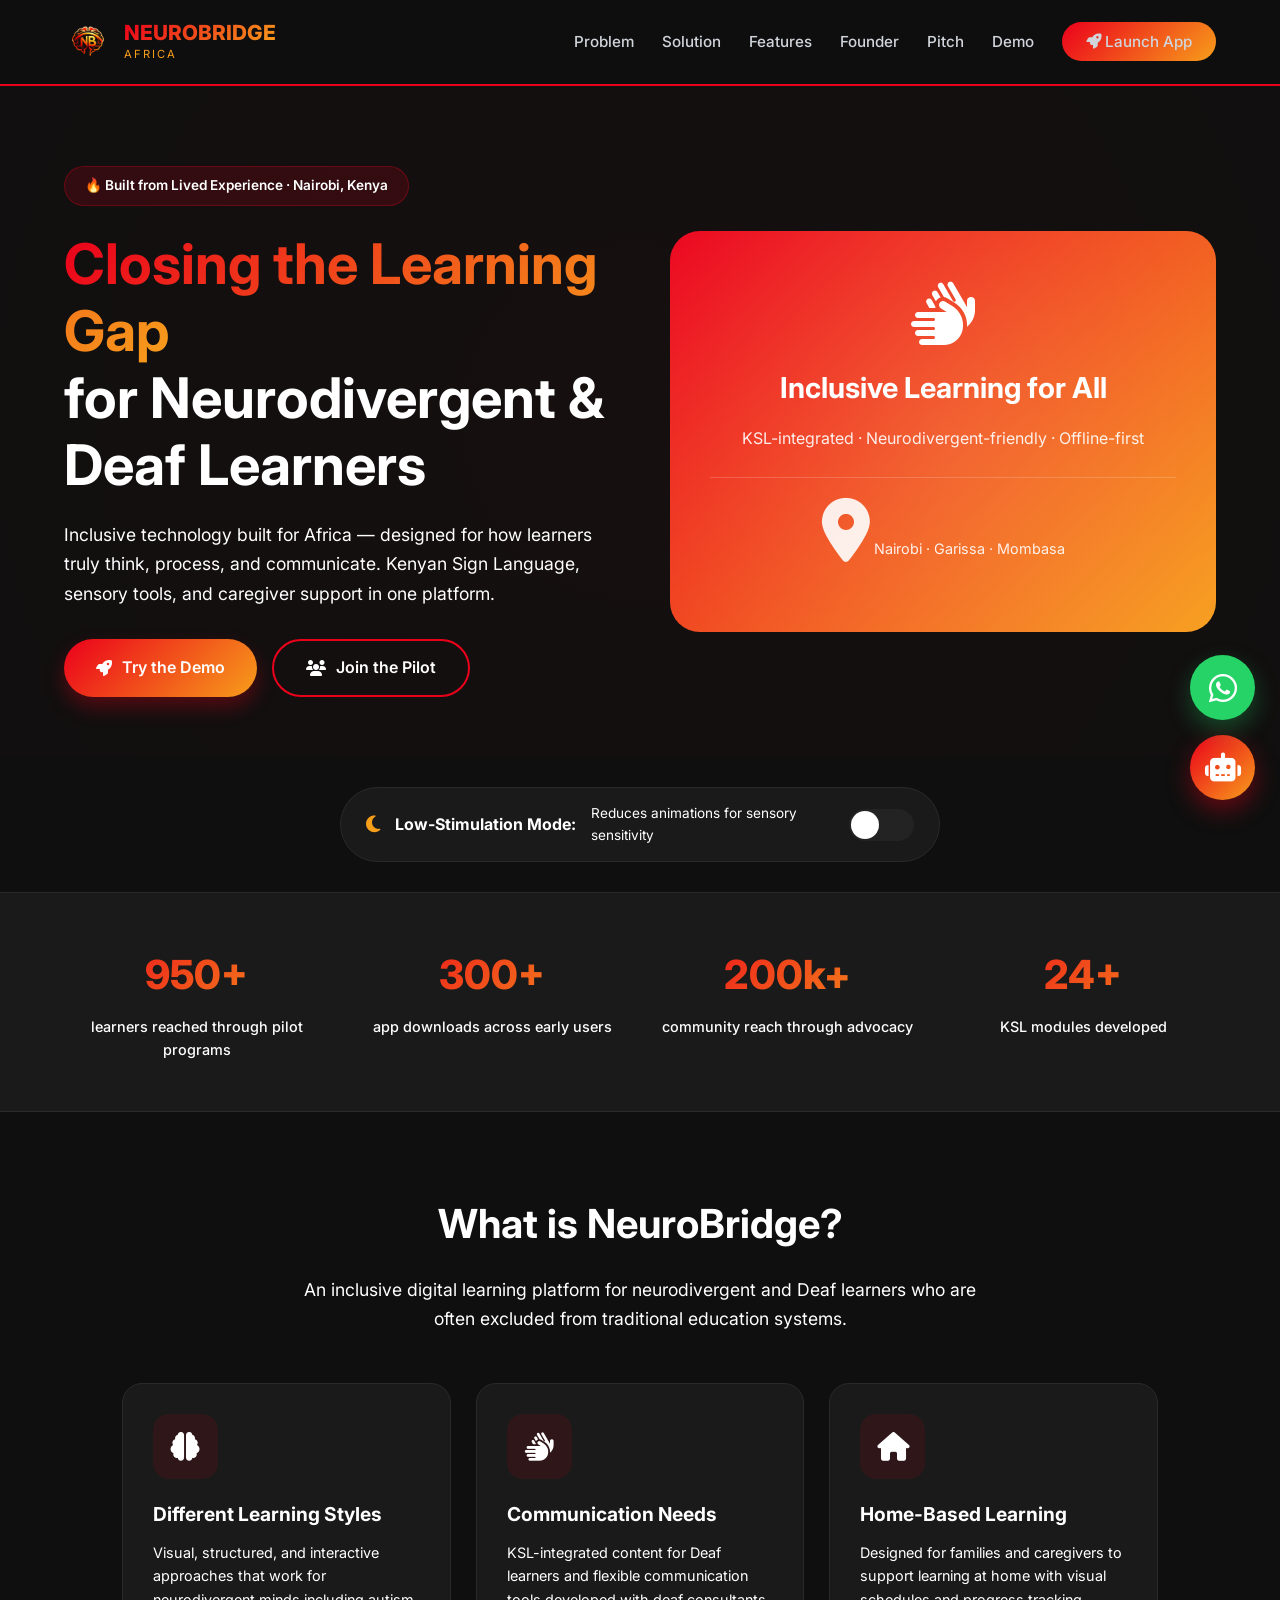
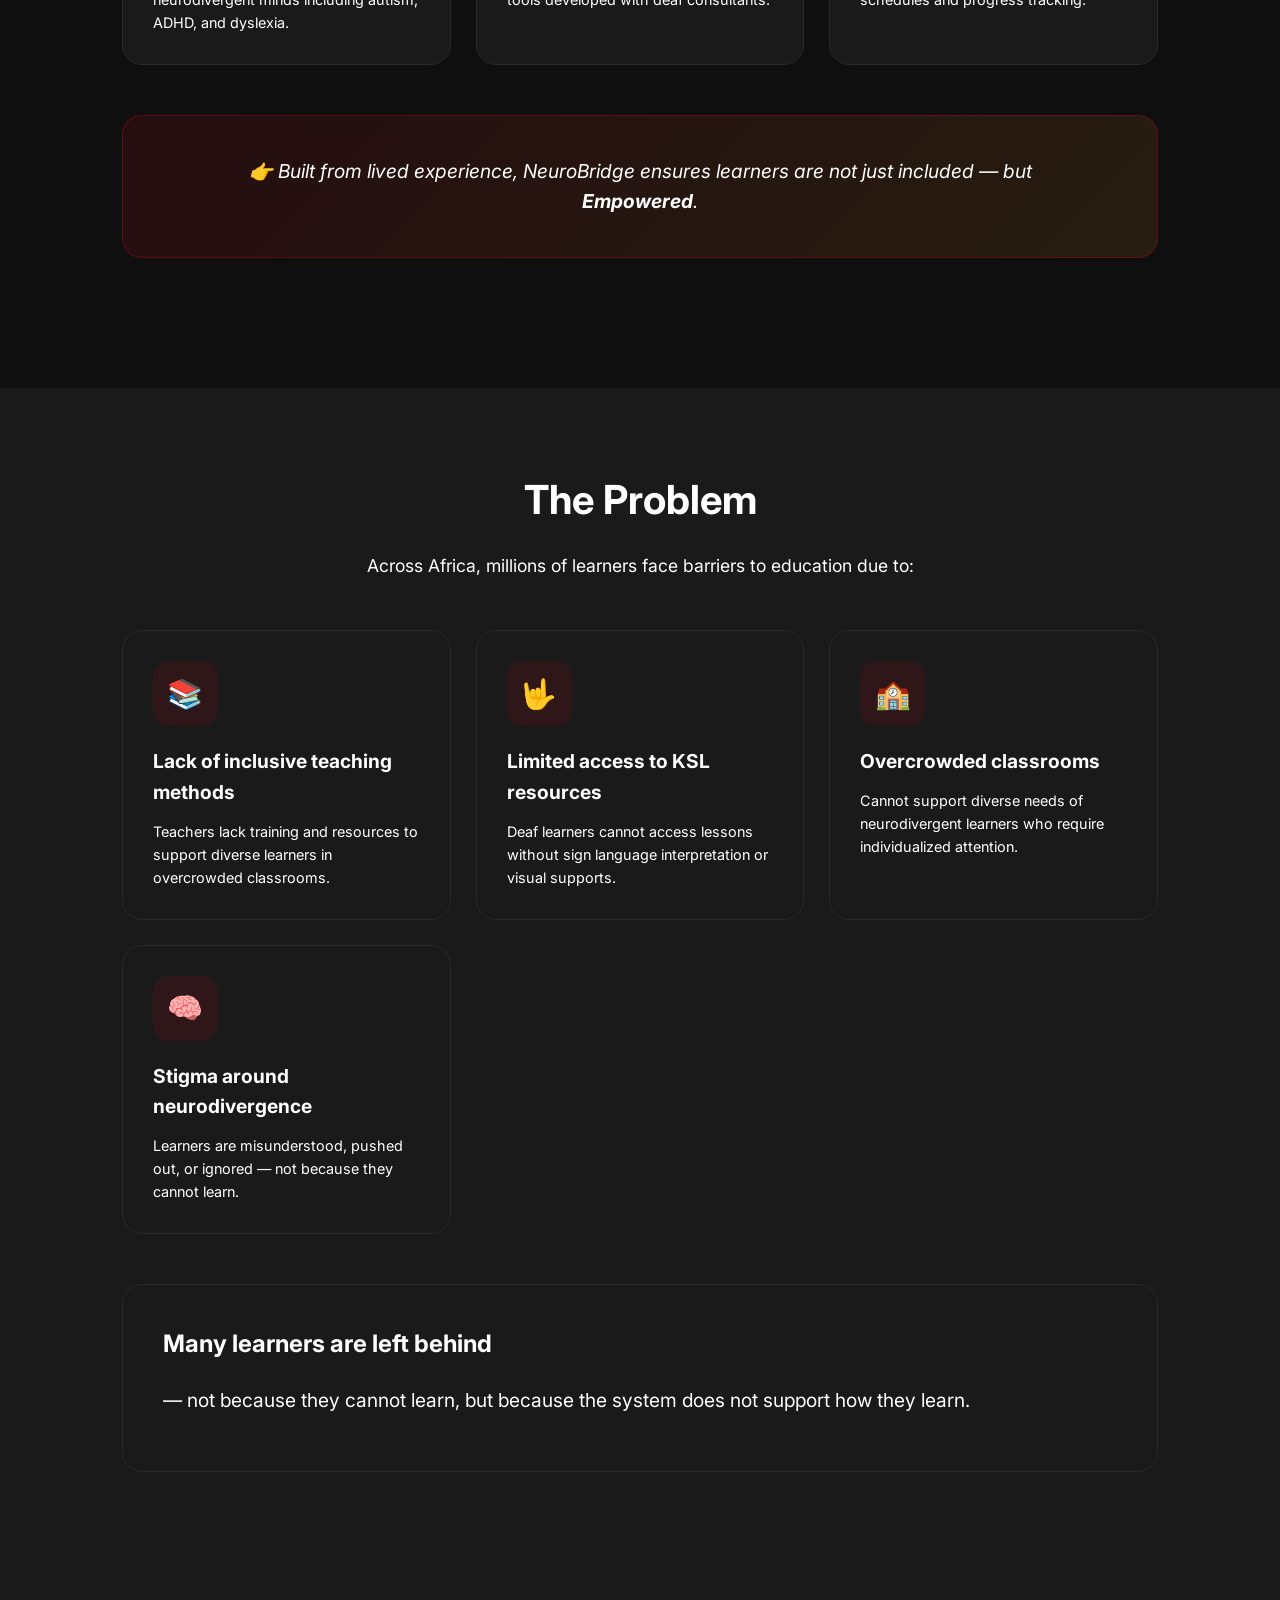
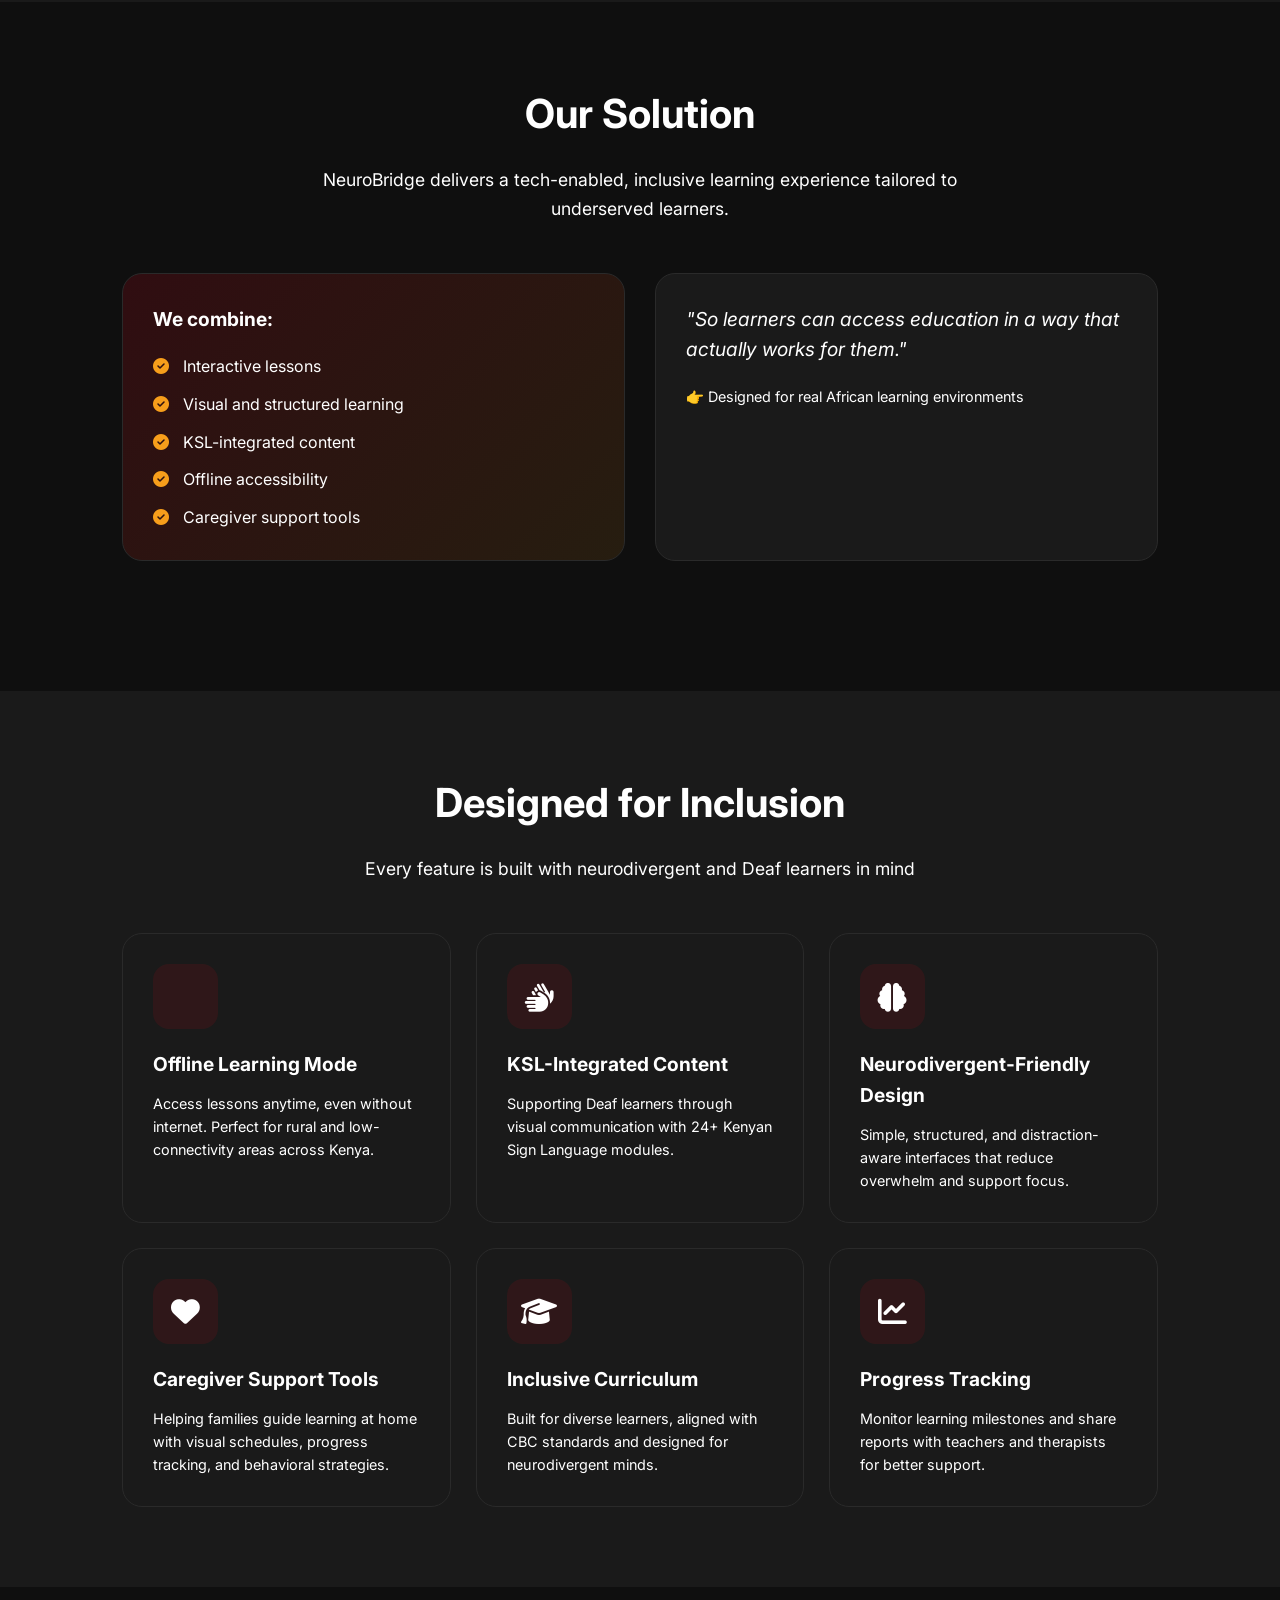
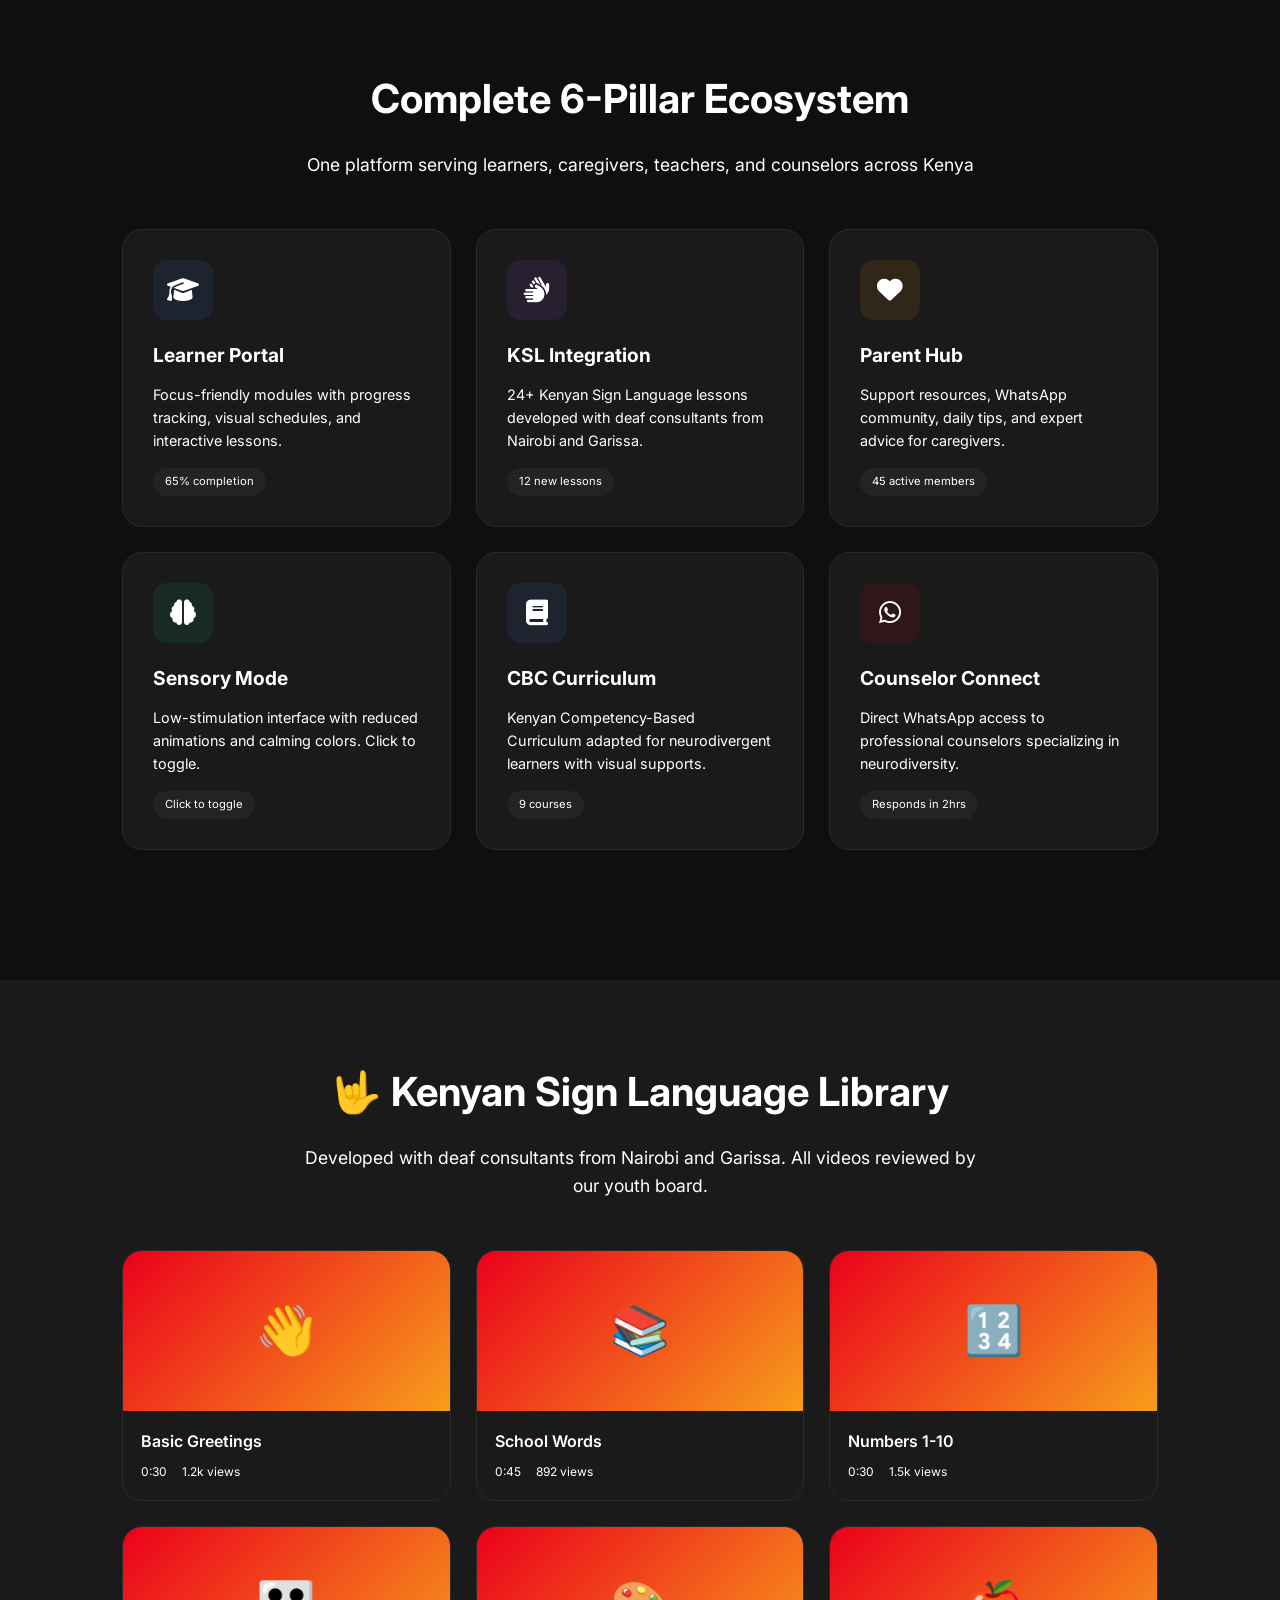
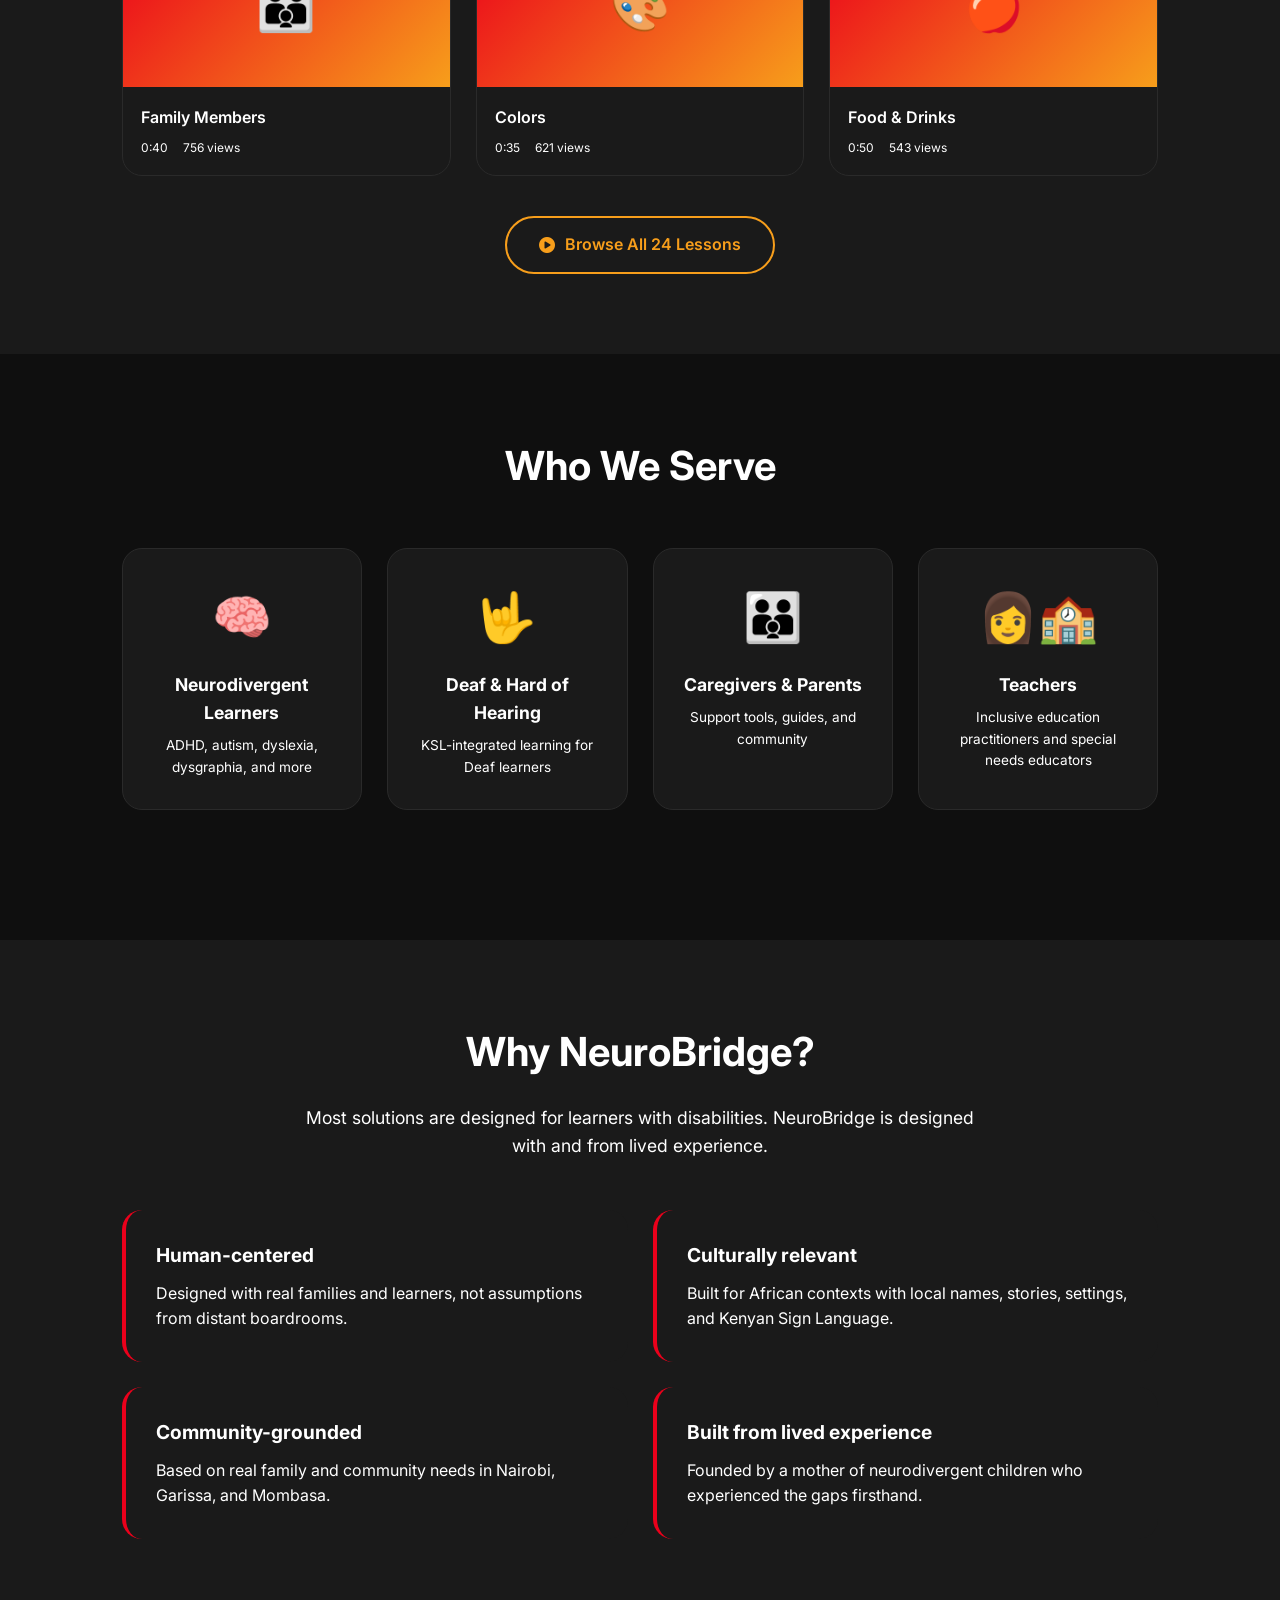
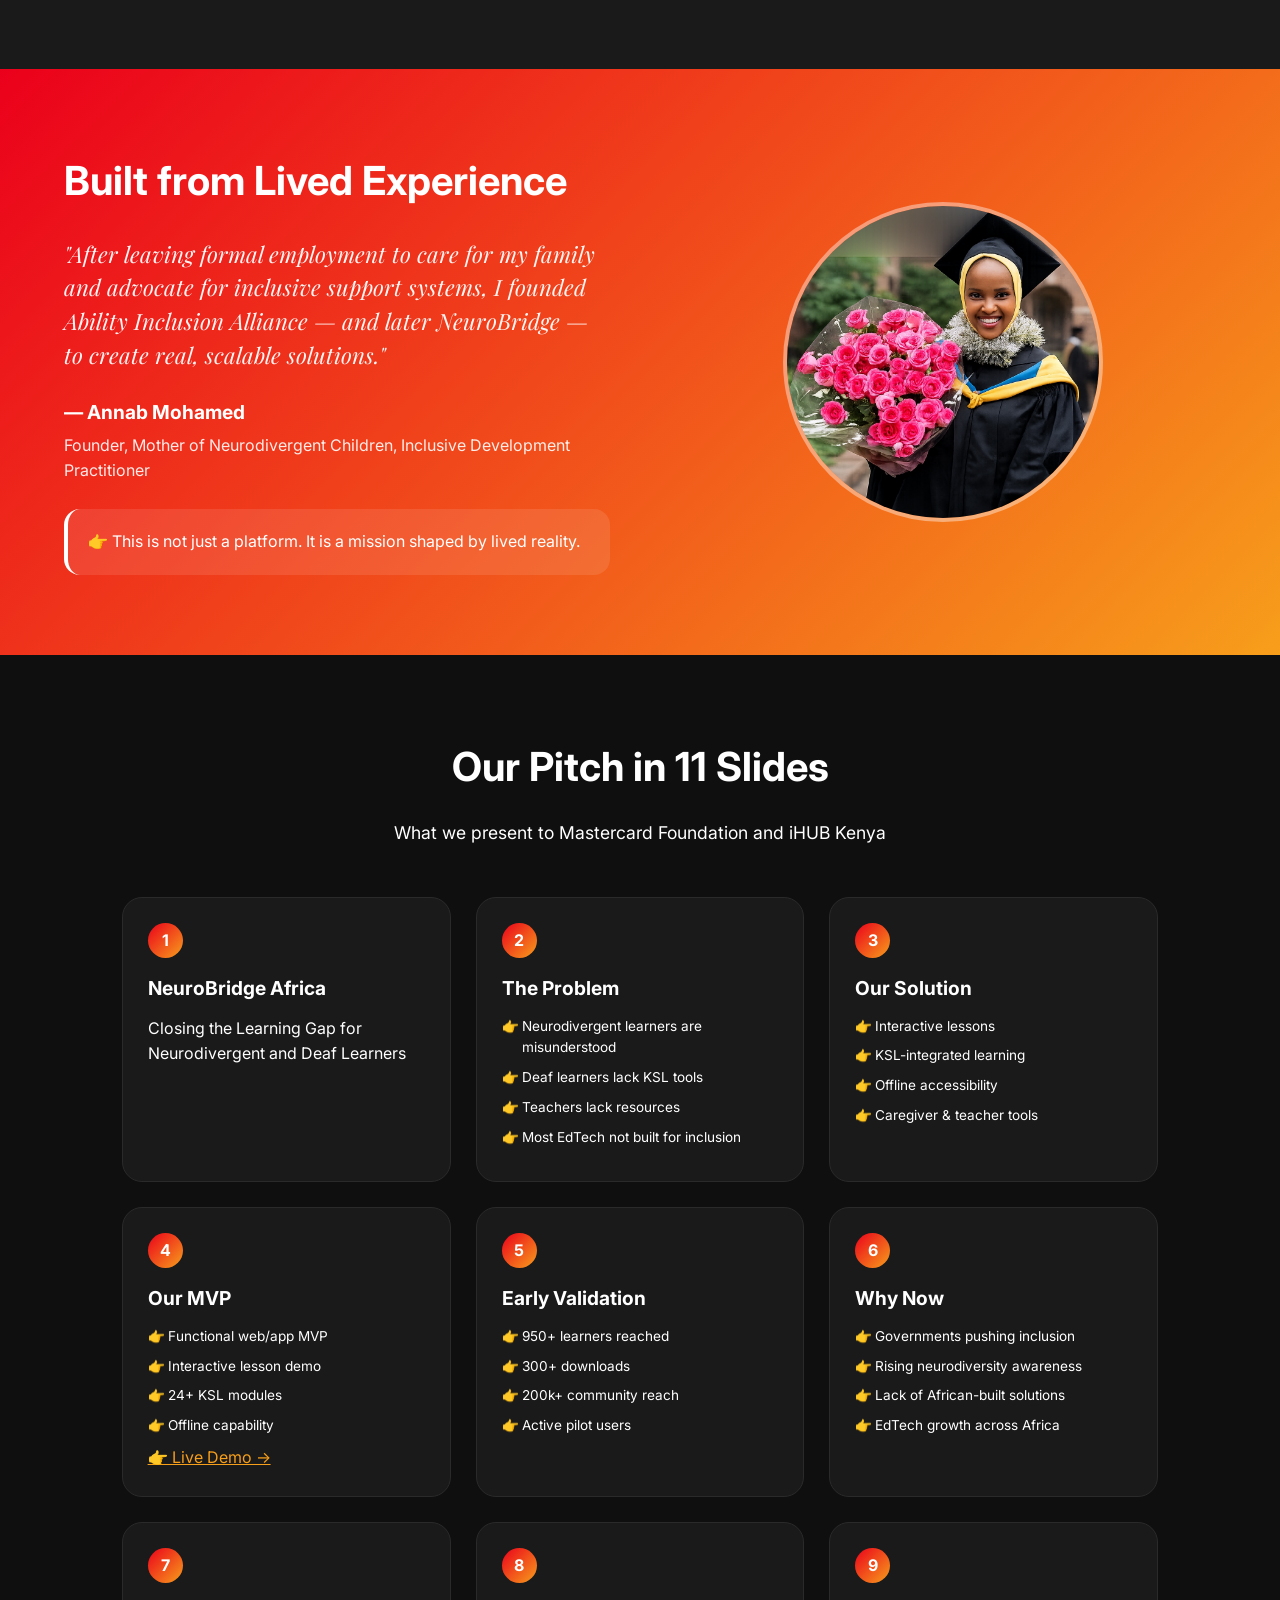
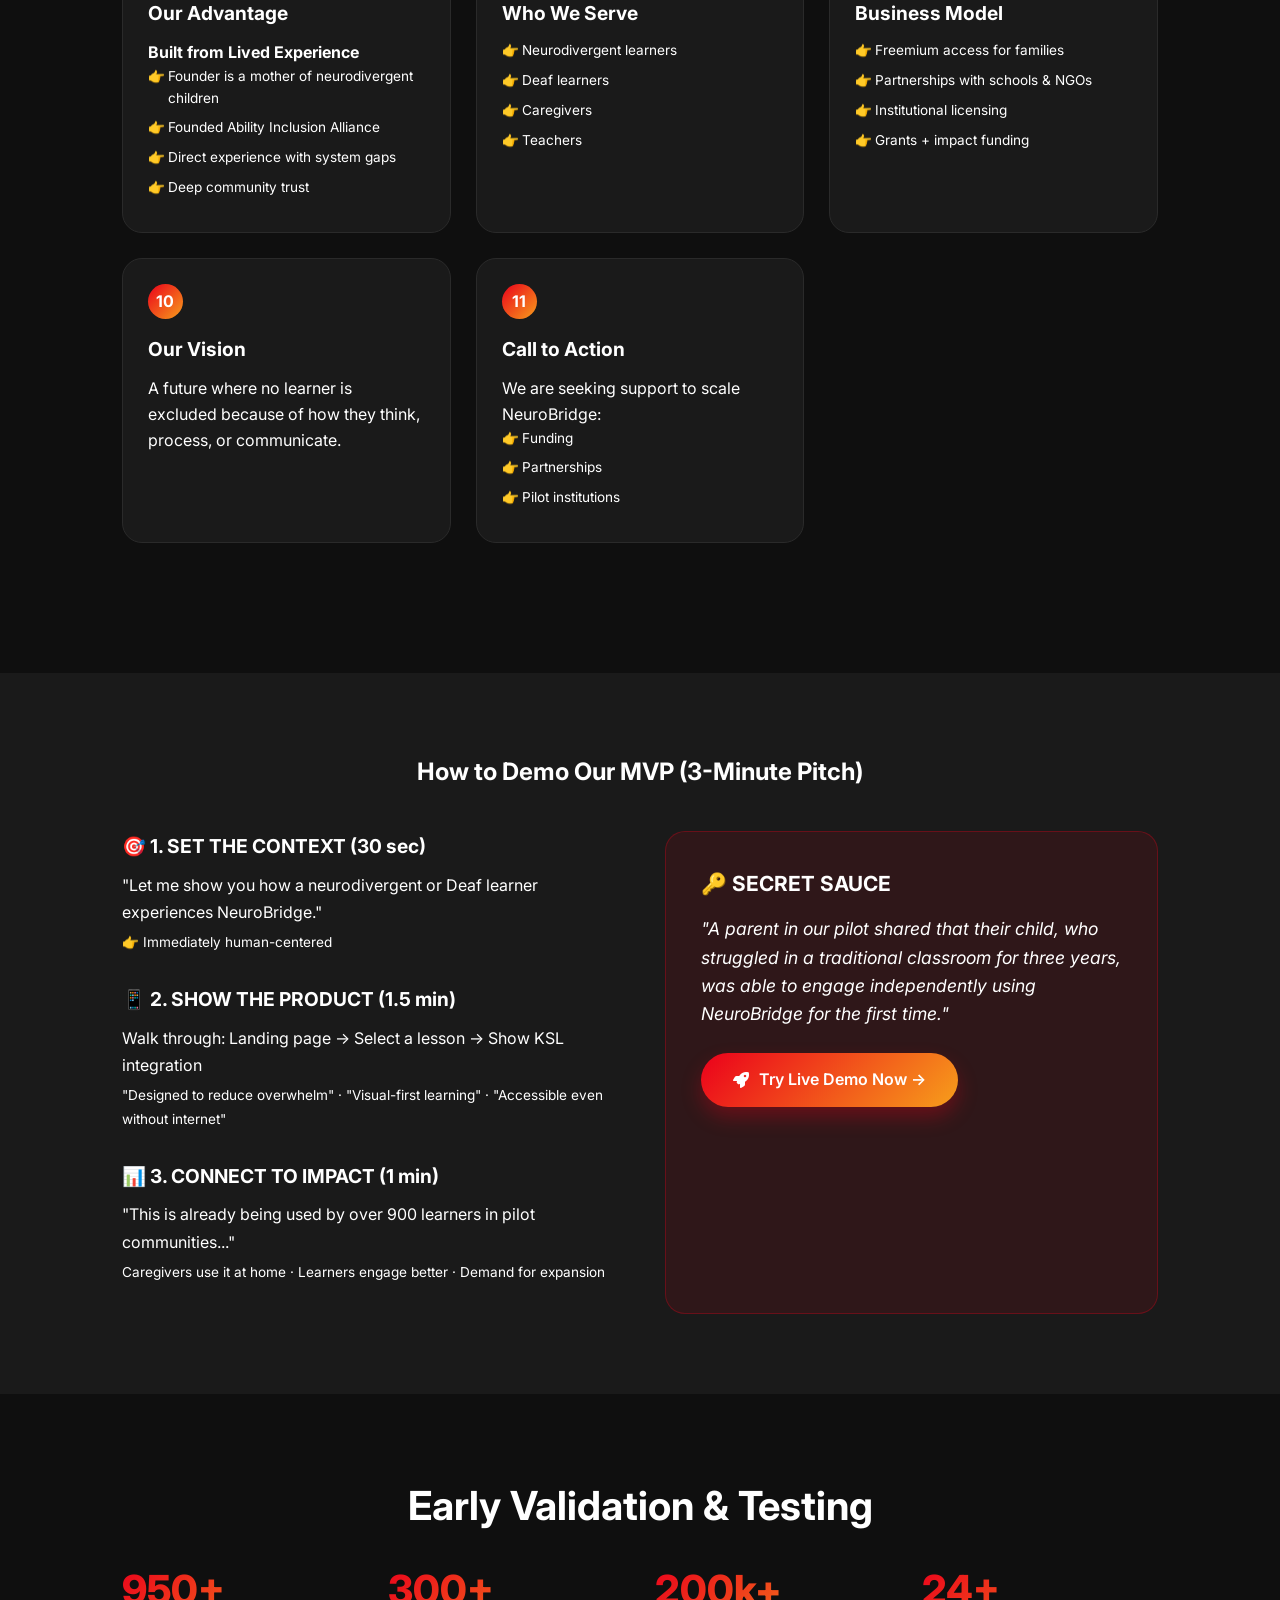
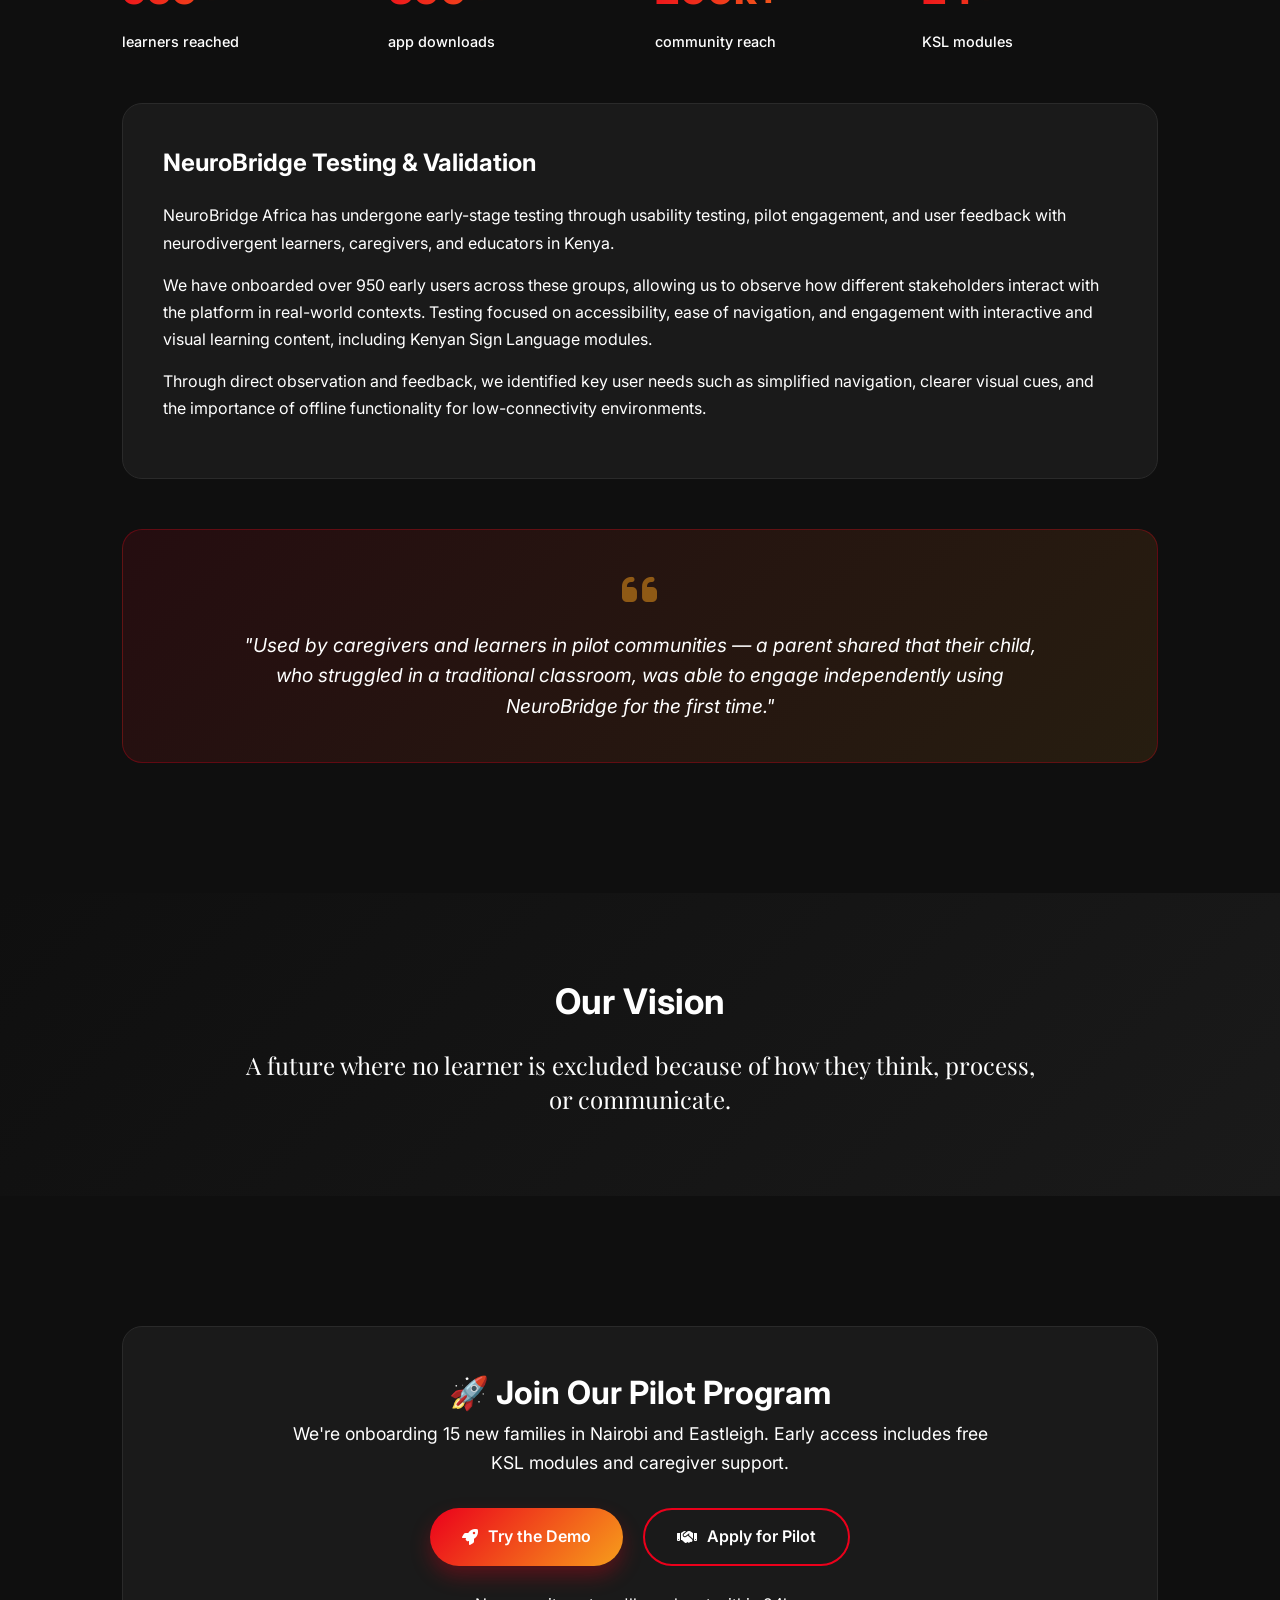
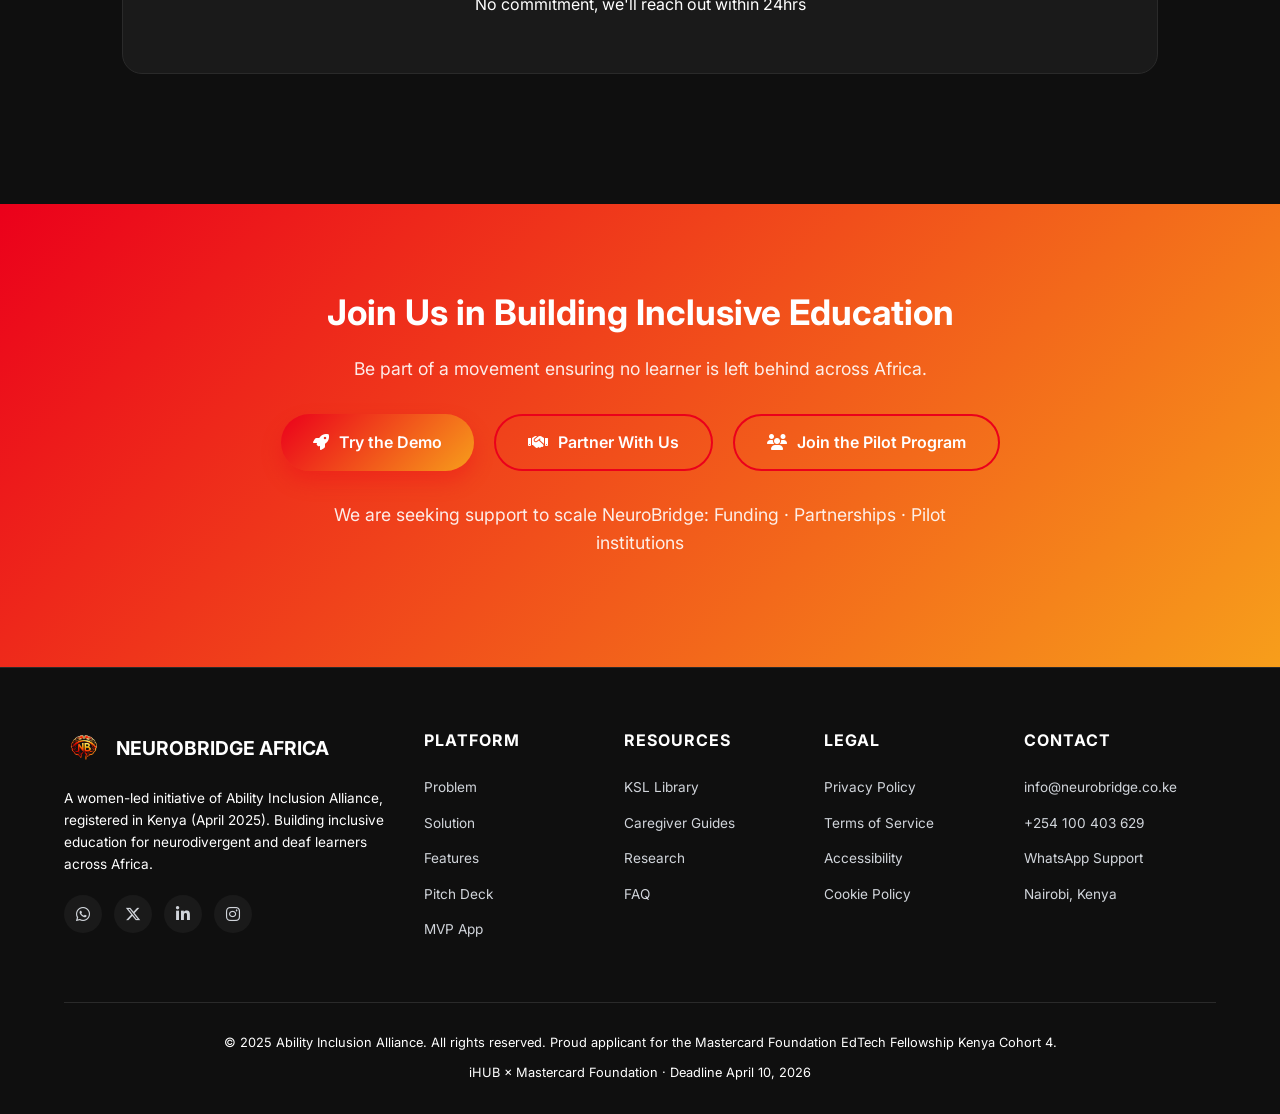
==== index.html @ 123c17b2 "Add real founder image to main site" ====
﻿<!DOCTYPE html>
<html lang="en">
<head>
    <meta charset="UTF-8">
    <meta name="viewport" content="width=device-width, initial-scale=1.0">
    <title>NeuroBridge Africa | Inclusive EdTech for Neurodivergent & Deaf Learners</title>
    <!-- Favicon -->
<link rel="icon" type="image/x-icon" href="/favicon.ico">
<link rel="icon" type="image/png" sizes="16x16" href="/favicon-16x16.png">
<link rel="icon" type="image/png" sizes="32x32" href="/favicon-32x32.png">
<link rel="apple-touch-icon" sizes="180x180" href="/apple-touch-icon.png">
<link rel="manifest" href="/site.webmanifest">
    <!-- Primary Meta Tags -->
    <meta name="description" content="NeuroBridge Africa: Inclusive EdTech platform for neurodivergent and deaf learners across Kenya. KSL integration, sensory tools, CBC curriculum, and caregiver support. Mastercard Foundation EdTech Fellow.">
    <meta name="keywords" content="neurodivergent, autism, ADHD, dyslexia, deaf education, Kenyan Sign Language, KSL, inclusive education, Kenya, Mastercard Foundation, Ability Inclusion Alliance">
    <meta name="author" content="Ability Inclusion Alliance">
    <meta name="robots" content="index, follow">
    
    <!-- Open Graph / Facebook -->
    <meta property="og:type" content="website">
    <meta property="og:url" content="https://neurobridge.co.ke">
    <meta property="og:title" content="NeuroBridge Africa | Inclusive EdTech for Neurodivergent & Deaf Learners">
    <meta property="og:description" content="Closing the learning gap for neurodivergent and deaf learners across Africa. Kenyan Sign Language, sensory tools, and caregiver support.">
    <meta property="og:image" content="https://neurobridge.co.ke/og-image.jpg">
    
    <!-- Twitter -->
    <meta property="twitter:card" content="summary_large_image">
    <meta property="twitter:url" content="https://neurobridge.co.ke">
    <meta property="twitter:title" content="NeuroBridge Africa | Inclusive EdTech">
    <meta property="twitter:description" content="Closing the learning gap for neurodivergent and deaf learners across Africa.">
    <meta property="twitter:image" content="https://neurobridge.co.ke/og-image.jpg">
    
    <!-- Fonts & Icons -->
    <link rel="preconnect" href="https://fonts.googleapis.com">
    <link rel="preconnect" href="https://fonts.gstatic.com" crossorigin>
    <link href="https://fonts.googleapis.com/css2?family=Inter:opsz,wght@14..32,400;14..32,500;14..32,600;14..32,700;14..32,800&family=Playfair+Display:wght@700;800;900&display=swap" rel="stylesheet">
    <link rel="stylesheet" href="https://cdnjs.cloudflare.com/ajax/libs/font-awesome/6.5.1/css/all.min.css">
    
    <style>
        /* ===== ROOT VARIABLES - MATCH APP BRANDING ===== */
        :root {
            --mc-red: #EB001B;
            --mc-orange: #F79E1B;
            --mc-dark: #0F0F0F;
            --bg-dark: #0F0F0F;
            --bg-card: #1A1A1A;
            --bg-hover: #232323;
            --text-primary: #FFFFFF;
            --text-secondary: #D1D5DB;
            --text-muted: #9CA3AF;
            --border-light: #2A2A2A;
            --accent-purple: #A855F7;
            --accent-blue: #3B82F6;
            --accent-green: #10B981;
            --accent-yellow: #F59E0B;
            --shadow-sm: 0 4px 6px rgba(0,0,0,0.3);
            --shadow-md: 0 10px 15px rgba(0,0,0,0.4);
            --shadow-lg: 0 20px 25px rgba(0,0,0,0.5);
            --glow: 0 0 15px rgba(235,0,27,0.3);
            --transition: all 0.3s cubic-bezier(0.4,0,0.2,1);
        }

        * {
            margin: 0;
            padding: 0;
            box-sizing: border-box;
        }

        html { scroll-behavior: smooth; }

        body { 
            background: var(--bg-dark) !important; 
            color: var(--text-primary) !important; 
            font-family: 'Inter', sans-serif;
            line-height: 1.6;
            overflow-x: hidden;
        }

        h1, h2, h3, h4, h5, h6, p, span, li, div { color: var(--text-primary) !important; }

        /* ===== NAVIGATION - MATCH APP STYLE ===== */
        .navbar {
            background: rgba(15,15,15,0.97) !important;
            backdrop-filter: blur(10px);
            border-bottom: 2px solid var(--mc-red);
            padding: 18px 5%;
            position: sticky;
            top: 0;
            z-index: 1000;
        }

        .nav-container {
            max-width: 1400px;
            margin: 0 auto;
            display: flex;
            align-items: center;
            justify-content: space-between;
        }

        .logo {
            display: flex;
            align-items: center;
            gap: 12px;
            text-decoration: none;
        }

        .logo-icon {
            width: 48px;
            height: 48px;
            background: linear-gradient(135deg, var(--mc-red), var(--mc-orange));
            border-radius: 12px;
            display: flex;
            align-items: center;
            justify-content: center;
            font-size: 1.6rem;
            font-weight: 800;
            color: white;
            box-shadow: var(--glow);
        }

        .logo-text {
            display: flex;
            flex-direction: column;
        }

        .logo-main {
            font-size: 1.3rem;
            font-weight: 800;
            background: linear-gradient(135deg, var(--mc-red), var(--mc-orange));
            -webkit-background-clip: text;
            -webkit-text-fill-color: transparent;
            line-height: 1.2;
        }

        .logo-sub {
            font-size: 0.7rem;
            color: var(--mc-orange) !important;
            letter-spacing: 2px;
            text-transform: uppercase;
        }

        .nav-links {
            display: flex;
            gap: 28px;
            list-style: none;
            align-items: center;
        }

        .nav-links a {
            text-decoration: none;
            color: var(--text-secondary) !important;
            font-weight: 500;
            font-size: 0.95rem;
            transition: var(--transition);
        }

        .nav-links a:hover {
            color: var(--mc-orange) !important;
        }

        .nav-cta {
            background: linear-gradient(135deg, var(--mc-red), var(--mc-orange));
            color: white !important;
            padding: 10px 24px;
            border-radius: 50px;
            font-weight: 600;
        }

        .nav-cta:hover {
            transform: translateY(-2px);
            box-shadow: 0 5px 15px rgba(235,0,27,0.4);
            color: white !important;
        }

        .hamburger {
            display: none;
            flex-direction: column;
            gap: 5px;
            background: none;
            border: none;
            cursor: pointer;
        }

        .hamburger span {
            width: 25px;
            height: 2px;
            background: var(--text-primary);
            transition: var(--transition);
        }

        /* ===== BUTTONS ===== */
        .btn {
            display: inline-flex;
            align-items: center;
            justify-content: center;
            gap: 10px;
            padding: 14px 32px;
            border-radius: 50px;
            font-weight: 600;
            text-decoration: none;
            transition: var(--transition);
            border: none;
            cursor: pointer;
            font-size: 1rem;
        }

        .btn-primary {
            background: linear-gradient(135deg, var(--mc-red), var(--mc-orange));
            color: white;
            box-shadow: 0 10px 20px rgba(235,0,27,0.3);
        }

        .btn-primary:hover {
            transform: translateY(-3px);
            box-shadow: 0 15px 30px rgba(235,0,27,0.4);
        }

        .btn-secondary {
            background: transparent;
            border: 2px solid var(--mc-red);
            color: var(--text-primary);
        }

        .btn-secondary:hover {
            background: var(--mc-red);
            color: white;
        }

        .btn-outline {
            background: transparent;
            border: 2px solid var(--mc-orange);
            color: var(--mc-orange);
        }

        .btn-outline:hover {
            background: var(--mc-orange);
            color: var(--bg-dark);
        }

        /* ===== HERO SECTION ===== */
        .hero {
            padding: 80px 5% 60px;
            position: relative;
            overflow: hidden;
        }

        .hero::before {
            content: '';
            position: absolute;
            top: -50%;
            right: -50%;
            width: 200%;
            height: 200%;
            background: radial-gradient(circle, rgba(235,0,27,0.03) 0%, transparent 70%);
            animation: rotate 40s linear infinite;
        }

        @keyframes rotate {
            from { transform: rotate(0deg); }
            to { transform: rotate(360deg); }
        }

        .hero-grid {
            display: grid;
            grid-template-columns: 1fr 1fr;
            gap: 60px;
            align-items: center;
            position: relative;
            z-index: 2;
            max-width: 1400px;
            margin: 0 auto;
        }

        .hero-content {
            max-width: 600px;
        }

        .hero-badge {
            display: inline-block;
            background: rgba(235,0,27,0.15);
            color: var(--mc-orange);
            padding: 8px 20px;
            border-radius: 50px;
            font-weight: 600;
            font-size: 0.85rem;
            margin-bottom: 25px;
            border: 1px solid rgba(235,0,27,0.3);
        }

        .hero-title {
            font-size: clamp(2.2rem, 5vw, 3.5rem);
            margin-bottom: 20px;
            line-height: 1.2;
        }

        .hero-gradient-text {
            background: linear-gradient(135deg, var(--mc-red), var(--mc-orange));
            -webkit-background-clip: text;
            -webkit-text-fill-color: transparent;
        }

        .hero-subtitle {
            font-size: 1.1rem;
            color: var(--text-secondary);
            margin-bottom: 30px;
            line-height: 1.7;
        }

        .hero-buttons {
            display: flex;
            gap: 15px;
            flex-wrap: wrap;
        }

        .hero-image {
            background: linear-gradient(135deg, var(--mc-red), var(--mc-orange));
            border-radius: 30px;
            padding: 50px 40px;
            text-align: center;
            position: relative;
            overflow: hidden;
        }

        .hero-image::before {
            content: '';
            position: absolute;
            top: -50%;
            left: -50%;
            width: 200%;
            height: 200%;
            background: radial-gradient(circle, rgba(255,255,255,0.1) 0%, transparent 70%);
            animation: rotate 30s linear infinite;
        }

        .hero-image i {
            font-size: 4rem;
            margin-bottom: 20px;
            position: relative;
            z-index: 2;
        }

        .hero-image h3 {
            font-size: 1.8rem;
            margin-bottom: 15px;
            position: relative;
            z-index: 2;
        }

        .hero-image p {
            opacity: 0.9;
            position: relative;
            z-index: 2;
        }

        .hero-location {
            margin-top: 25px;
            padding-top: 20px;
            border-top: 1px solid rgba(255,255,255,0.2);
            font-size: 0.9rem;
        }

        /* ===== TRUST STRIP ===== */
        .trust-strip {
            background: var(--bg-card);
            padding: 50px 5%;
            border-top: 1px solid var(--border-light);
            border-bottom: 1px solid var(--border-light);
        }

        .trust-grid {
            display: grid;
            grid-template-columns: repeat(4, 1fr);
            gap: 30px;
            max-width: 1400px;
            margin: 0 auto;
        }

        .trust-item {
            text-align: center;
        }

        .trust-number {
            font-size: 2.5rem;
            font-weight: 800;
            background: linear-gradient(135deg, var(--mc-red), var(--mc-orange));
            -webkit-background-clip: text;
            -webkit-text-fill-color: transparent;
            margin-bottom: 8px;
        }

        .trust-label {
            color: var(--text-secondary);
            font-size: 0.9rem;
            font-weight: 500;
        }

        /* ===== SECTION STYLES ===== */
        .section {
            padding: 80px 5%;
        }

        .section-title {
            font-size: clamp(1.8rem, 4vw, 2.5rem);
            margin-bottom: 20px;
            text-align: center;
        }

        .section-subtitle {
            color: var(--text-secondary);
            text-align: center;
            max-width: 700px;
            margin: 0 auto 50px;
            font-size: 1.1rem;
        }

        /* ===== FEATURE CARDS ===== */
        .features-grid {
            display: grid;
            grid-template-columns: repeat(3, 1fr);
            gap: 25px;
            margin-top: 30px;
        }

        .feature-card {
            background: var(--bg-card);
            border: 1px solid var(--border-light);
            border-radius: 20px;
            padding: 30px;
            transition: var(--transition);
        }

        .feature-card:hover {
            transform: translateY(-5px);
            border-color: var(--mc-red);
            box-shadow: var(--shadow-md);
        }

        .feature-icon {
            width: 65px;
            height: 65px;
            background: rgba(235,0,27,0.1);
            border-radius: 16px;
            display: flex;
            align-items: center;
            justify-content: center;
            font-size: 1.8rem;
            color: var(--mc-red);
            margin-bottom: 20px;
        }

        .feature-card h3 {
            font-size: 1.2rem;
            margin-bottom: 12px;
        }

        .feature-card p {
            color: var(--text-secondary);
            line-height: 1.6;
            font-size: 0.9rem;
        }

        /* ===== PILLAR CARDS ===== */
        .pillar-grid {
            display: grid;
            grid-template-columns: repeat(3, 1fr);
            gap: 25px;
            margin: 50px 0;
        }

        .pillar-card {
            background: var(--bg-card);
            border: 1px solid var(--border-light);
            border-radius: 20px;
            padding: 30px;
            transition: var(--transition);
            cursor: pointer;
        }

        .pillar-card:hover {
            transform: translateY(-5px);
            border-color: var(--mc-red);
            box-shadow: var(--shadow-md);
        }

        .pillar-icon {
            width: 60px;
            height: 60px;
            border-radius: 14px;
            display: flex;
            align-items: center;
            justify-content: center;
            font-size: 1.6rem;
            margin-bottom: 20px;
        }

        .pillar-card.blue .pillar-icon { background: rgba(59,130,246,0.1); color: var(--accent-blue); }
        .pillar-card.purple .pillar-icon { background: rgba(168,85,247,0.1); color: var(--accent-purple); }
        .pillar-card.yellow .pillar-icon { background: rgba(245,158,11,0.1); color: var(--accent-yellow); }
        .pillar-card.green .pillar-icon { background: rgba(16,185,129,0.1); color: var(--accent-green); }
        .pillar-card.red .pillar-icon { background: rgba(235,0,27,0.1); color: var(--mc-red); }

        .pillar-card h3 {
            font-size: 1.2rem;
            margin-bottom: 12px;
        }

        .pillar-card p {
            color: var(--text-secondary);
            font-size: 0.9rem;
            line-height: 1.6;
            margin-bottom: 15px;
        }

        .pillar-tag {
            display: inline-block;
            padding: 5px 12px;
            background: var(--bg-hover);
            border-radius: 50px;
            font-size: 0.7rem;
            color: var(--text-muted);
        }

        /* ===== KSL SECTION ===== */
        .ksl-grid {
            display: grid;
            grid-template-columns: repeat(3, 1fr);
            gap: 25px;
            margin: 40px 0;
        }

        .video-card {
            background: var(--bg-card);
            border: 1px solid var(--border-light);
            border-radius: 20px;
            overflow: hidden;
            transition: var(--transition);
            cursor: pointer;
        }

        .video-card:hover {
            transform: translateY(-5px);
            border-color: var(--mc-red);
        }

        .video-thumb {
            height: 160px;
            background: linear-gradient(135deg, var(--mc-red), var(--mc-orange));
            display: flex;
            align-items: center;
            justify-content: center;
            font-size: 3rem;
            color: white;
        }

        .video-info {
            padding: 18px;
        }

        .video-title {
            font-weight: 600;
            margin-bottom: 8px;
        }

        .video-meta {
            display: flex;
            gap: 15px;
            color: var(--text-muted);
            font-size: 0.75rem;
        }

        /* ===== WHO GRID ===== */
        .who-grid {
            display: grid;
            grid-template-columns: repeat(4, 1fr);
            gap: 25px;
            margin: 50px 0;
        }

        .who-card {
            background: var(--bg-card);
            border: 1px solid var(--border-light);
            border-radius: 20px;
            padding: 30px;
            text-align: center;
            transition: var(--transition);
        }

        .who-card:hover {
            transform: translateY(-5px);
            border-color: var(--mc-red);
        }

        .who-icon {
            font-size: 3rem;
            margin-bottom: 15px;
        }

        .who-card h3 {
            font-size: 1.1rem;
            margin-bottom: 8px;
        }

        .who-card p {
            color: var(--text-secondary);
            font-size: 0.85rem;
        }

        /* ===== WHY GRID ===== */
        .why-grid {
            display: grid;
            grid-template-columns: repeat(2, 1fr);
            gap: 25px;
            margin: 50px 0;
        }

        .why-card {
            background: var(--bg-card);
            padding: 30px;
            border-radius: 20px;
            border-left: 4px solid var(--mc-red);
            transition: var(--transition);
        }

        .why-card:hover {
            transform: translateX(5px);
        }

        .why-card h3 {
            font-size: 1.2rem;
            margin-bottom: 10px;
        }

        .why-card p {
            color: var(--text-secondary);
            line-height: 1.6;
        }

        /* ===== FOUNDER SECTION ===== */
        .founder {
            background: linear-gradient(135deg, var(--mc-red), var(--mc-orange));
            padding: 80px 5%;
        }

        .founder-grid {
            display: grid;
            grid-template-columns: 1fr 1fr;
            gap: 60px;
            align-items: center;
            max-width: 1400px;
            margin: 0 auto;
        }

        .founder-content h2 {
            font-size: 2.5rem;
            margin-bottom: 20px;
        }

        .founder-quote {
            font-size: 1.4rem;
            font-style: italic;
            margin: 25px 0;
            opacity: 0.95;
            line-height: 1.5;
            font-family: 'Playfair Display', serif;
        }

        .founder-name {
            font-weight: 700;
            font-size: 1.2rem;
            margin-bottom: 5px;
        }

        .founder-title {
            opacity: 0.9;
        }

        .founder-mission {
            margin-top: 25px;
            padding: 20px;
            background: rgba(255,255,255,0.1);
            border-radius: 16px;
            border-left: 4px solid white;
        }

        .founder-image {
            width: 320px;
            height: 320px;
            background: rgba(255,255,255,0.15);
            border-radius: 50%;
            margin: 0 auto;
            display: flex;
            align-items: center;
            justify-content: center;
            font-size: 6rem;
            border: 4px solid rgba(255,255,255,0.3);
            overflow: hidden;
        }

        .founder-image img {
            width: 100%;
            height: 100%;
            object-fit: cover;
        }

        /* ===== SLIDES SECTION ===== */
        .slides-grid {
            display: grid;
            grid-template-columns: repeat(3, 1fr);
            gap: 25px;
            margin: 50px 0;
        }

        .slide-card {
            background: var(--bg-card);
            border: 1px solid var(--border-light);
            border-radius: 20px;
            padding: 25px;
            transition: var(--transition);
        }

        .slide-card:hover {
            transform: translateY(-5px);
            border-color: var(--mc-red);
        }

        .slide-number {
            display: inline-block;
            background: linear-gradient(135deg, var(--mc-red), var(--mc-orange));
            width: 35px;
            height: 35px;
            border-radius: 50%;
            text-align: center;
            line-height: 35px;
            font-weight: 700;
            margin-bottom: 15px;
        }

        .slide-card h3 {
            font-size: 1.2rem;
            margin-bottom: 12px;
        }

        .slide-card ul {
            list-style: none;
        }

        .slide-card li {
            margin-bottom: 8px;
            padding-left: 20px;
            position: relative;
            color: var(--text-secondary);
            font-size: 0.85rem;
        }

        .slide-card li:before {
            content: "👉";
            position: absolute;
            left: 0;
            color: var(--mc-red);
        }

        /* ===== DEMO SECTION ===== */
        .demo-section {
            background: var(--bg-card);
            padding: 80px 5%;
        }

        .demo-grid {
            display: grid;
            grid-template-columns: 1fr 1fr;
            gap: 50px;
            max-width: 1400px;
            margin: 0 auto;
        }

        .demo-step {
            margin-bottom: 30px;
        }

        .demo-step h4 {
            color: var(--mc-orange);
            margin-bottom: 10px;
            font-size: 1.2rem;
        }

        .demo-step p {
            color: var(--text-secondary);
            line-height: 1.7;
        }

        .demo-note {
            color: var(--mc-orange);
            font-size: 0.85rem;
            margin-top: 5px;
        }

        .demo-secret {
            background: rgba(235,0,27,0.1);
            padding: 35px;
            border-radius: 20px;
            border: 1px solid rgba(235,0,27,0.3);
        }

        .demo-secret h4 {
            color: var(--mc-orange);
            font-size: 1.3rem;
            margin-bottom: 15px;
        }

        .demo-secret p {
            font-size: 1.1rem;
            font-style: italic;
            color: var(--text-primary);
            line-height: 1.6;
        }

        /* ===== TESTING SECTION ===== */
        .testing-box {
            background: var(--bg-card);
            border: 1px solid var(--border-light);
            border-radius: 20px;
            padding: 40px;
            margin: 50px 0;
        }

        .testing-box h3 {
            font-size: 1.5rem;
            margin-bottom: 20px;
            color: var(--mc-orange);
        }

        .testing-box p {
            color: var(--text-secondary);
            margin-bottom: 15px;
            line-height: 1.7;
        }

        .testimonial-box {
            background: linear-gradient(135deg, rgba(235,0,27,0.1), rgba(247,158,27,0.1));
            border: 1px solid rgba(235,0,27,0.3);
            border-radius: 20px;
            padding: 40px;
            text-align: center;
            margin: 50px 0;
        }

        .testimonial-box i {
            font-size: 2.5rem;
            opacity: 0.5;
            margin-bottom: 20px;
            color: var(--mc-orange);
        }

        .testimonial-box p {
            font-size: 1.2rem;
            max-width: 800px;
            margin: 0 auto;
            line-height: 1.6;
            font-style: italic;
        }

        /* ===== VISION SECTION ===== */
        .vision-section {
            background: linear-gradient(135deg, var(--bg-dark), var(--bg-card));
            padding: 80px 5%;
            text-align: center;
        }

        .vision-title {
            font-size: 2.2rem;
            margin-bottom: 20px;
        }

        .vision-text {
            font-size: 1.5rem;
            max-width: 800px;
            margin: 0 auto;
            line-height: 1.4;
            font-family: 'Playfair Display', serif;
        }

        /* ===== CTA SECTION ===== */
        .cta {
            background: linear-gradient(135deg, var(--mc-red), var(--mc-orange));
            padding: 80px 5%;
            text-align: center;
        }

        .cta h2 {
            font-size: 2.2rem;
            margin-bottom: 15px;
        }

        .cta p {
            font-size: 1.1rem;
            opacity: 0.9;
            max-width: 700px;
            margin: 0 auto 30px;
        }

        .cta-buttons {
            display: flex;
            gap: 20px;
            justify-content: center;
            flex-wrap: wrap;
            margin-bottom: 30px;
        }

        .cta-note {
            font-size: 0.9rem;
            opacity: 0.8;
        }

        /* ===== FOOTER ===== */
        .footer {
            background: var(--bg-dark);
            border-top: 1px solid var(--border-light);
            padding: 60px 5% 30px;
        }

        .footer-grid {
            display: grid;
            grid-template-columns: 2fr 1fr 1fr 1fr 1.2fr;
            gap: 40px;
            max-width: 1400px;
            margin: 0 auto 50px;
        }

        .footer-col h4 {
            color: var(--mc-orange);
            margin-bottom: 20px;
            font-size: 1rem;
            letter-spacing: 1px;
            text-transform: uppercase;
        }

        .footer-col ul {
            list-style: none;
        }

        .footer-col ul li {
            margin-bottom: 10px;
        }

        .footer-col ul li a {
            color: var(--text-secondary);
            text-decoration: none;
            font-size: 0.85rem;
            transition: var(--transition);
        }

        .footer-col ul li a:hover {
            color: var(--mc-orange);
            padding-left: 5px;
        }

        .footer-logo {
            display: flex;
            align-items: center;
            gap: 12px;
            margin-bottom: 20px;
        }

        .footer-logo-icon {
            width: 45px;
            height: 45px;
            background: linear-gradient(135deg, var(--mc-red), var(--mc-orange));
            border-radius: 10px;
            display: flex;
            align-items: center;
            justify-content: center;
            font-size: 1.3rem;
        }

        .footer-logo-text {
            font-weight: 700;
            font-size: 1.2rem;
        }

        .footer-logo-text span {
            color: var(--mc-orange);
        }

        .footer-description {
            color: var(--text-secondary);
            line-height: 1.6;
            margin: 20px 0;
            font-size: 0.85rem;
        }

        .social-links {
            display: flex;
            gap: 12px;
            margin-top: 20px;
        }

        .social-link {
            width: 38px;
            height: 38px;
            background: var(--bg-card);
            border-radius: 50%;
            display: flex;
            align-items: center;
            justify-content: center;
            color: var(--text-secondary);
            text-decoration: none;
            transition: var(--transition);
        }

        .social-link:hover {
            background: var(--mc-red);
            color: white;
            transform: translateY(-3px);
        }

        .footer-bottom {
            text-align: center;
            padding-top: 30px;
            border-top: 1px solid var(--border-light);
            color: var(--text-muted);
            font-size: 0.8rem;
            max-width: 1400px;
            margin: 0 auto;
        }

        .footer-bottom a {
            color: var(--mc-orange);
            text-decoration: none;
        }

        /* ===== FLOATING ELEMENTS ===== */
        .chat-bubble {
            position: fixed;
            bottom: 100px;
            right: 25px;
            z-index: 9999;
            width: 65px;
            height: 65px;
            background: linear-gradient(135deg, var(--mc-red), var(--mc-orange));
            border-radius: 50%;
            display: flex;
            align-items: center;
            justify-content: center;
            color: white;
            font-size: 1.8rem;
            cursor: pointer;
            box-shadow: 0 10px 25px rgba(235,0,27,0.4);
            transition: var(--transition);
            border: none;
        }

        .chat-bubble:hover {
            transform: scale(1.1) translateY(-5px);
        }

        .whatsapp-float {
            position: fixed;
            bottom: 180px;
            right: 25px;
            z-index: 9999;
            width: 65px;
            height: 65px;
            background: #25D366;
            border-radius: 50%;
            display: flex;
            align-items: center;
            justify-content: center;
            color: white;
            font-size: 2rem;
            text-decoration: none;
            box-shadow: 0 10px 25px rgba(37,211,102,0.3);
            transition: var(--transition);
        }

        .whatsapp-float:hover {
            transform: scale(1.1) translateY(-5px);
        }

        .scroll-up {
            position: fixed;
            bottom: 100px;
            left: 25px;
            z-index: 9999;
            width: 55px;
            height: 55px;
            background: linear-gradient(135deg, var(--mc-red), var(--mc-orange));
            border-radius: 50%;
            display: flex;
            align-items: center;
            justify-content: center;
            color: white;
            font-size: 1.3rem;
            cursor: pointer;
            transition: var(--transition);
            border: none;
            opacity: 0;
            visibility: hidden;
        }

        .scroll-up.visible {
            opacity: 1;
            visibility: visible;
        }

        .scroll-up:hover {
            transform: scale(1.1) translateY(-5px);
        }

        /* ===== CHAT PANEL ===== */
        .chat-panel {
            position: fixed;
            bottom: 190px;
            right: 25px;
            width: 360px;
            background: var(--bg-card);
            border-radius: 20px;
            box-shadow: 0 20px 40px rgba(0,0,0,0.4);
            z-index: 10000;
            overflow: hidden;
            border: 1px solid var(--border-light);
            display: none;
        }

        .chat-header {
            background: linear-gradient(135deg, var(--mc-red), var(--mc-orange));
            padding: 18px 20px;
            display: flex;
            justify-content: space-between;
            align-items: center;
        }

        .chat-header h4 {
            margin: 0;
            font-size: 1rem;
        }

        .chat-header button {
            background: none;
            border: none;
            color: white;
            cursor: pointer;
            font-size: 1.2rem;
        }

        .chat-messages {
            padding: 20px;
            height: 280px;
            overflow-y: auto;
        }

        .chat-message {
            margin-bottom: 15px;
        }

        .chat-message.bot {
            text-align: left;
        }

        .chat-message.user {
            text-align: right;
        }

        .message-bubble {
            display: inline-block;
            max-width: 85%;
            padding: 12px 16px;
            border-radius: 18px;
            font-size: 0.85rem;
            line-height: 1.5;
        }

        .bot .message-bubble {
            background: var(--bg-hover);
            border: 1px solid var(--border-light);
            border-bottom-left-radius: 4px;
        }

        .user .message-bubble {
            background: linear-gradient(135deg, var(--mc-red), var(--mc-orange));
            border-bottom-right-radius: 4px;
        }

        .message-time {
            font-size: 0.65rem;
            color: var(--text-muted);
            margin-top: 5px;
        }

        .chat-input-area {
            padding: 15px;
            border-top: 1px solid var(--border-light);
            display: flex;
            gap: 10px;
        }

        .chat-input-area input {
            flex: 1;
            padding: 12px 15px;
            background: var(--bg-hover);
            border: 1px solid var(--border-light);
            border-radius: 25px;
            color: var(--text-primary);
            font-size: 0.85rem;
            outline: none;
        }

        .chat-input-area input:focus {
            border-color: var(--mc-red);
        }

        .chat-send {
            width: 45px;
            height: 45px;
            background: var(--mc-red);
            border: none;
            border-radius: 50%;
            color: white;
            cursor: pointer;
            transition: var(--transition);
        }

        .chat-send:hover {
            background: var(--mc-orange);
            transform: scale(1.05);
        }

        /* ===== SENSORY TOGGLE ===== */
        .sensory-toggle {
            display: flex;
            align-items: center;
            gap: 15px;
            padding: 15px 25px;
            background: var(--bg-card);
            border-radius: 50px;
            margin: 30px auto;
            border: 1px solid var(--border-light);
            max-width: 600px;
        }

        .toggle-switch {
            width: 65px;
            height: 32px;
            background: var(--bg-hover);
            border-radius: 32px;
            position: relative;
            cursor: pointer;
            transition: var(--transition);
        }

        .toggle-switch.active {
            background: linear-gradient(135deg, var(--mc-red), var(--mc-orange));
        }

        .toggle-slider {
            width: 28px;
            height: 28px;
            background: white;
            border-radius: 50%;
            position: absolute;
            top: 2px;
            left: 2px;
            transition: var(--transition);
        }

        .toggle-switch.active .toggle-slider {
            left: 35px;
        }

        .toggle-label {
            font-weight: 500;
        }

        .toggle-description {
            color: var(--text-secondary);
            font-size: 0.85rem;
            flex: 1;
        }

        /* ===== MODAL ===== */
        .modal {
            display: none;
            position: fixed;
            top: 0;
            left: 0;
            width: 100%;
            height: 100%;
            background: rgba(0,0,0,0.8);
            z-index: 20000;
            align-items: center;
            justify-content: center;
            backdrop-filter: blur(5px);
        }

        .modal.active {
            display: flex;
        }

        .modal-content {
            background: var(--bg-card);
            border-radius: 24px;
            max-width: 500px;
            width: 90%;
            padding: 40px;
            position: relative;
            text-align: center;
            border: 1px solid var(--border-light);
        }

        .modal-close {
            position: absolute;
            top: 15px;
            right: 20px;
            background: none;
            border: none;
            font-size: 1.5rem;
            cursor: pointer;
            color: var(--text-secondary);
        }

        .modal-icon {
            width: 80px;
            height: 80px;
            background: rgba(235,0,27,0.1);
            border-radius: 50%;
            display: flex;
            align-items: center;
            justify-content: center;
            font-size: 2.5rem;
            color: var(--mc-red);
            margin: 0 auto 20px;
        }

        .modal h3 {
            margin-bottom: 15px;
        }

        .modal p {
            color: var(--text-secondary);
            margin-bottom: 25px;
            line-height: 1.6;
        }

        .modal-buttons {
            display: flex;
            gap: 15px;
            justify-content: center;
        }

        /* ===== LOW STIMULATION MODE ===== */
        body.low-stimulation {
            --transition: 0s;
        }

        body.low-stimulation * {
            animation: none !important;
            transition: none !important;
        }

        body.low-stimulation .hero::before,
        body.low-stimulation .hero-image::before {
            animation: none;
        }

        /* ===== RESPONSIVE ===== */
        @media (max-width: 1200px) {
            .footer-grid { grid-template-columns: repeat(3, 1fr); }
            .pillar-grid { grid-template-columns: repeat(2, 1fr); }
        }

        @media (max-width: 1024px) {
            .hero-grid { grid-template-columns: 1fr; gap: 40px; text-align: center; }
            .hero-content { max-width: 100%; }
            .hero-buttons { justify-content: center; }
            .trust-grid { grid-template-columns: repeat(2, 1fr); }
            .features-grid { grid-template-columns: repeat(2, 1fr); }
            .ksl-grid { grid-template-columns: repeat(2, 1fr); }
            .who-grid { grid-template-columns: repeat(2, 1fr); }
            .slides-grid { grid-template-columns: repeat(2, 1fr); }
            .founder-grid { grid-template-columns: 1fr; text-align: center; }
            .demo-grid { grid-template-columns: 1fr; }
        }

        @media (max-width: 968px) {
            .nav-links { display: none; }
            .hamburger { display: flex; }
            .footer-grid { grid-template-columns: repeat(2, 1fr); }
        }

        @media (max-width: 768px) {
            .trust-grid { grid-template-columns: 1fr; }
            .features-grid { grid-template-columns: 1fr; }
            .pillar-grid { grid-template-columns: 1fr; }
            .ksl-grid { grid-template-columns: 1fr; }
            .who-grid { grid-template-columns: 1fr; }
            .why-grid { grid-template-columns: 1fr; }
            .slides-grid { grid-template-columns: 1fr; }
            .footer-grid { grid-template-columns: 1fr; }
            .cta-buttons { flex-direction: column; gap: 15px; }
            .cta-buttons .btn { width: 100%; }
            .chat-panel { width: 300px; right: 15px; bottom: 165px; }
            .whatsapp-float { bottom: 155px; }
        }
    </style>
</head>
<body>
    <!-- ===== NAVIGATION ===== -->
    <nav class="navbar">
    <div class="nav-container">
        <a href="/" class="logo">
            <img src="/logo.png" alt="NeuroBridge Africa Logo" style="height: 48px; width: 48px; border-radius: 12px; object-fit: cover;">
            <div class="logo-text">
                <span class="logo-main">NEUROBRIDGE</span>
                <span class="logo-sub">AFRICA</span>
            </div>
        </a>
            
            <ul class="nav-links">
                <li><a href="#problem">Problem</a></li>
                <li><a href="#solution">Solution</a></li>
                <li><a href="#features">Features</a></li>
                <li><a href="#founder">Founder</a></li>
                <li><a href="#slides">Pitch</a></li>
                <li><a href="#demo">Demo</a></li>
                <li><a href="/app" class="nav-cta"><i class="fas fa-rocket"></i> Launch App</a></li>
            </ul>
            
            <button class="hamburger" onclick="toggleMobileMenu()">
                <span></span>
                <span></span>
                <span></span>
            </button>
        </div>
    </nav>

    <!-- ===== HERO SECTION ===== -->
    <section class="hero">
        <div class="hero-grid">
            <div class="hero-content">
                <div class="hero-badge">🔥 Built from Lived Experience · Nairobi, Kenya</div>
                <h1 class="hero-title">
                    <span class="hero-gradient-text">Closing the Learning Gap</span><br>
                    for Neurodivergent & Deaf Learners
                </h1>
                <p class="hero-subtitle">Inclusive technology built for Africa — designed for how learners truly think, process, and communicate. Kenyan Sign Language, sensory tools, and caregiver support in one platform.</p>
                <div class="hero-buttons">
                    <a href="/app" class="btn btn-primary"><i class="fas fa-rocket"></i> Try the Demo</a>
                    <a href="#join" class="btn btn-secondary"><i class="fas fa-users"></i> Join the Pilot</a>
                </div>
            </div>
            <div class="hero-image">
                <i class="fas fa-hands"></i>
                <h3>Inclusive Learning for All</h3>
                <p>KSL-integrated · Neurodivergent-friendly · Offline-first</p>
                <p class="hero-location"><i class="fas fa-map-marker-alt"></i> Nairobi · Garissa · Mombasa</p>
            </div>
        </div>
    </section>

    <!-- ===== SENSORY TOGGLE ===== -->
    <div class="container" style="max-width: 1400px; margin: 0 auto; padding: 0 5%;">
        <div class="sensory-toggle">
            <i class="fas fa-moon" style="color: var(--mc-orange); font-size: 1.2rem;"></i>
            <span class="toggle-label"><strong>Low-Stimulation Mode:</strong></span>
            <span class="toggle-description">Reduces animations for sensory sensitivity</span>
            <div class="toggle-switch" id="sensoryToggle" onclick="toggleSensoryMode()">
                <div class="toggle-slider"></div>
            </div>
        </div>
    </div>

    <!-- ===== TRUST STRIP ===== -->
    <section class="trust-strip">
        <div class="trust-grid">
            <div class="trust-item">
                <div class="trust-number">950+</div>
                <div class="trust-label">learners reached through pilot programs</div>
            </div>
            <div class="trust-item">
                <div class="trust-number">300+</div>
                <div class="trust-label">app downloads across early users</div>
            </div>
            <div class="trust-item">
                <div class="trust-number">200k+</div>
                <div class="trust-label">community reach through advocacy</div>
            </div>
            <div class="trust-item">
                <div class="trust-number">24+</div>
                <div class="trust-label">KSL modules developed</div>
            </div>
        </div>
    </section>

    <!-- ===== WHAT IS NEUROBRIDGE ===== -->
    <section class="section">
        <div class="container" style="max-width: 1400px; margin: 0 auto; padding: 0 5%;">
            <h2 class="section-title">What is NeuroBridge?</h2>
            <p class="section-subtitle">An inclusive digital learning platform for neurodivergent and Deaf learners who are often excluded from traditional education systems.</p>
            
            <div class="features-grid" style="margin-top: 30px;">
                <div class="feature-card">
                    <div class="feature-icon"><i class="fas fa-brain"></i></div>
                    <h3>Different Learning Styles</h3>
                    <p>Visual, structured, and interactive approaches that work for neurodivergent minds including autism, ADHD, and dyslexia.</p>
                </div>
                <div class="feature-card">
                    <div class="feature-icon"><i class="fas fa-hands"></i></div>
                    <h3>Communication Needs</h3>
                    <p>KSL-integrated content for Deaf learners and flexible communication tools developed with deaf consultants.</p>
                </div>
                <div class="feature-card">
                    <div class="feature-icon"><i class="fas fa-home"></i></div>
                    <h3>Home-Based Learning</h3>
                    <p>Designed for families and caregivers to support learning at home with visual schedules and progress tracking.</p>
                </div>
            </div>
            
            <div class="testimonial-box" style="margin-top: 50px;">
                <p>👉 Built from lived experience, NeuroBridge ensures learners are not just included — but <strong>Empowered</strong>.</p>
            </div>
        </div>
    </section>

    <!-- ===== THE PROBLEM ===== -->
    <section id="problem" class="section" style="background: var(--bg-card);">
        <div class="container" style="max-width: 1400px; margin: 0 auto; padding: 0 5%;">
            <h2 class="section-title">The Problem</h2>
            <p class="section-subtitle">Across Africa, millions of learners face barriers to education due to:</p>
            
            <div class="features-grid">
                <div class="feature-card">
                    <div class="feature-icon">📚</div>
                    <h3>Lack of inclusive teaching methods</h3>
                    <p>Teachers lack training and resources to support diverse learners in overcrowded classrooms.</p>
                </div>
                <div class="feature-card">
                    <div class="feature-icon">🤟</div>
                    <h3>Limited access to KSL resources</h3>
                    <p>Deaf learners cannot access lessons without sign language interpretation or visual supports.</p>
                </div>
                <div class="feature-card">
                    <div class="feature-icon">🏫</div>
                    <h3>Overcrowded classrooms</h3>
                    <p>Cannot support diverse needs of neurodivergent learners who require individualized attention.</p>
                </div>
                <div class="feature-card">
                    <div class="feature-icon">🧠</div>
                    <h3>Stigma around neurodivergence</h3>
                    <p>Learners are misunderstood, pushed out, or ignored — not because they cannot learn.</p>
                </div>
            </div>
            
            <div class="testing-box" style="margin-top: 50px;">
                <h3>Many learners are left behind</h3>
                <p style="font-size: 1.2rem;">— not because they cannot learn, but because the system does not support how they learn.</p>
            </div>
        </div>
    </section>

    <!-- ===== OUR SOLUTION ===== -->
    <section id="solution" class="section">
        <div class="container" style="max-width: 1400px; margin: 0 auto; padding: 0 5%;">
            <h2 class="section-title">Our Solution</h2>
            <p class="section-subtitle">NeuroBridge delivers a tech-enabled, inclusive learning experience tailored to underserved learners.</p>
            
            <div style="display: grid; grid-template-columns: repeat(2, 1fr); gap: 30px; margin: 50px 0;">
                <div class="feature-card" style="background: linear-gradient(135deg, rgba(235,0,27,0.15), rgba(247,158,27,0.1));">
                    <h3>We combine:</h3>
                    <ul style="list-style: none; margin-top: 20px;">
                        <li style="margin-bottom: 12px;"><i class="fas fa-check-circle" style="color: var(--mc-orange); margin-right: 10px;"></i> Interactive lessons</li>
                        <li style="margin-bottom: 12px;"><i class="fas fa-check-circle" style="color: var(--mc-orange); margin-right: 10px;"></i> Visual and structured learning</li>
                        <li style="margin-bottom: 12px;"><i class="fas fa-check-circle" style="color: var(--mc-orange); margin-right: 10px;"></i> KSL-integrated content</li>
                        <li style="margin-bottom: 12px;"><i class="fas fa-check-circle" style="color: var(--mc-orange); margin-right: 10px;"></i> Offline accessibility</li>
                        <li><i class="fas fa-check-circle" style="color: var(--mc-orange); margin-right: 10px;"></i> Caregiver support tools</li>
                    </ul>
                </div>
                <div class="feature-card">
                    <p style="font-size: 1.2rem; font-style: italic; margin-bottom: 20px;">"So learners can access education in a way that actually works for them."</p>
                    <p style="color: var(--mc-orange);">👉 Designed for real African learning environments</p>
                </div>
            </div>
        </div>
    </section>

    <!-- ===== KEY FEATURES ===== -->
    <section id="features" class="section" style="background: var(--bg-card);">
        <div class="container" style="max-width: 1400px; margin: 0 auto; padding: 0 5%;">
            <h2 class="section-title">Designed for Inclusion</h2>
            <p class="section-subtitle">Every feature is built with neurodivergent and Deaf learners in mind</p>
            
            <div class="features-grid">
                <div class="feature-card">
                    <div class="feature-icon"><i class="fas fa-wifi-slash"></i></div>
                    <h3>Offline Learning Mode</h3>
                    <p>Access lessons anytime, even without internet. Perfect for rural and low-connectivity areas across Kenya.</p>
                </div>
                <div class="feature-card">
                    <div class="feature-icon"><i class="fas fa-hands"></i></div>
                    <h3>KSL-Integrated Content</h3>
                    <p>Supporting Deaf learners through visual communication with 24+ Kenyan Sign Language modules.</p>
                </div>
                <div class="feature-card">
                    <div class="feature-icon"><i class="fas fa-brain"></i></div>
                    <h3>Neurodivergent-Friendly Design</h3>
                    <p>Simple, structured, and distraction-aware interfaces that reduce overwhelm and support focus.</p>
                </div>
                <div class="feature-card">
                    <div class="feature-icon"><i class="fas fa-heart"></i></div>
                    <h3>Caregiver Support Tools</h3>
                    <p>Helping families guide learning at home with visual schedules, progress tracking, and behavioral strategies.</p>
                </div>
                <div class="feature-card">
                    <div class="feature-icon"><i class="fas fa-graduation-cap"></i></div>
                    <h3>Inclusive Curriculum</h3>
                    <p>Built for diverse learners, aligned with CBC standards and designed for neurodivergent minds.</p>
                </div>
                <div class="feature-card">
                    <div class="feature-icon"><i class="fas fa-chart-line"></i></div>
                    <h3>Progress Tracking</h3>
                    <p>Monitor learning milestones and share reports with teachers and therapists for better support.</p>
                </div>
            </div>
        </div>
    </section>

    <!-- ===== 6-PILLAR ECOSYSTEM ===== -->
    <section class="section">
        <div class="container" style="max-width: 1400px; margin: 0 auto; padding: 0 5%;">
            <h2 class="section-title">Complete <span style="color: var(--mc-red);">6-Pillar</span> Ecosystem</h2>
            <p class="section-subtitle">One platform serving learners, caregivers, teachers, and counselors across Kenya</p>
            
            <div class="pillar-grid">
                <div class="pillar-card blue" onclick="openModal('learner')">
                    <div class="pillar-icon"><i class="fas fa-graduation-cap"></i></div>
                    <h3>Learner Portal</h3>
                    <p>Focus-friendly modules with progress tracking, visual schedules, and interactive lessons.</p>
                    <span class="pillar-tag">65% completion</span>
                </div>
                <div class="pillar-card purple" onclick="openModal('ksl')">
                    <div class="pillar-icon"><i class="fas fa-hands"></i></div>
                    <h3>KSL Integration</h3>
                    <p>24+ Kenyan Sign Language lessons developed with deaf consultants from Nairobi and Garissa.</p>
                    <span class="pillar-tag">12 new lessons</span>
                </div>
                <div class="pillar-card yellow" onclick="openModal('parent')">
                    <div class="pillar-icon"><i class="fas fa-heart"></i></div>
                    <h3>Parent Hub</h3>
                    <p>Support resources, WhatsApp community, daily tips, and expert advice for caregivers.</p>
                    <span class="pillar-tag">45 active members</span>
                </div>
                <div class="pillar-card green" onclick="toggleSensoryMode()">
                    <div class="pillar-icon"><i class="fas fa-brain"></i></div>
                    <h3>Sensory Mode</h3>
                    <p>Low-stimulation interface with reduced animations and calming colors. Click to toggle.</p>
                    <span class="pillar-tag">Click to toggle</span>
                </div>
                <div class="pillar-card blue" onclick="openModal('cbc')">
                    <div class="pillar-icon"><i class="fas fa-book"></i></div>
                    <h3>CBC Curriculum</h3>
                    <p>Kenyan Competency-Based Curriculum adapted for neurodivergent learners with visual supports.</p>
                    <span class="pillar-tag">9 courses</span>
                </div>
                <div class="pillar-card red" onclick="window.open('https://wa.me/254100403629?text=Hello%20NeuroBridge%20Africa%20I%20need%20support', '_blank')">
                    <div class="pillar-icon"><i class="fab fa-whatsapp"></i></div>
                    <h3>Counselor Connect</h3>
                    <p>Direct WhatsApp access to professional counselors specializing in neurodiversity.</p>
                    <span class="pillar-tag">Responds in 2hrs</span>
                </div>
            </div>
        </div>
    </section>

    <!-- ===== KSL VIDEO LIBRARY ===== -->
    <section class="section" style="background: var(--bg-card);">
        <div class="container" style="max-width: 1400px; margin: 0 auto; padding: 0 5%;">
            <h2 class="section-title">🤟 Kenyan Sign Language <span style="color: var(--mc-orange);">Library</span></h2>
            <p class="section-subtitle">Developed with deaf consultants from Nairobi and Garissa. All videos reviewed by our youth board.</p>
            
            <div class="ksl-grid">
                <div class="video-card" onclick="showNotification('▶️ Playing: Basic Greetings in KSL')">
                    <div class="video-thumb">👋</div>
                    <div class="video-info">
                        <div class="video-title">Basic Greetings</div>
                        <div class="video-meta"><span>0:30</span><span>1.2k views</span></div>
                    </div>
                </div>
                <div class="video-card" onclick="showNotification('▶️ Playing: School Words in KSL')">
                    <div class="video-thumb">📚</div>
                    <div class="video-info">
                        <div class="video-title">School Words</div>
                        <div class="video-meta"><span>0:45</span><span>892 views</span></div>
                    </div>
                </div>
                <div class="video-card" onclick="showNotification('▶️ Playing: Numbers 1-10 in KSL')">
                    <div class="video-thumb">🔢</div>
                    <div class="video-info">
                        <div class="video-title">Numbers 1-10</div>
                        <div class="video-meta"><span>0:30</span><span>1.5k views</span></div>
                    </div>
                </div>
                <div class="video-card" onclick="showNotification('▶️ Playing: Family Members in KSL')">
                    <div class="video-thumb">👪</div>
                    <div class="video-info">
                        <div class="video-title">Family Members</div>
                        <div class="video-meta"><span>0:40</span><span>756 views</span></div>
                    </div>
                </div>
                <div class="video-card" onclick="showNotification('▶️ Playing: Colors in KSL')">
                    <div class="video-thumb">🎨</div>
                    <div class="video-info">
                        <div class="video-title">Colors</div>
                        <div class="video-meta"><span>0:35</span><span>621 views</span></div>
                    </div>
                </div>
                <div class="video-card" onclick="showNotification('▶️ Playing: Food & Drinks in KSL')">
                    <div class="video-thumb">🍎</div>
                    <div class="video-info">
                        <div class="video-title">Food & Drinks</div>
                        <div class="video-meta"><span>0:50</span><span>543 views</span></div>
                    </div>
                </div>
            </div>
            
            <div style="text-align: center; margin-top: 40px;">
                <a href="/app" class="btn btn-outline"><i class="fas fa-play-circle"></i> Browse All 24 Lessons</a>
            </div>
        </div>
    </section>

    <!-- ===== WHO WE SERVE ===== -->
    <section class="section">
        <div class="container" style="max-width: 1400px; margin: 0 auto; padding: 0 5%;">
            <h2 class="section-title">Who We Serve</h2>
            
            <div class="who-grid">
                <div class="who-card">
                    <div class="who-icon">🧠</div>
                    <h3>Neurodivergent Learners</h3>
                    <p>ADHD, autism, dyslexia, dysgraphia, and more</p>
                </div>
                <div class="who-card">
                    <div class="who-icon">🤟</div>
                    <h3>Deaf & Hard of Hearing</h3>
                    <p>KSL-integrated learning for Deaf learners</p>
                </div>
                <div class="who-card">
                    <div class="who-icon">👪</div>
                    <h3>Caregivers & Parents</h3>
                    <p>Support tools, guides, and community</p>
                </div>
                <div class="who-card">
                    <div class="who-icon">👩🏫</div>
                    <h3>Teachers</h3>
                    <p>Inclusive education practitioners and special needs educators</p>
                </div>
            </div>
        </div>
    </section>

    <!-- ===== WHY NEUROBRIDGE ===== -->
    <section class="section" style="background: var(--bg-card);">
        <div class="container" style="max-width: 1400px; margin: 0 auto; padding: 0 5%;">
            <h2 class="section-title">Why NeuroBridge?</h2>
            <p class="section-subtitle">Most solutions are designed for learners with disabilities. NeuroBridge is designed with and from lived experience.</p>
            
            <div class="why-grid">
                <div class="why-card">
                    <h3>Human-centered</h3>
                    <p>Designed with real families and learners, not assumptions from distant boardrooms.</p>
                </div>
                <div class="why-card">
                    <h3>Culturally relevant</h3>
                    <p>Built for African contexts with local names, stories, settings, and Kenyan Sign Language.</p>
                </div>
                <div class="why-card">
                    <h3>Community-grounded</h3>
                    <p>Based on real family and community needs in Nairobi, Garissa, and Mombasa.</p>
                </div>
                <div class="why-card">
                    <h3>Built from lived experience</h3>
                    <p>Founded by a mother of neurodivergent children who experienced the gaps firsthand.</p>
                </div>
            </div>
        </div>
    </section>

    <!-- ===== FOUNDER SECTION ===== -->
    <section id="founder" class="founder">
        <div class="founder-grid">
            <div class="founder-content">
                <h2>Built from Lived Experience</h2>
                <div class="founder-quote">
                    "After leaving formal employment to care for my family and advocate for inclusive support systems, I founded Ability Inclusion Alliance — and later NeuroBridge — to create real, scalable solutions."
                </div>
                <div class="founder-name">— Annab Mohamed</div>
                <div class="founder-title">Founder, Mother of Neurodivergent Children, Inclusive Development Practitioner</div>
                <div class="founder-mission">
                    👉 This is not just a platform. It is a mission shaped by lived reality.
                </div>
            </div>
            <div>
                <div class="founder-image">
    <img src="/founder.jpg" alt="Annab Mohamed - Founder of NeuroBridge Africa">
</div>
    </section>

    <!-- ===== PITCH SLIDES ===== -->
    <section id="slides" class="section">
        <div class="container" style="max-width: 1400px; margin: 0 auto; padding: 0 5%;">
            <h2 class="section-title">Our Pitch in 11 Slides</h2>
            <p class="section-subtitle">What we present to Mastercard Foundation and iHUB Kenya</p>
            
            <div class="slides-grid">
                <div class="slide-card"><div class="slide-number">1</div><h3>NeuroBridge Africa</h3><p>Closing the Learning Gap for Neurodivergent and Deaf Learners</p></div>
                <div class="slide-card"><div class="slide-number">2</div><h3>The Problem</h3><ul><li>Neurodivergent learners are misunderstood</li><li>Deaf learners lack KSL tools</li><li>Teachers lack resources</li><li>Most EdTech not built for inclusion</li></ul></div>
                <div class="slide-card"><div class="slide-number">3</div><h3>Our Solution</h3><ul><li>Interactive lessons</li><li>KSL-integrated learning</li><li>Offline accessibility</li><li>Caregiver & teacher tools</li></ul></div>
                <div class="slide-card"><div class="slide-number">4</div><h3>Our MVP</h3><ul><li>Functional web/app MVP</li><li>Interactive lesson demo</li><li>24+ KSL modules</li><li>Offline capability</li></ul><p><a href="/app" style="color: var(--mc-orange);">👉 Live Demo →</a></p></div>
                <div class="slide-card"><div class="slide-number">5</div><h3>Early Validation</h3><ul><li>950+ learners reached</li><li>300+ downloads</li><li>200k+ community reach</li><li>Active pilot users</li></ul></div>
                <div class="slide-card"><div class="slide-number">6</div><h3>Why Now</h3><ul><li>Governments pushing inclusion</li><li>Rising neurodiversity awareness</li><li>Lack of African-built solutions</li><li>EdTech growth across Africa</li></ul></div>
                <div class="slide-card"><div class="slide-number">7</div><h3>Our Advantage</h3><p><strong>Built from Lived Experience</strong></p><ul><li>Founder is a mother of neurodivergent children</li><li>Founded Ability Inclusion Alliance</li><li>Direct experience with system gaps</li><li>Deep community trust</li></ul></div>
                <div class="slide-card"><div class="slide-number">8</div><h3>Who We Serve</h3><ul><li>Neurodivergent learners</li><li>Deaf learners</li><li>Caregivers</li><li>Teachers</li></ul></div>
                <div class="slide-card"><div class="slide-number">9</div><h3>Business Model</h3><ul><li>Freemium access for families</li><li>Partnerships with schools & NGOs</li><li>Institutional licensing</li><li>Grants + impact funding</li></ul></div>
                <div class="slide-card"><div class="slide-number">10</div><h3>Our Vision</h3><p>A future where no learner is excluded because of how they think, process, or communicate.</p></div>
                <div class="slide-card"><div class="slide-number">11</div><h3>Call to Action</h3><p>We are seeking support to scale NeuroBridge:</p><ul><li>Funding</li><li>Partnerships</li><li>Pilot institutions</li></ul></div>
            </div>
        </div>
    </section>

    <!-- ===== DEMO SECTION ===== -->
    <section id="demo" class="demo-section">
        <div class="container" style="max-width: 1400px; margin: 0 auto; padding: 0 5%;">
            <h2 style="text-align: center; margin-bottom: 40px;">How to Demo Our MVP (3-Minute Pitch)</h2>
            
            <div class="demo-grid">
                <div>
                    <div class="demo-step">
                        <h4>🎯 1. SET THE CONTEXT (30 sec)</h4>
                        <p>"Let me show you how a neurodivergent or Deaf learner experiences NeuroBridge."</p>
                        <p class="demo-note">👉 Immediately human-centered</p>
                    </div>
                    <div class="demo-step">
                        <h4>📱 2. SHOW THE PRODUCT (1.5 min)</h4>
                        <p>Walk through: Landing page → Select a lesson → Show KSL integration</p>
                        <p class="demo-note">"Designed to reduce overwhelm" · "Visual-first learning" · "Accessible even without internet"</p>
                    </div>
                    <div class="demo-step">
                        <h4>📊 3. CONNECT TO IMPACT (1 min)</h4>
                        <p>"This is already being used by over 900 learners in pilot communities..."</p>
                        <p class="demo-note">Caregivers use it at home · Learners engage better · Demand for expansion</p>
                    </div>
                </div>
                <div class="demo-secret">
                    <h4>🔑 SECRET SAUCE</h4>
                    <p>"A parent in our pilot shared that their child, who struggled in a traditional classroom for three years, was able to engage independently using NeuroBridge for the first time."</p>
                    <a href="/app" class="btn btn-primary" style="margin-top: 25px;"><i class="fas fa-rocket"></i> Try Live Demo Now →</a>
                </div>
            </div>
        </div>
    </section>

    <!-- ===== TESTING & VALIDATION ===== -->
    <section class="section">
        <div class="container" style="max-width: 1400px; margin: 0 auto; padding: 0 5%;">
            <h2 class="section-title">Early Validation & Testing</h2>
            
            <div class="trust-grid" style="margin-bottom: 50px;">
                <div><div class="trust-number">950+</div><div class="trust-label">learners reached</div></div>
                <div><div class="trust-number">300+</div><div class="trust-label">app downloads</div></div>
                <div><div class="trust-number">200k+</div><div class="trust-label">community reach</div></div>
                <div><div class="trust-number">24+</div><div class="trust-label">KSL modules</div></div>
            </div>
            
            <div class="testing-box">
                <h3>NeuroBridge Testing & Validation</h3>
                <p>NeuroBridge Africa has undergone early-stage testing through usability testing, pilot engagement, and user feedback with neurodivergent learners, caregivers, and educators in Kenya.</p>
                <p>We have onboarded over 950 early users across these groups, allowing us to observe how different stakeholders interact with the platform in real-world contexts. Testing focused on accessibility, ease of navigation, and engagement with interactive and visual learning content, including Kenyan Sign Language modules.</p>
                <p>Through direct observation and feedback, we identified key user needs such as simplified navigation, clearer visual cues, and the importance of offline functionality for low-connectivity environments.</p>
            </div>
            
            <div class="testimonial-box">
                <i class="fas fa-quote-left"></i>
                <p>"Used by caregivers and learners in pilot communities — a parent shared that their child, who struggled in a traditional classroom, was able to engage independently using NeuroBridge for the first time."</p>
            </div>
        </div>
    </section>

    <!-- ===== VISION SECTION ===== -->
    <section class="vision-section">
        <div class="container" style="max-width: 1400px; margin: 0 auto; padding: 0 5%;">
            <h2 class="vision-title">Our Vision</h2>
            <p class="vision-text">A future where no learner is excluded because of how they think, process, or communicate.</p>
        </div>
    </section>

    <!-- ===== JOIN PILOT SECTION ===== -->
    <section id="join" class="section">
        <div class="container" style="max-width: 1400px; margin: 0 auto; padding: 0 5%;">
            <div class="testing-box" style="text-align: center;">
                <h2 style="font-size: 2rem;">🚀 Join Our Pilot Program</h2>
                <p style="font-size: 1.1rem; max-width: 700px; margin: 0 auto 30px;">We're onboarding 15 new families in Nairobi and Eastleigh. Early access includes free KSL modules and caregiver support.</p>
                <div style="display: flex; gap: 20px; justify-content: center; flex-wrap: wrap;">
                    <a href="/app" class="btn btn-primary"><i class="fas fa-rocket"></i> Try the Demo</a>
                    <a href="#" class="btn btn-secondary" onclick="showNotification('Pilot application form would open here. For now, please email info@neurobridge.co.ke')"><i class="fas fa-handshake"></i> Apply for Pilot</a>
                </div>
                <p style="margin-top: 25px;">No commitment, we'll reach out within 24hrs</p>
            </div>
        </div>
    </section>

    <!-- ===== CTA SECTION ===== -->
    <section class="cta">
        <div class="container" style="max-width: 1400px; margin: 0 auto; padding: 0 5%;">
            <h2>Join Us in Building Inclusive Education</h2>
            <p>Be part of a movement ensuring no learner is left behind across Africa.</p>
            
            <div class="cta-buttons">
                <a href="/app" class="btn btn-primary"><i class="fas fa-rocket"></i> Try the Demo</a>
                <a href="#" class="btn btn-secondary" onclick="showNotification('Partner with us: info@neurobridge.co.ke')"><i class="fas fa-handshake"></i> Partner With Us</a>
                <a href="#" class="btn btn-secondary" onclick="showNotification('Join the pilot program: info@neurobridge.co.ke')"><i class="fas fa-users"></i> Join the Pilot Program</a>
            </div>
            
            <p class="cta-note">We are seeking support to scale NeuroBridge: Funding · Partnerships · Pilot institutions</p>
        </div>
    </section>

    <!-- ===== FOOTER ===== -->
    <footer class="footer">
        <div class="footer-grid">
            <div>
                <div class="footer-logo">
                    <img src="/logo.png" alt="NeuroBridge Africa" style="height: 40px; width: 40px; border-radius: 8px;">
                    <div class="footer-logo-text">NEUROBRIDGE <span>AFRICA</span></div>
                </div>
                <p class="footer-description">A women-led initiative of Ability Inclusion Alliance, registered in Kenya (April 2025). Building inclusive education for neurodivergent and deaf learners across Africa.</p>
                <div class="social-links">
                    <a href="#" class="social-link"><i class="fab fa-whatsapp"></i></a>
                    <a href="#" class="social-link"><i class="fab fa-x-twitter"></i></a>
                    <a href="#" class="social-link"><i class="fab fa-linkedin-in"></i></a>
                    <a href="#" class="social-link"><i class="fab fa-instagram"></i></a>
                </div>
            </div>
            <div class="footer-col">
                <h4>Platform</h4>
                <ul><li><a href="#problem">Problem</a></li><li><a href="#solution">Solution</a></li><li><a href="#features">Features</a></li><li><a href="#slides">Pitch Deck</a></li><li><a href="/app">MVP App</a></li></ul>
            </div>
            <div class="footer-col">
                <h4>Resources</h4>
                <ul><li><a href="#ksl">KSL Library</a></li><li><a href="#caregiver">Caregiver Guides</a></li><li><a href="#research">Research</a></li><li><a href="#faq">FAQ</a></li></ul>
            </div>
            <div class="footer-col">
                <h4>Legal</h4>
                <ul><li><a href="#" onclick="showNotification('Privacy Policy')">Privacy Policy</a></li><li><a href="#" onclick="showNotification('Terms of Service')">Terms of Service</a></li><li><a href="#" onclick="showNotification('Accessibility Statement')">Accessibility</a></li><li><a href="#" onclick="showNotification('Cookie Policy')">Cookie Policy</a></li></ul>
            </div>
            <div class="footer-col">
                <h4>Contact</h4>
                <ul><li><a href="mailto:info@neurobridge.co.ke">info@neurobridge.co.ke</a></li><li><a href="tel:+254100403629">+254 100 403 629</a></li><li><a href="https://wa.me/254100403629">WhatsApp Support</a></li><li><a href="#location">Nairobi, Kenya</a></li></ul>
            </div>
        </div>
        <div class="footer-bottom">
            <p>© 2025 Ability Inclusion Alliance. All rights reserved. Proud applicant for the Mastercard Foundation EdTech Fellowship Kenya Cohort 4.</p>
            <p style="margin-top: 10px;">iHUB × Mastercard Foundation · Deadline April 10, 2026</p>
        </div>
    </footer>

    <!-- ===== FLOATING ELEMENTS ===== -->
    <button class="chat-bubble" onclick="toggleChat()"><i class="fas fa-robot"></i></button>
    <a href="https://wa.me/254100403629?text=Hello%20NeuroBridge%20Africa%20I%20need%20support" target="_blank" class="whatsapp-float"><i class="fab fa-whatsapp"></i></a>
    <button class="scroll-up" id="scrollUp" onclick="window.scrollTo({top:0,behavior:'smooth'})"><i class="fas fa-arrow-up"></i></button>

    <!-- ===== CHAT PANEL ===== -->
    <div class="chat-panel" id="chatPanel">
        <div class="chat-header">
            <h4><i class="fas fa-robot"></i> Bridge — NeuroBridge AI</h4>
            <button onclick="toggleChat()"><i class="fas fa-times"></i></button>
        </div>
        <div class="chat-messages" id="chatMessages">
            <div class="chat-message bot">
                <div class="message-bubble">👋 Habari! I'm Bridge, NeuroBridge's AI assistant. Ask me about KSL, ADHD, autism support, or our programs. Naongea Kiswahili na English! 🇰🇪</div>
                <div class="message-time">Just now</div>
            </div>
        </div>
        <div class="chat-input-area">
            <input type="text" id="chatInput" placeholder="Type your message..." onkeypress="if(event.key==='Enter') sendChatMessage()">
            <button class="chat-send" onclick="sendChatMessage()"><i class="fas fa-paper-plane"></i></button>
        </div>
    </div>

    <!-- ===== MODAL ===== -->
    <div class="modal" id="infoModal" onclick="closeModal(event)">
        <div class="modal-content" onclick="event.stopPropagation()">
            <button class="modal-close" onclick="closeModal()"><i class="fas fa-times"></i></button>
            <div class="modal-icon" id="modalIcon"><i class="fas fa-graduation-cap"></i></div>
            <h3 id="modalTitle">Learner Portal</h3>
            <p id="modalDescription">Focus-friendly modules with progress tracking, visual schedules, and interactive lessons designed for neurodivergent minds.</p>
            <div class="modal-buttons">
                <button class="btn btn-primary" onclick="window.location.href='/app'">Explore</button>
                <button class="btn btn-secondary" onclick="closeModal()">Close</button>
            </div>
        </div>
    </div>

    <script>
        // Mobile menu
        function toggleMobileMenu() {
            const menu = document.querySelector('.nav-links');
            if (menu.style.display === 'flex') {
                menu.style.display = '';
            } else {
                menu.style.display = 'flex';
                menu.style.flexDirection = 'column';
                menu.style.position = 'absolute';
                menu.style.top = '80px';
                menu.style.left = '0';
                menu.style.width = '100%';
                menu.style.background = '#1A1A1A';
                menu.style.padding = '20px';
                menu.style.borderBottom = '1px solid #2A2A2A';
                menu.style.zIndex = '999';
            }
        }

        // Sensory mode
        function toggleSensoryMode() {
            document.body.classList.toggle('low-stimulation');
            const toggle = document.getElementById('sensoryToggle');
            if (toggle) toggle.classList.toggle('active');
            localStorage.setItem('neurobridge-sensory', document.body.classList.contains('low-stimulation'));
        }
        if (localStorage.getItem('neurobridge-sensory') === 'true') {
            document.body.classList.add('low-stimulation');
            const toggle = document.getElementById('sensoryToggle');
            if (toggle) toggle.classList.add('active');
        }

        // Chat
        function toggleChat() {
            const panel = document.getElementById('chatPanel');
            panel.style.display = panel.style.display === 'none' || panel.style.display === '' ? 'block' : 'none';
        }

        function sendChatMessage() {
            const input = document.getElementById('chatInput');
            const msg = input.value.trim();
            if (!msg) return;
            
            const messages = document.getElementById('chatMessages');
            messages.innerHTML += `<div class="chat-message user"><div class="message-bubble">${escapeHtml(msg)}</div><div class="message-time">Just now</div></div>`;
            input.value = '';
            messages.scrollTop = messages.scrollHeight;
            
            setTimeout(() => {
                let response = "Thanks for your message! Our team will respond within 24 hours. You can also reach us on WhatsApp at +254 100 403 629 for immediate support.";
                if (msg.toLowerCase().includes('ksl')) response = "Our KSL library has 24+ lessons developed with deaf consultants from Nairobi and Garissa. You can access them in the app at /app!";
                else if (msg.toLowerCase().includes('pilot')) response = "We're onboarding 15 families in Nairobi and Eastleigh! You can apply by emailing info@neurobridge.co.ke or using the form above.";
                else if (msg.toLowerCase().includes('adhd')) response = "ADHD support is built into our platform with focus-friendly modules, visual schedules, and structured lessons. Try the demo at /app!";
                messages.innerHTML += `<div class="chat-message bot"><div class="message-bubble">${response}</div><div class="message-time">Just now</div></div>`;
                messages.scrollTop = messages.scrollHeight;
            }, 800);
        }

        function escapeHtml(str) {
            return str.replace(/[&<>]/g, function(m) {
                if (m === '&') return '&amp;';
                if (m === '<') return '&lt;';
                if (m === '>') return '&gt;';
                return m;
            });
        }

        function showNotification(msg) {
            const toast = document.createElement('div');
            toast.style.cssText = 'position:fixed;top:20px;right:20px;background:#1A1A1A;border-left:4px solid #EB001B;color:white;padding:15px 20px;border-radius:8px;z-index:20001;box-shadow:0 5px 15px rgba(0,0,0,0.3);';
            toast.textContent = msg;
            document.body.appendChild(toast);
            setTimeout(() => toast.remove(), 3000);
        }

        // Modal
        const modalContent = {
            learner: { icon: '<i class="fas fa-graduation-cap"></i>', title: 'Learner Portal', desc: 'Focus-friendly modules with progress tracking, visual schedules, and interactive lessons designed for neurodivergent minds.' },
            ksl: { icon: '<i class="fas fa-hands"></i>', title: 'KSL Integration', desc: '24+ Kenyan Sign Language lessons developed with deaf consultants from Nairobi and Garissa.' },
            parent: { icon: '<i class="fas fa-heart"></i>', title: 'Parent Hub', desc: 'Support resources, WhatsApp community, daily tips, and expert advice for caregivers of neurodivergent children.' },
            cbc: { icon: '<i class="fas fa-book"></i>', title: 'CBC Curriculum', desc: 'Kenyan Competency-Based Curriculum adapted for neurodivergent learners with visual supports.' }
        };
        function openModal(type) {
            const c = modalContent[type] || modalContent.learner;
            document.getElementById('modalIcon').innerHTML = c.icon;
            document.getElementById('modalTitle').innerHTML = c.title;
            document.getElementById('modalDescription').innerHTML = c.desc;
            document.getElementById('infoModal').classList.add('active');
        }
        function closeModal(e) {
            if (!e || e.target.classList.contains('modal') || e.target.classList.contains('modal-close') || e.target.closest('.btn-secondary')) {
                document.getElementById('infoModal').classList.remove('active');
            }
        }

        // Scroll to top button
        window.addEventListener('scroll', () => {
            const btn = document.getElementById('scrollUp');
            if (window.scrollY > 500) btn.classList.add('visible');
            else btn.classList.remove('visible');
        });

        // Smooth scroll
        document.querySelectorAll('a[href^="#"]').forEach(anchor => {
            anchor.addEventListener('click', function(e) {
                const href = this.getAttribute('href');
                if (href === '#') return;
                const target = document.querySelector(href);
                if (target) {
                    e.preventDefault();
                    target.scrollIntoView({ behavior: 'smooth' });
                }
            });
        });

        // Enter key for chat
        document.getElementById('chatInput')?.addEventListener('keypress', (e) => {
            if (e.key === 'Enter') sendChatMessage();
        });

        console.log('NeuroBridge Africa - Fully branded to match app!');
    </script>
</body>
</html>
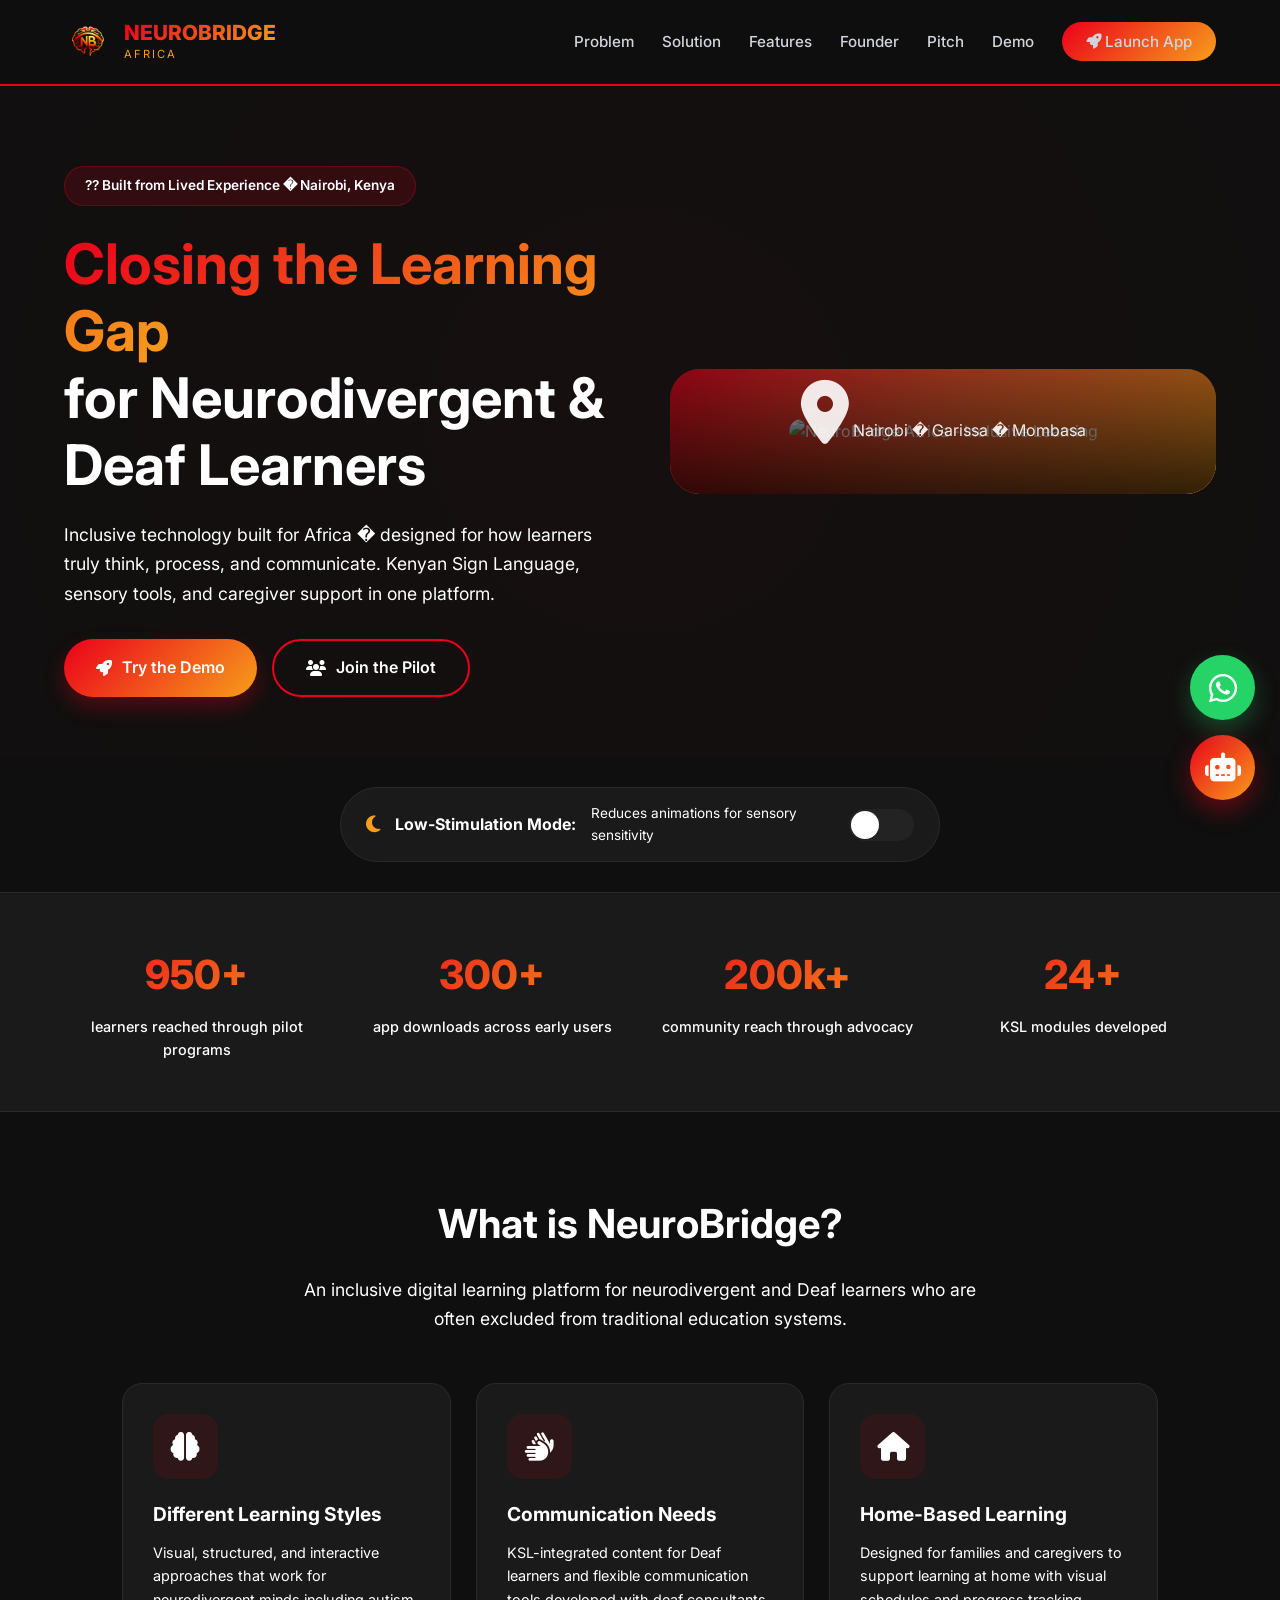
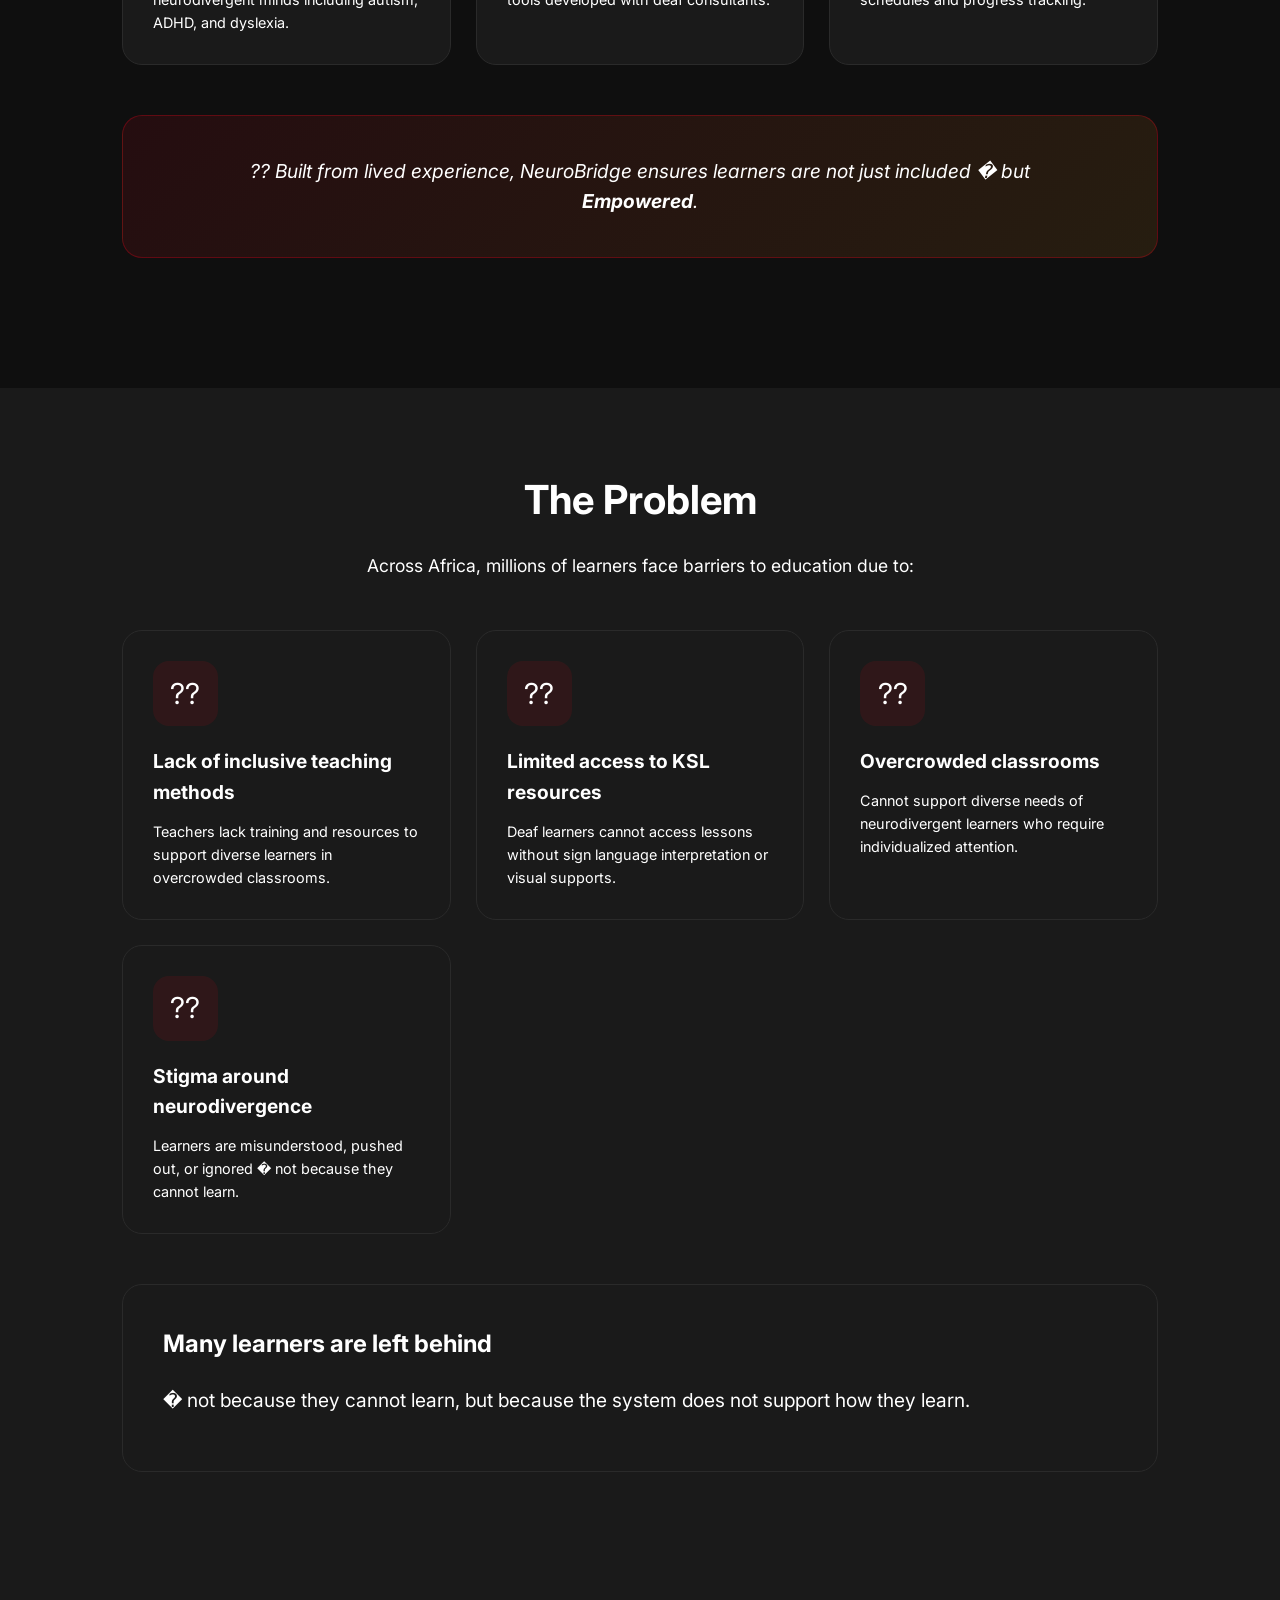
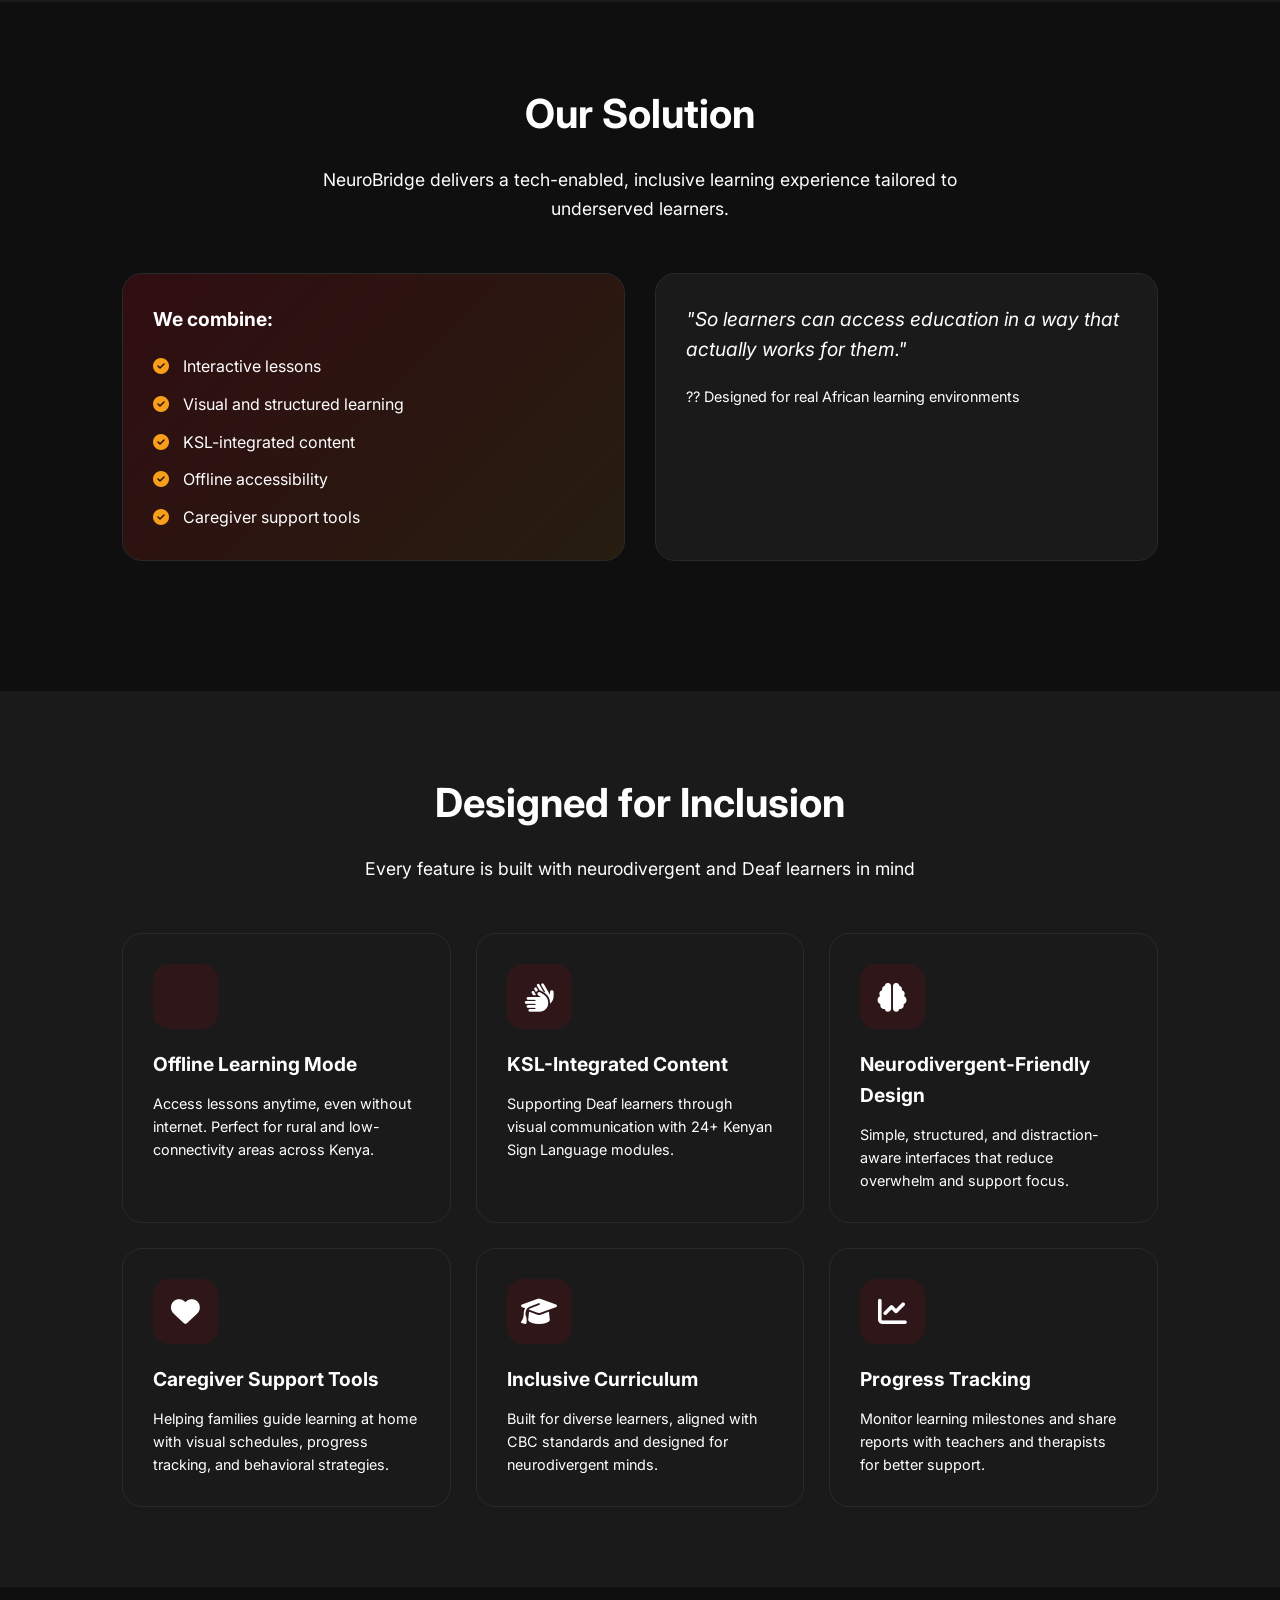
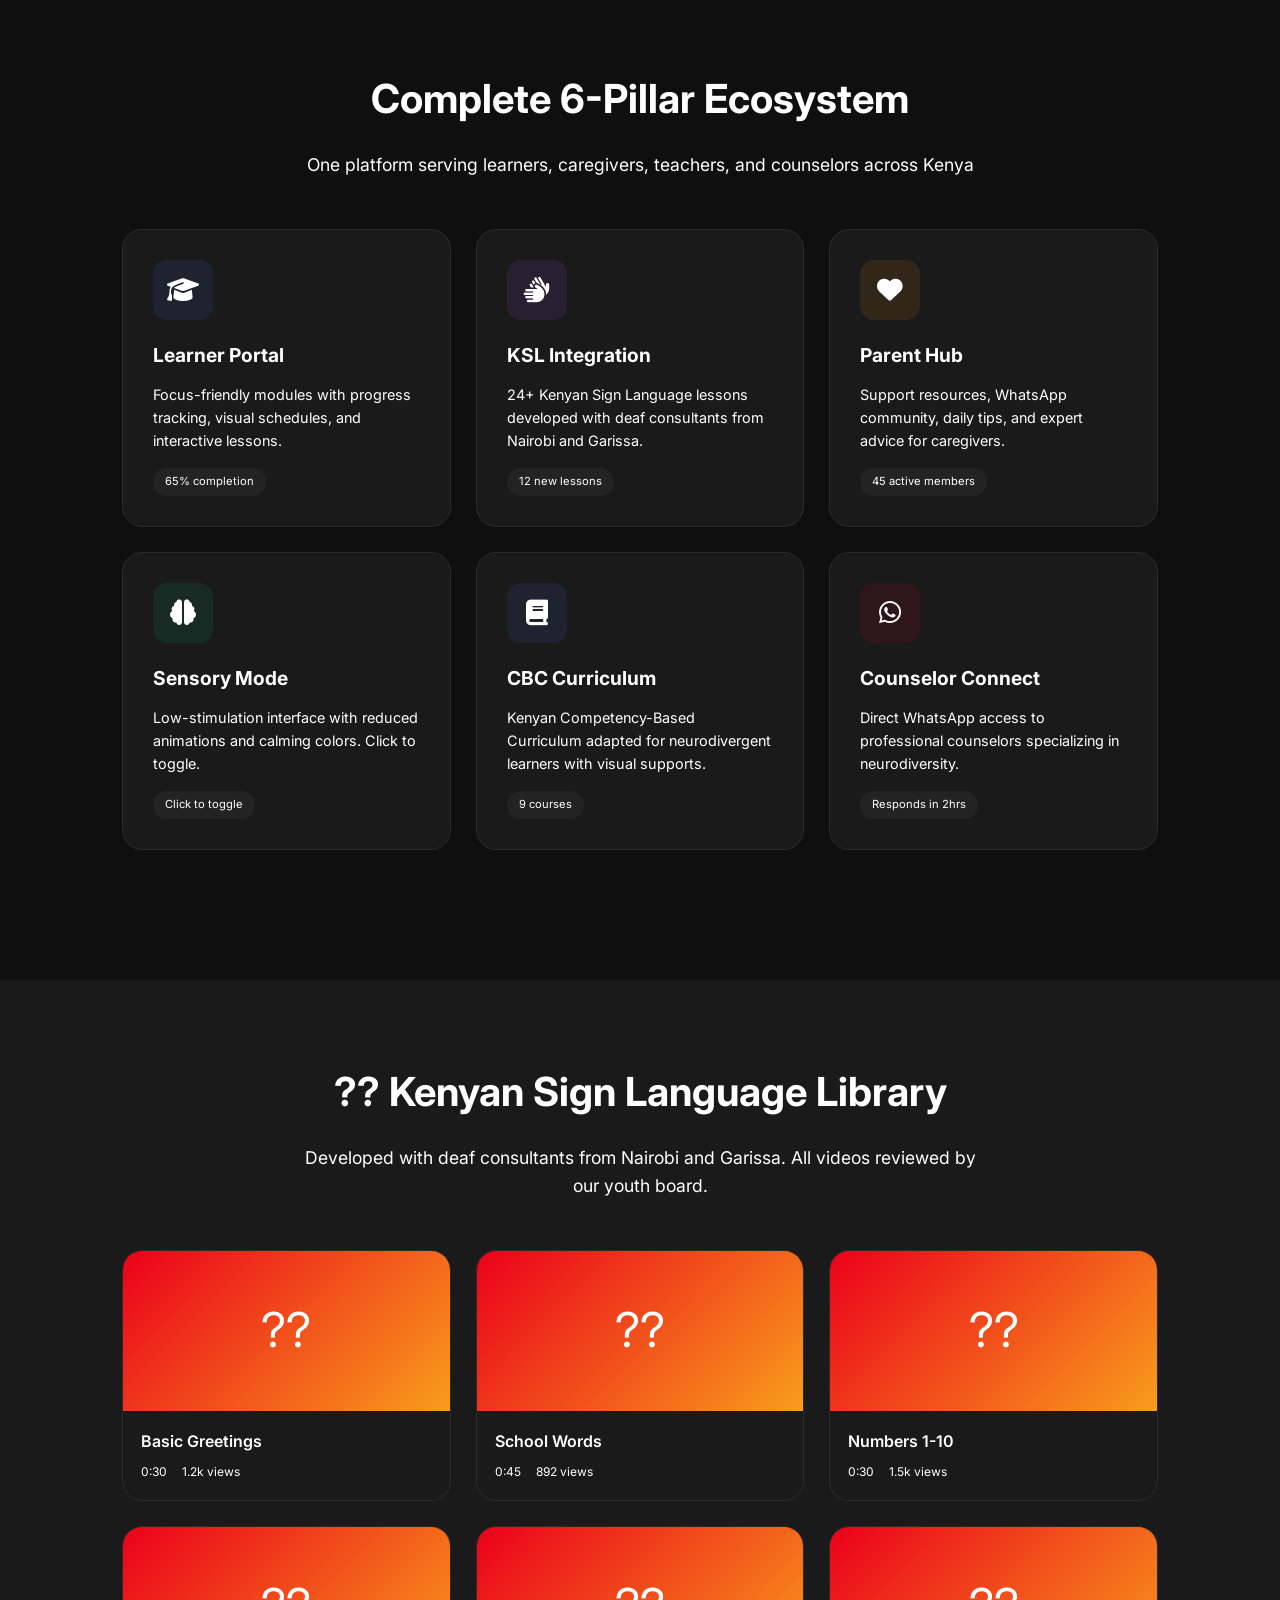
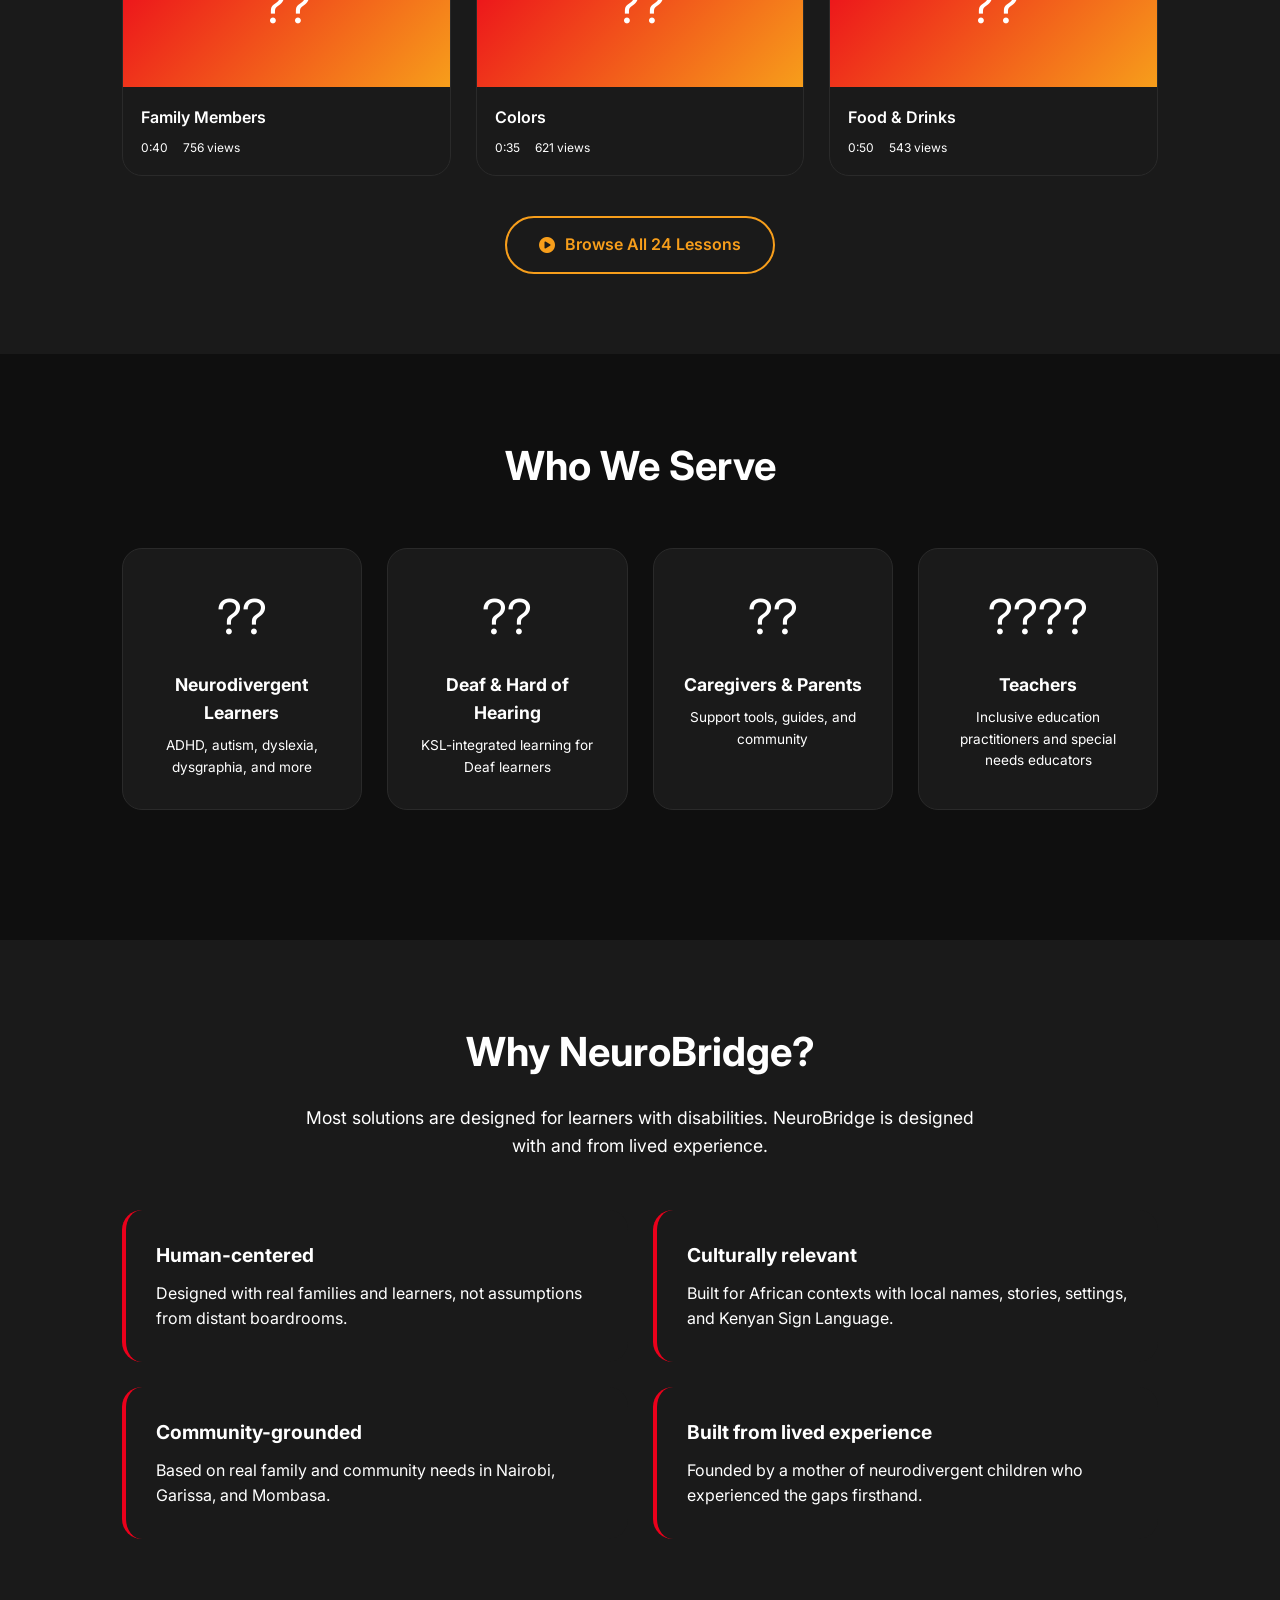
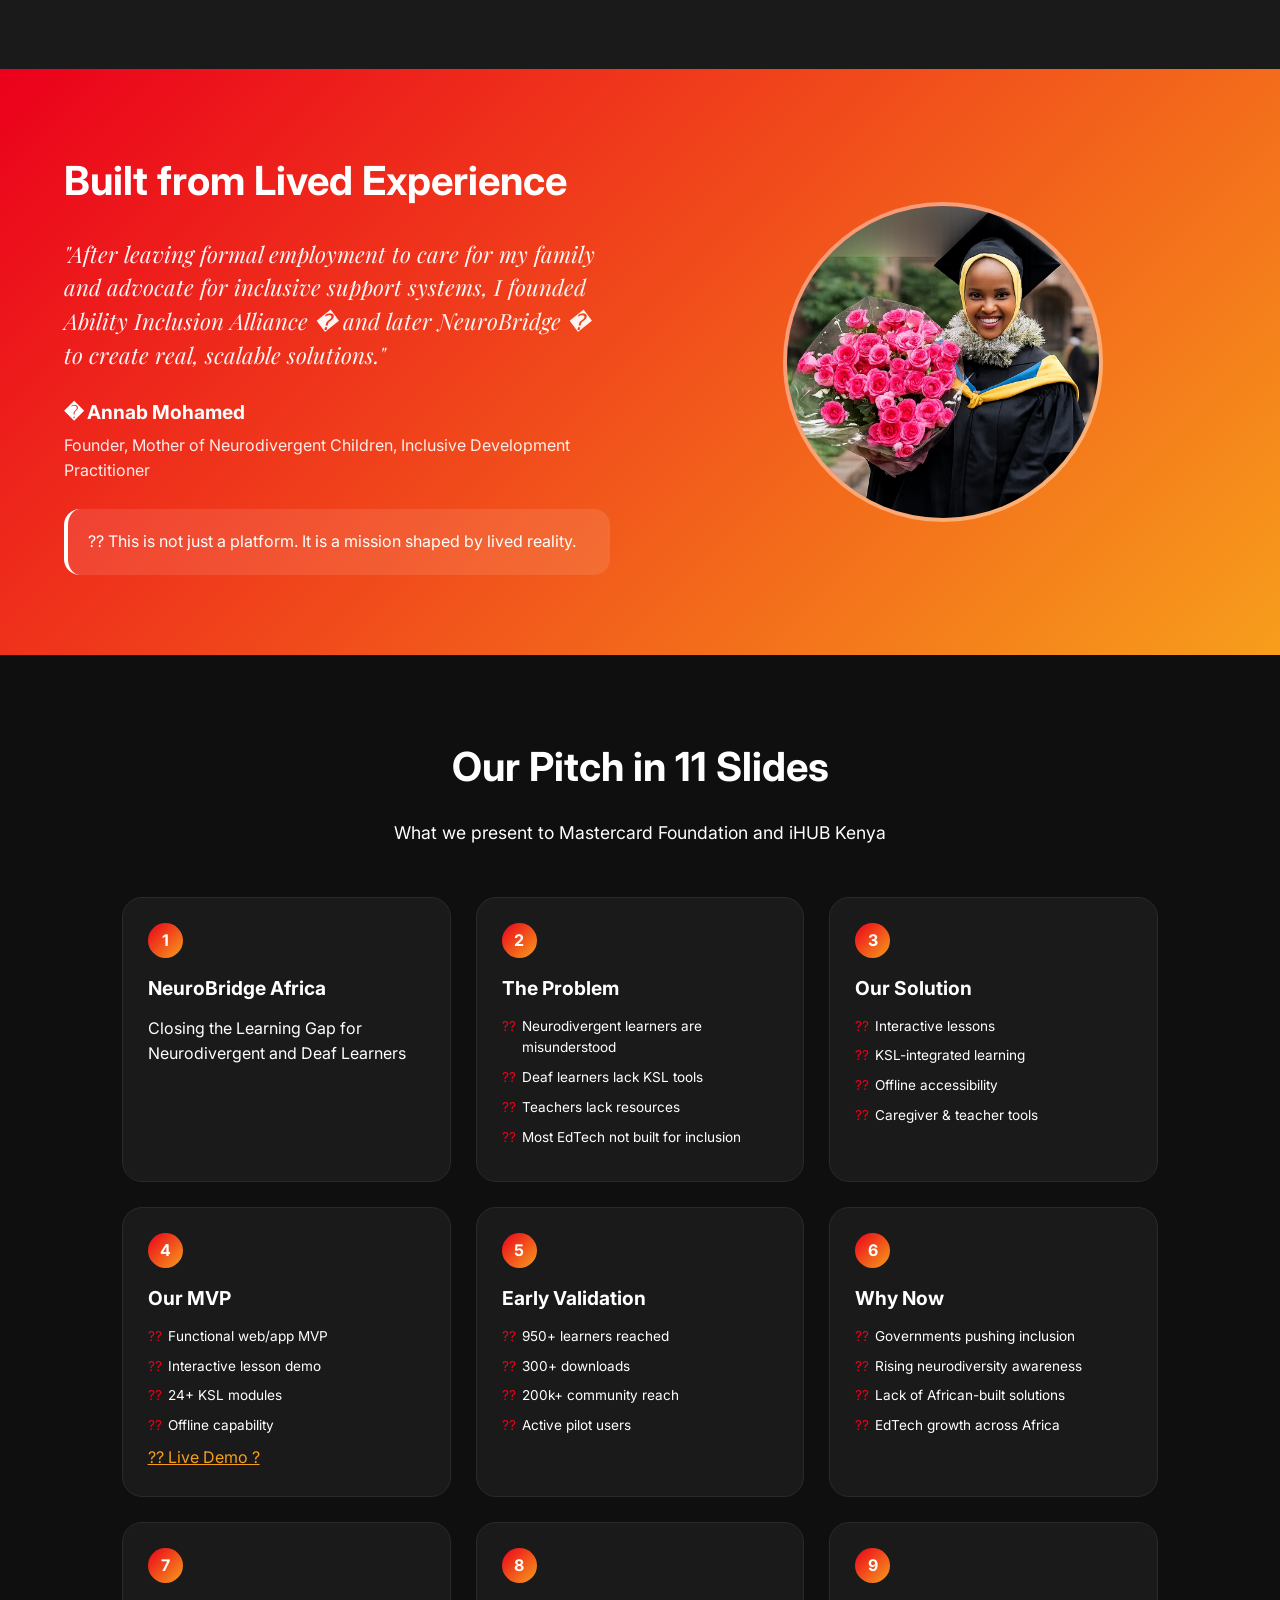
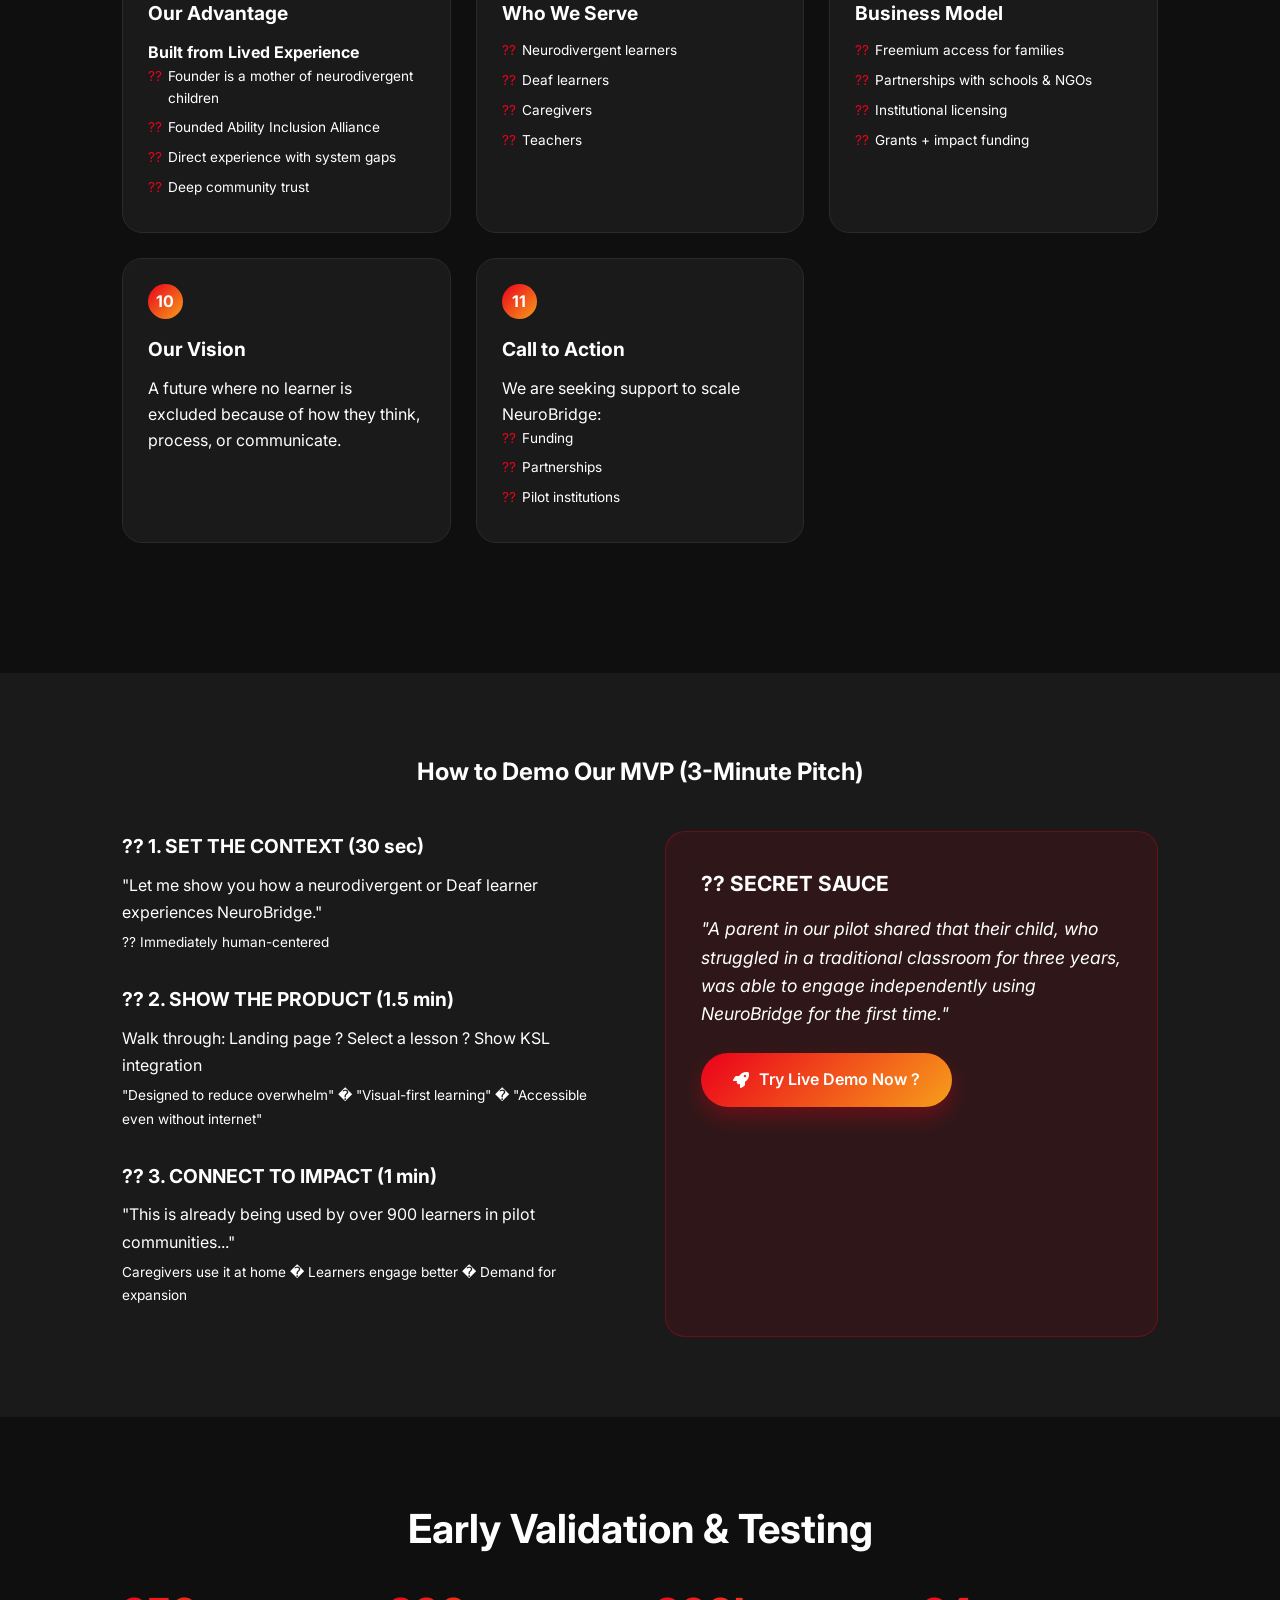
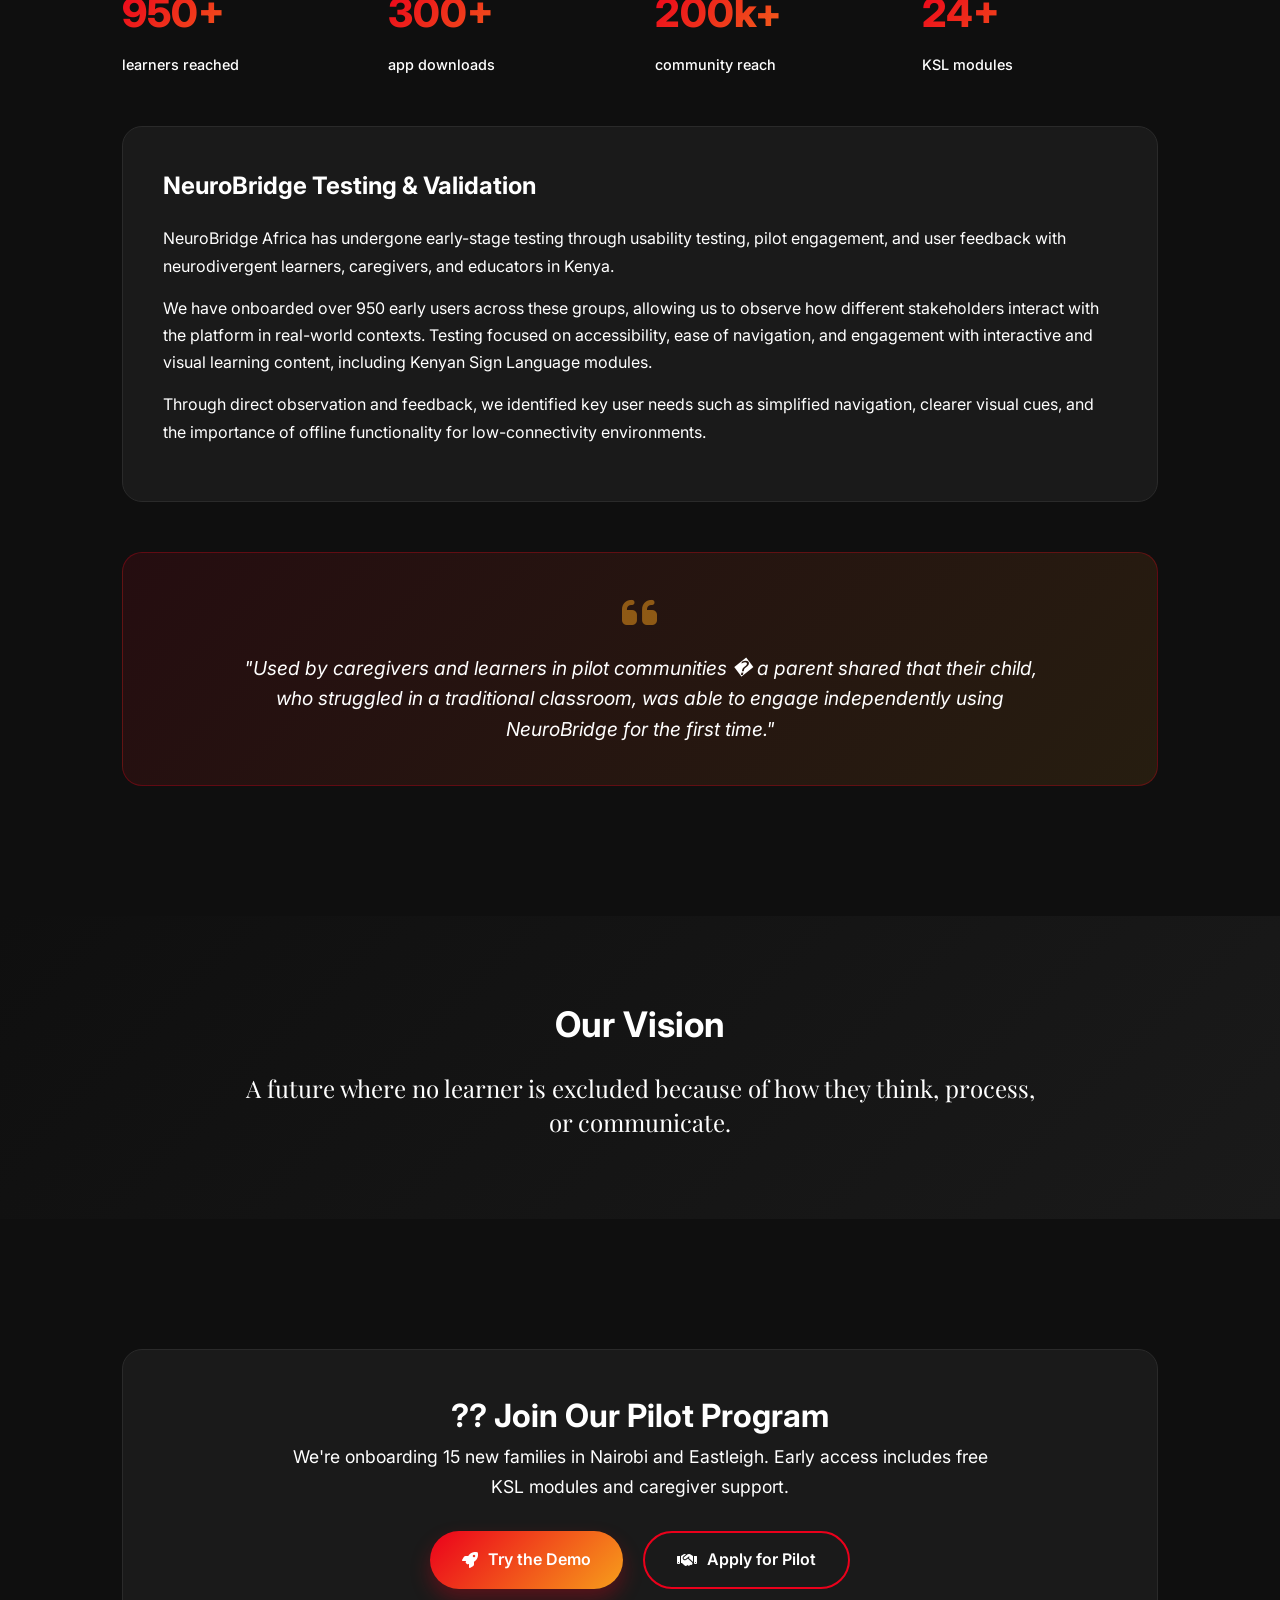
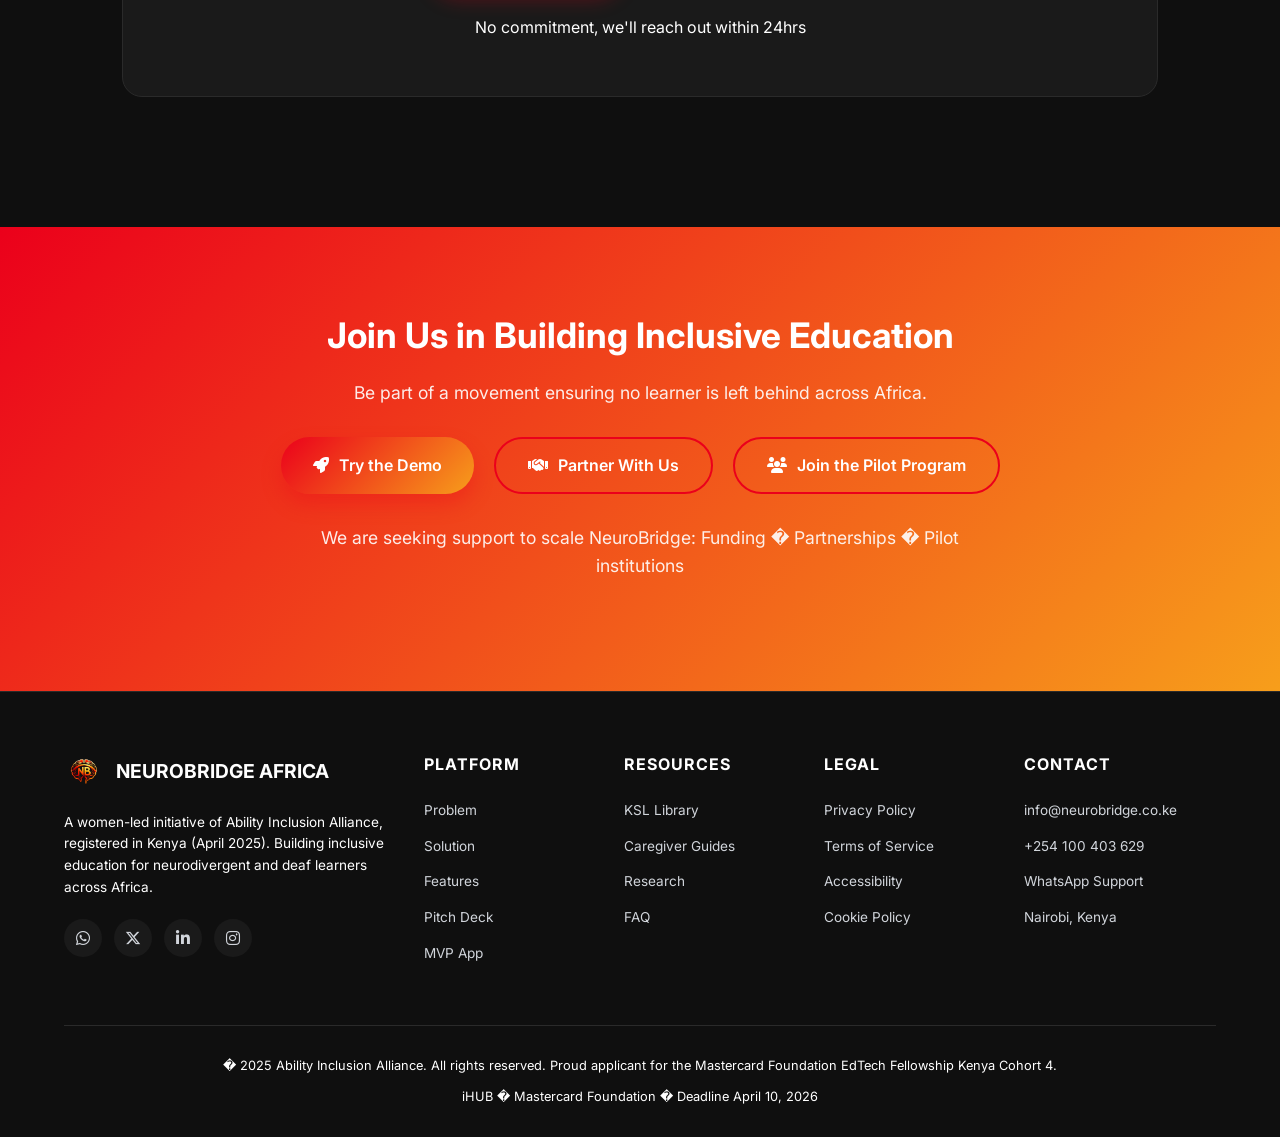
==== commit b29f1122: "Add hero image hover zoom animation" ====
--- a/index.html
+++ b/index.html
@@ -1,4 +1,4 @@
-﻿<!DOCTYPE html>
+<!DOCTYPE html>
 <html lang="en">
 <head>
     <meta charset="UTF-8">
@@ -753,7 +753,7 @@
         }
 
         .slide-card li:before {
-            content: "👉";
+            content: "??";
             position: absolute;
             left: 0;
             color: var(--mc-red);
@@ -1400,7 +1400,22 @@
             .chat-panel { width: 300px; right: 15px; bottom: 165px; }
             .whatsapp-float { bottom: 155px; }
         }
-    </style>
+    
+        /* ===== HERO IMAGE ANIMATION ===== */
+        .hero-image {
+            position: relative;
+            overflow: hidden;
+            border-radius: 30px;
+        }
+
+        .hero-image img {
+            transition: transform 0.5s ease;
+        }
+
+        .hero-image:hover img {
+            transform: scale(1.05);
+        }
+</style>
 </head>
 <body>
     <!-- ===== NAVIGATION ===== -->
@@ -1436,23 +1451,25 @@
     <section class="hero">
         <div class="hero-grid">
             <div class="hero-content">
-                <div class="hero-badge">🔥 Built from Lived Experience · Nairobi, Kenya</div>
+                <div class="hero-badge">?? Built from Lived Experience � Nairobi, Kenya</div>
                 <h1 class="hero-title">
                     <span class="hero-gradient-text">Closing the Learning Gap</span><br>
                     for Neurodivergent & Deaf Learners
                 </h1>
-                <p class="hero-subtitle">Inclusive technology built for Africa — designed for how learners truly think, process, and communicate. Kenyan Sign Language, sensory tools, and caregiver support in one platform.</p>
+                <p class="hero-subtitle">Inclusive technology built for Africa � designed for how learners truly think, process, and communicate. Kenyan Sign Language, sensory tools, and caregiver support in one platform.</p>
                 <div class="hero-buttons">
                     <a href="/app" class="btn btn-primary"><i class="fas fa-rocket"></i> Try the Demo</a>
                     <a href="#join" class="btn btn-secondary"><i class="fas fa-users"></i> Join the Pilot</a>
                 </div>
             </div>
             <div class="hero-image">
-                <i class="fas fa-hands"></i>
-                <h3>Inclusive Learning for All</h3>
-                <p>KSL-integrated · Neurodivergent-friendly · Offline-first</p>
-                <p class="hero-location"><i class="fas fa-map-marker-alt"></i> Nairobi · Garissa · Mombasa</p>
-            </div>
+    <img src="/hero-image.jpg" alt="NeuroBridge Africa - Inclusive Learning" style="width: 100%; height: 400px; object-fit: cover; border-radius: 30px;">
+    <div style="position: absolute; bottom: 0; left: 0; right: 0; background: linear-gradient(to top, rgba(0,0,0,0.8), transparent); padding: 40px 30px 30px; border-radius: 0 0 30px 30px;">
+        <h3 style="color: white;">Inclusive Learning for All</h3>
+        <p style="color: white; opacity: 0.9;">KSL-integrated � Neurodivergent-friendly � Offline-first</p>
+        <p style="color: white; margin-top: 10px;"><i class="fas fa-map-marker-alt"></i> Nairobi � Garissa � Mombasa</p>
+    </div>
+</div>
         </div>
     </section>
 
@@ -1515,7 +1532,7 @@
             </div>
             
             <div class="testimonial-box" style="margin-top: 50px;">
-                <p>👉 Built from lived experience, NeuroBridge ensures learners are not just included — but <strong>Empowered</strong>.</p>
+                <p>?? Built from lived experience, NeuroBridge ensures learners are not just included � but <strong>Empowered</strong>.</p>
             </div>
         </div>
     </section>
@@ -1528,30 +1545,30 @@
             
             <div class="features-grid">
                 <div class="feature-card">
-                    <div class="feature-icon">📚</div>
+                    <div class="feature-icon">??</div>
                     <h3>Lack of inclusive teaching methods</h3>
                     <p>Teachers lack training and resources to support diverse learners in overcrowded classrooms.</p>
                 </div>
                 <div class="feature-card">
-                    <div class="feature-icon">🤟</div>
+                    <div class="feature-icon">??</div>
                     <h3>Limited access to KSL resources</h3>
                     <p>Deaf learners cannot access lessons without sign language interpretation or visual supports.</p>
                 </div>
                 <div class="feature-card">
-                    <div class="feature-icon">🏫</div>
+                    <div class="feature-icon">??</div>
                     <h3>Overcrowded classrooms</h3>
                     <p>Cannot support diverse needs of neurodivergent learners who require individualized attention.</p>
                 </div>
                 <div class="feature-card">
-                    <div class="feature-icon">🧠</div>
+                    <div class="feature-icon">??</div>
                     <h3>Stigma around neurodivergence</h3>
-                    <p>Learners are misunderstood, pushed out, or ignored — not because they cannot learn.</p>
+                    <p>Learners are misunderstood, pushed out, or ignored � not because they cannot learn.</p>
                 </div>
             </div>
             
             <div class="testing-box" style="margin-top: 50px;">
                 <h3>Many learners are left behind</h3>
-                <p style="font-size: 1.2rem;">— not because they cannot learn, but because the system does not support how they learn.</p>
+                <p style="font-size: 1.2rem;">� not because they cannot learn, but because the system does not support how they learn.</p>
             </div>
         </div>
     </section>
@@ -1575,7 +1592,7 @@
                 </div>
                 <div class="feature-card">
                     <p style="font-size: 1.2rem; font-style: italic; margin-bottom: 20px;">"So learners can access education in a way that actually works for them."</p>
-                    <p style="color: var(--mc-orange);">👉 Designed for real African learning environments</p>
+                    <p style="color: var(--mc-orange);">?? Designed for real African learning environments</p>
                 </div>
             </div>
         </div>
@@ -1672,47 +1689,47 @@
     <!-- ===== KSL VIDEO LIBRARY ===== -->
     <section class="section" style="background: var(--bg-card);">
         <div class="container" style="max-width: 1400px; margin: 0 auto; padding: 0 5%;">
-            <h2 class="section-title">🤟 Kenyan Sign Language <span style="color: var(--mc-orange);">Library</span></h2>
+            <h2 class="section-title">?? Kenyan Sign Language <span style="color: var(--mc-orange);">Library</span></h2>
             <p class="section-subtitle">Developed with deaf consultants from Nairobi and Garissa. All videos reviewed by our youth board.</p>
             
             <div class="ksl-grid">
-                <div class="video-card" onclick="showNotification('▶️ Playing: Basic Greetings in KSL')">
-                    <div class="video-thumb">👋</div>
+                <div class="video-card" onclick="showNotification('?? Playing: Basic Greetings in KSL')">
+                    <div class="video-thumb">??</div>
                     <div class="video-info">
                         <div class="video-title">Basic Greetings</div>
                         <div class="video-meta"><span>0:30</span><span>1.2k views</span></div>
                     </div>
                 </div>
-                <div class="video-card" onclick="showNotification('▶️ Playing: School Words in KSL')">
-                    <div class="video-thumb">📚</div>
+                <div class="video-card" onclick="showNotification('?? Playing: School Words in KSL')">
+                    <div class="video-thumb">??</div>
                     <div class="video-info">
                         <div class="video-title">School Words</div>
                         <div class="video-meta"><span>0:45</span><span>892 views</span></div>
                     </div>
                 </div>
-                <div class="video-card" onclick="showNotification('▶️ Playing: Numbers 1-10 in KSL')">
-                    <div class="video-thumb">🔢</div>
+                <div class="video-card" onclick="showNotification('?? Playing: Numbers 1-10 in KSL')">
+                    <div class="video-thumb">??</div>
                     <div class="video-info">
                         <div class="video-title">Numbers 1-10</div>
                         <div class="video-meta"><span>0:30</span><span>1.5k views</span></div>
                     </div>
                 </div>
-                <div class="video-card" onclick="showNotification('▶️ Playing: Family Members in KSL')">
-                    <div class="video-thumb">👪</div>
+                <div class="video-card" onclick="showNotification('?? Playing: Family Members in KSL')">
+                    <div class="video-thumb">??</div>
                     <div class="video-info">
                         <div class="video-title">Family Members</div>
                         <div class="video-meta"><span>0:40</span><span>756 views</span></div>
                     </div>
                 </div>
-                <div class="video-card" onclick="showNotification('▶️ Playing: Colors in KSL')">
-                    <div class="video-thumb">🎨</div>
+                <div class="video-card" onclick="showNotification('?? Playing: Colors in KSL')">
+                    <div class="video-thumb">??</div>
                     <div class="video-info">
                         <div class="video-title">Colors</div>
                         <div class="video-meta"><span>0:35</span><span>621 views</span></div>
                     </div>
                 </div>
-                <div class="video-card" onclick="showNotification('▶️ Playing: Food & Drinks in KSL')">
-                    <div class="video-thumb">🍎</div>
+                <div class="video-card" onclick="showNotification('?? Playing: Food & Drinks in KSL')">
+                    <div class="video-thumb">??</div>
                     <div class="video-info">
                         <div class="video-title">Food & Drinks</div>
                         <div class="video-meta"><span>0:50</span><span>543 views</span></div>
@@ -1733,22 +1750,22 @@
             
             <div class="who-grid">
                 <div class="who-card">
-                    <div class="who-icon">🧠</div>
+                    <div class="who-icon">??</div>
                     <h3>Neurodivergent Learners</h3>
                     <p>ADHD, autism, dyslexia, dysgraphia, and more</p>
                 </div>
                 <div class="who-card">
-                    <div class="who-icon">🤟</div>
+                    <div class="who-icon">??</div>
                     <h3>Deaf & Hard of Hearing</h3>
                     <p>KSL-integrated learning for Deaf learners</p>
                 </div>
                 <div class="who-card">
-                    <div class="who-icon">👪</div>
+                    <div class="who-icon">??</div>
                     <h3>Caregivers & Parents</h3>
                     <p>Support tools, guides, and community</p>
                 </div>
                 <div class="who-card">
-                    <div class="who-icon">👩🏫</div>
+                    <div class="who-icon">????</div>
                     <h3>Teachers</h3>
                     <p>Inclusive education practitioners and special needs educators</p>
                 </div>
@@ -1789,12 +1806,12 @@
             <div class="founder-content">
                 <h2>Built from Lived Experience</h2>
                 <div class="founder-quote">
-                    "After leaving formal employment to care for my family and advocate for inclusive support systems, I founded Ability Inclusion Alliance — and later NeuroBridge — to create real, scalable solutions."
-                </div>
-                <div class="founder-name">— Annab Mohamed</div>
+                    "After leaving formal employment to care for my family and advocate for inclusive support systems, I founded Ability Inclusion Alliance � and later NeuroBridge � to create real, scalable solutions."
+                </div>
+                <div class="founder-name">� Annab Mohamed</div>
                 <div class="founder-title">Founder, Mother of Neurodivergent Children, Inclusive Development Practitioner</div>
                 <div class="founder-mission">
-                    👉 This is not just a platform. It is a mission shaped by lived reality.
+                    ?? This is not just a platform. It is a mission shaped by lived reality.
                 </div>
             </div>
             <div>
@@ -1813,7 +1830,7 @@
                 <div class="slide-card"><div class="slide-number">1</div><h3>NeuroBridge Africa</h3><p>Closing the Learning Gap for Neurodivergent and Deaf Learners</p></div>
                 <div class="slide-card"><div class="slide-number">2</div><h3>The Problem</h3><ul><li>Neurodivergent learners are misunderstood</li><li>Deaf learners lack KSL tools</li><li>Teachers lack resources</li><li>Most EdTech not built for inclusion</li></ul></div>
                 <div class="slide-card"><div class="slide-number">3</div><h3>Our Solution</h3><ul><li>Interactive lessons</li><li>KSL-integrated learning</li><li>Offline accessibility</li><li>Caregiver & teacher tools</li></ul></div>
-                <div class="slide-card"><div class="slide-number">4</div><h3>Our MVP</h3><ul><li>Functional web/app MVP</li><li>Interactive lesson demo</li><li>24+ KSL modules</li><li>Offline capability</li></ul><p><a href="/app" style="color: var(--mc-orange);">👉 Live Demo →</a></p></div>
+                <div class="slide-card"><div class="slide-number">4</div><h3>Our MVP</h3><ul><li>Functional web/app MVP</li><li>Interactive lesson demo</li><li>24+ KSL modules</li><li>Offline capability</li></ul><p><a href="/app" style="color: var(--mc-orange);">?? Live Demo ?</a></p></div>
                 <div class="slide-card"><div class="slide-number">5</div><h3>Early Validation</h3><ul><li>950+ learners reached</li><li>300+ downloads</li><li>200k+ community reach</li><li>Active pilot users</li></ul></div>
                 <div class="slide-card"><div class="slide-number">6</div><h3>Why Now</h3><ul><li>Governments pushing inclusion</li><li>Rising neurodiversity awareness</li><li>Lack of African-built solutions</li><li>EdTech growth across Africa</li></ul></div>
                 <div class="slide-card"><div class="slide-number">7</div><h3>Our Advantage</h3><p><strong>Built from Lived Experience</strong></p><ul><li>Founder is a mother of neurodivergent children</li><li>Founded Ability Inclusion Alliance</li><li>Direct experience with system gaps</li><li>Deep community trust</li></ul></div>
@@ -1833,25 +1850,25 @@
             <div class="demo-grid">
                 <div>
                     <div class="demo-step">
-                        <h4>🎯 1. SET THE CONTEXT (30 sec)</h4>
+                        <h4>?? 1. SET THE CONTEXT (30 sec)</h4>
                         <p>"Let me show you how a neurodivergent or Deaf learner experiences NeuroBridge."</p>
-                        <p class="demo-note">👉 Immediately human-centered</p>
+                        <p class="demo-note">?? Immediately human-centered</p>
                     </div>
                     <div class="demo-step">
-                        <h4>📱 2. SHOW THE PRODUCT (1.5 min)</h4>
-                        <p>Walk through: Landing page → Select a lesson → Show KSL integration</p>
-                        <p class="demo-note">"Designed to reduce overwhelm" · "Visual-first learning" · "Accessible even without internet"</p>
+                        <h4>?? 2. SHOW THE PRODUCT (1.5 min)</h4>
+                        <p>Walk through: Landing page ? Select a lesson ? Show KSL integration</p>
+                        <p class="demo-note">"Designed to reduce overwhelm" � "Visual-first learning" � "Accessible even without internet"</p>
                     </div>
                     <div class="demo-step">
-                        <h4>📊 3. CONNECT TO IMPACT (1 min)</h4>
+                        <h4>?? 3. CONNECT TO IMPACT (1 min)</h4>
                         <p>"This is already being used by over 900 learners in pilot communities..."</p>
-                        <p class="demo-note">Caregivers use it at home · Learners engage better · Demand for expansion</p>
+                        <p class="demo-note">Caregivers use it at home � Learners engage better � Demand for expansion</p>
                     </div>
                 </div>
                 <div class="demo-secret">
-                    <h4>🔑 SECRET SAUCE</h4>
+                    <h4>?? SECRET SAUCE</h4>
                     <p>"A parent in our pilot shared that their child, who struggled in a traditional classroom for three years, was able to engage independently using NeuroBridge for the first time."</p>
-                    <a href="/app" class="btn btn-primary" style="margin-top: 25px;"><i class="fas fa-rocket"></i> Try Live Demo Now →</a>
+                    <a href="/app" class="btn btn-primary" style="margin-top: 25px;"><i class="fas fa-rocket"></i> Try Live Demo Now ?</a>
                 </div>
             </div>
         </div>
@@ -1878,7 +1895,7 @@
             
             <div class="testimonial-box">
                 <i class="fas fa-quote-left"></i>
-                <p>"Used by caregivers and learners in pilot communities — a parent shared that their child, who struggled in a traditional classroom, was able to engage independently using NeuroBridge for the first time."</p>
+                <p>"Used by caregivers and learners in pilot communities � a parent shared that their child, who struggled in a traditional classroom, was able to engage independently using NeuroBridge for the first time."</p>
             </div>
         </div>
     </section>
@@ -1895,7 +1912,7 @@
     <section id="join" class="section">
         <div class="container" style="max-width: 1400px; margin: 0 auto; padding: 0 5%;">
             <div class="testing-box" style="text-align: center;">
-                <h2 style="font-size: 2rem;">🚀 Join Our Pilot Program</h2>
+                <h2 style="font-size: 2rem;">?? Join Our Pilot Program</h2>
                 <p style="font-size: 1.1rem; max-width: 700px; margin: 0 auto 30px;">We're onboarding 15 new families in Nairobi and Eastleigh. Early access includes free KSL modules and caregiver support.</p>
                 <div style="display: flex; gap: 20px; justify-content: center; flex-wrap: wrap;">
                     <a href="/app" class="btn btn-primary"><i class="fas fa-rocket"></i> Try the Demo</a>
@@ -1918,7 +1935,7 @@
                 <a href="#" class="btn btn-secondary" onclick="showNotification('Join the pilot program: info@neurobridge.co.ke')"><i class="fas fa-users"></i> Join the Pilot Program</a>
             </div>
             
-            <p class="cta-note">We are seeking support to scale NeuroBridge: Funding · Partnerships · Pilot institutions</p>
+            <p class="cta-note">We are seeking support to scale NeuroBridge: Funding � Partnerships � Pilot institutions</p>
         </div>
     </section>
 
@@ -1956,8 +1973,8 @@
             </div>
         </div>
         <div class="footer-bottom">
-            <p>© 2025 Ability Inclusion Alliance. All rights reserved. Proud applicant for the Mastercard Foundation EdTech Fellowship Kenya Cohort 4.</p>
-            <p style="margin-top: 10px;">iHUB × Mastercard Foundation · Deadline April 10, 2026</p>
+            <p>� 2025 Ability Inclusion Alliance. All rights reserved. Proud applicant for the Mastercard Foundation EdTech Fellowship Kenya Cohort 4.</p>
+            <p style="margin-top: 10px;">iHUB � Mastercard Foundation � Deadline April 10, 2026</p>
         </div>
     </footer>
 
@@ -1969,12 +1986,12 @@
     <!-- ===== CHAT PANEL ===== -->
     <div class="chat-panel" id="chatPanel">
         <div class="chat-header">
-            <h4><i class="fas fa-robot"></i> Bridge — NeuroBridge AI</h4>
+            <h4><i class="fas fa-robot"></i> Bridge � NeuroBridge AI</h4>
             <button onclick="toggleChat()"><i class="fas fa-times"></i></button>
         </div>
         <div class="chat-messages" id="chatMessages">
             <div class="chat-message bot">
-                <div class="message-bubble">👋 Habari! I'm Bridge, NeuroBridge's AI assistant. Ask me about KSL, ADHD, autism support, or our programs. Naongea Kiswahili na English! 🇰🇪</div>
+                <div class="message-bubble">?? Habari! I'm Bridge, NeuroBridge's AI assistant. Ask me about KSL, ADHD, autism support, or our programs. Naongea Kiswahili na English! ????</div>
                 <div class="message-time">Just now</div>
             </div>
         </div>
@@ -2122,4 +2139,4 @@
         console.log('NeuroBridge Africa - Fully branded to match app!');
     </script>
 </body>
-</html>+</html>
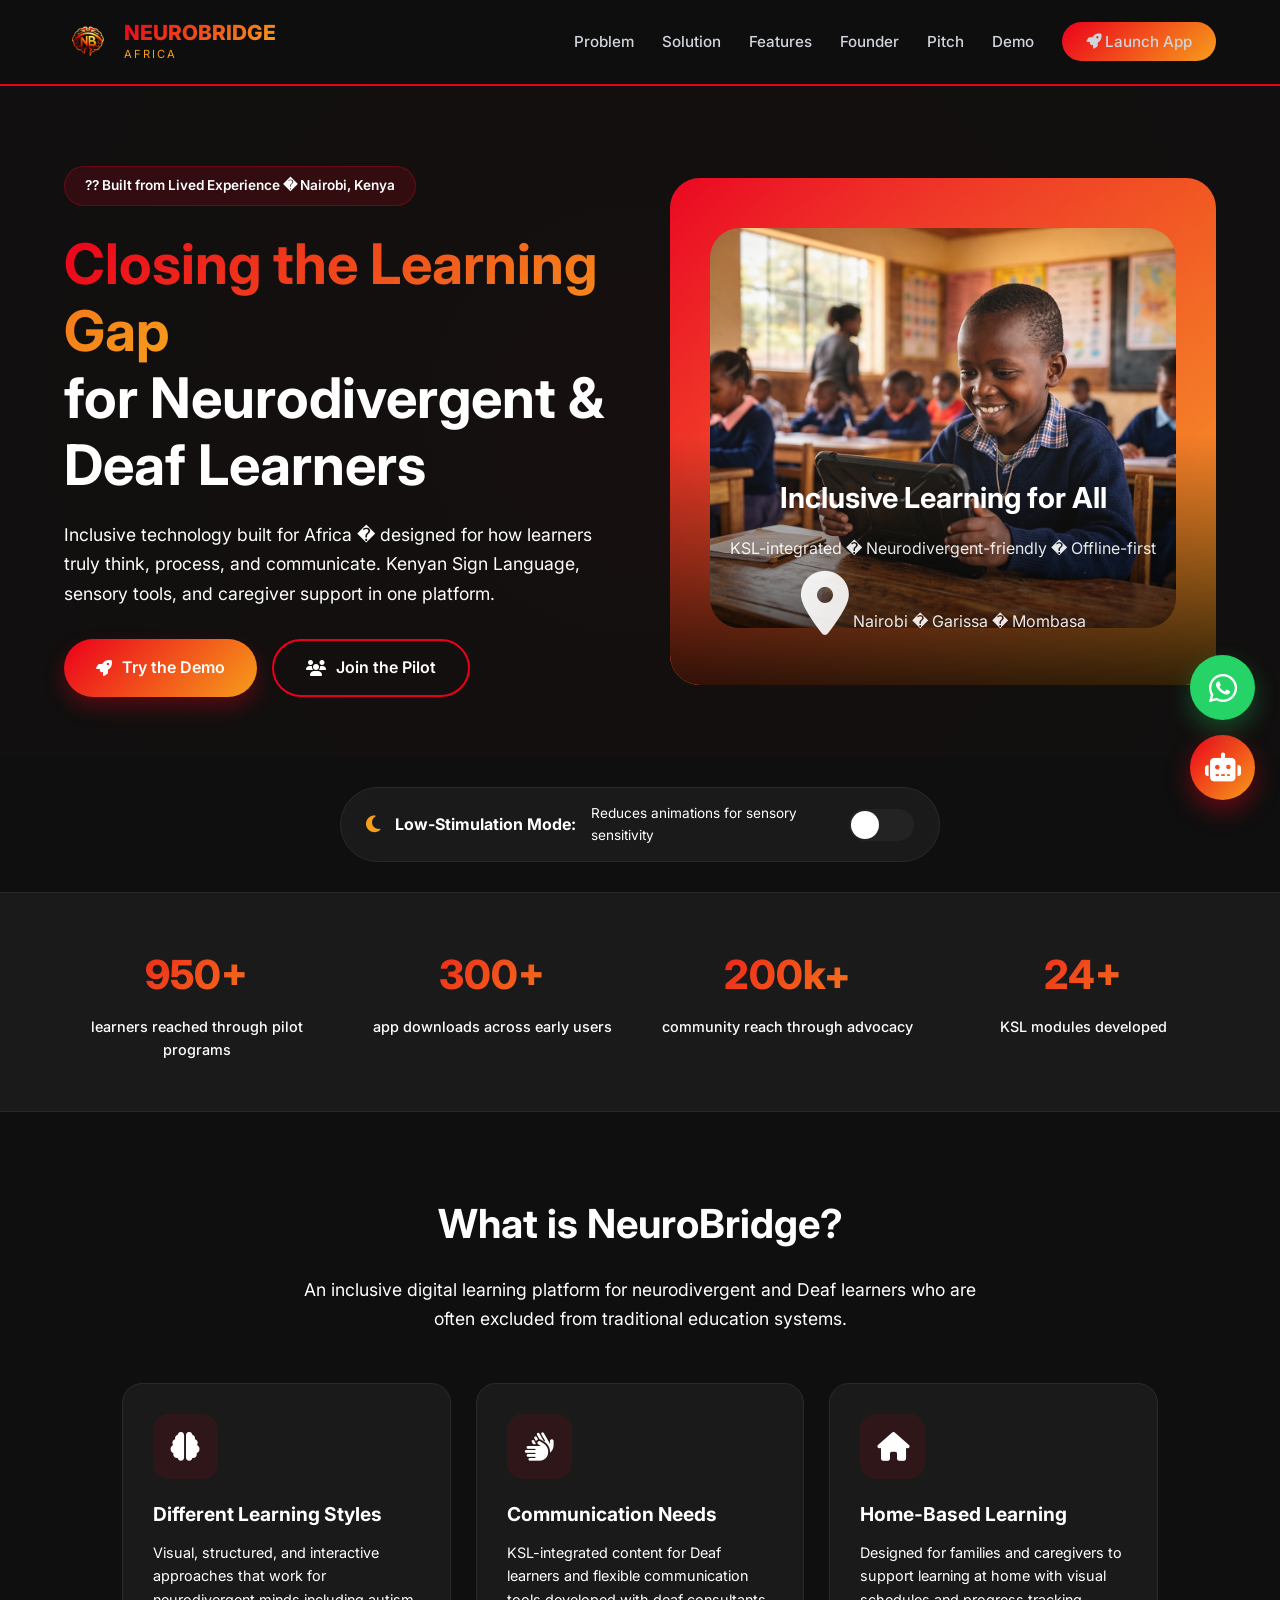
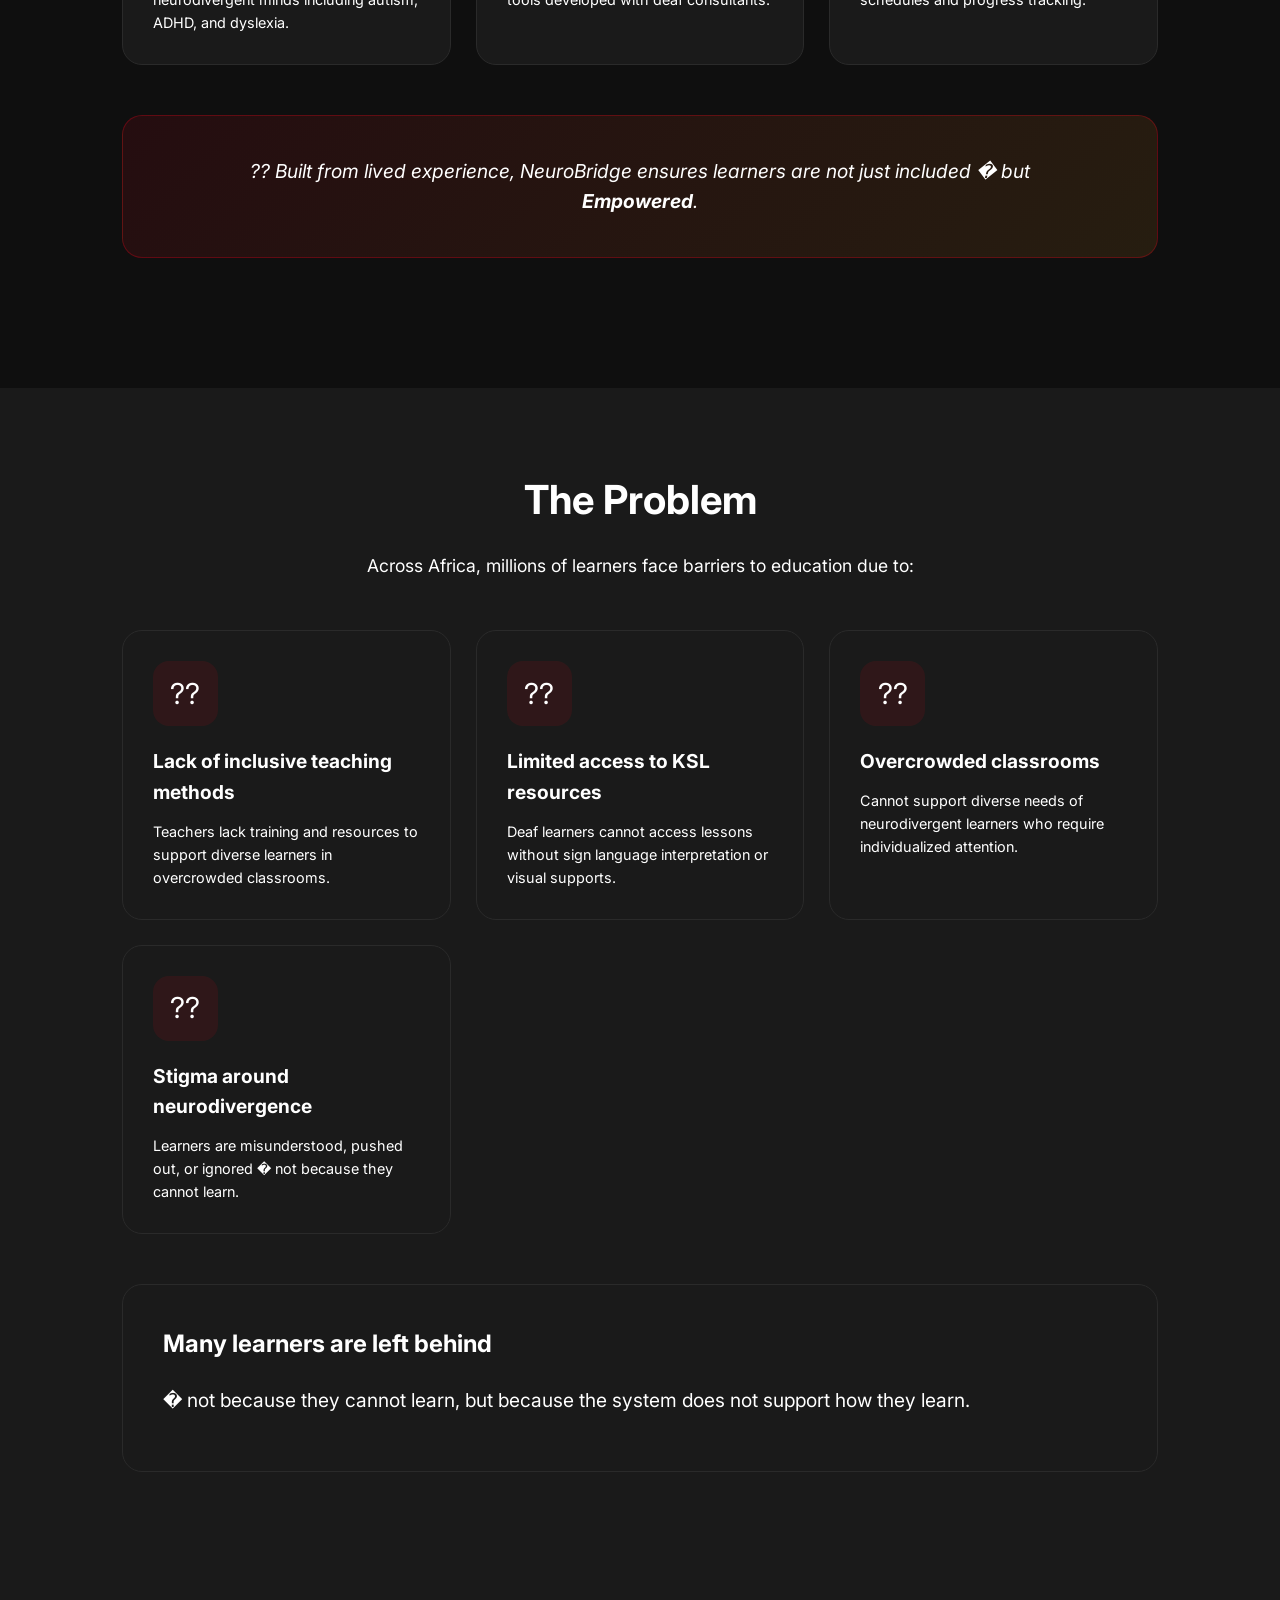
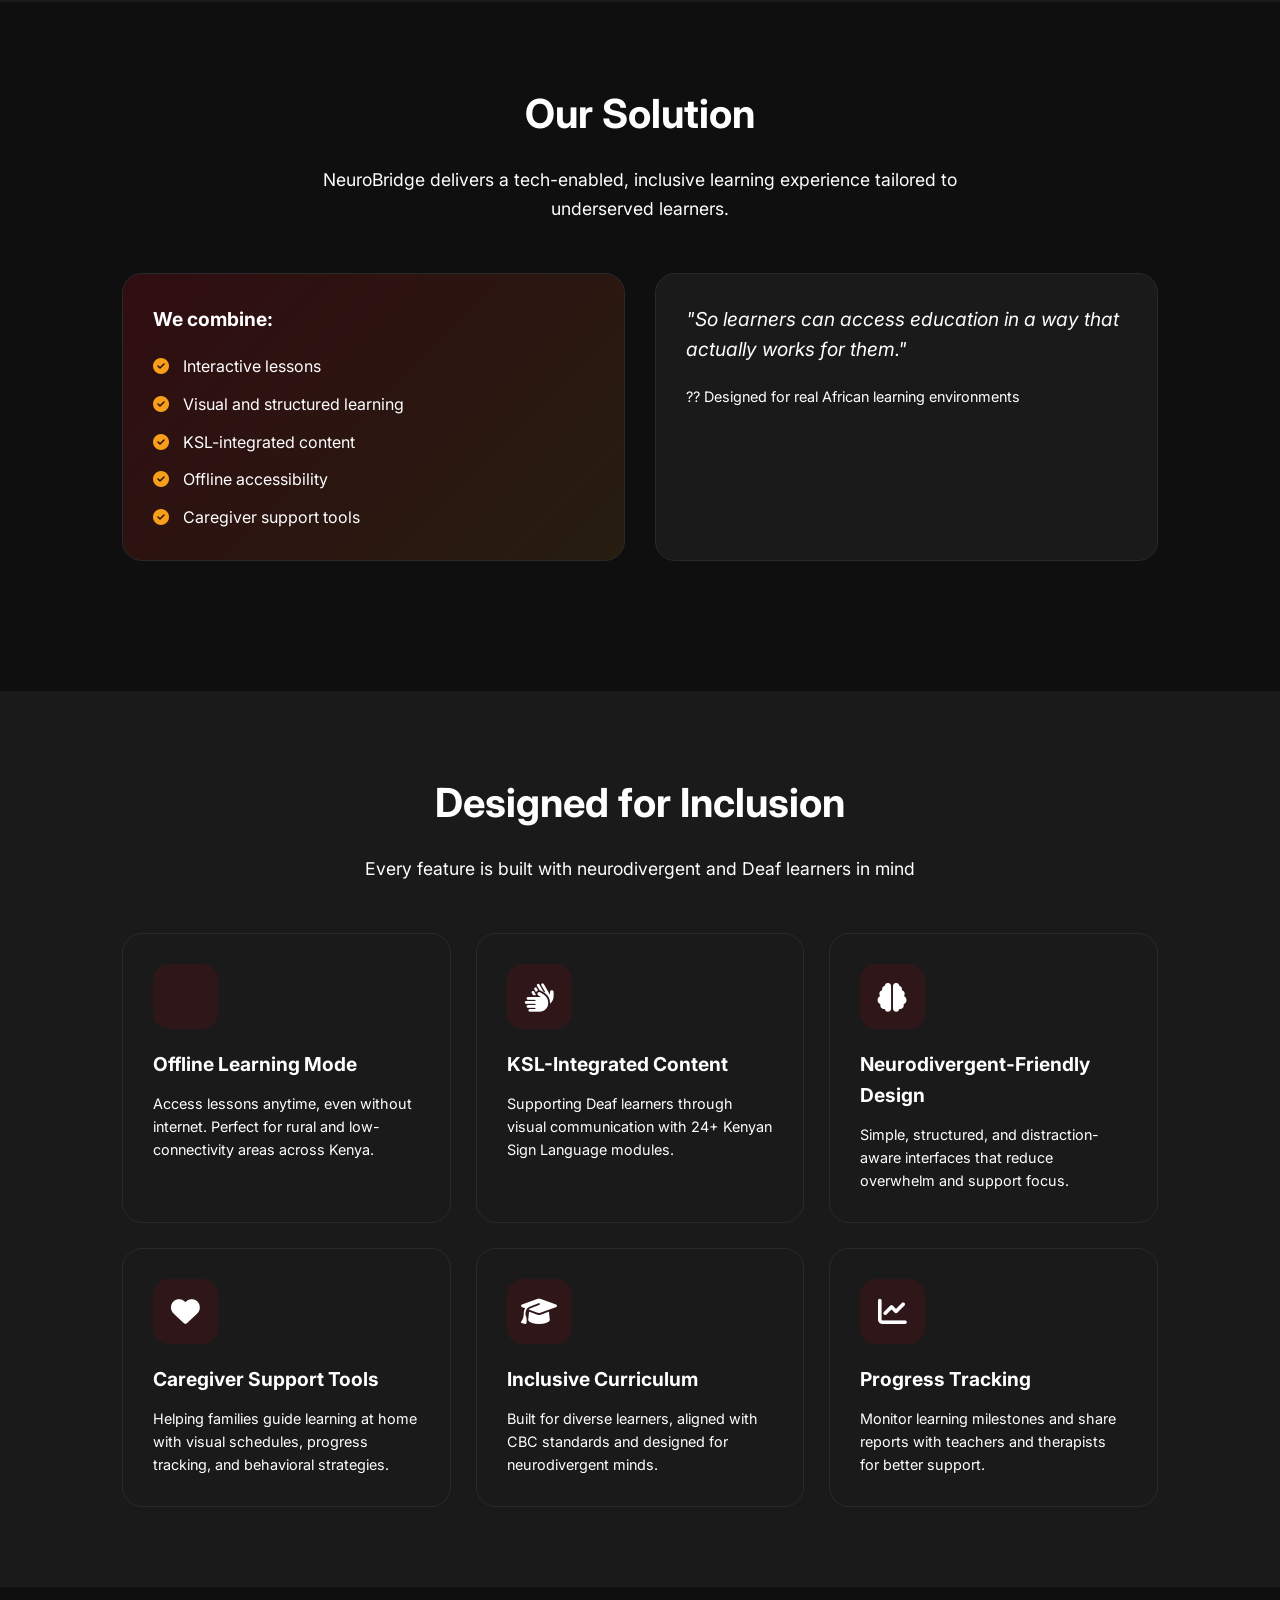
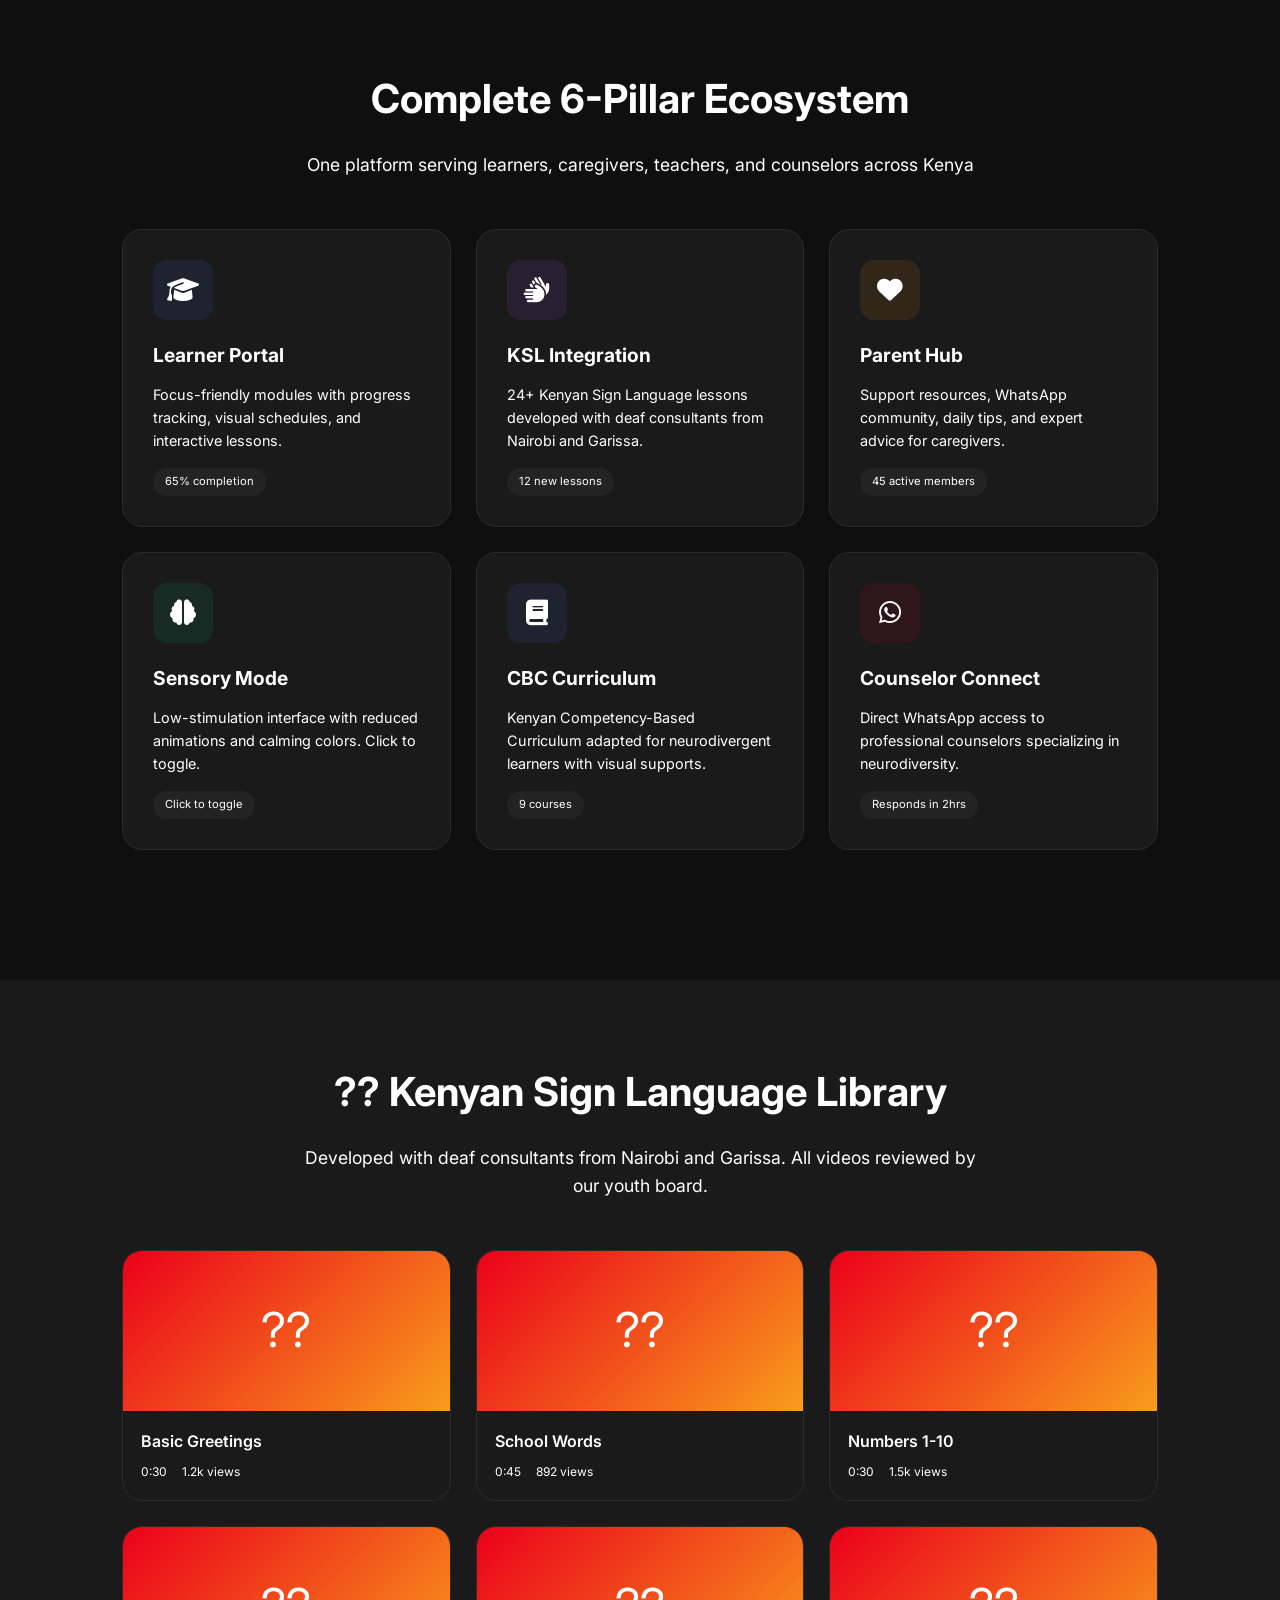
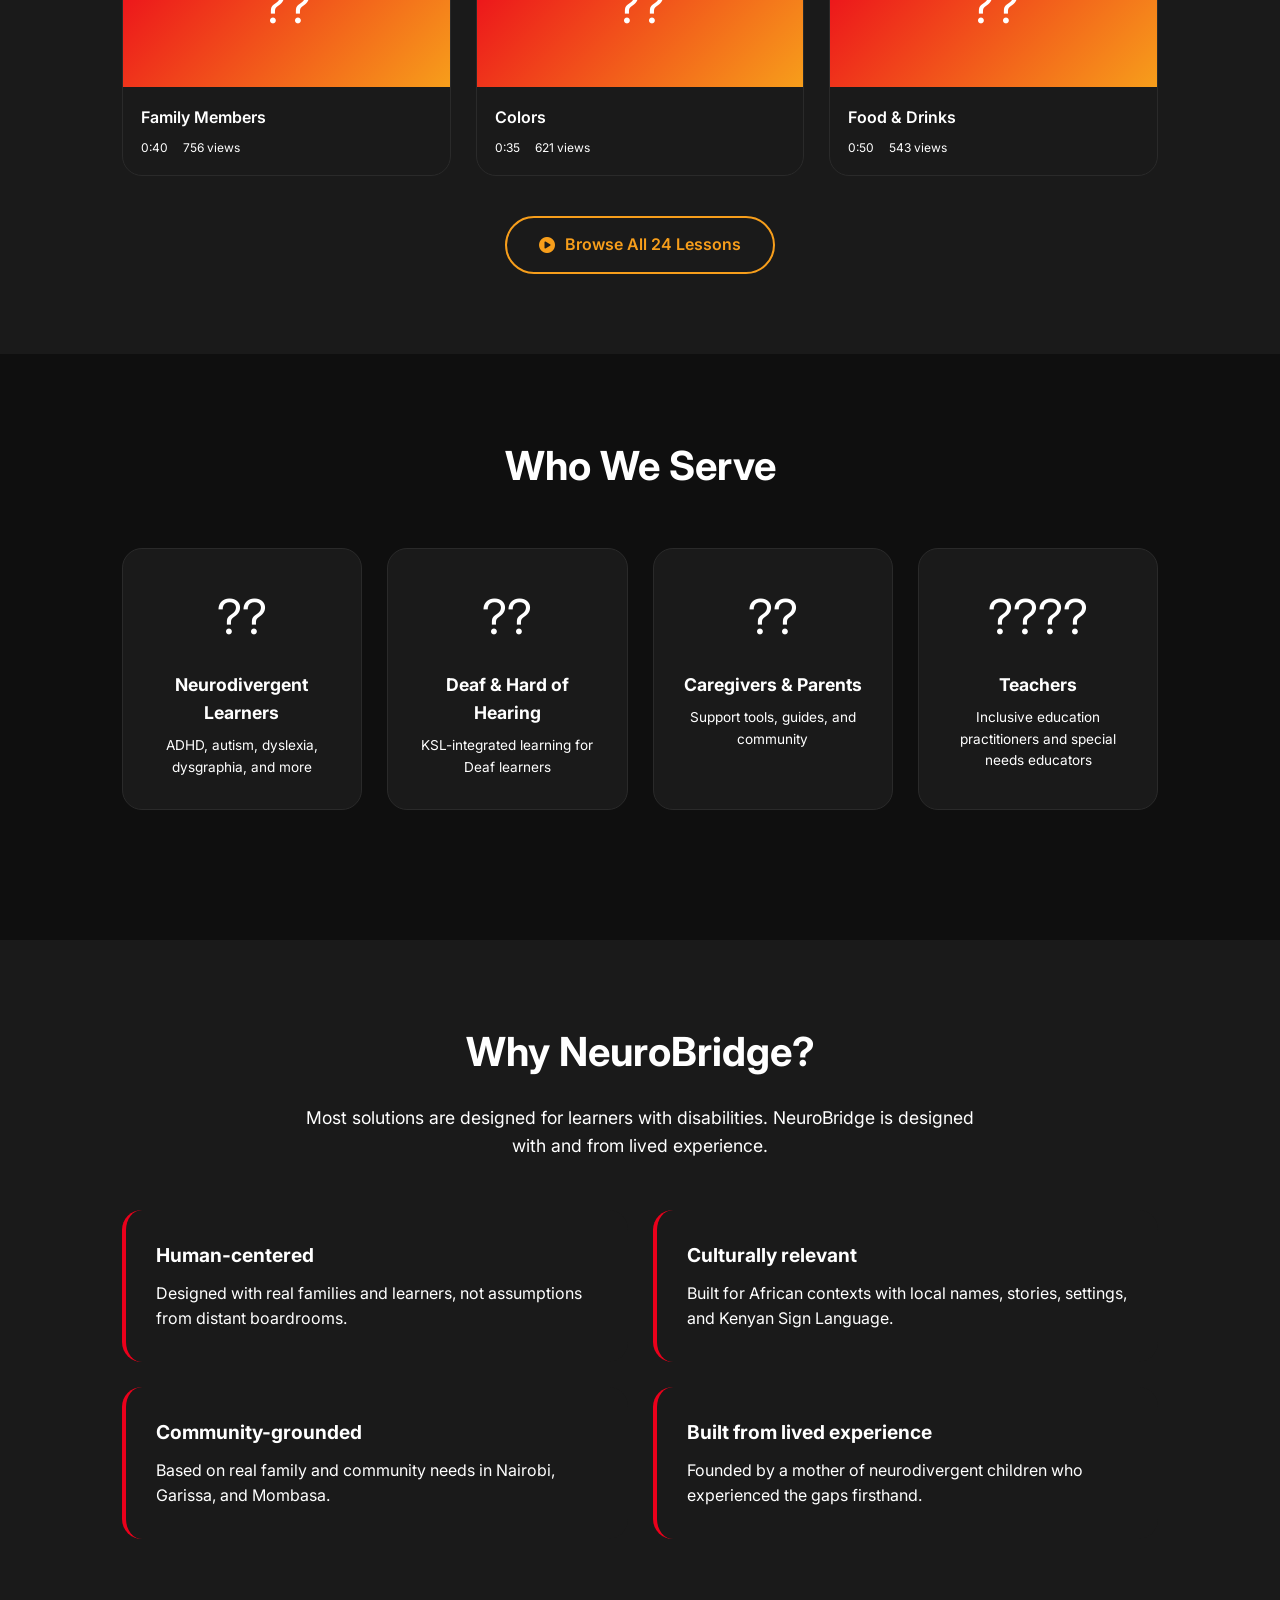
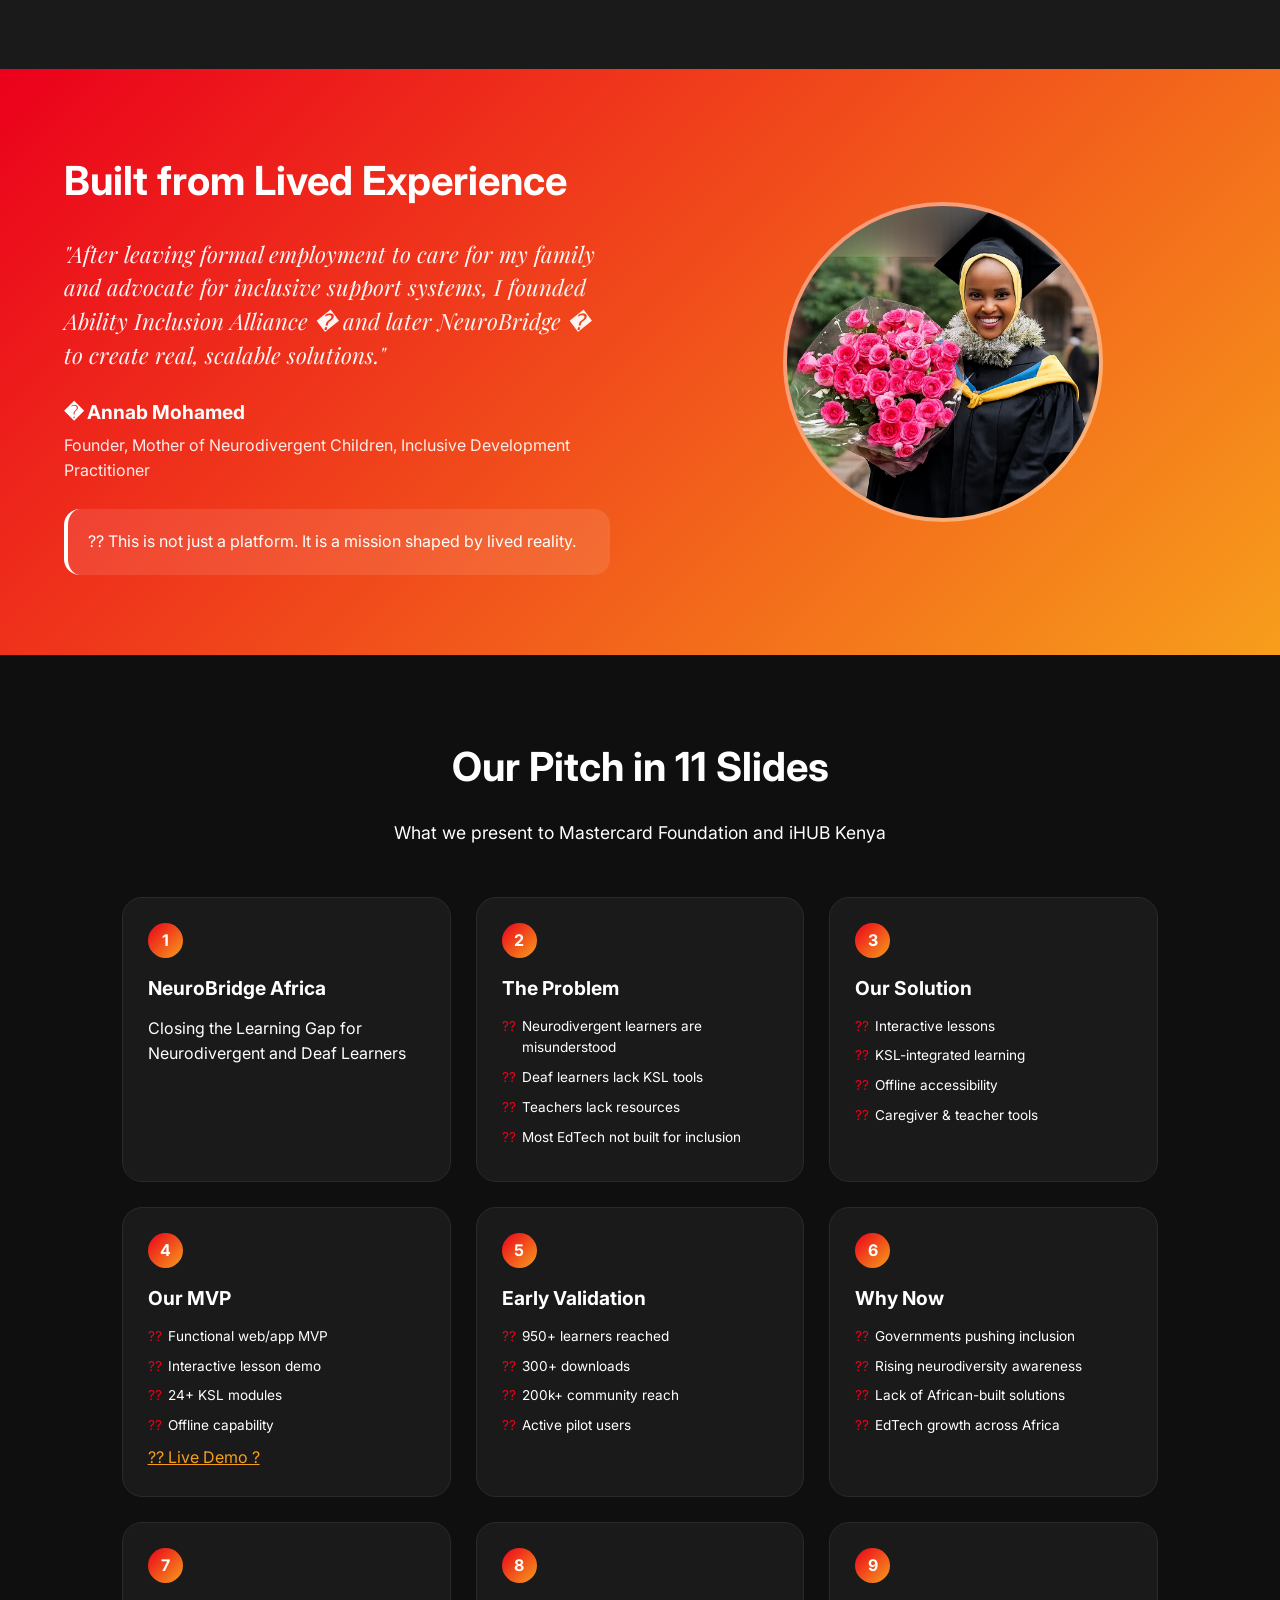
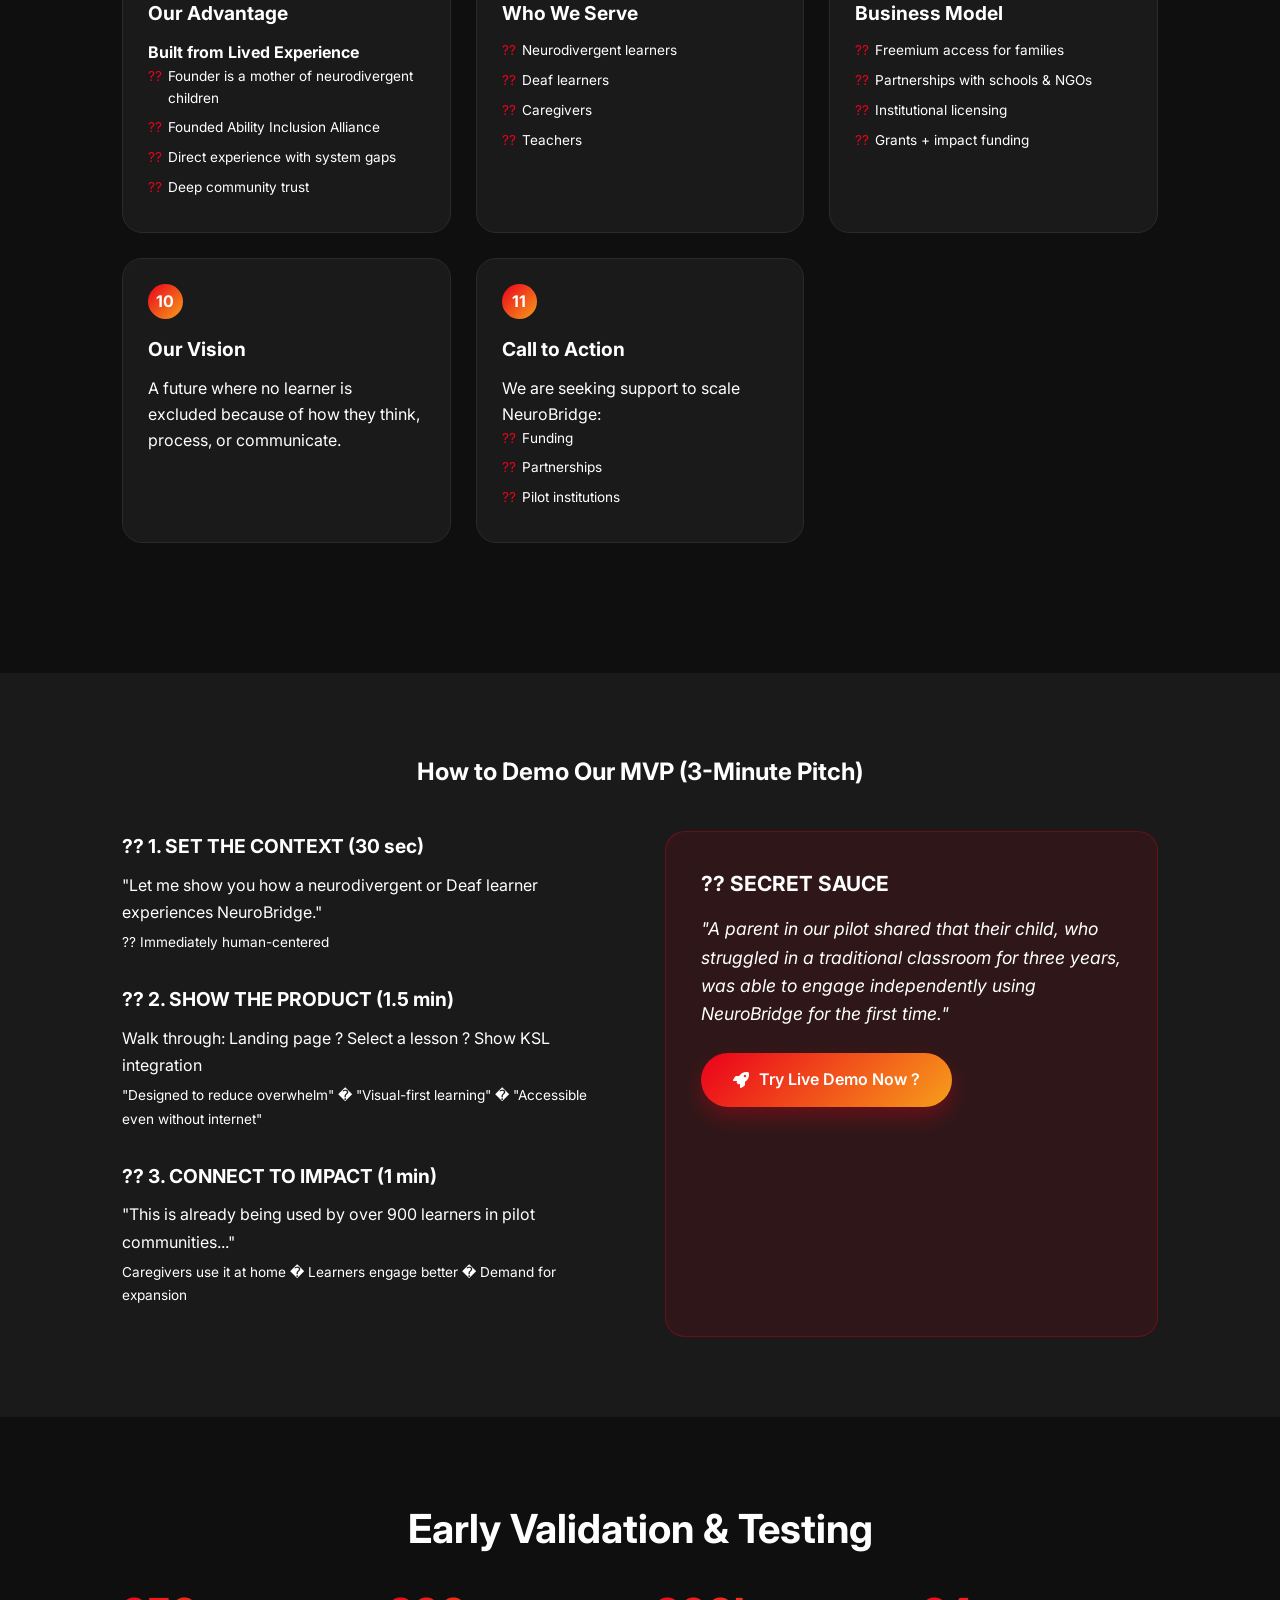
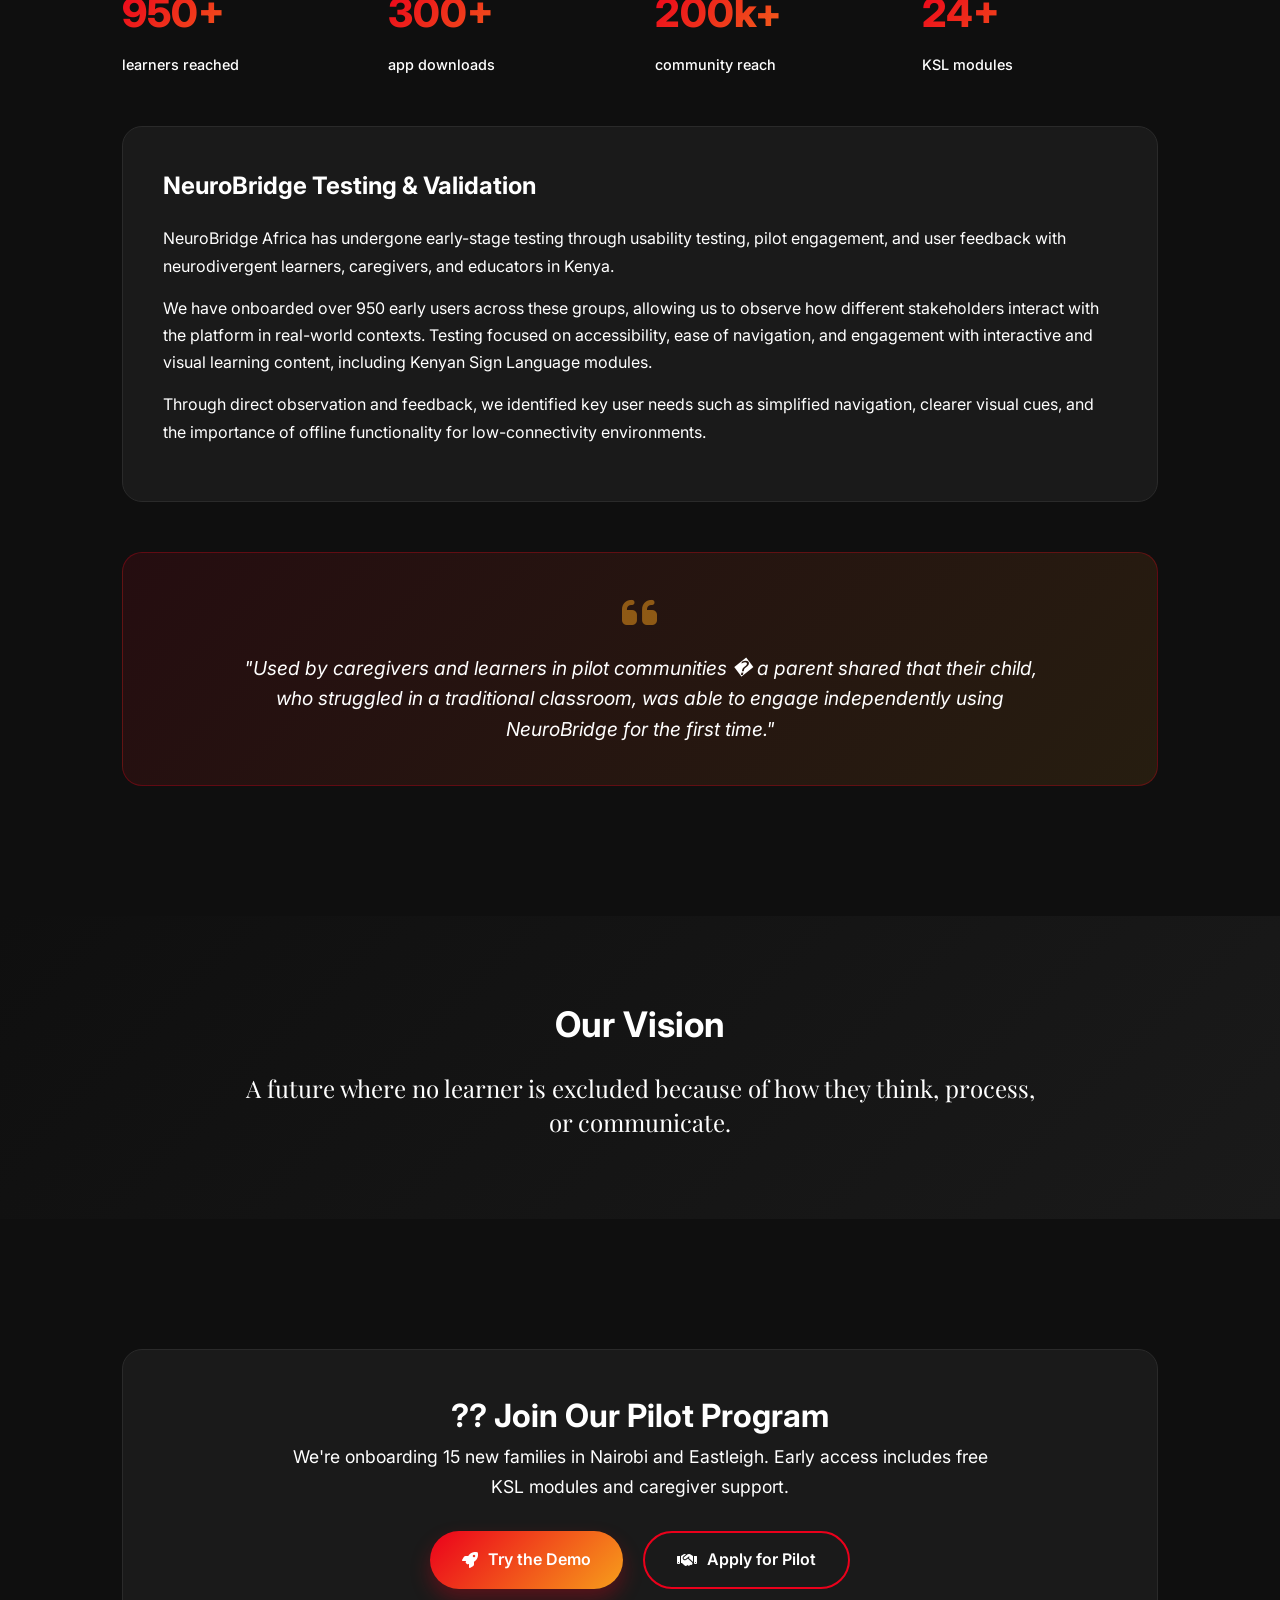
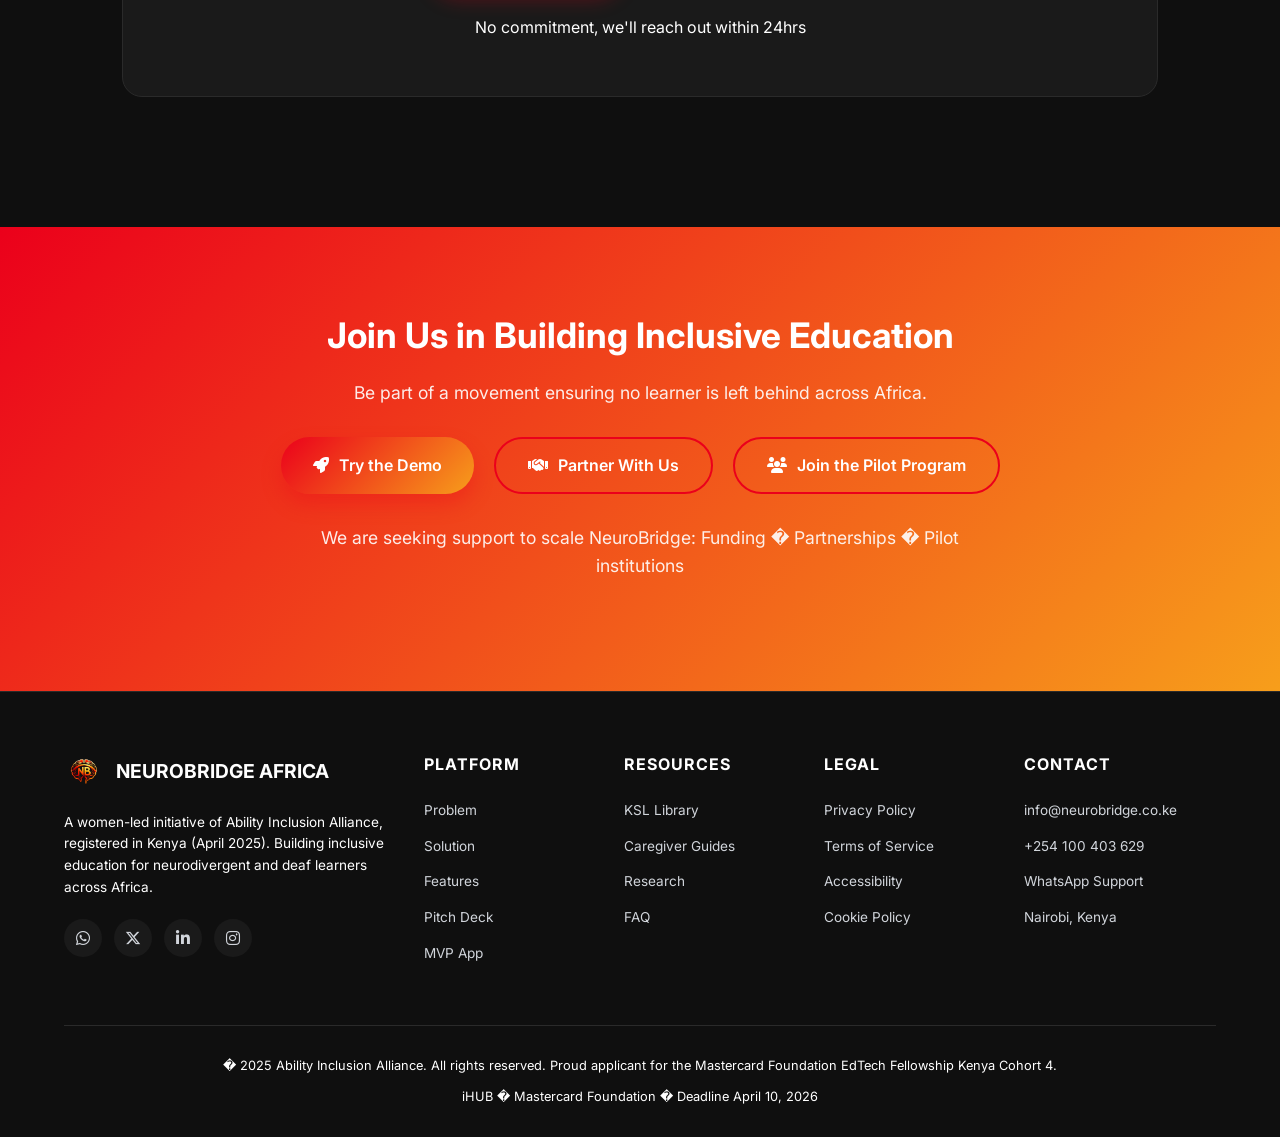
==== commit d2049682: "Add hero-image.png with hover animation" ====
--- a/index.html
+++ b/index.html
@@ -1463,7 +1463,7 @@
                 </div>
             </div>
             <div class="hero-image">
-    <img src="/hero-image.jpg" alt="NeuroBridge Africa - Inclusive Learning" style="width: 100%; height: 400px; object-fit: cover; border-radius: 30px;">
+    <img src="/hero-image.png" alt="NeuroBridge Africa - Inclusive Learning" style="width: 100%; height: 400px; object-fit: cover; border-radius: 30px;">
     <div style="position: absolute; bottom: 0; left: 0; right: 0; background: linear-gradient(to top, rgba(0,0,0,0.8), transparent); padding: 40px 30px 30px; border-radius: 0 0 30px 30px;">
         <h3 style="color: white;">Inclusive Learning for All</h3>
         <p style="color: white; opacity: 0.9;">KSL-integrated � Neurodivergent-friendly � Offline-first</p>
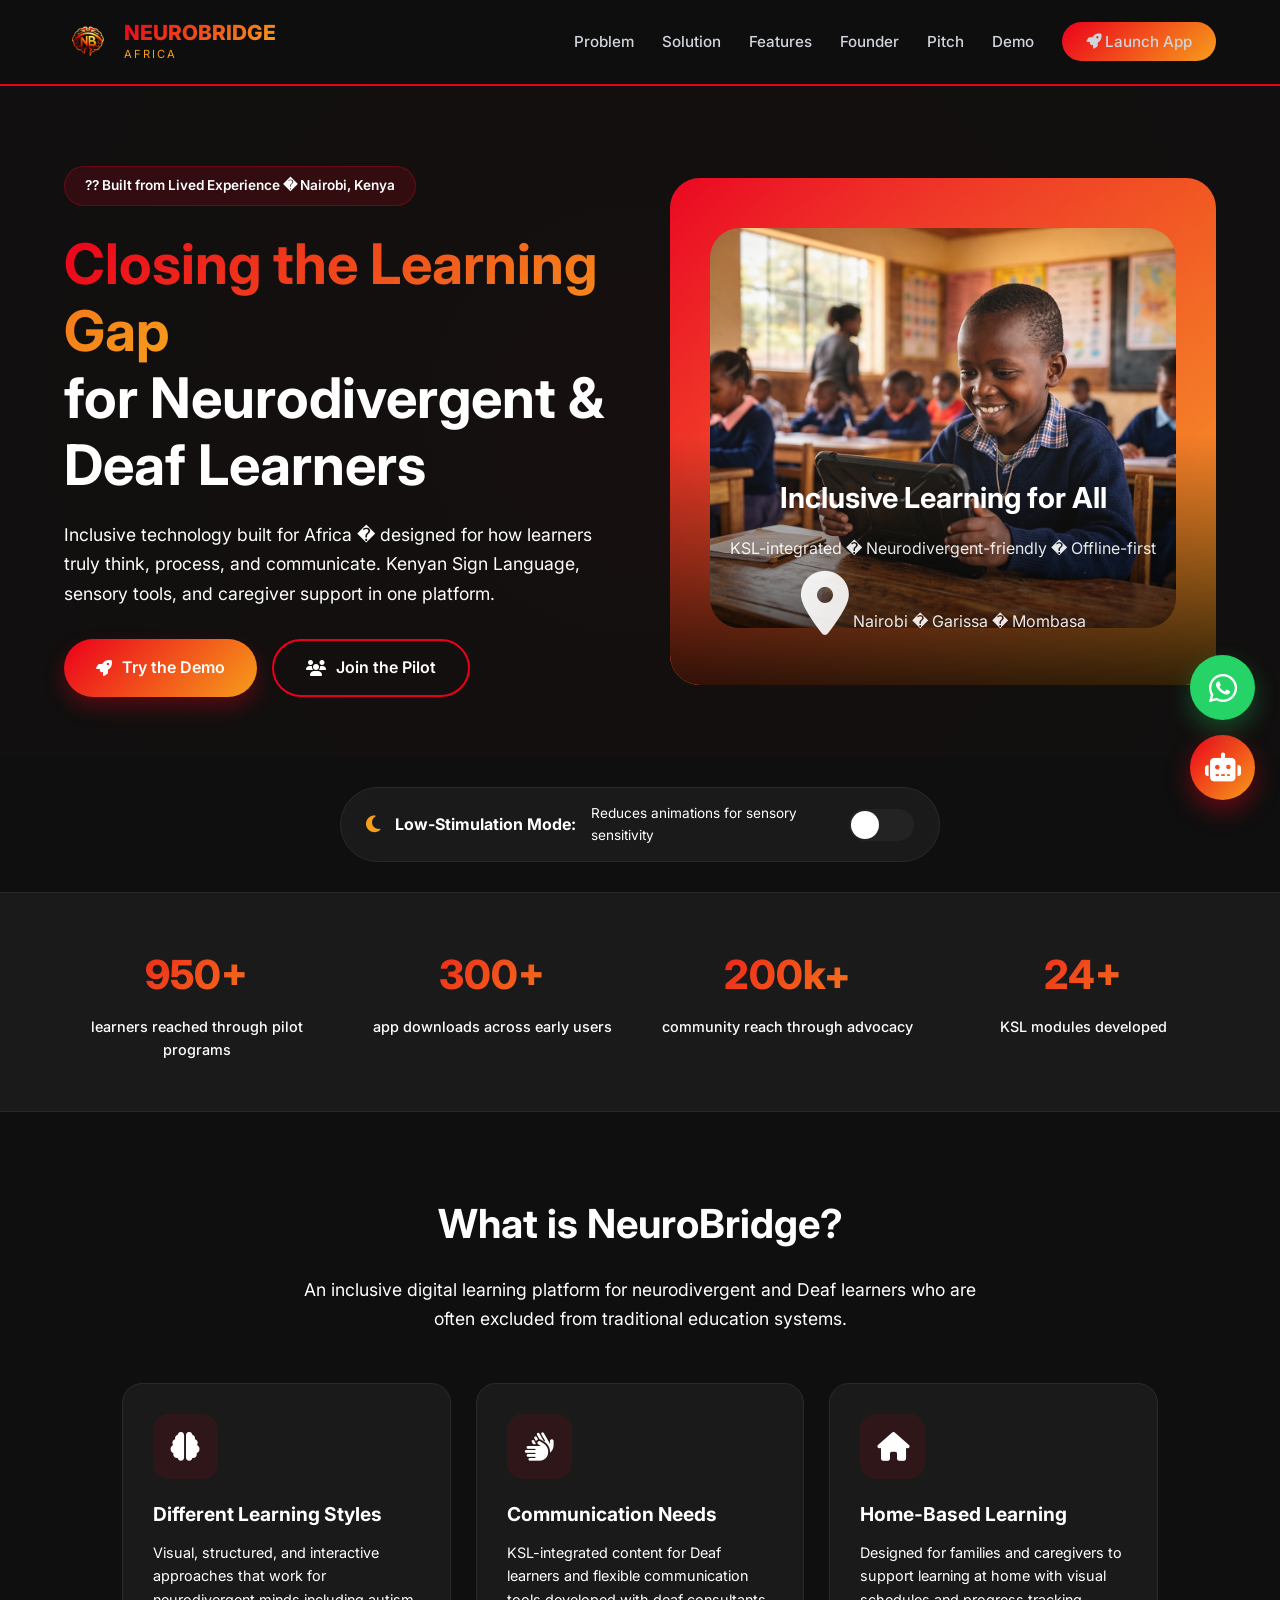
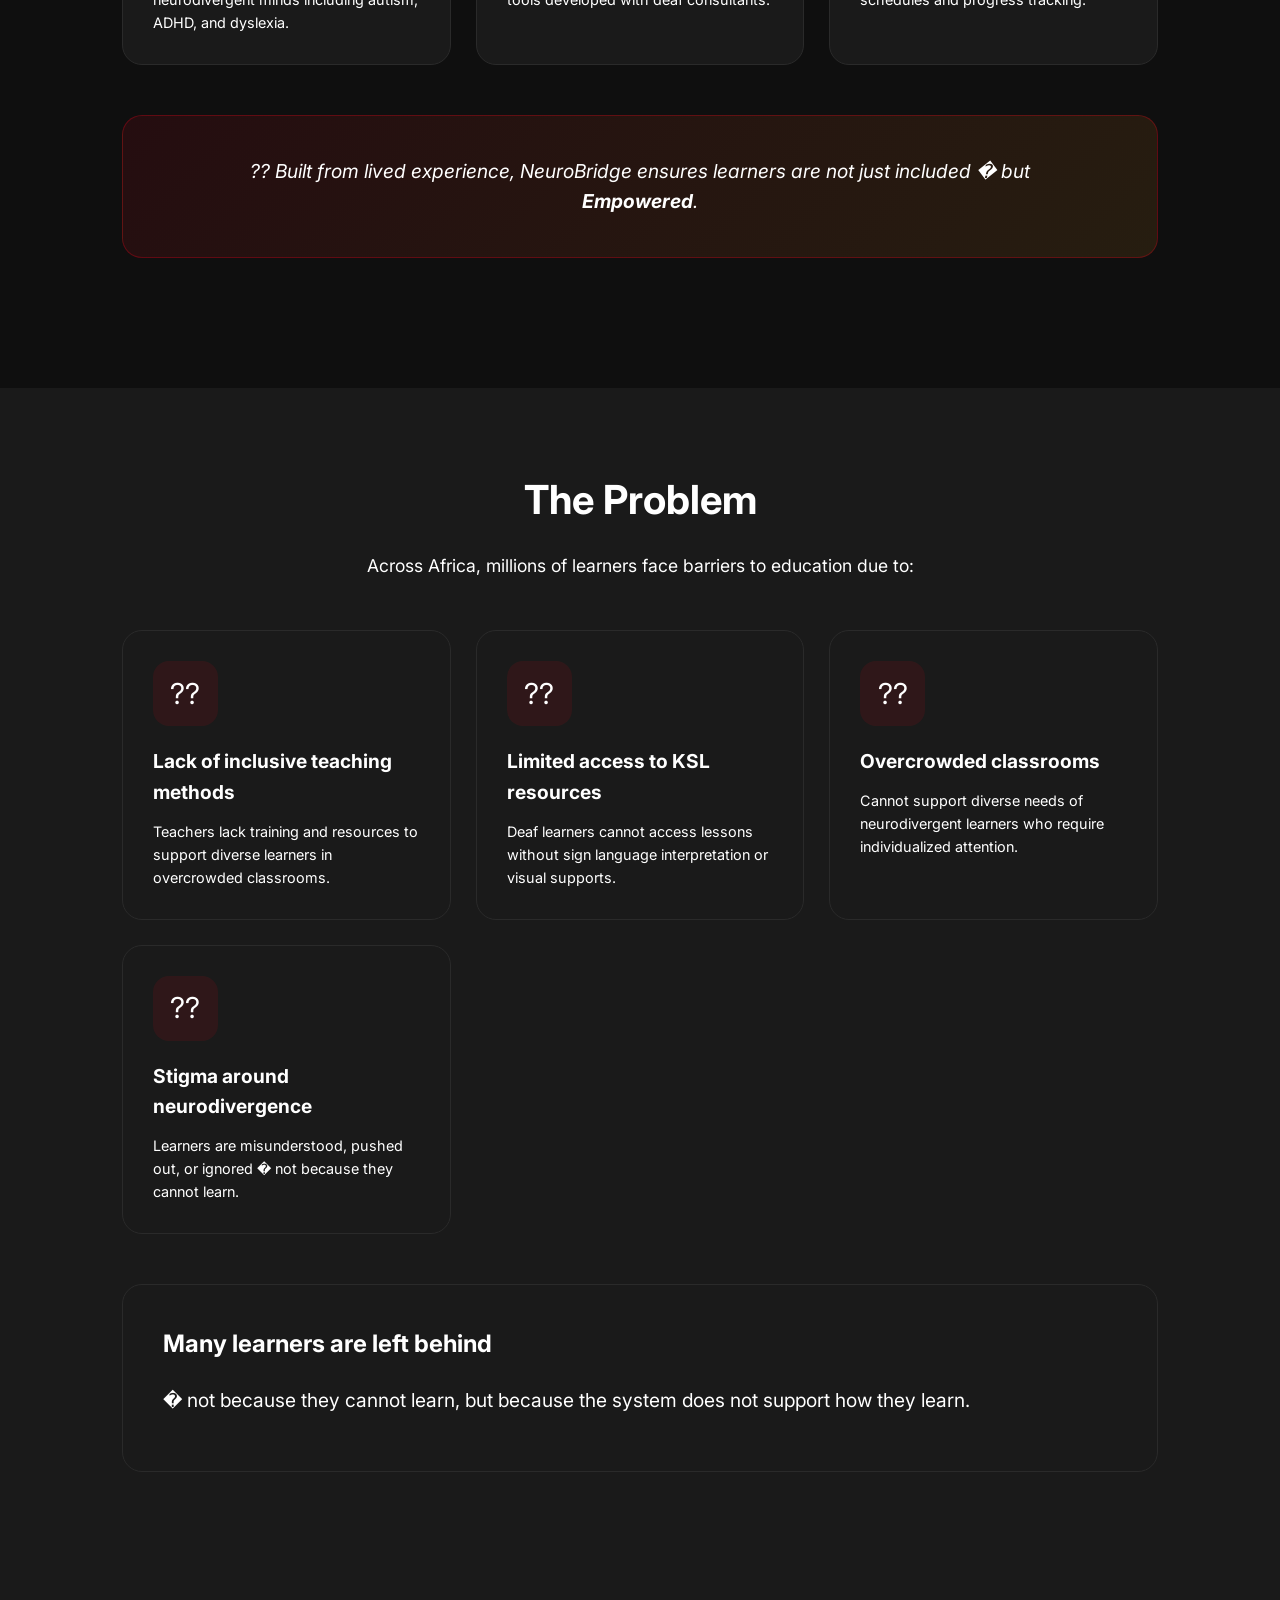
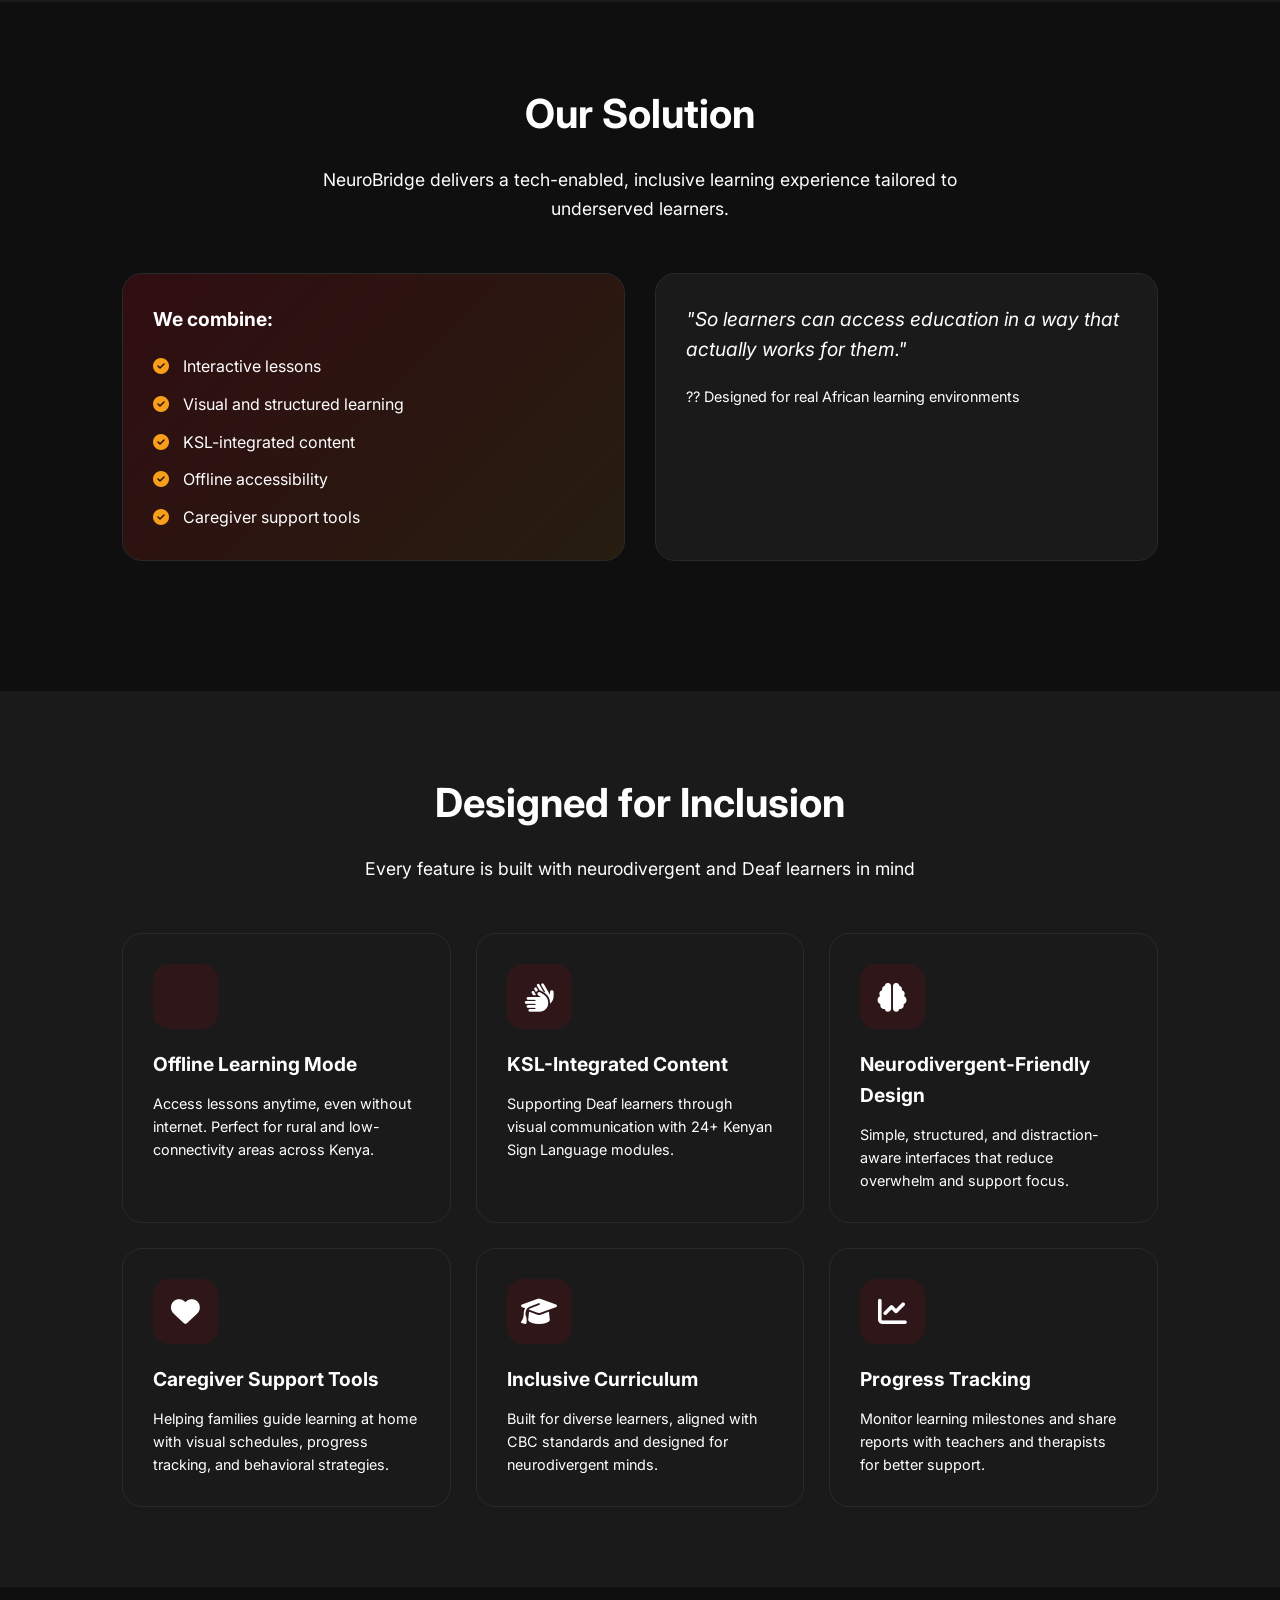
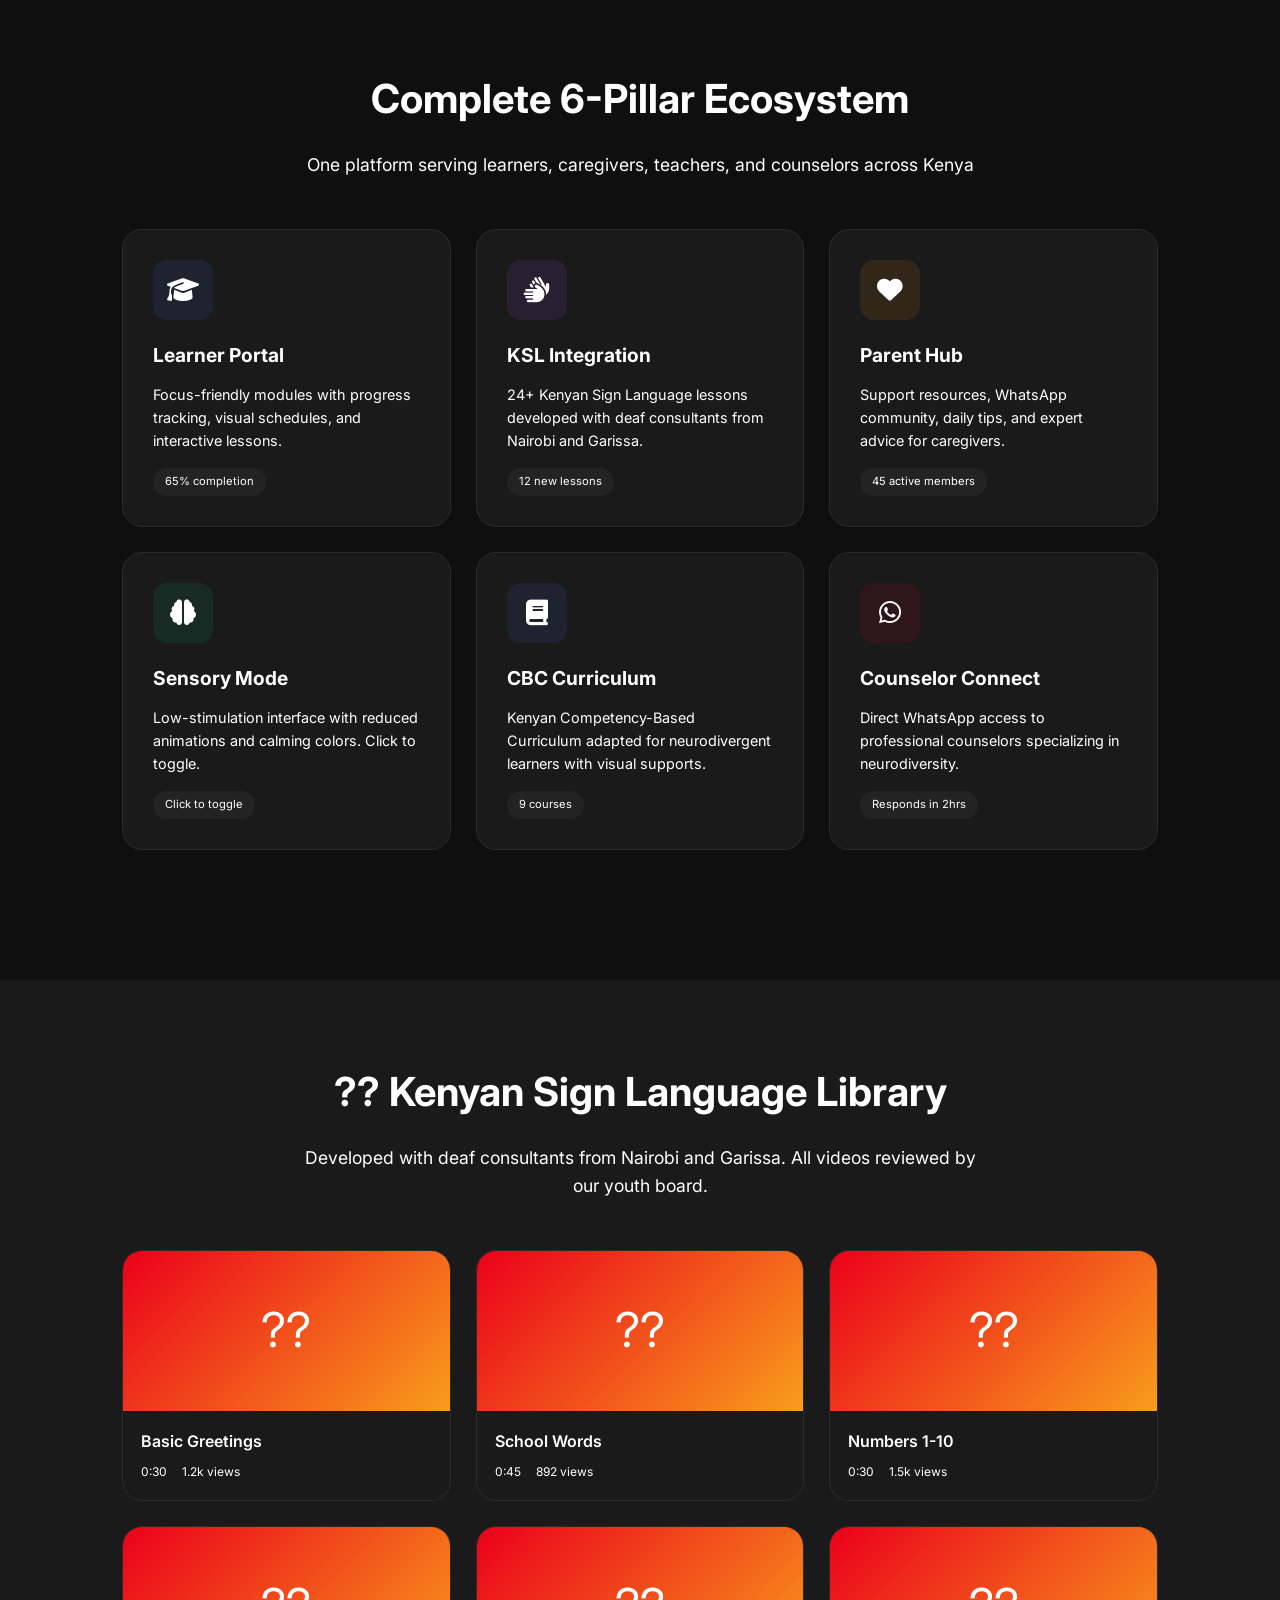
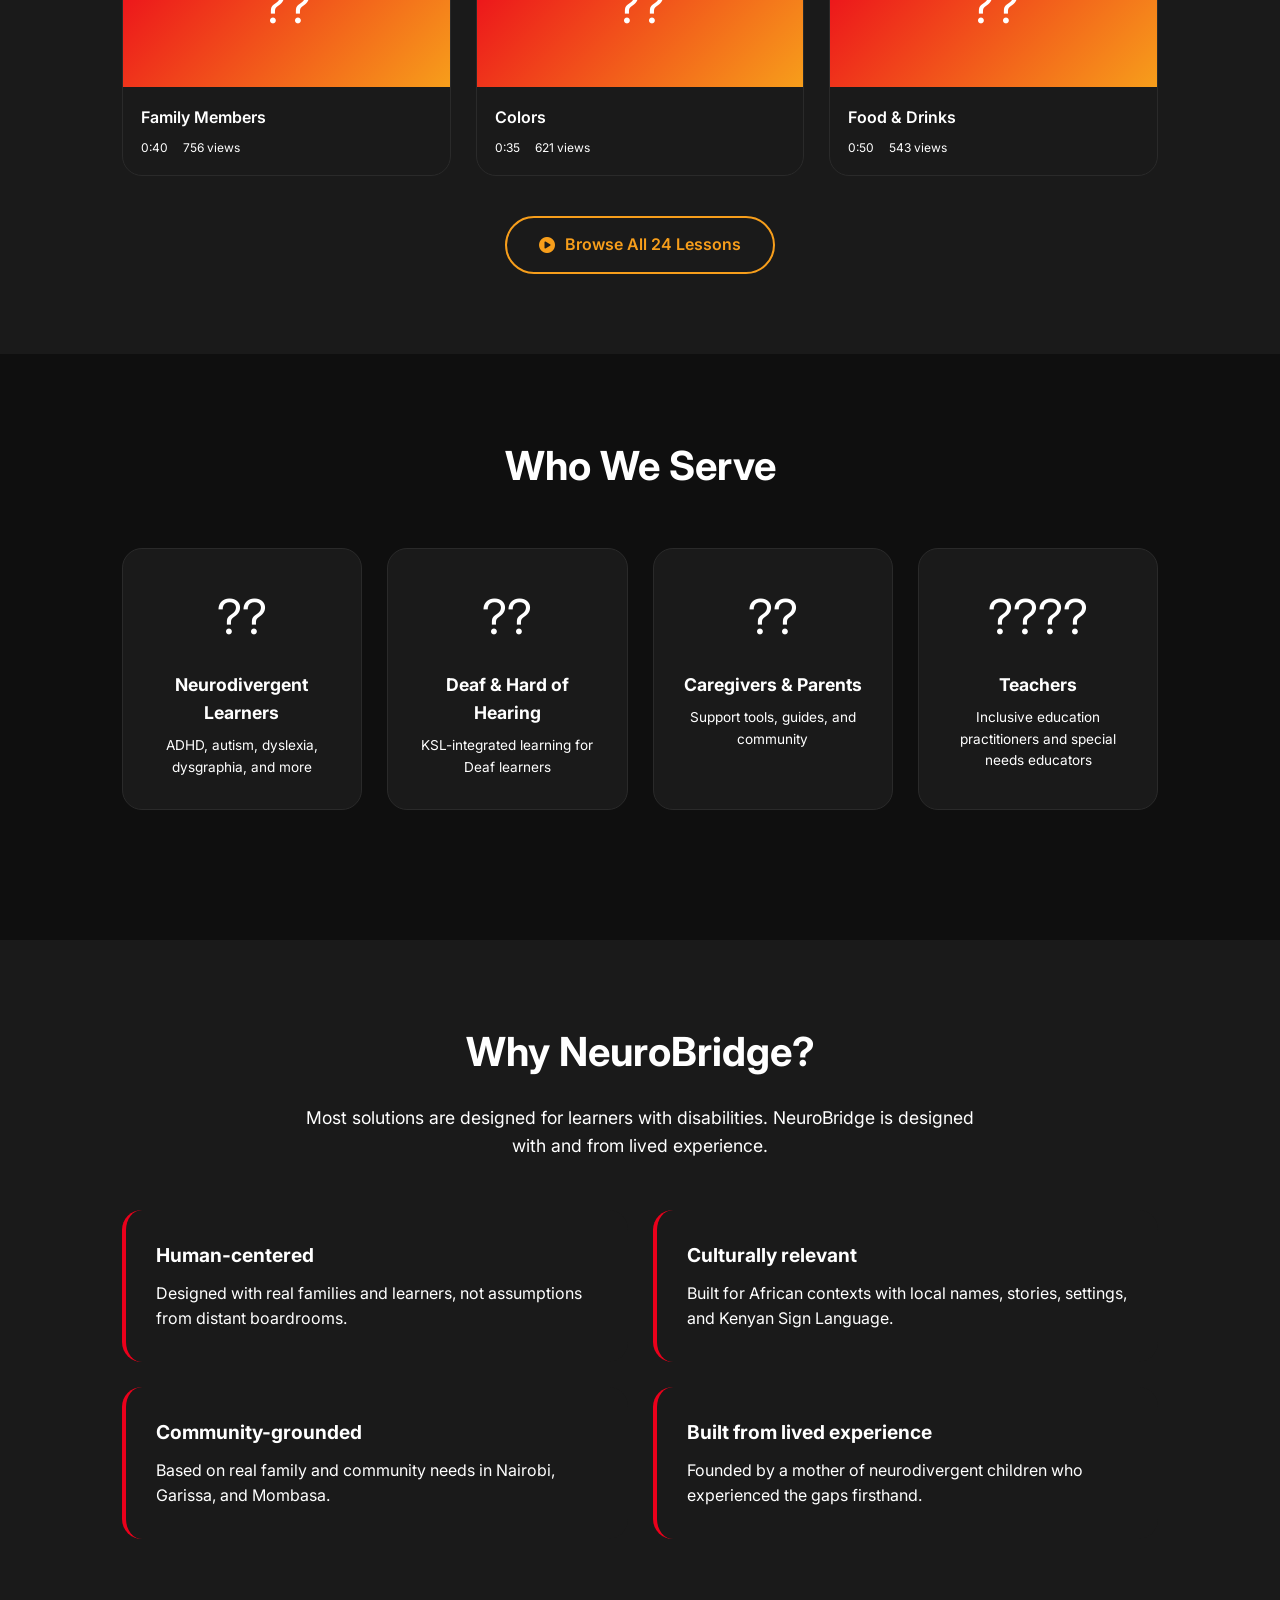
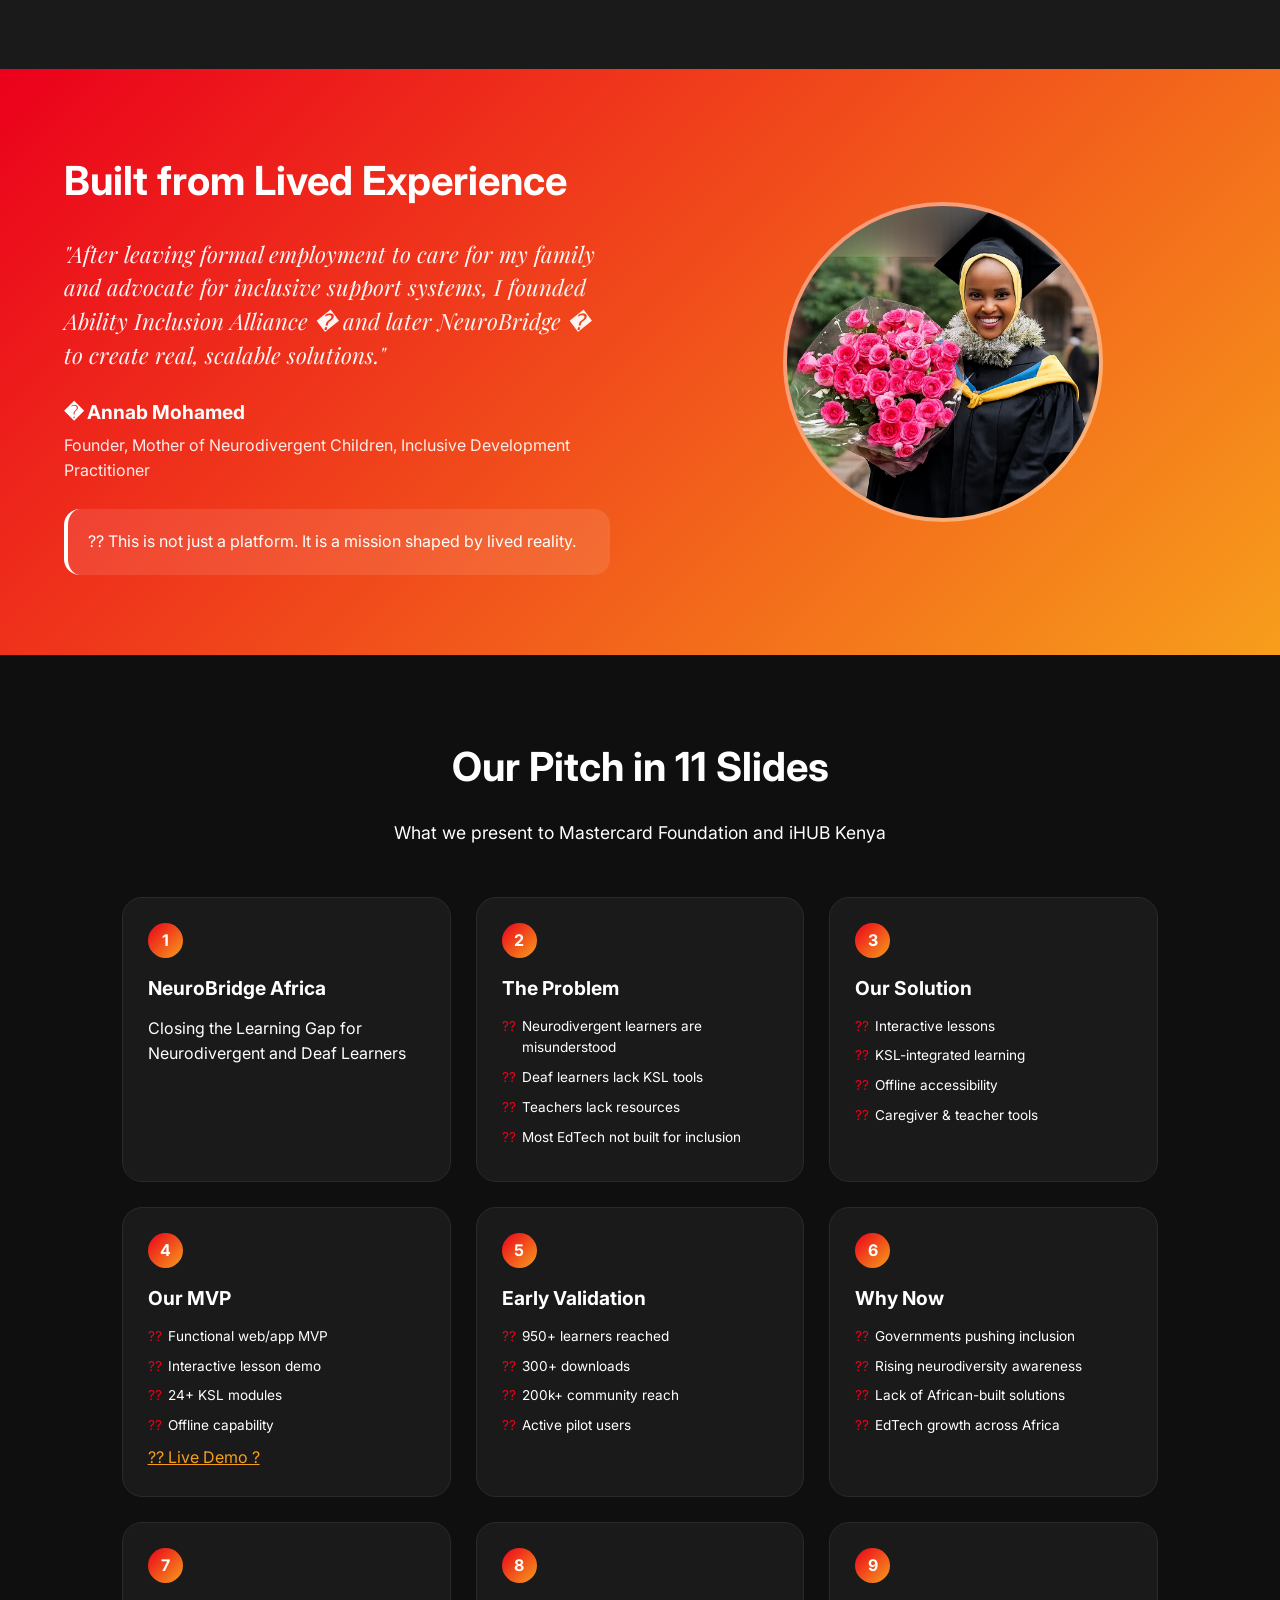
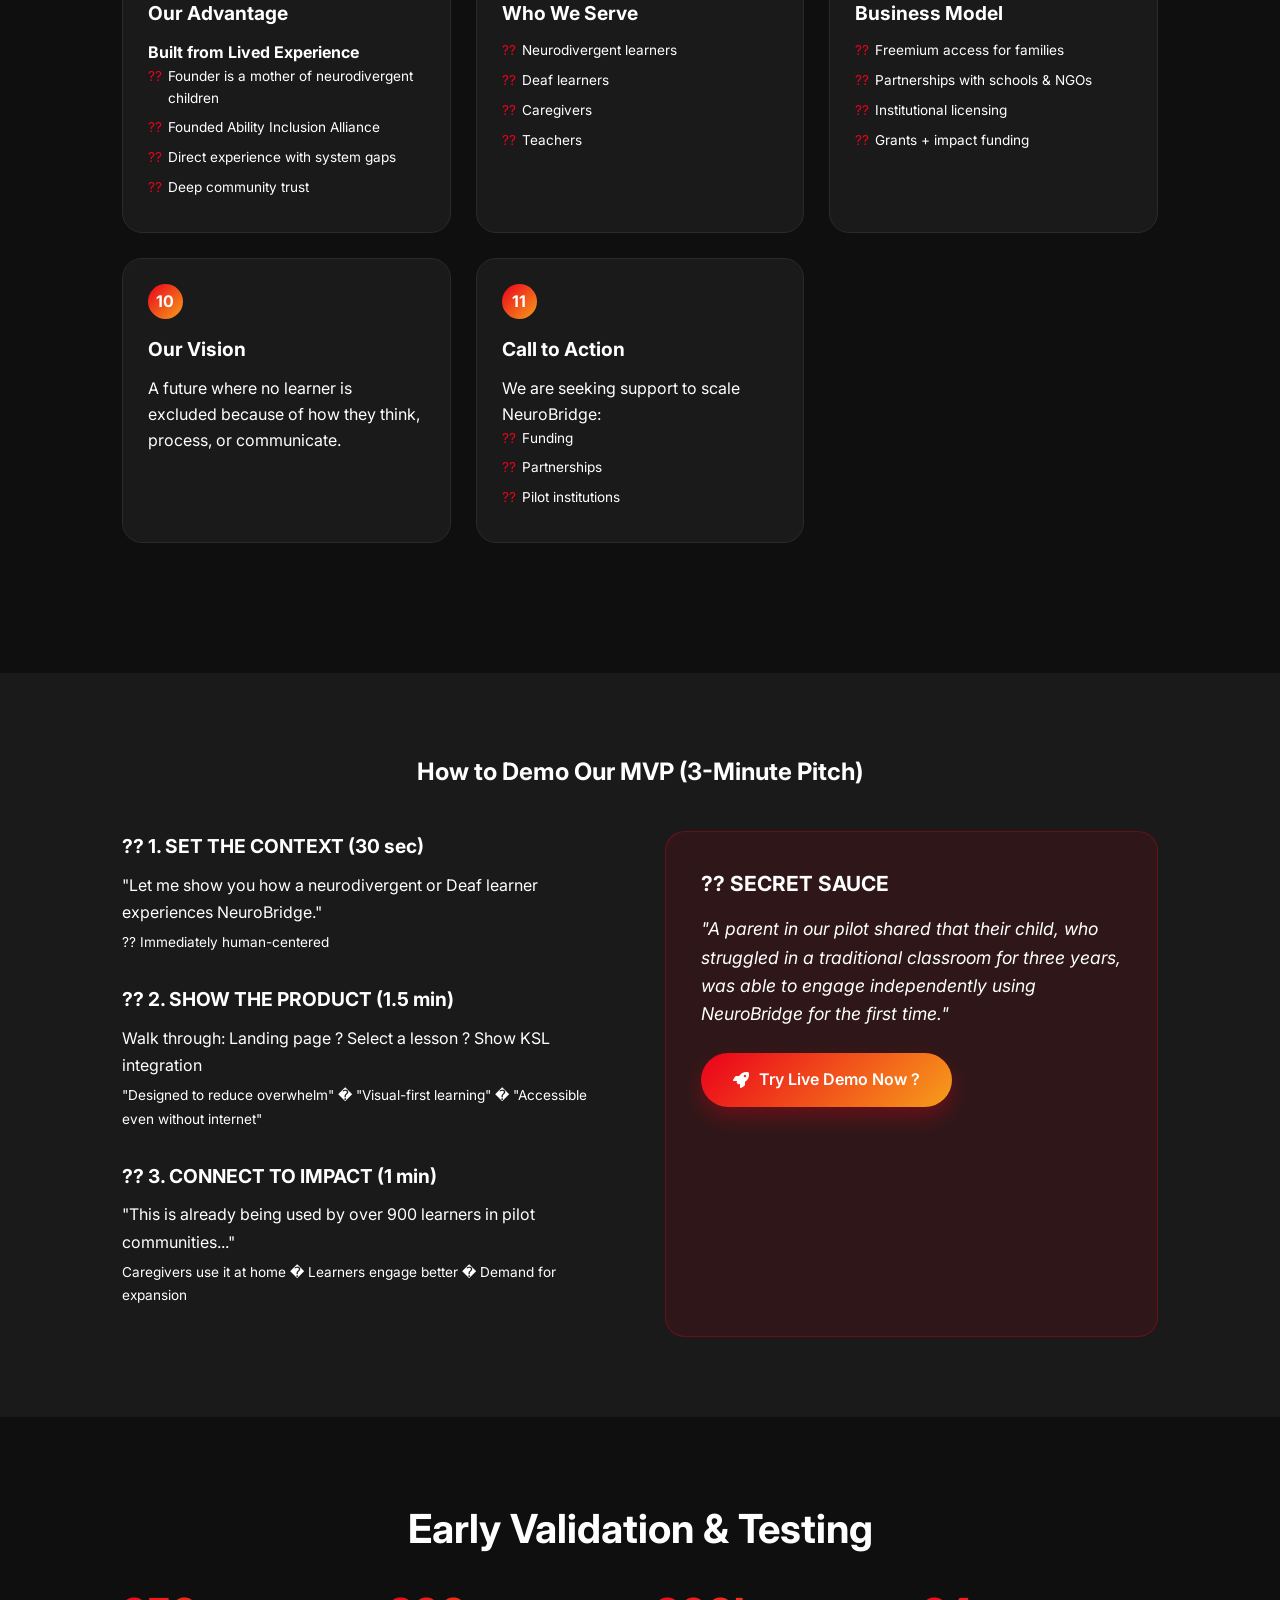
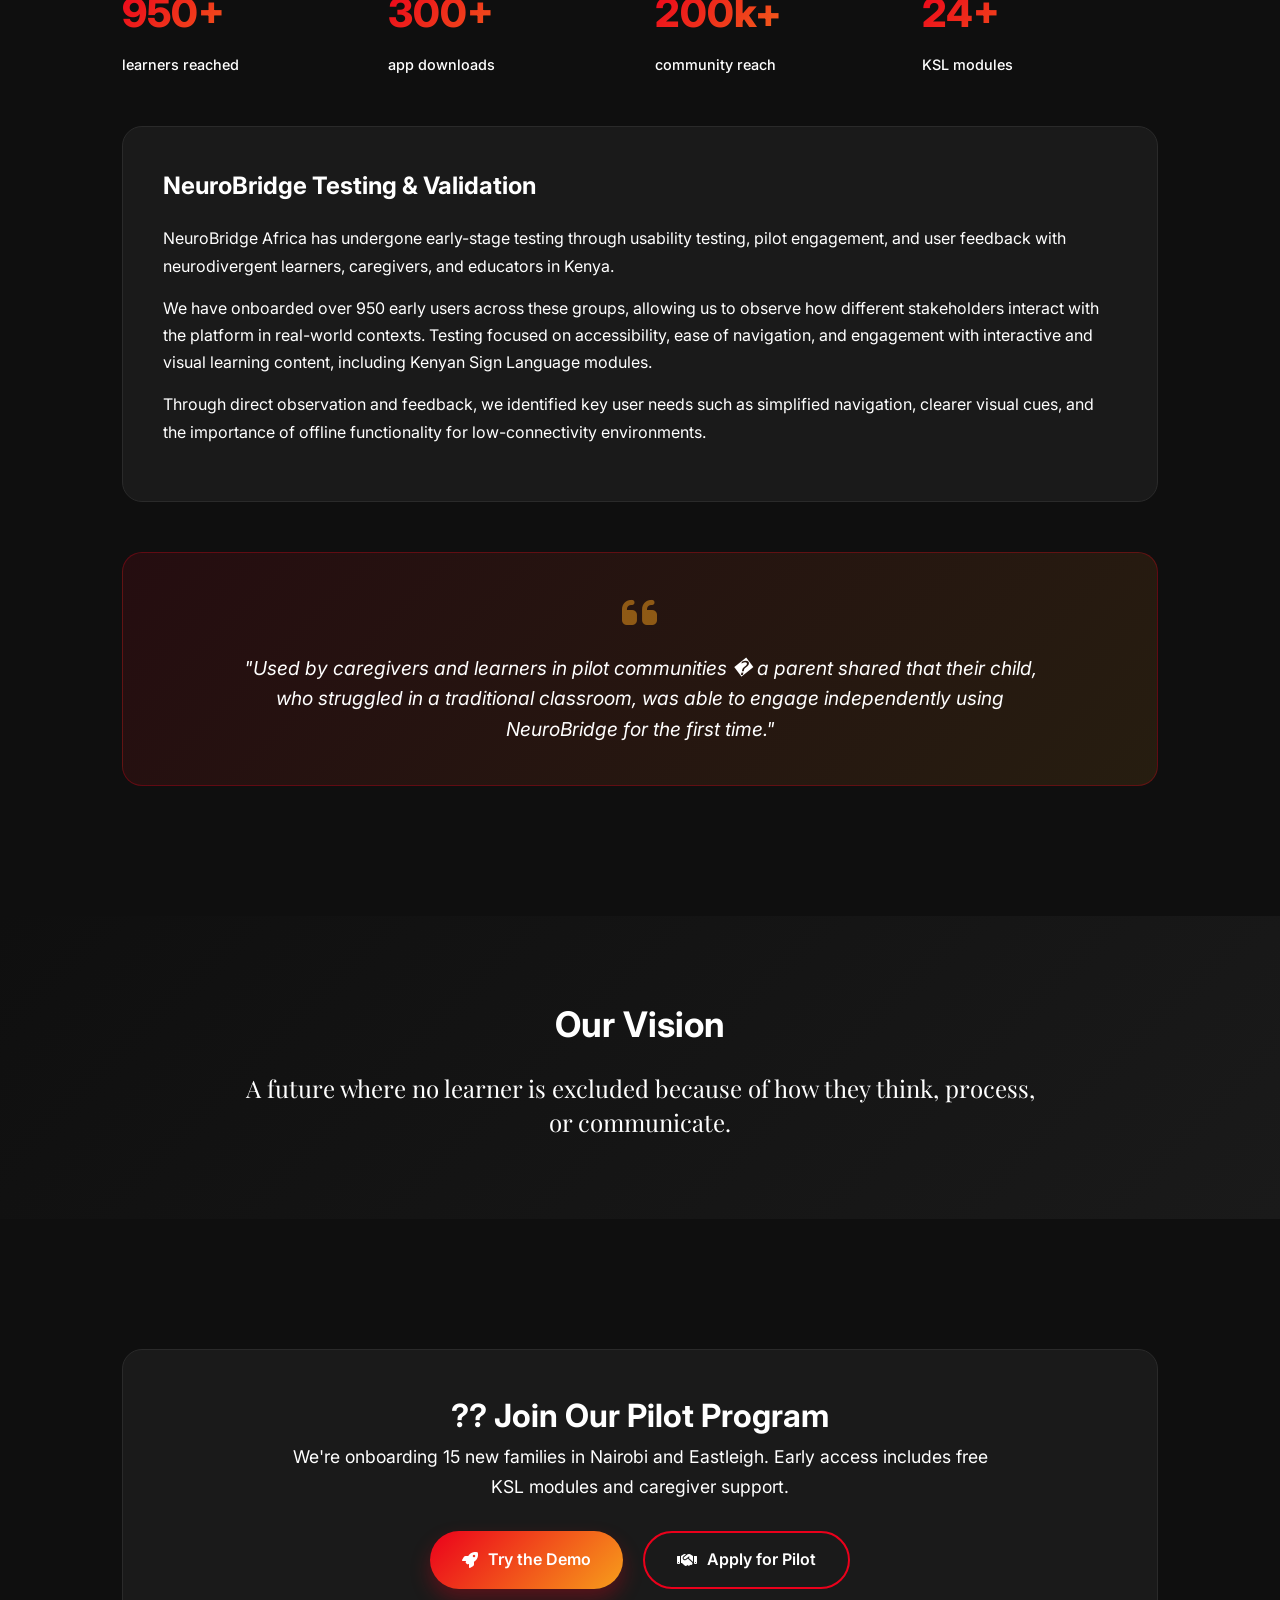
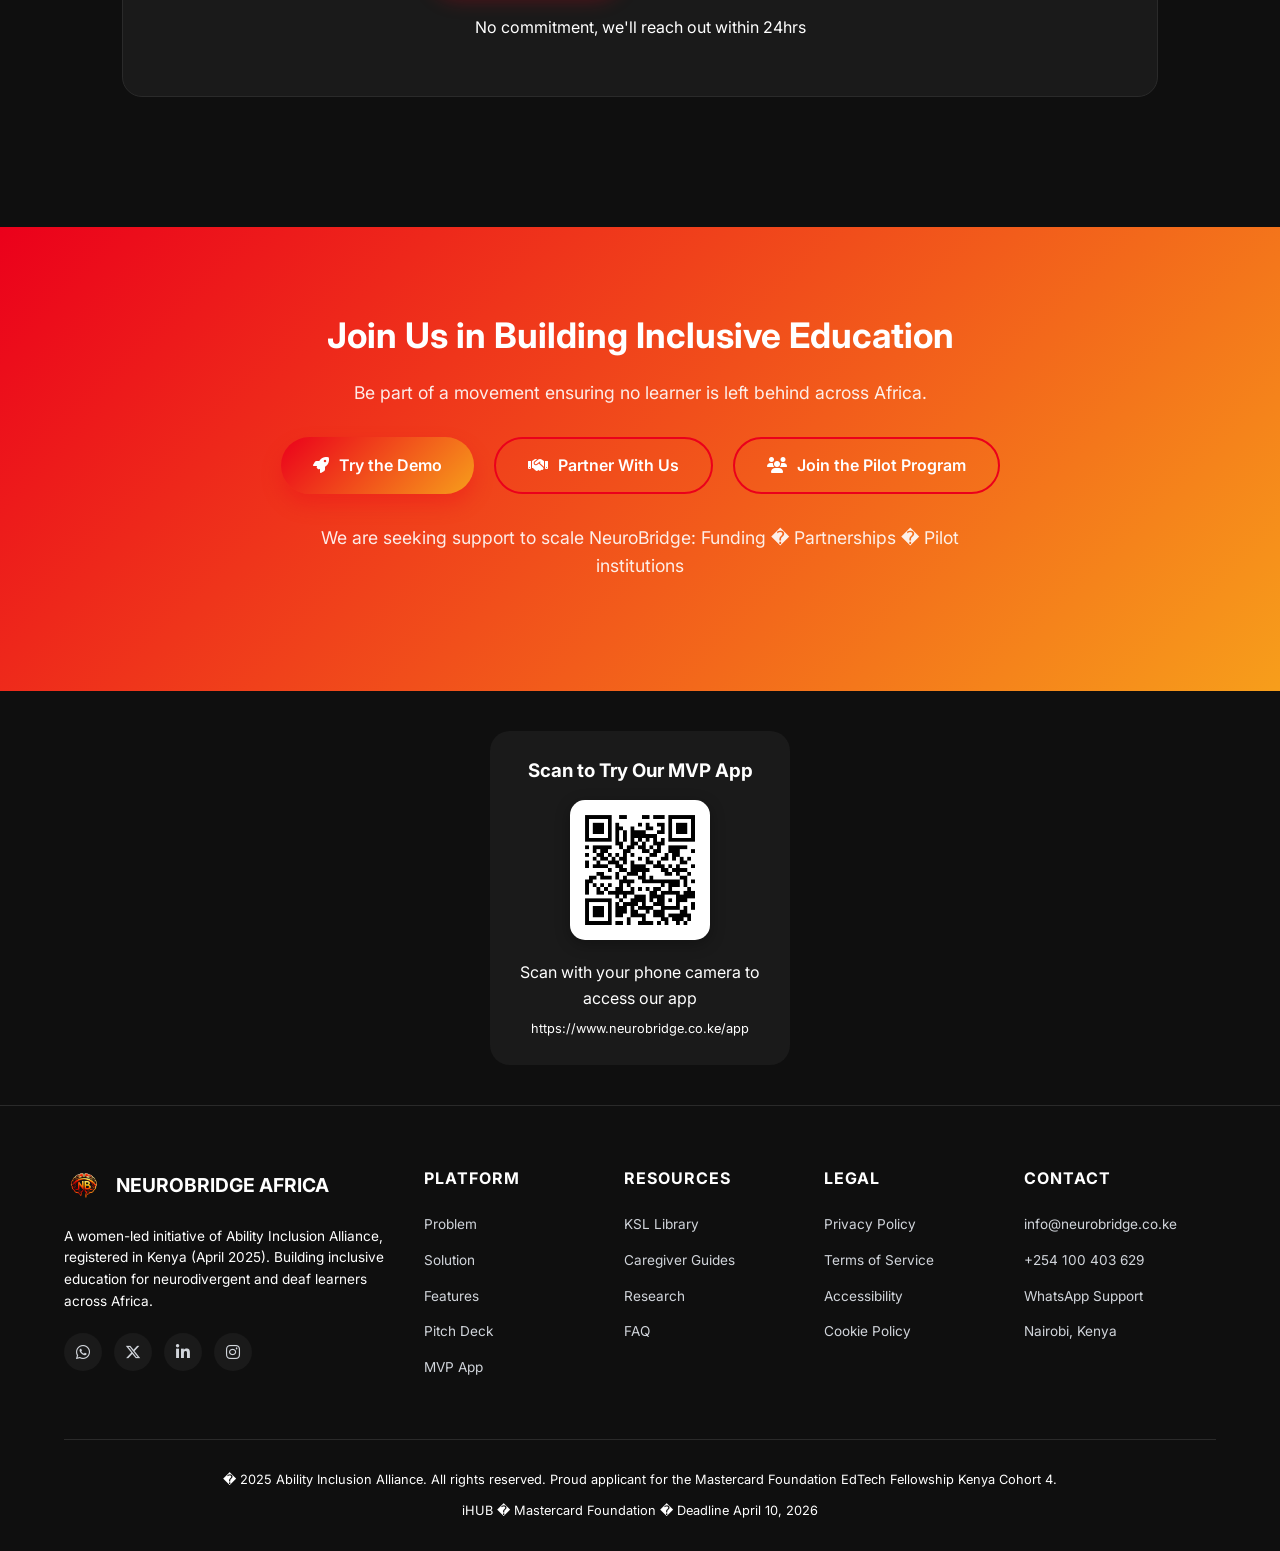
==== commit ef51825f: "Add QR code and Google Map sections to main site and app" ====
--- a/index.html
+++ b/index.html
@@ -1940,7 +1940,13 @@
     </section>
 
     <!-- ===== FOOTER ===== -->
-    <footer class="footer">
+            <!-- QR Code Section -->
+        <div class="qr-section" style="text-align: center; margin: 40px auto; max-width: 300px; padding: 25px; background: var(--bg-card); border-radius: 20px;">
+            <h3 style="margin-bottom: 15px;"> Scan to Try Our MVP App</h3>
+            <img src="/qrcode.png" alt="Scan to download NeuroBridge App" style="width: 140px; height: 140px; border-radius: 15px; box-shadow: 0 4px 15px rgba(0,0,0,0.3);">
+            <p style="margin-top: 12px; color: var(--text-secondary);">Scan with your phone camera to access our app</p>
+            <p style="margin-top: 8px; font-size: 0.8rem; color: var(--text-muted);">https://www.neurobridge.co.ke/app</p>
+        </div><footer class="footer">
         <div class="footer-grid">
             <div>
                 <div class="footer-logo">
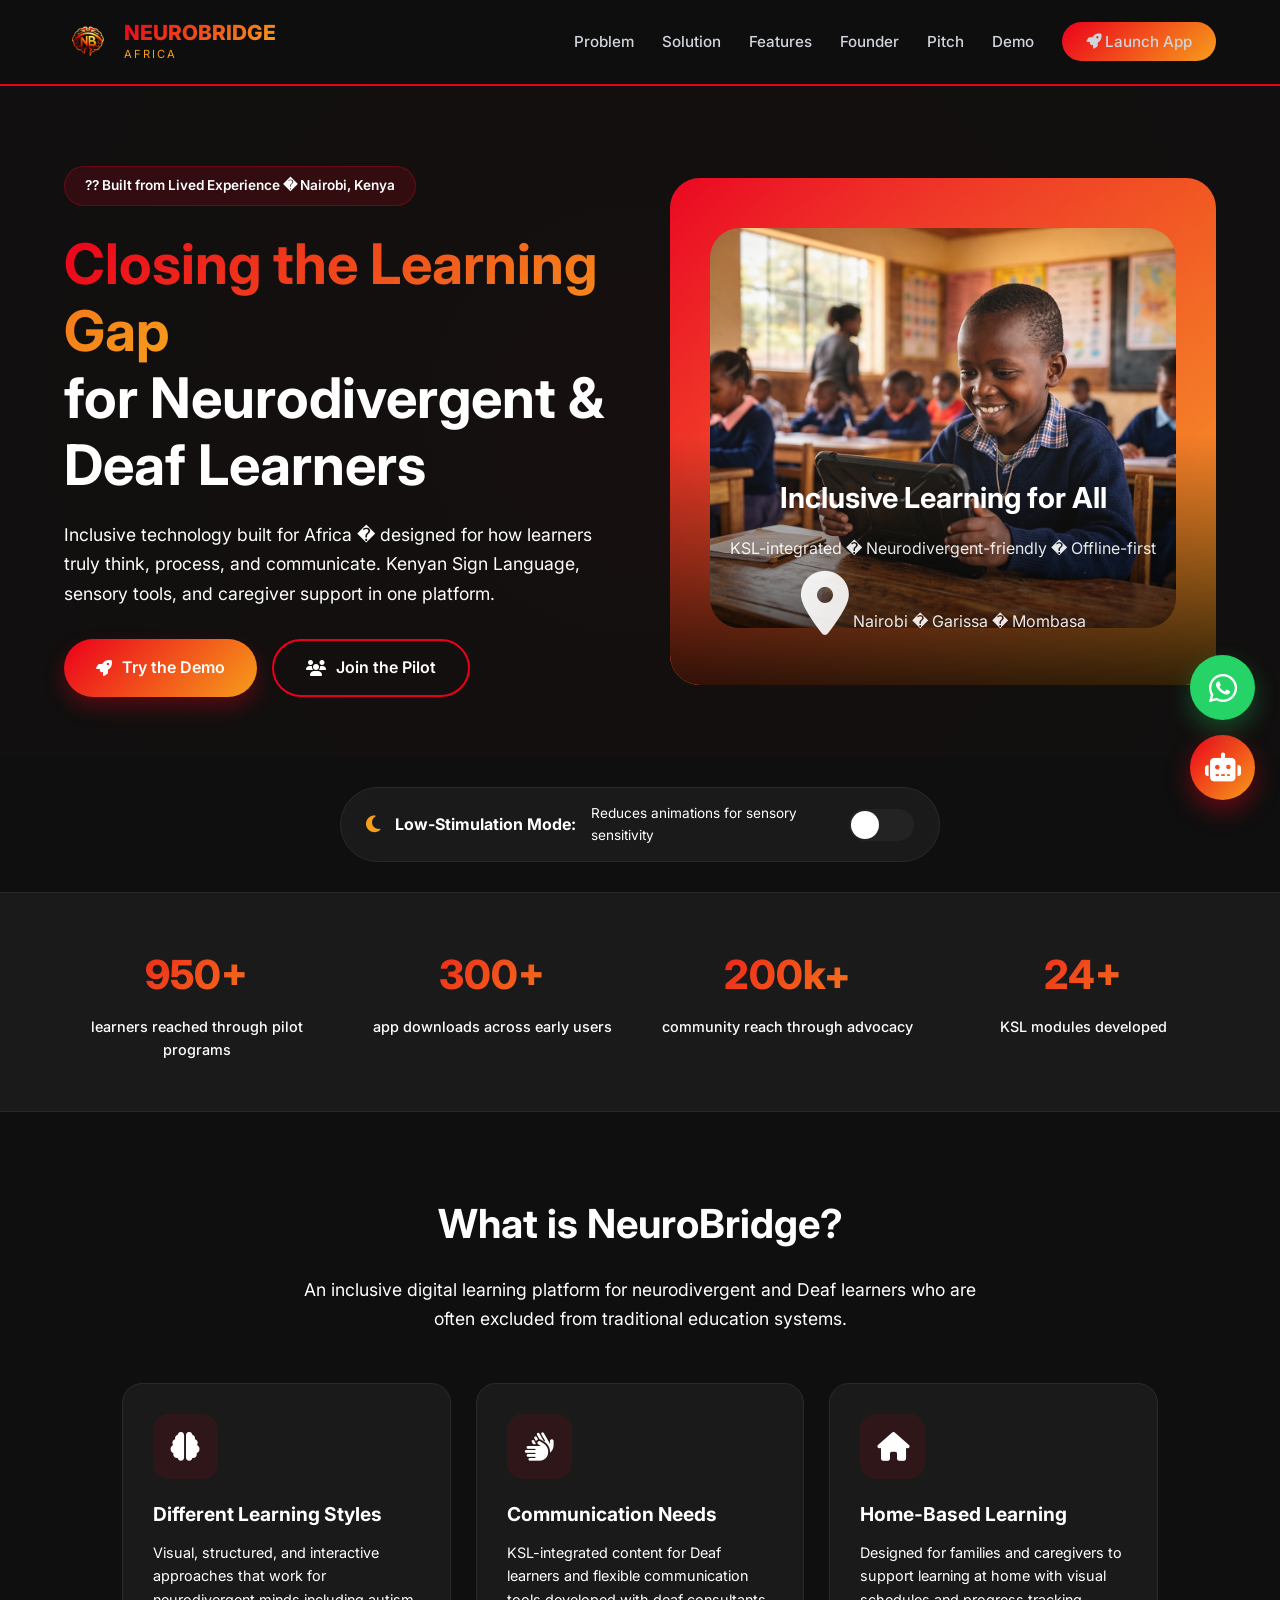
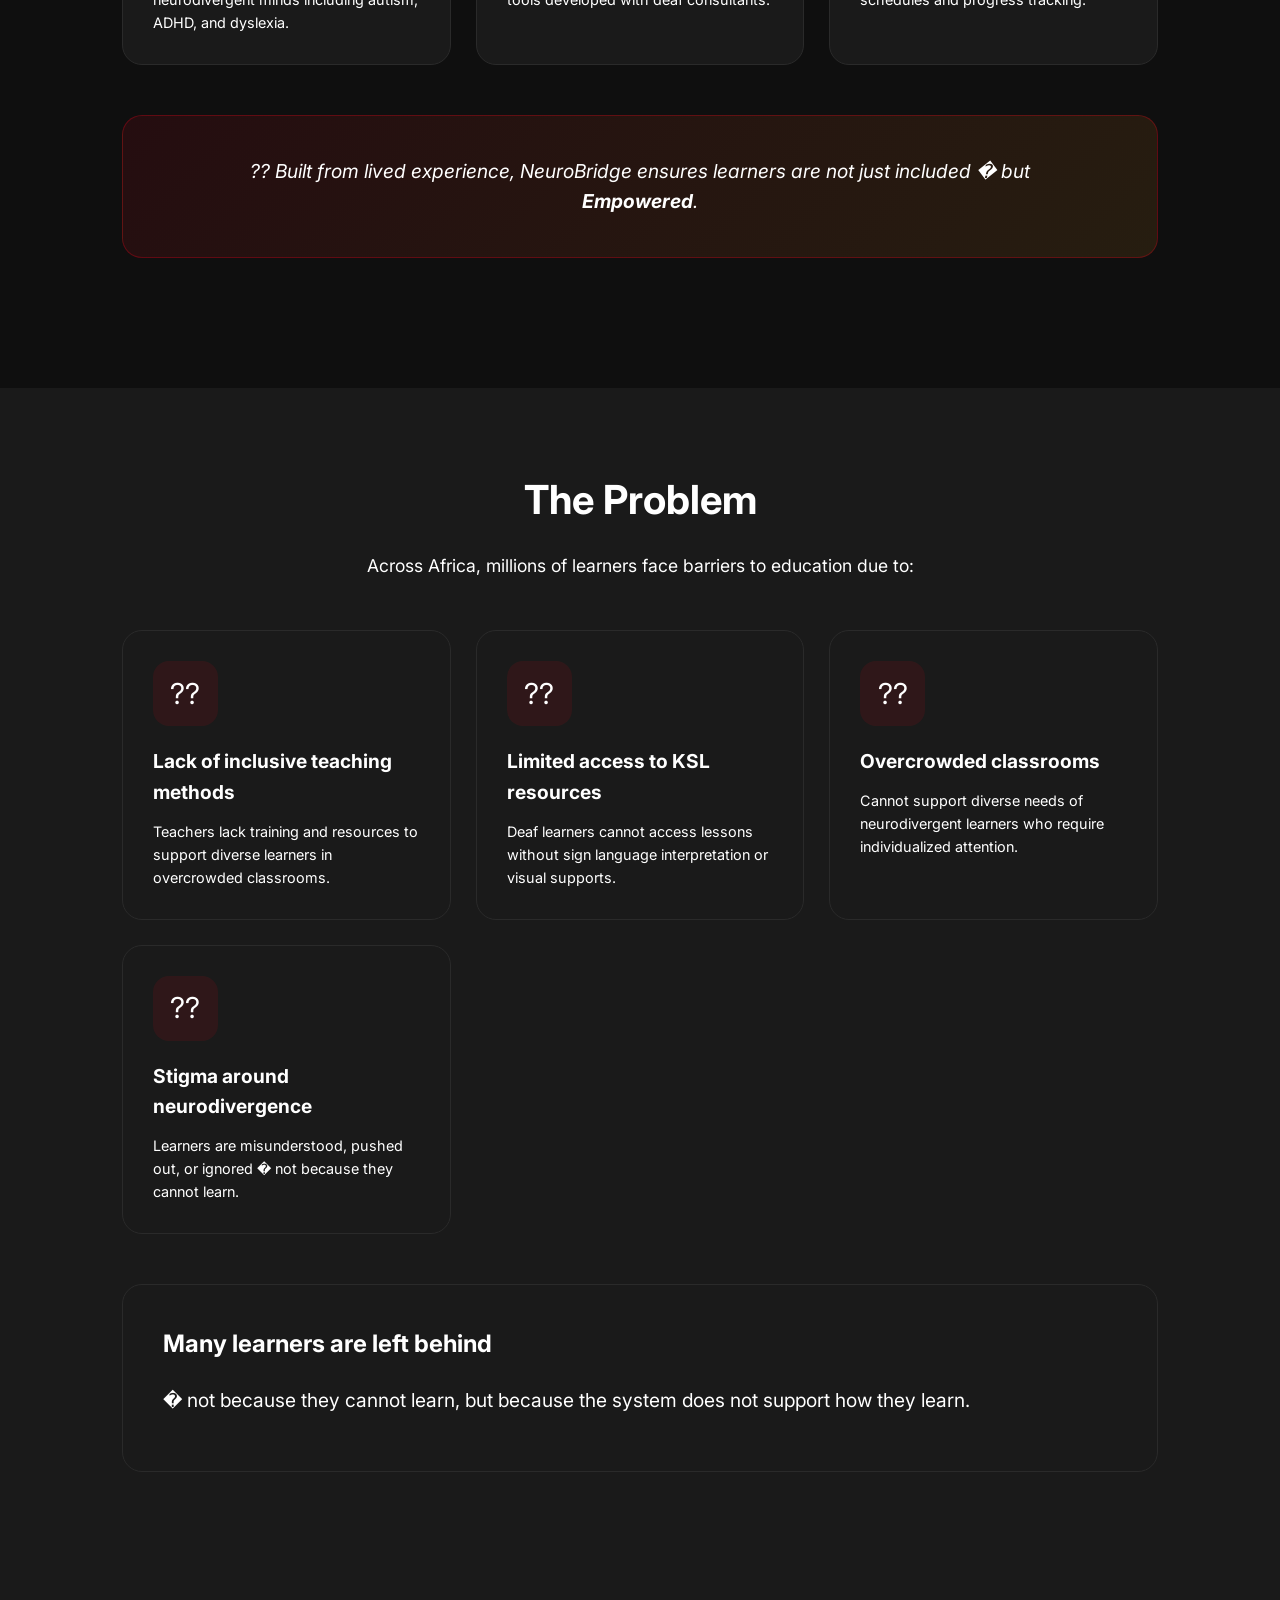
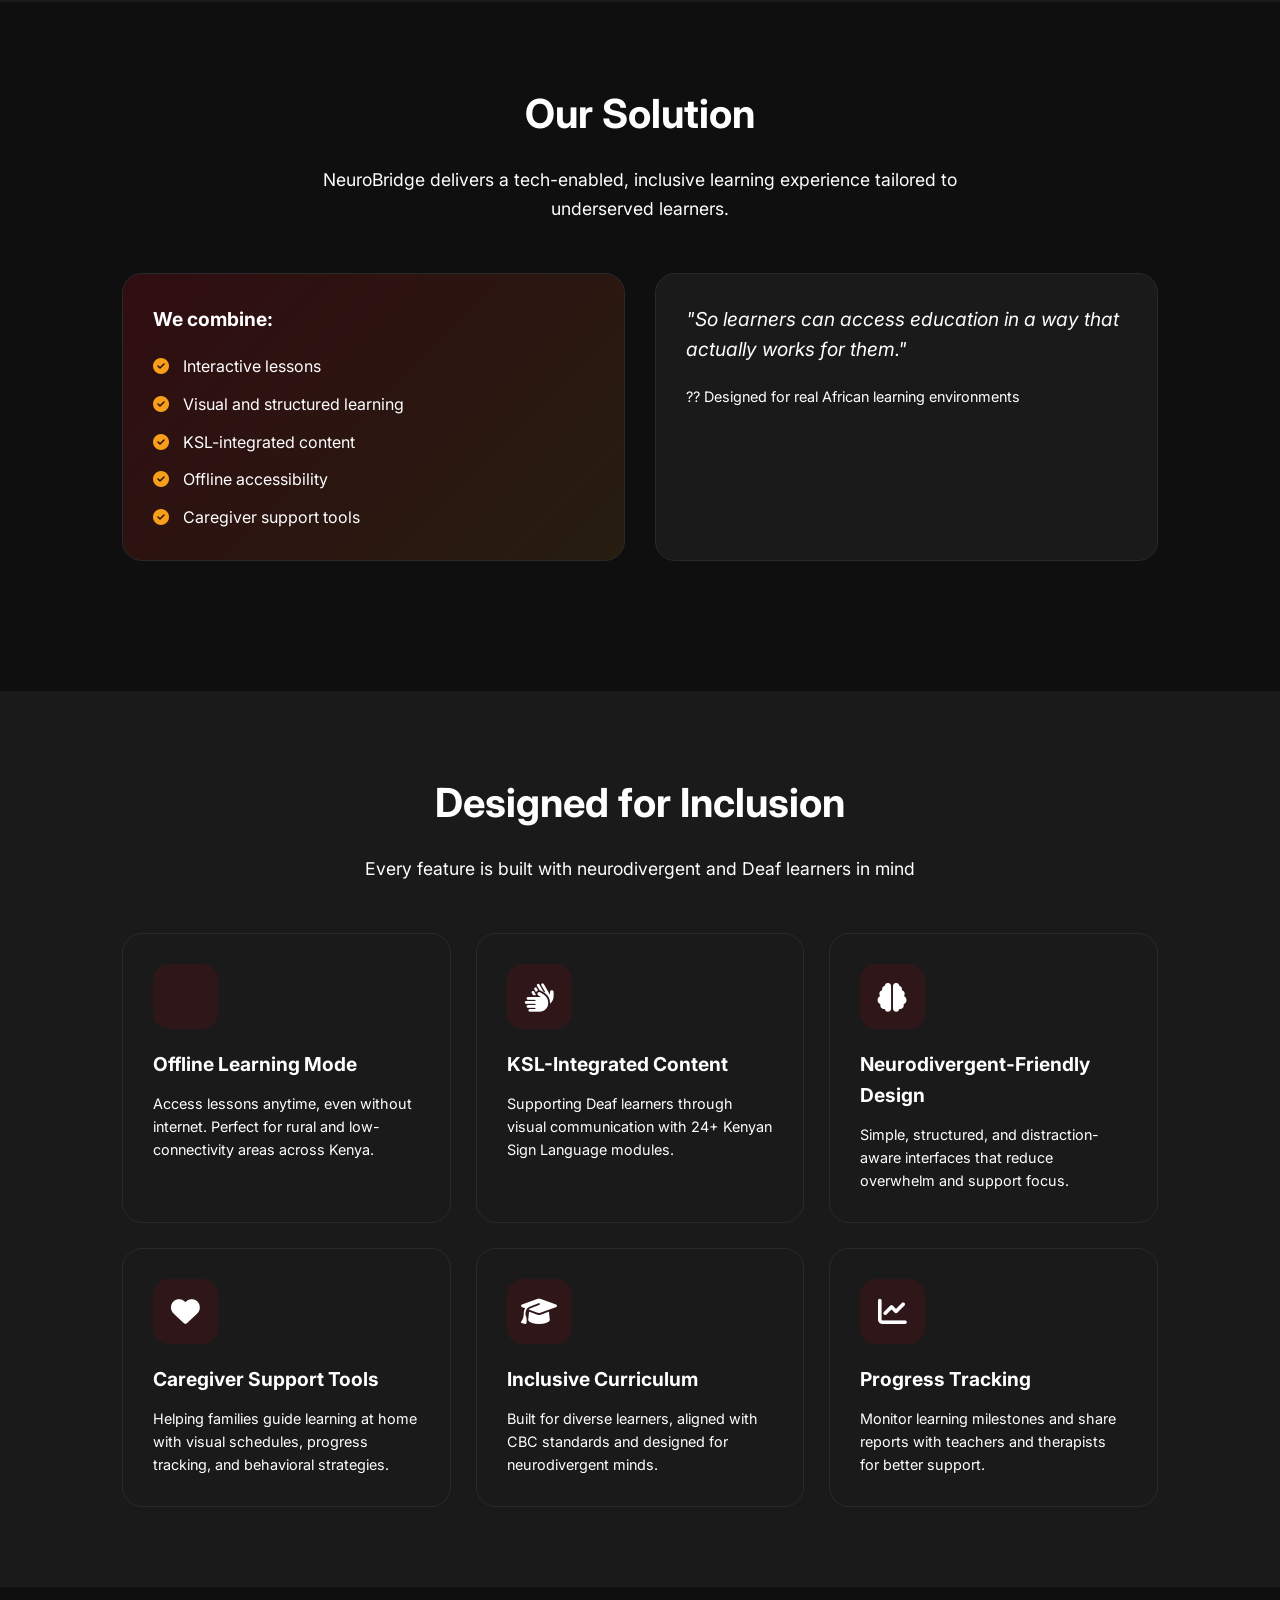
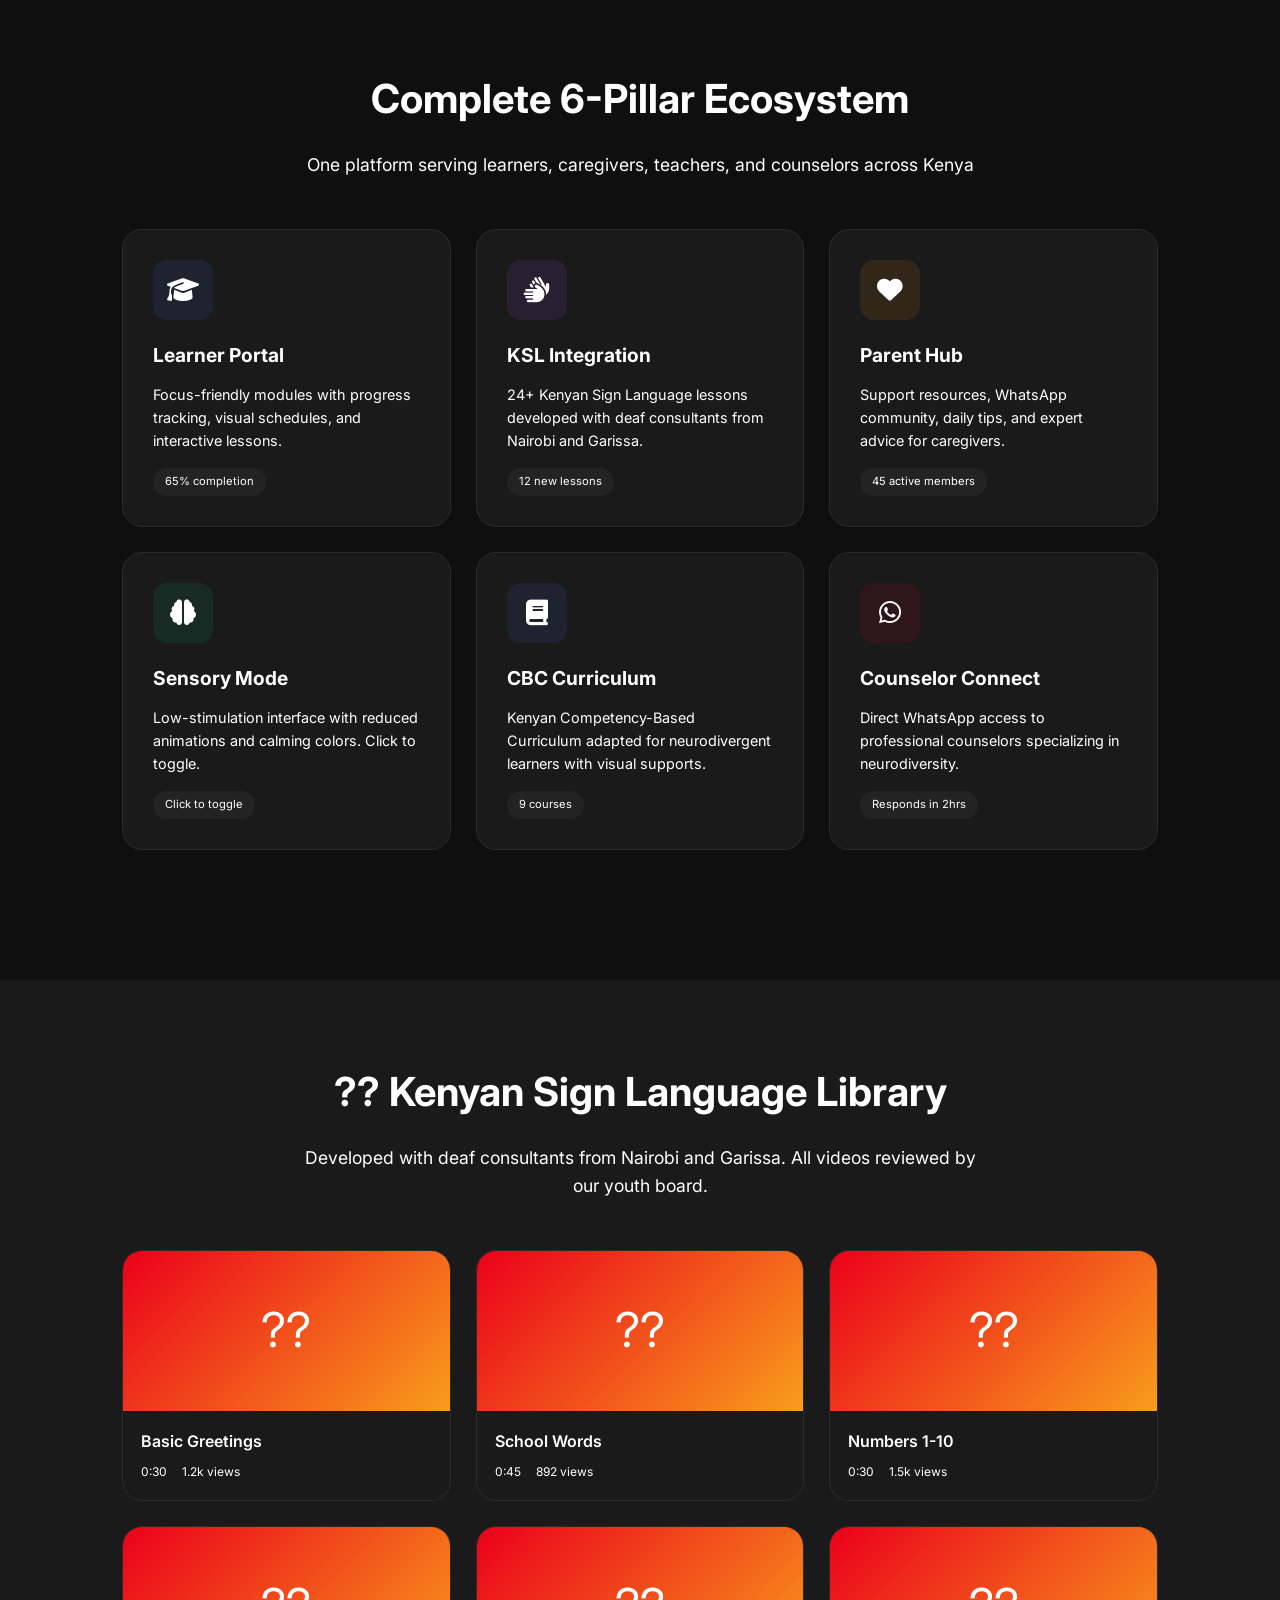
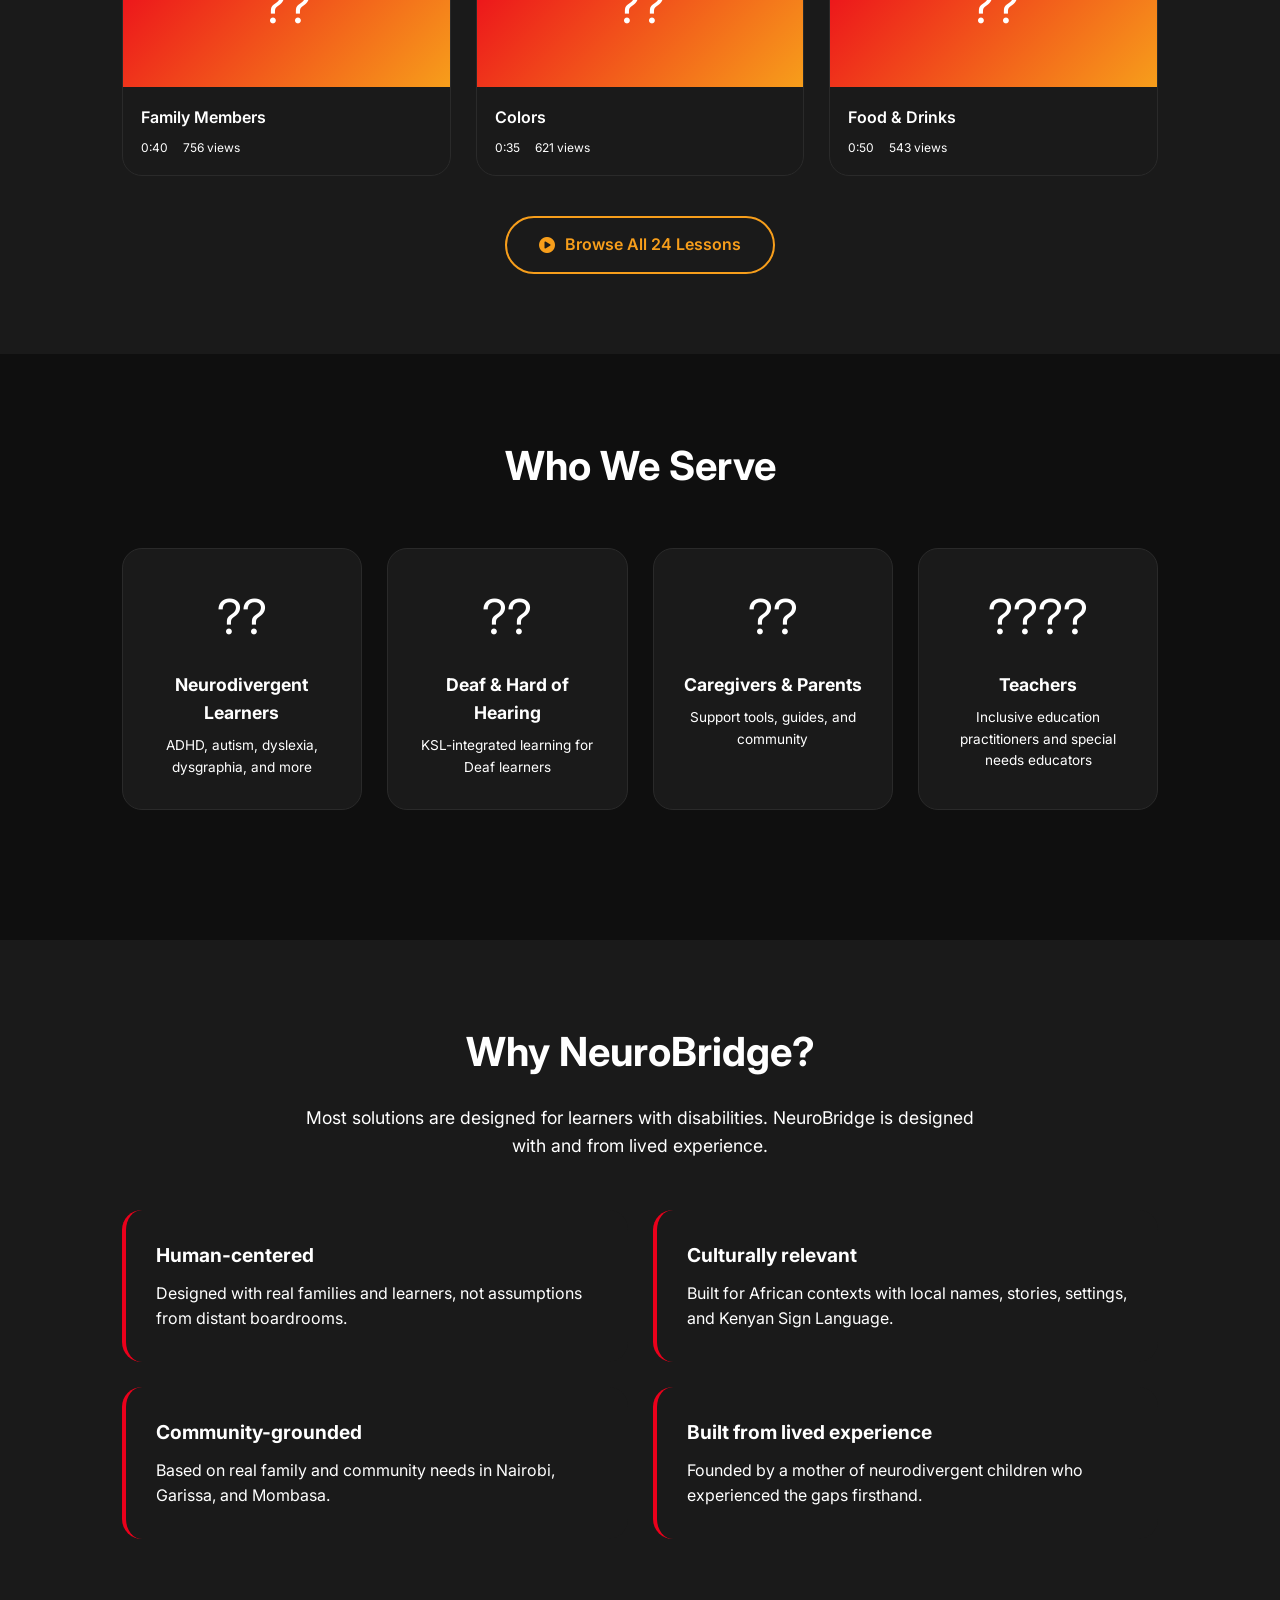
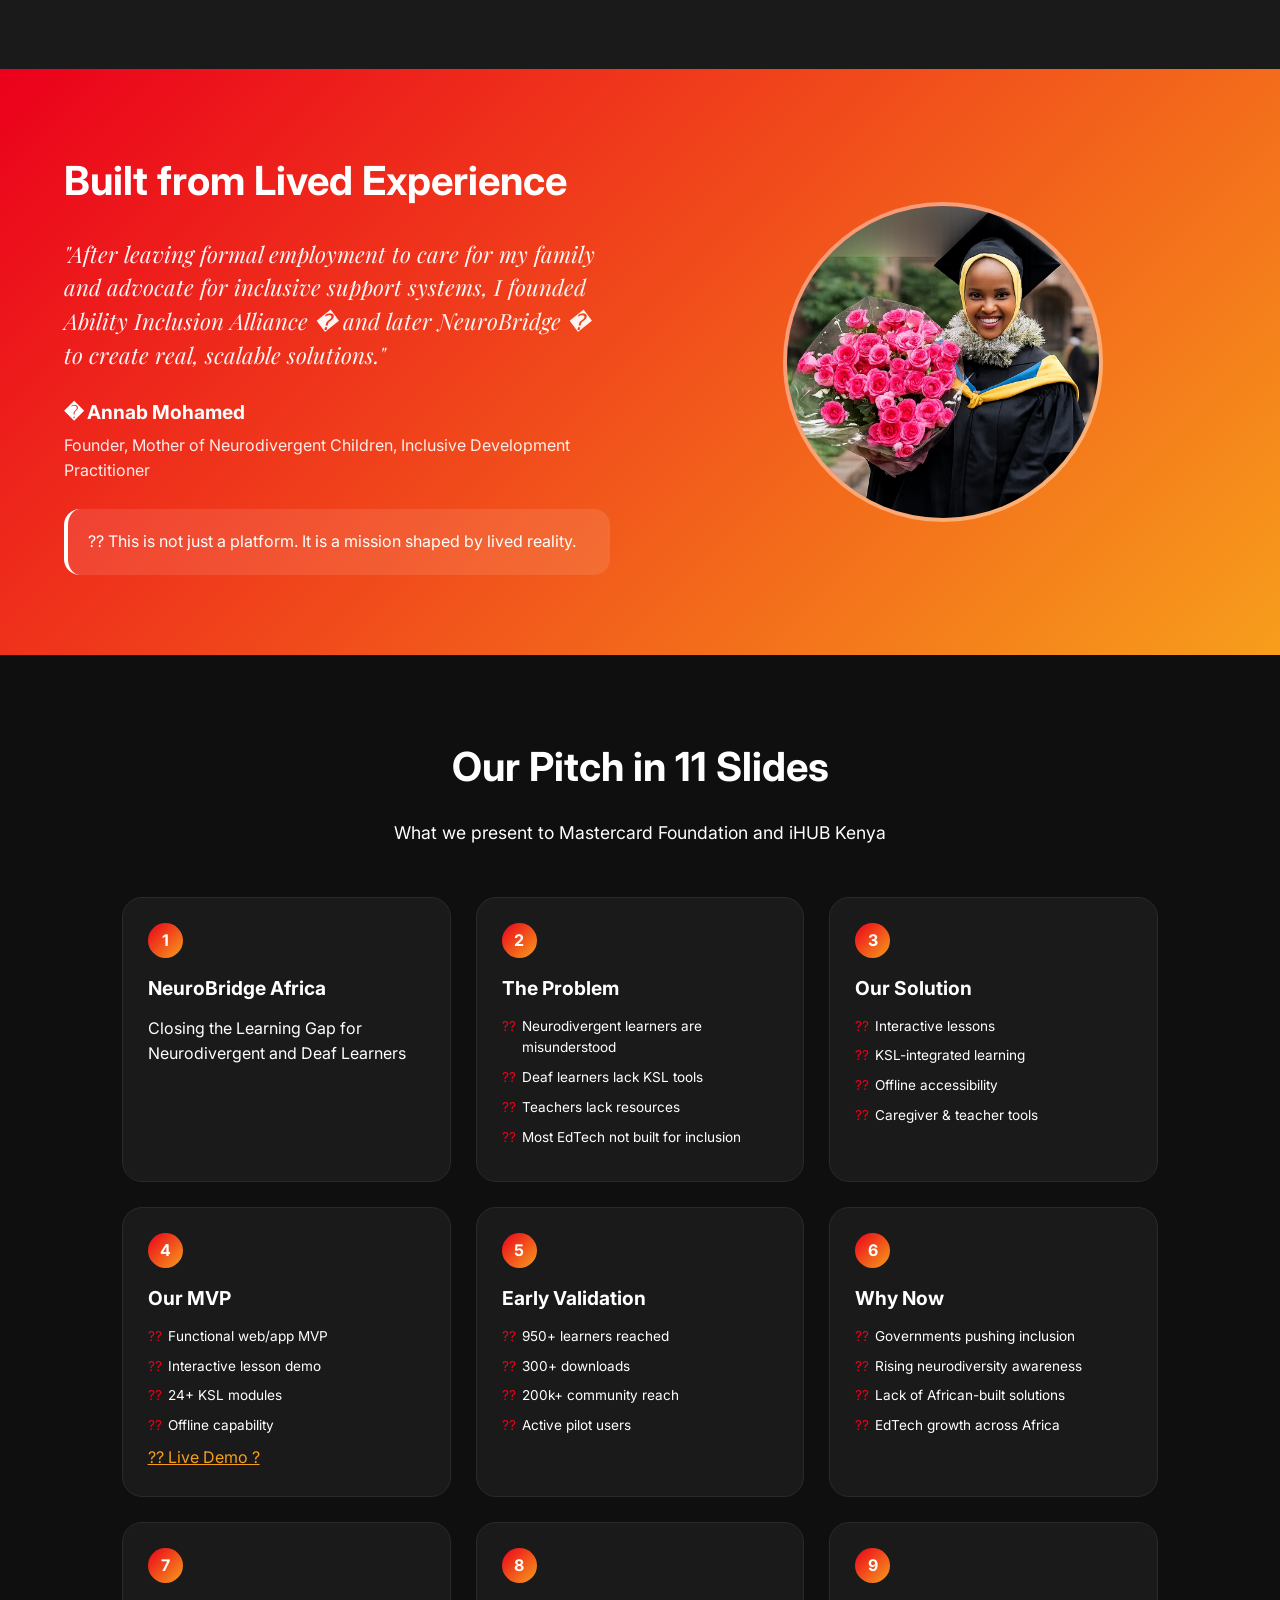
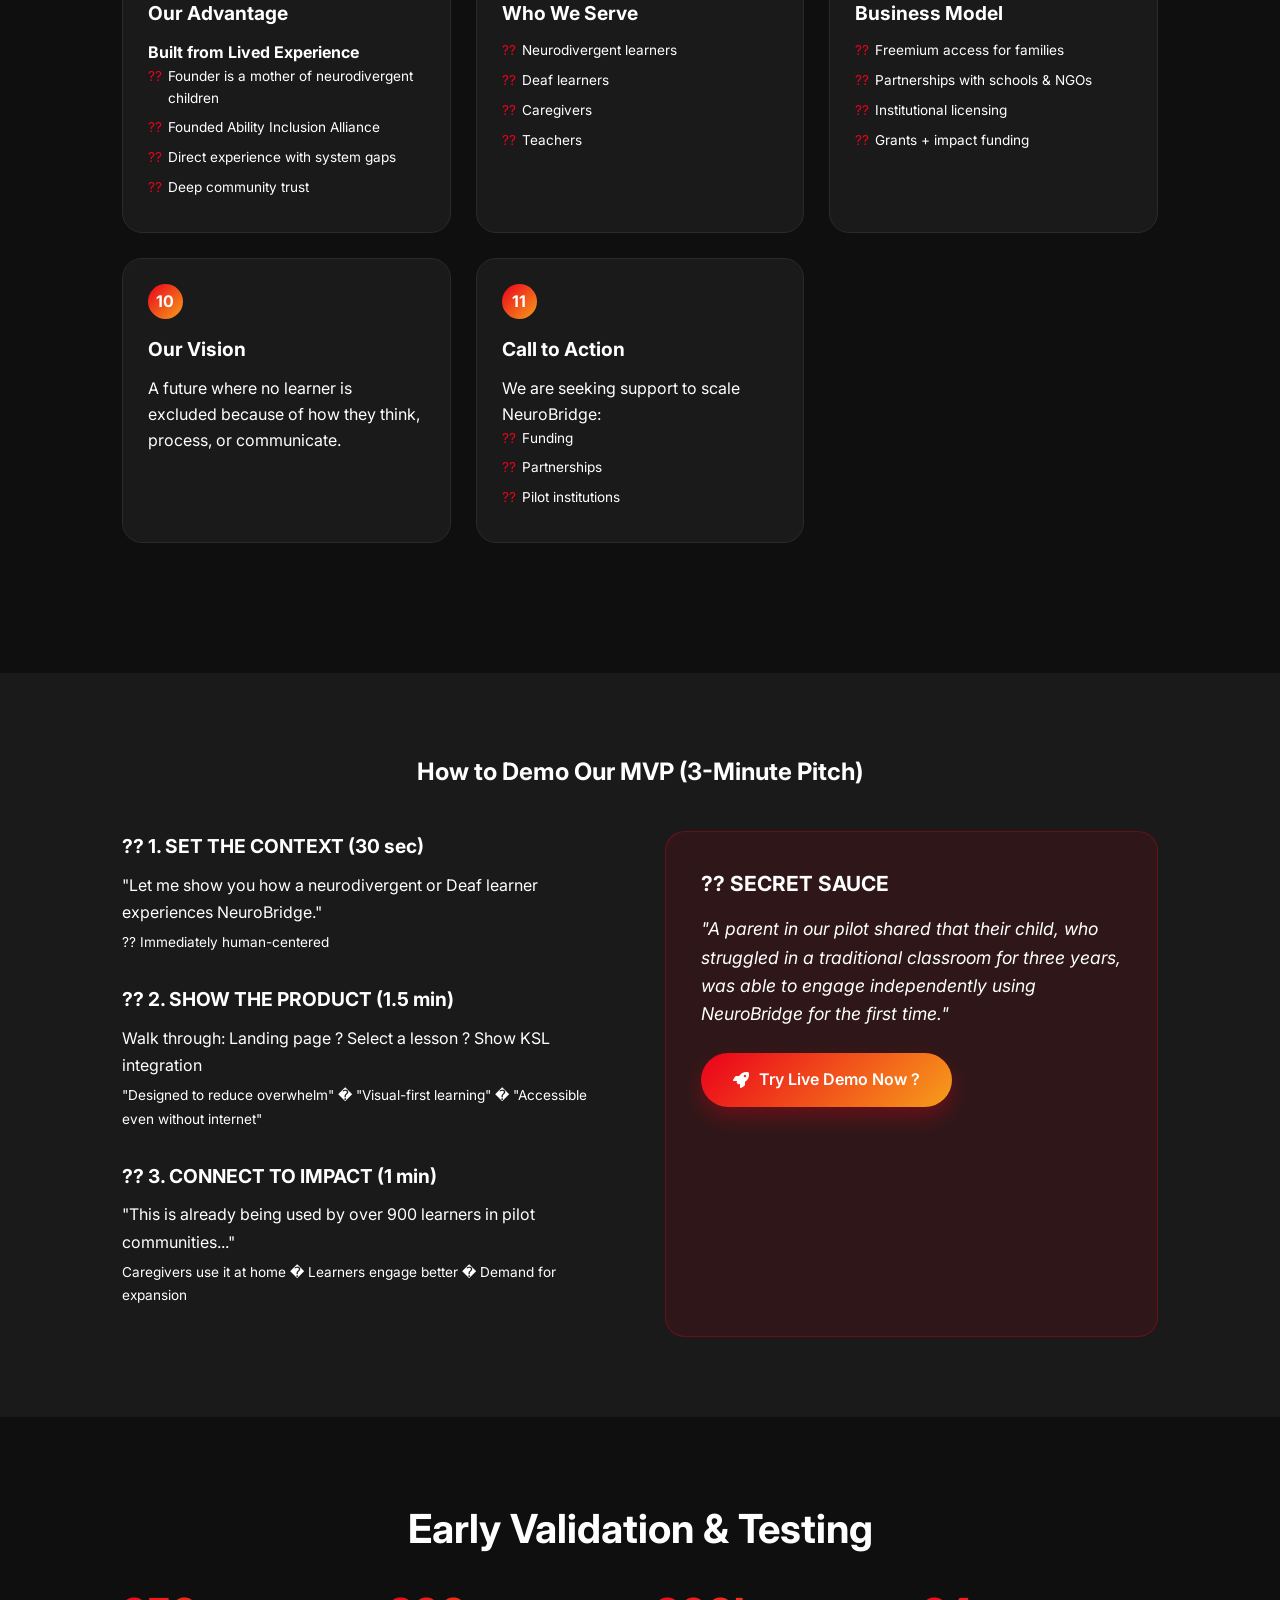
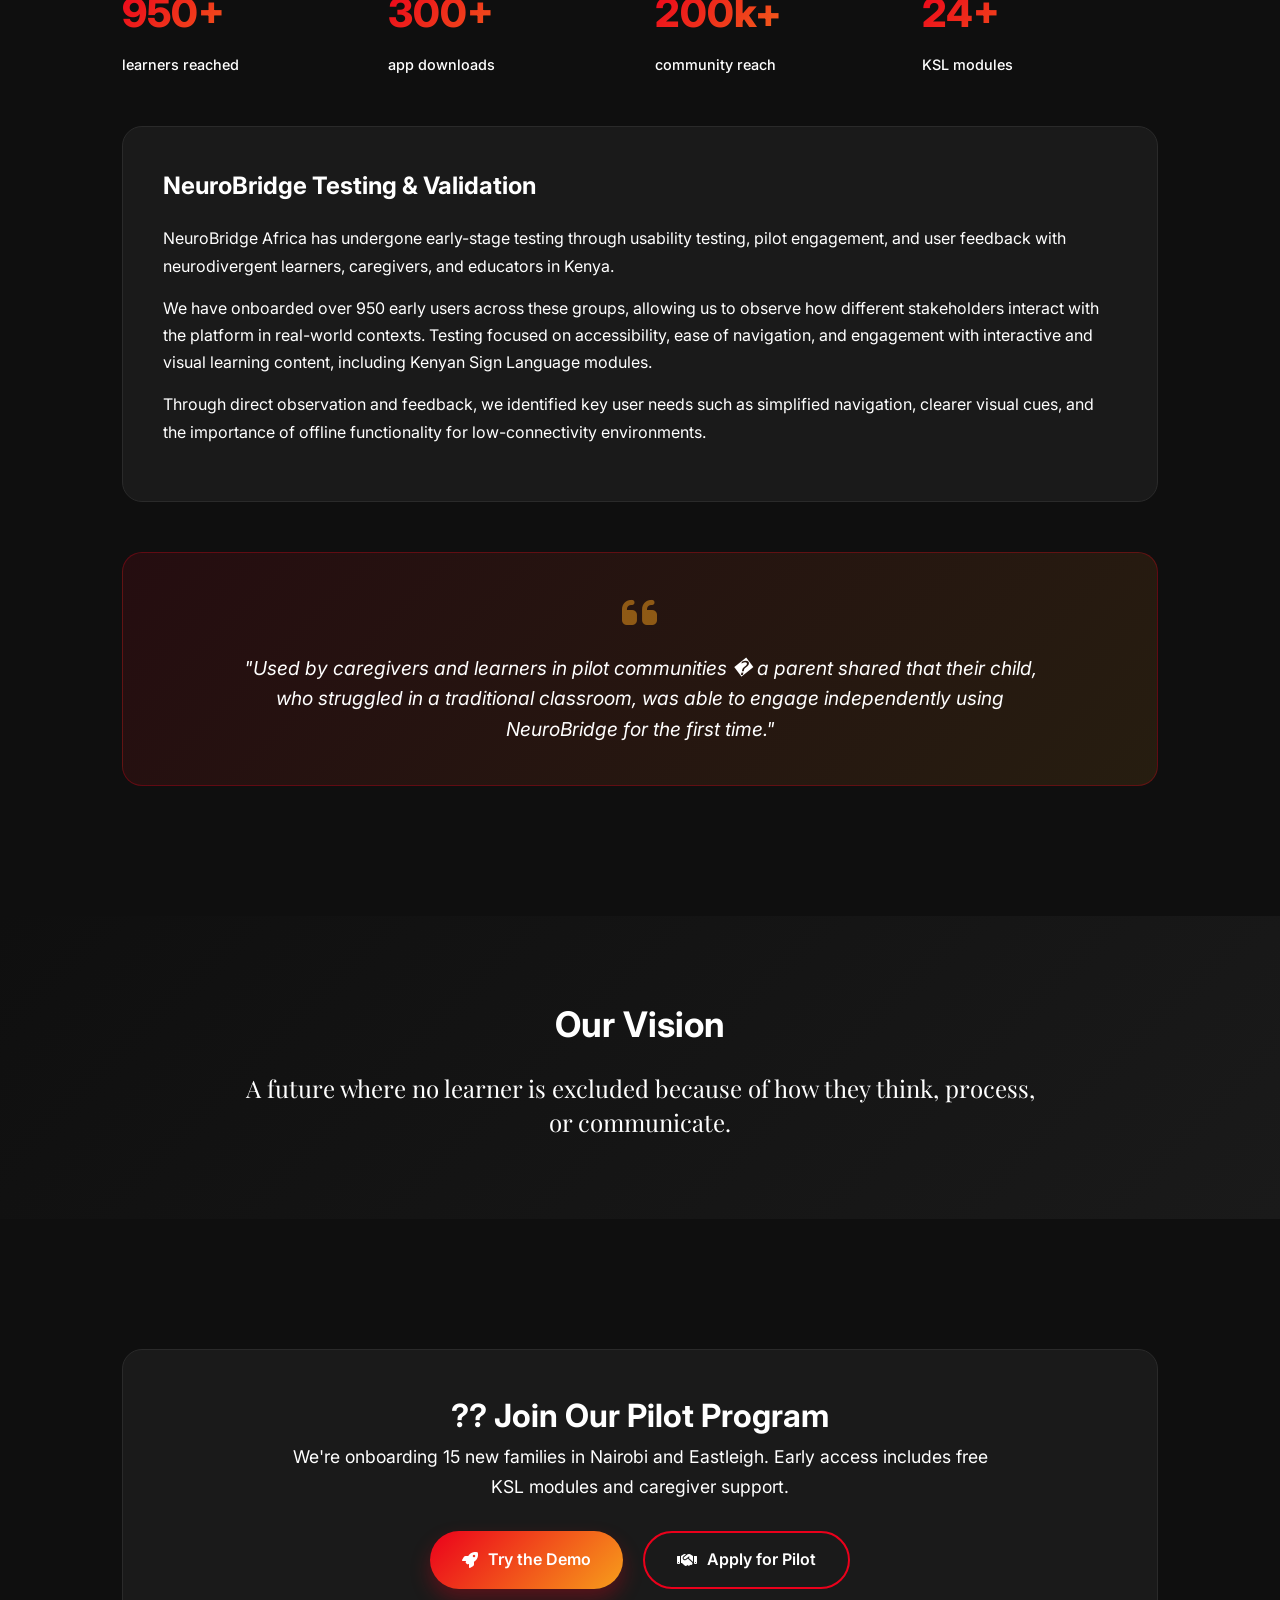
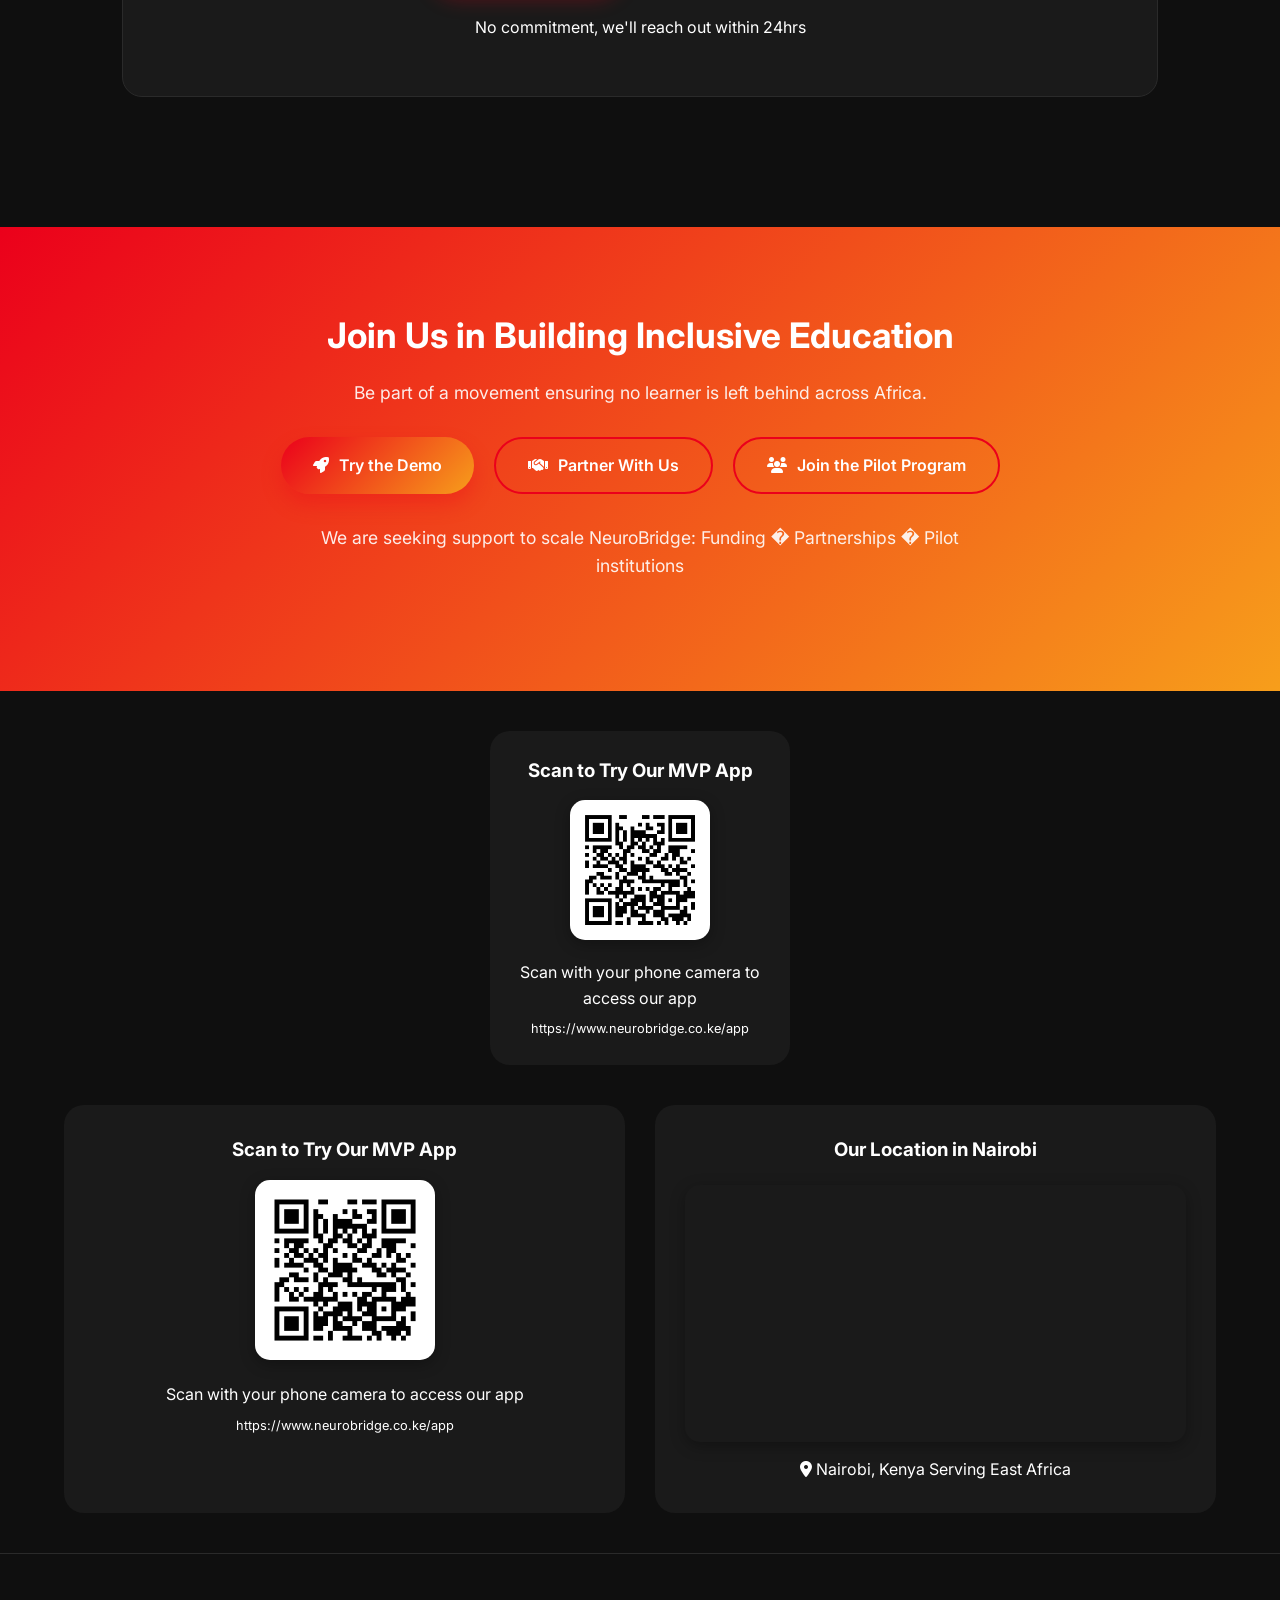
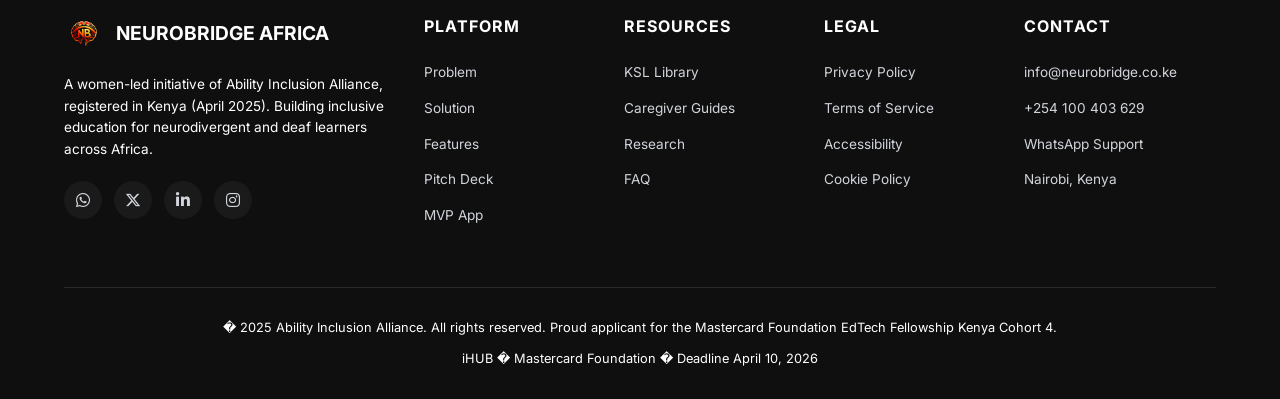
==== commit fa697842: "Add QR code and Google Map to both main site and app" ====
--- a/index.html
+++ b/index.html
@@ -1946,7 +1946,26 @@
             <img src="/qrcode.png" alt="Scan to download NeuroBridge App" style="width: 140px; height: 140px; border-radius: 15px; box-shadow: 0 4px 15px rgba(0,0,0,0.3);">
             <p style="margin-top: 12px; color: var(--text-secondary);">Scan with your phone camera to access our app</p>
             <p style="margin-top: 8px; font-size: 0.8rem; color: var(--text-muted);">https://www.neurobridge.co.ke/app</p>
-        </div><footer class="footer">
+        </div>    <!-- QR Code & Google Map Section -->
+    <div class="container" style="max-width: 1400px; margin: 40px auto; padding: 0 5%;">
+        <div style="display: grid; grid-template-columns: 1fr 1fr; gap: 30px;">
+            <!-- QR Code -->
+            <div style="background: var(--bg-card); border-radius: 20px; padding: 30px; text-align: center;">
+                <h3 style="margin-bottom: 15px;"> Scan to Try Our MVP App</h3>
+                <img src="/qrcode.png" alt="Scan to download NeuroBridge App" style="width: 180px; height: 180px; border-radius: 15px; box-shadow: 0 4px 15px rgba(0,0,0,0.3);">
+                <p style="margin-top: 15px; color: var(--text-secondary);">Scan with your phone camera to access our app</p>
+                <p style="margin-top: 8px; font-size: 0.8rem; color: var(--text-muted);">https://www.neurobridge.co.ke/app</p>
+            </div>
+            <!-- Google Map -->
+            <div style="background: var(--bg-card); border-radius: 20px; padding: 30px;">
+                <h3 style="text-align: center; margin-bottom: 20px;"> Our Location in Nairobi</h3>
+                <div style="border-radius: 15px; overflow: hidden; box-shadow: 0 4px 15px rgba(0,0,0,0.3);">
+                    <iframe src="https://www.google.com/maps/embed?pb=!1m18!1m12!1m3!1d3988.819865018074!2d36.821673!3d-1.286389!2m3!1f0!2f0!3f0!3m2!1i1024!2i768!4f13.1!3m3!1m2!1s0x182f10d6b5a2f0c5%3A0x3b7d5b8e5c2d4a8f!2sNairobi%2C%20Kenya!5e0!3m2!1sen!2s!4v1700000000000!5m2!1sen!2s" width="100%" height="250" style="border:0;" allowfullscreen="" loading="lazy"></iframe>
+                </div>
+                <p style="text-align: center; margin-top: 15px; color: var(--text-secondary);"><i class="fas fa-map-marker-alt"></i> Nairobi, Kenya  Serving East Africa</p>
+            </div>
+        </div>
+    </div><footer class="footer">
         <div class="footer-grid">
             <div>
                 <div class="footer-logo">
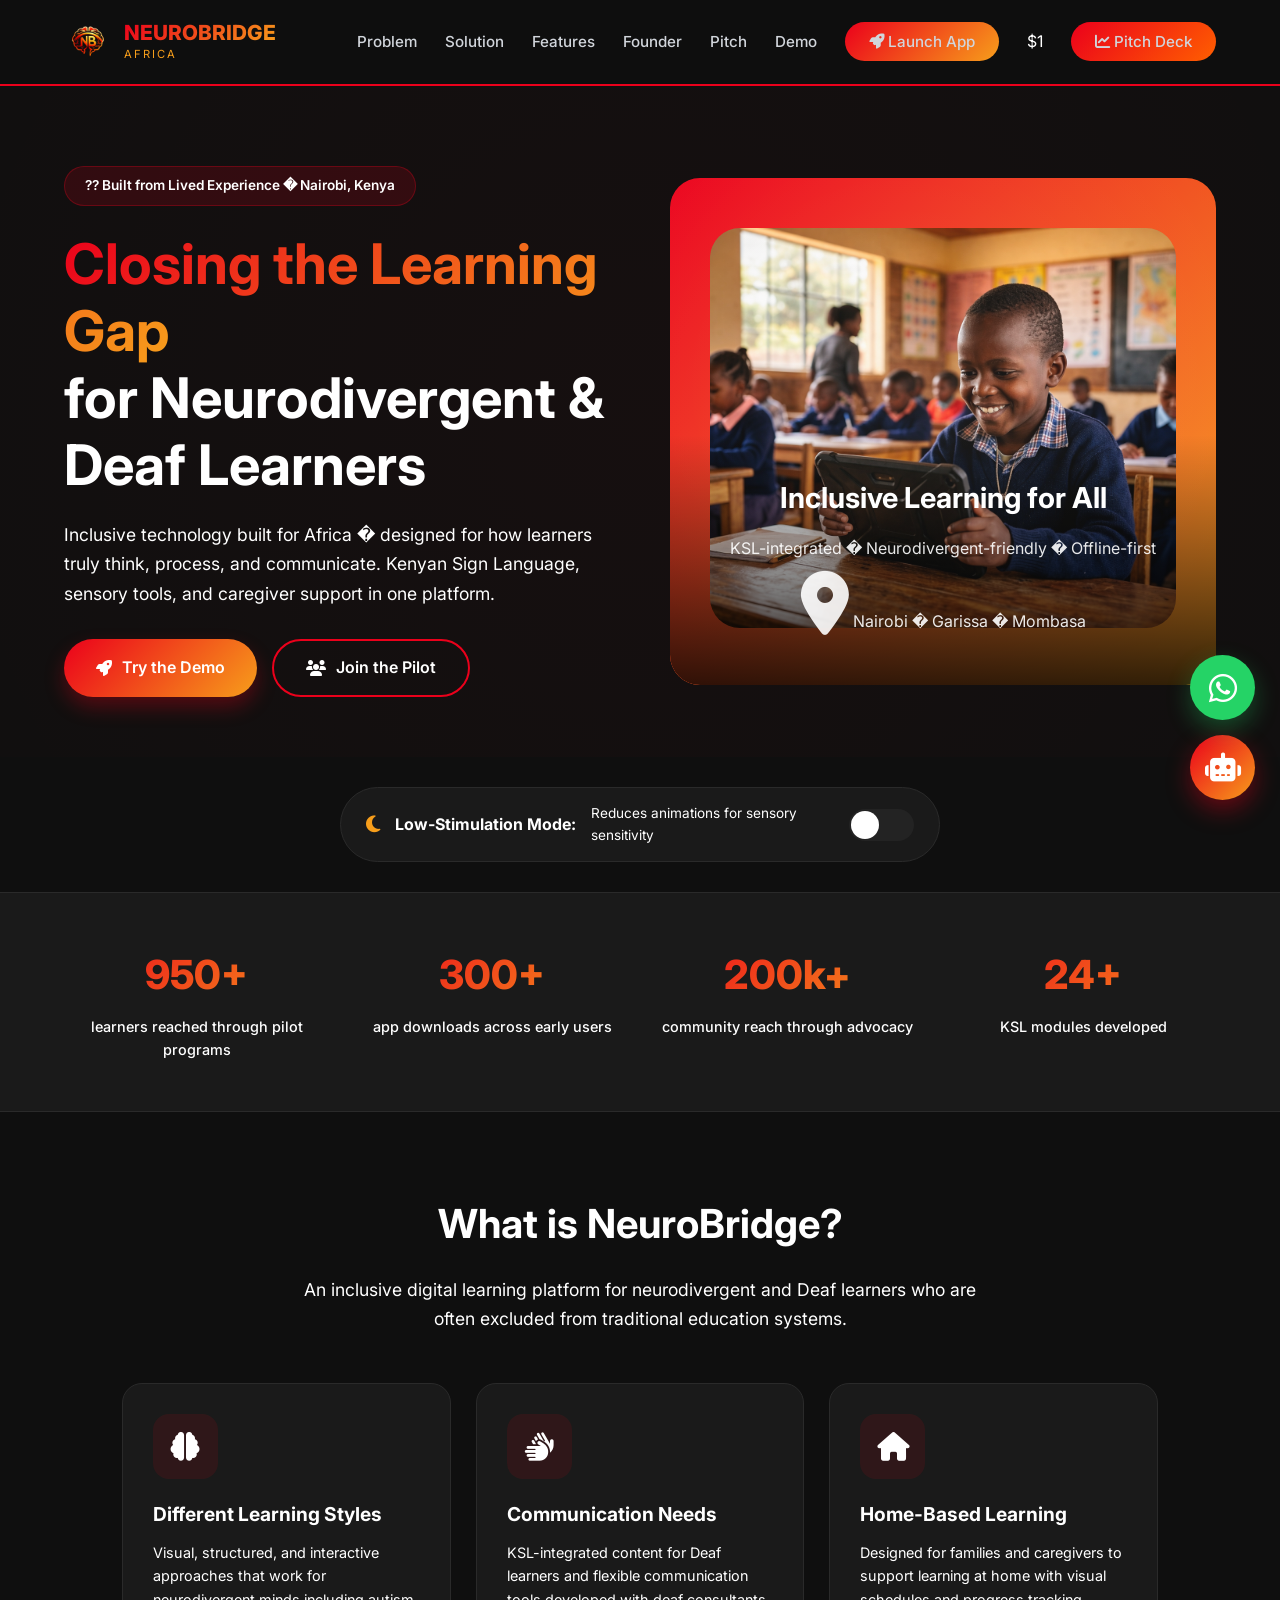
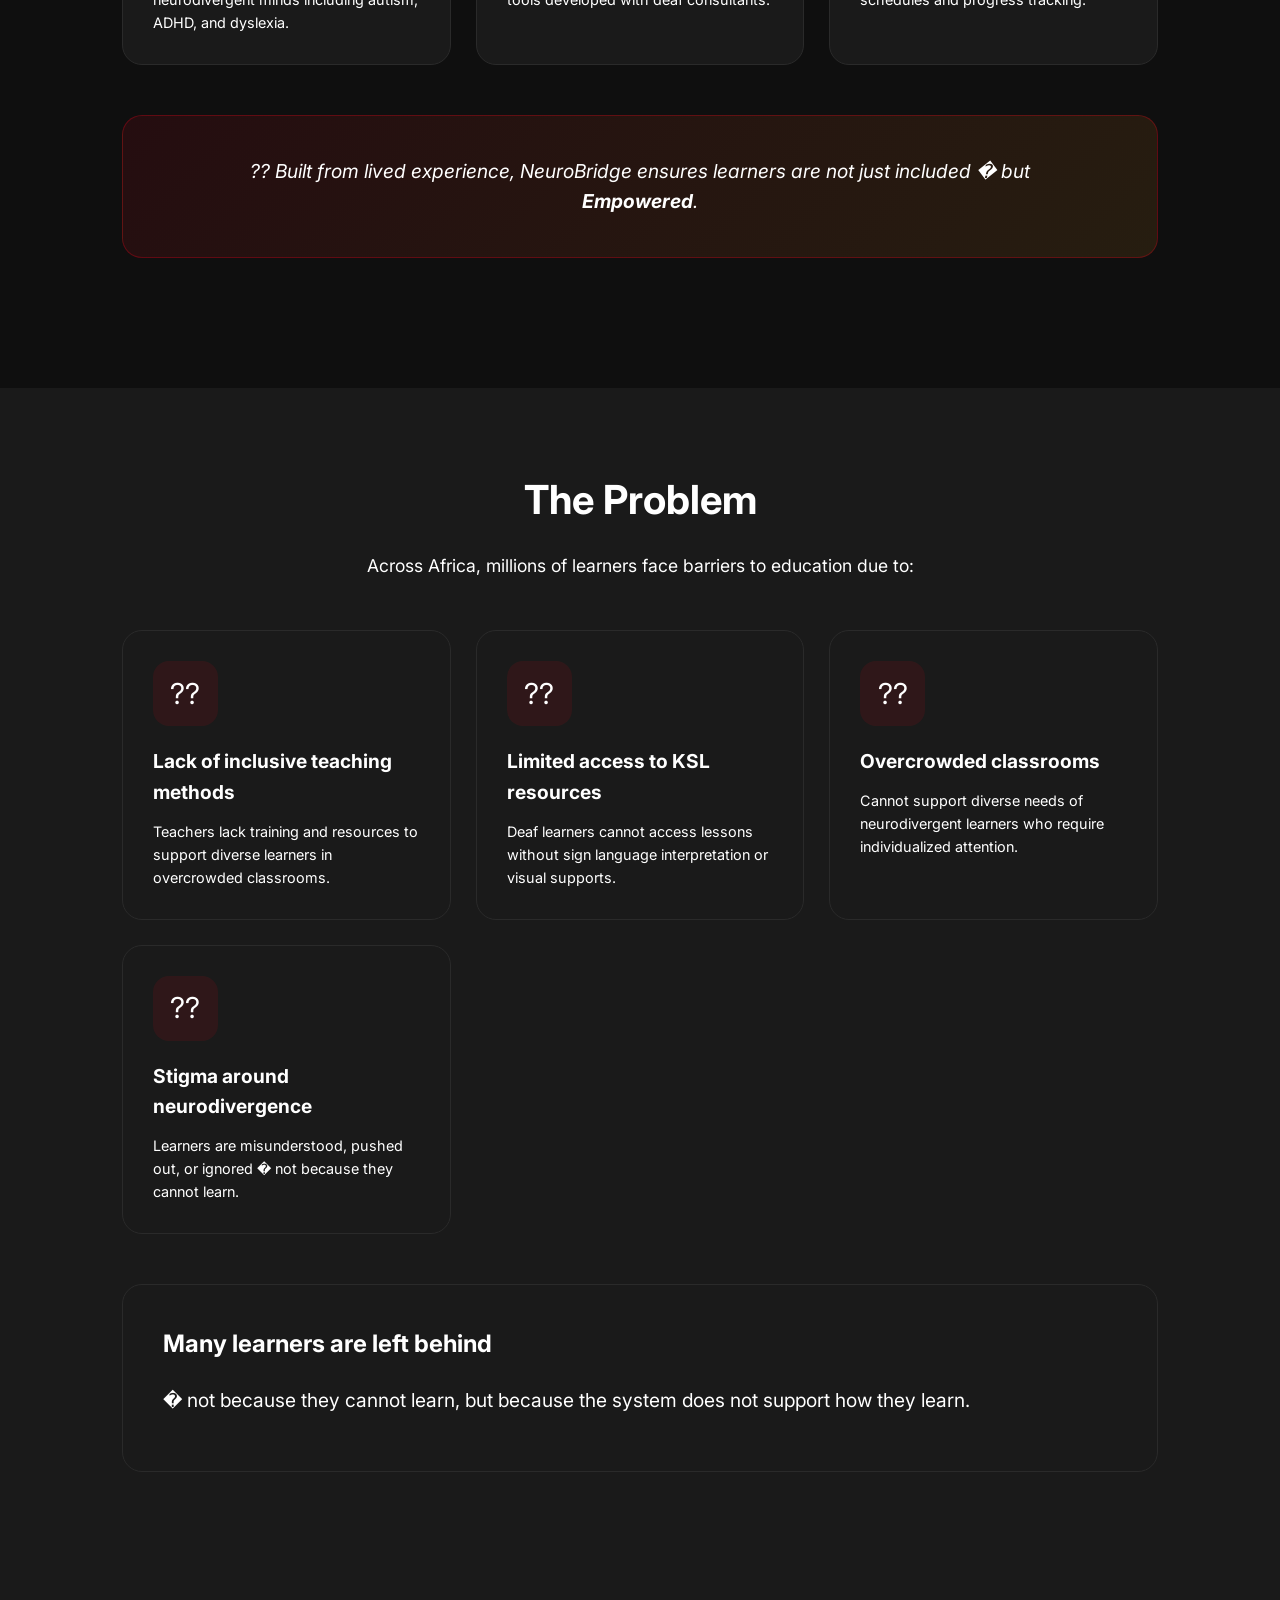
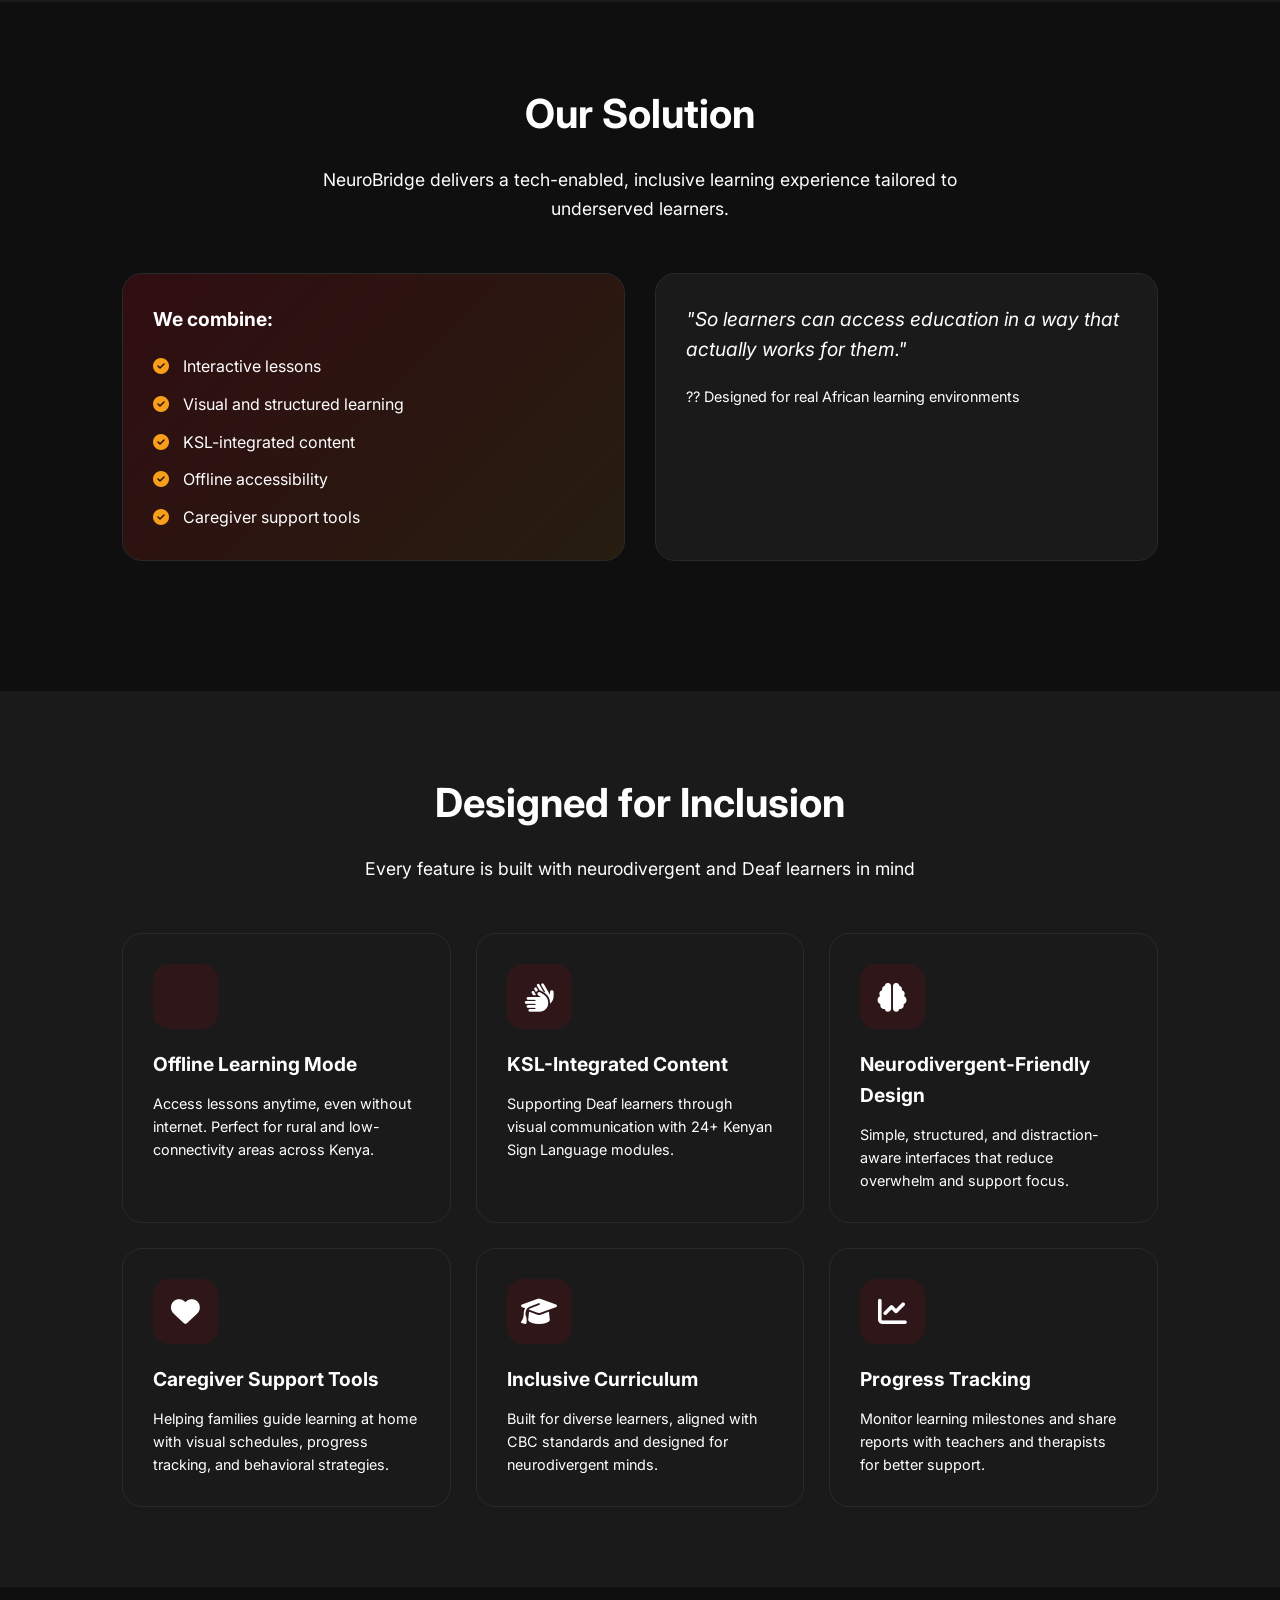
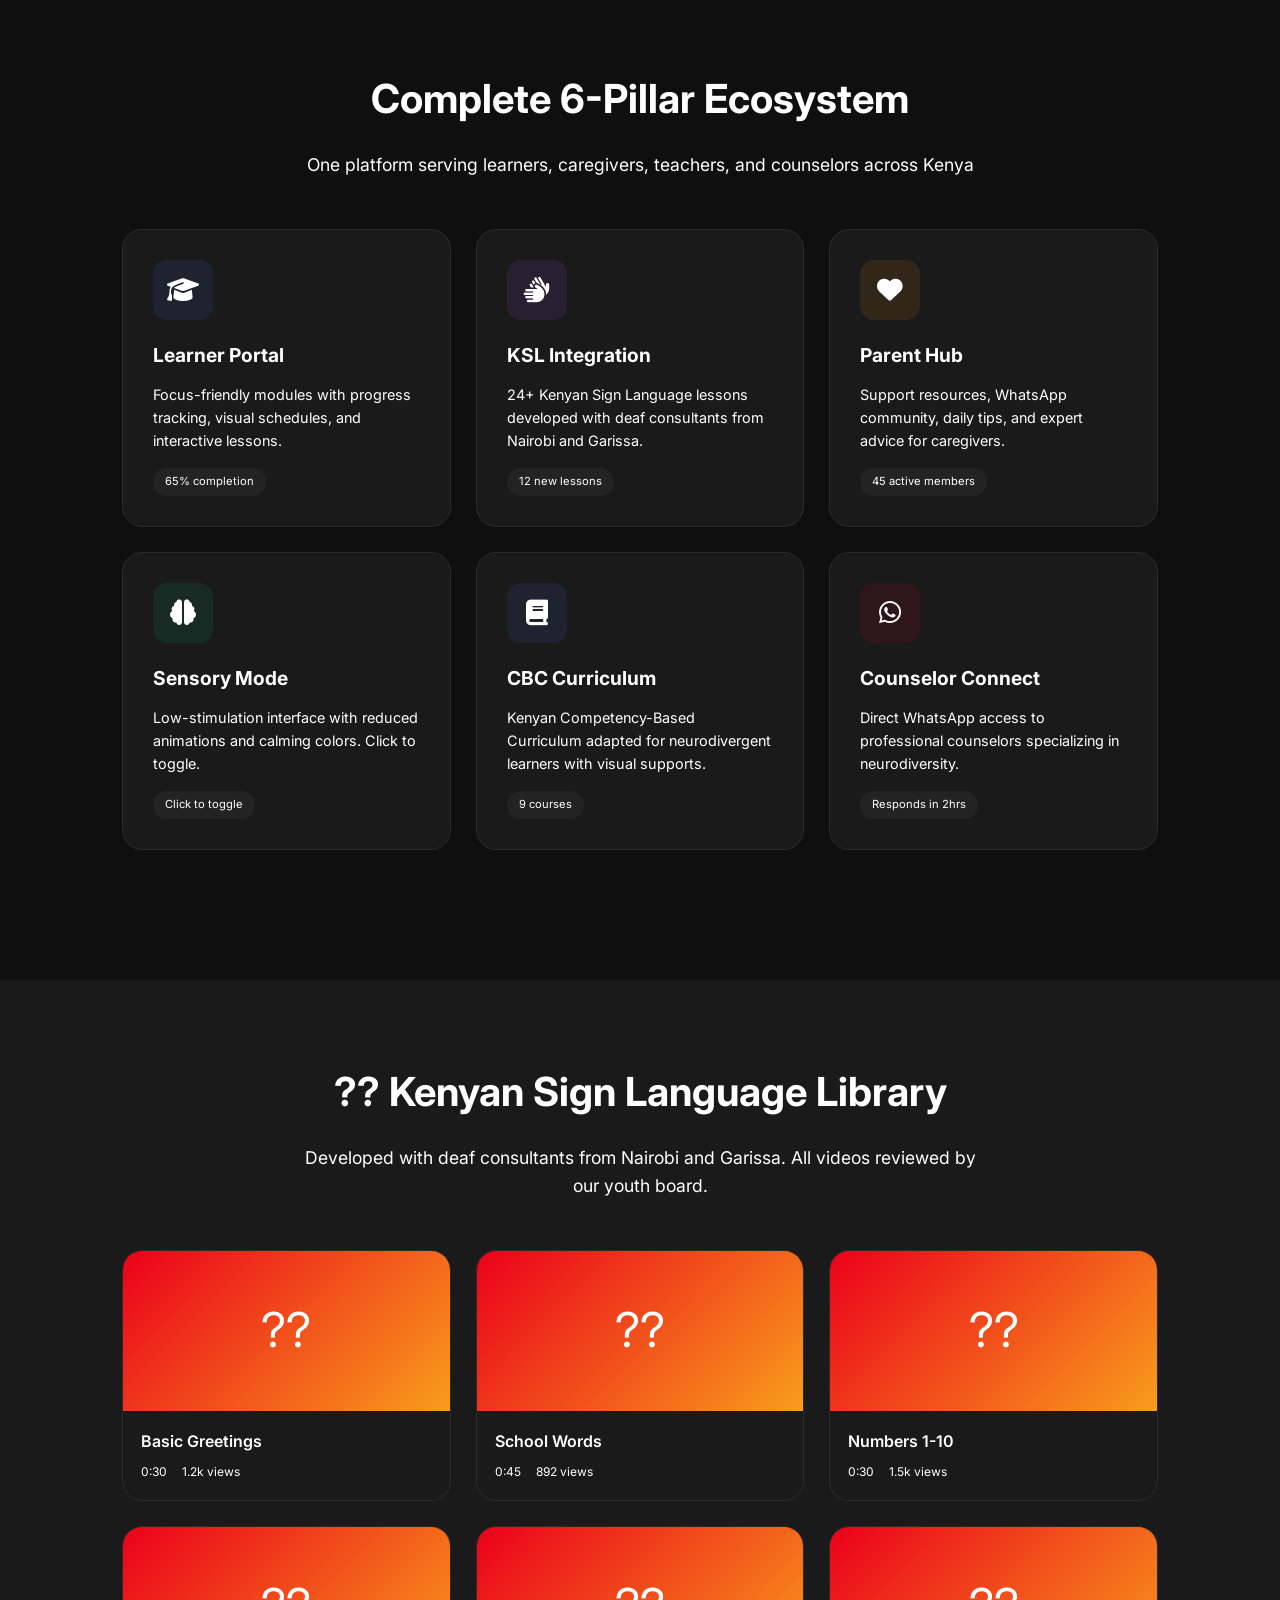
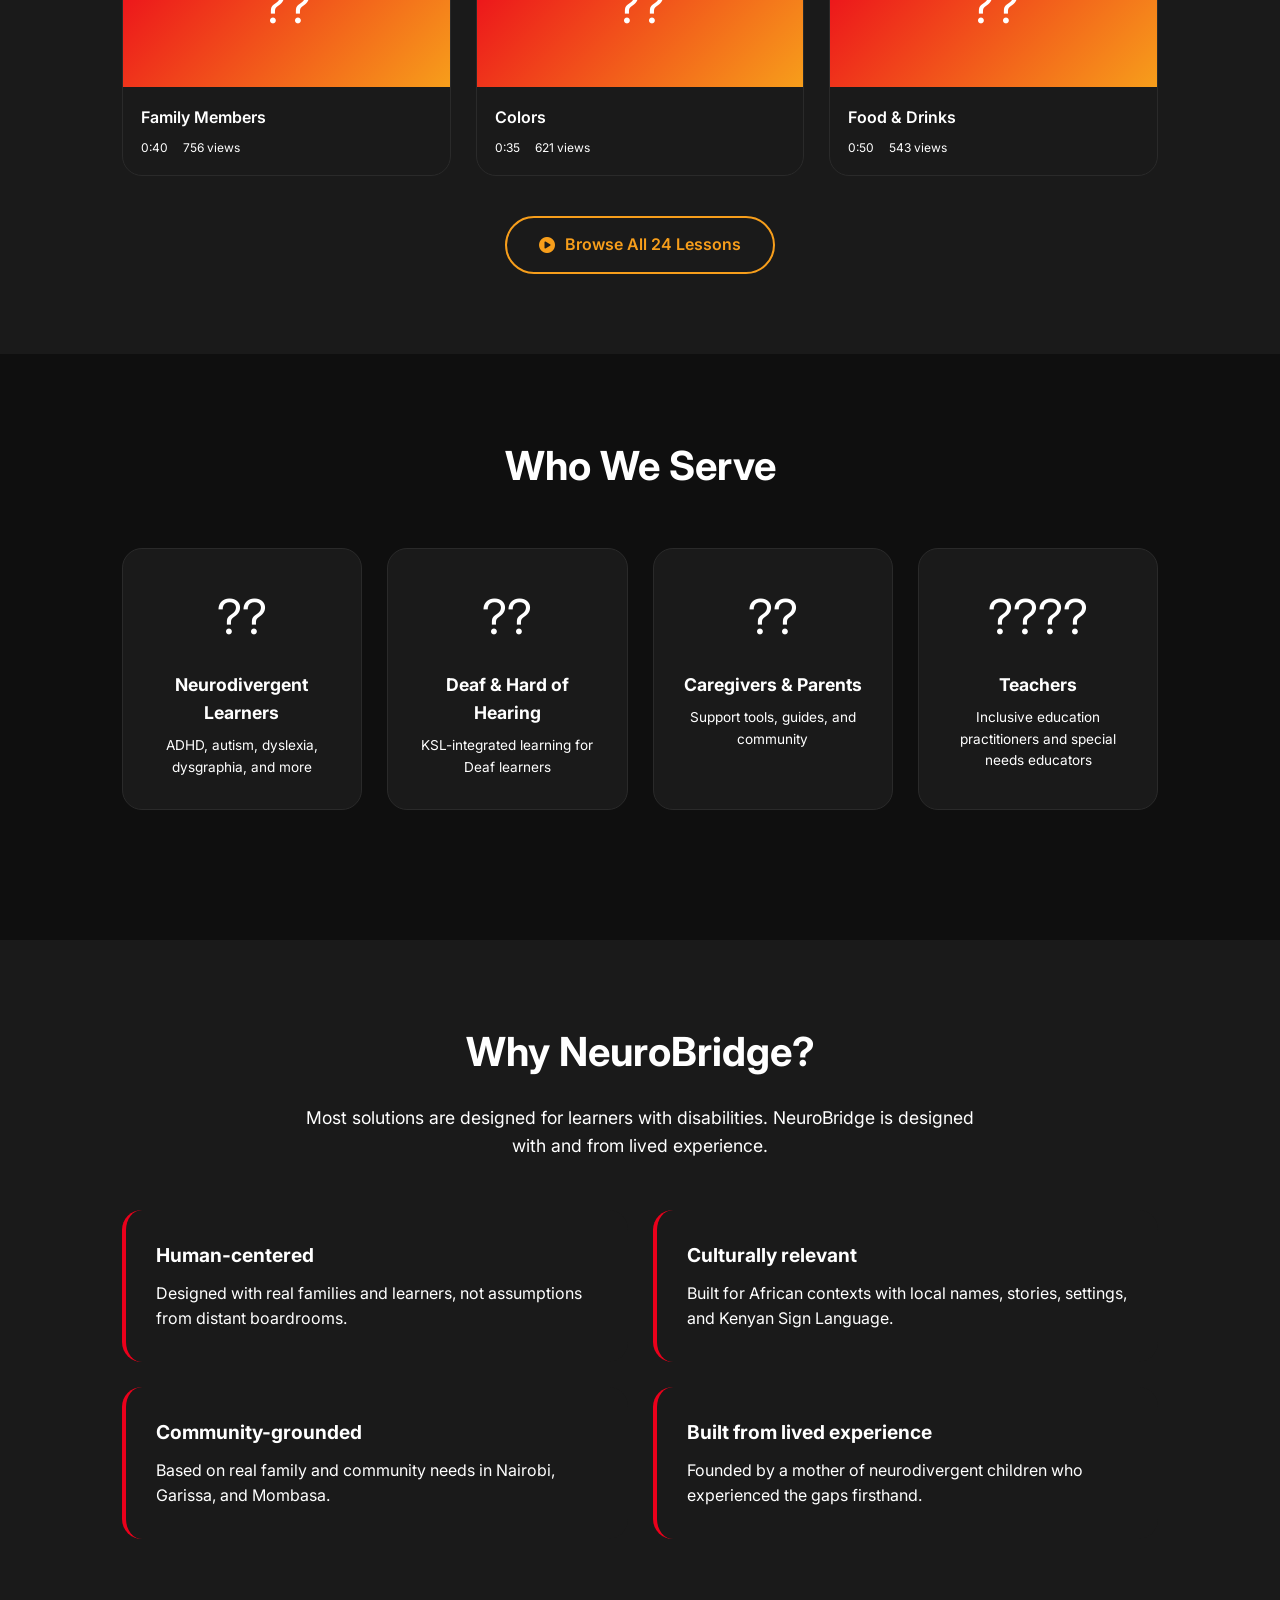
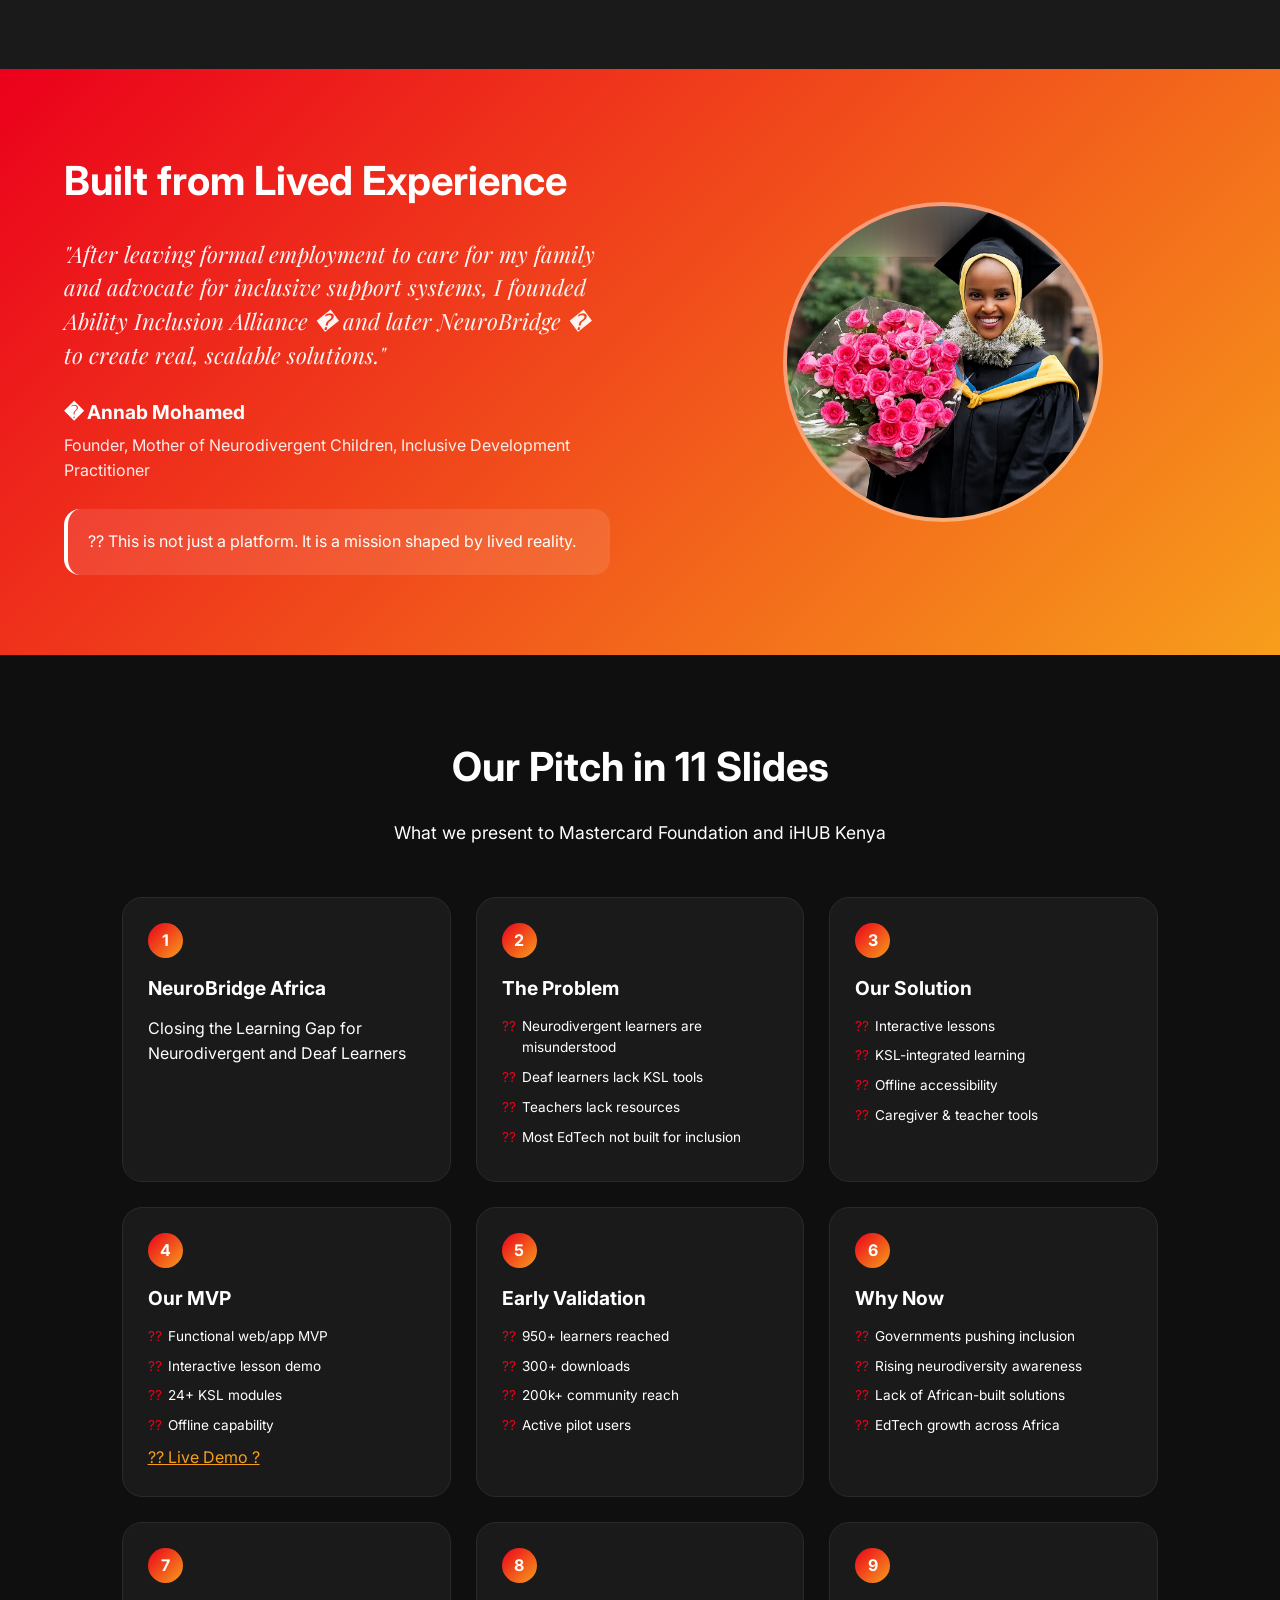
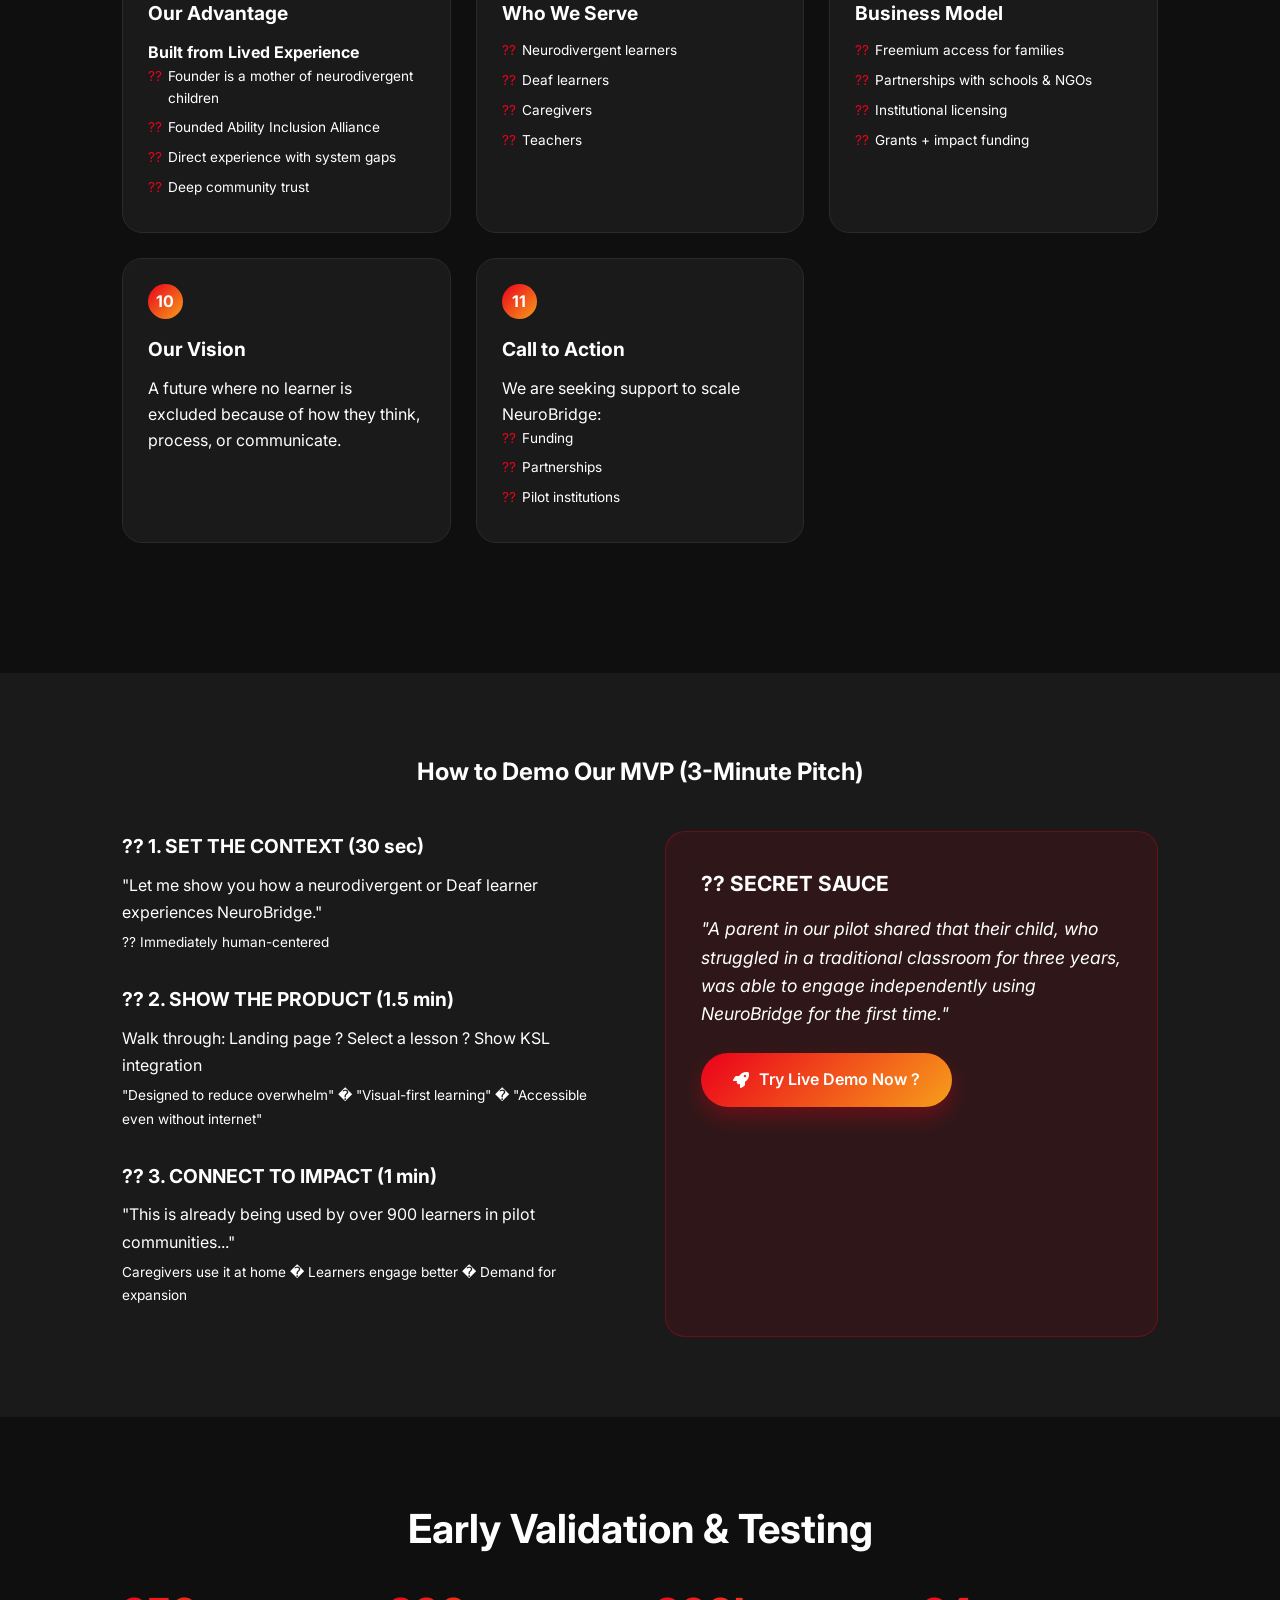
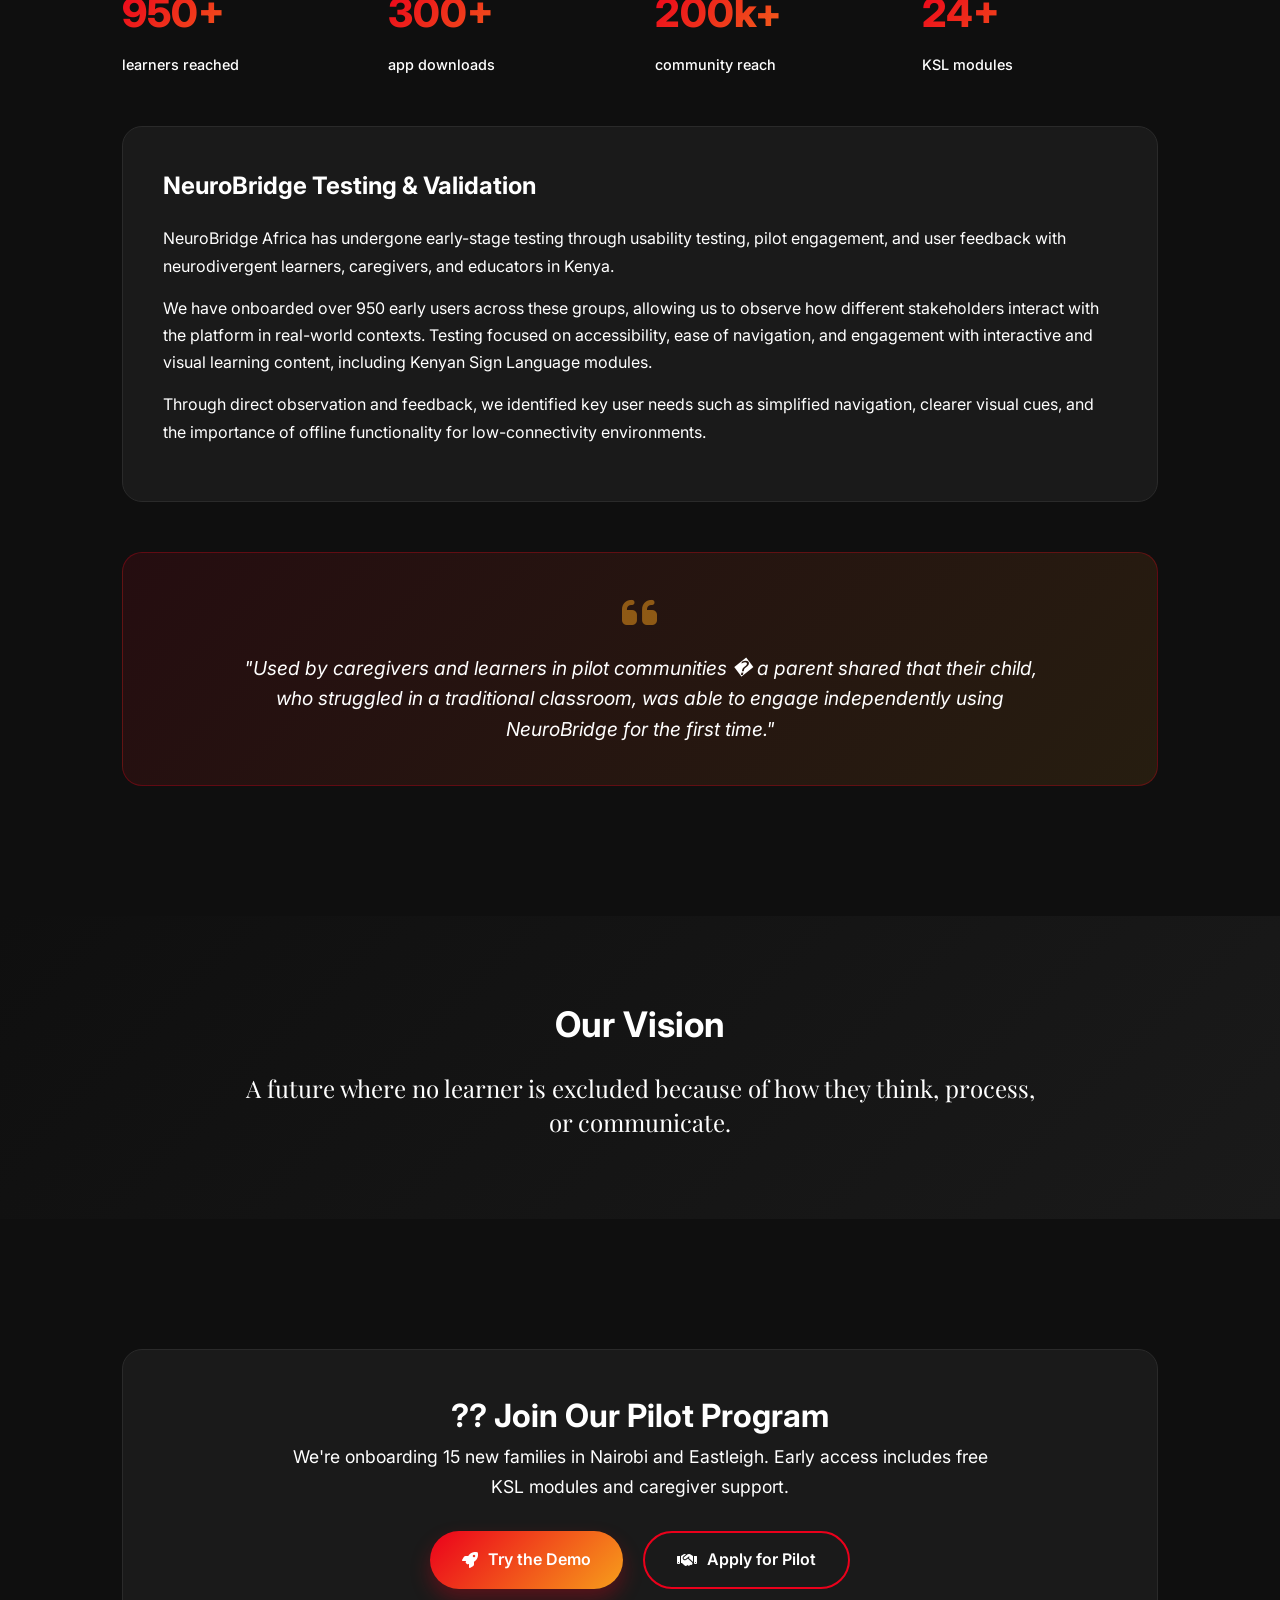
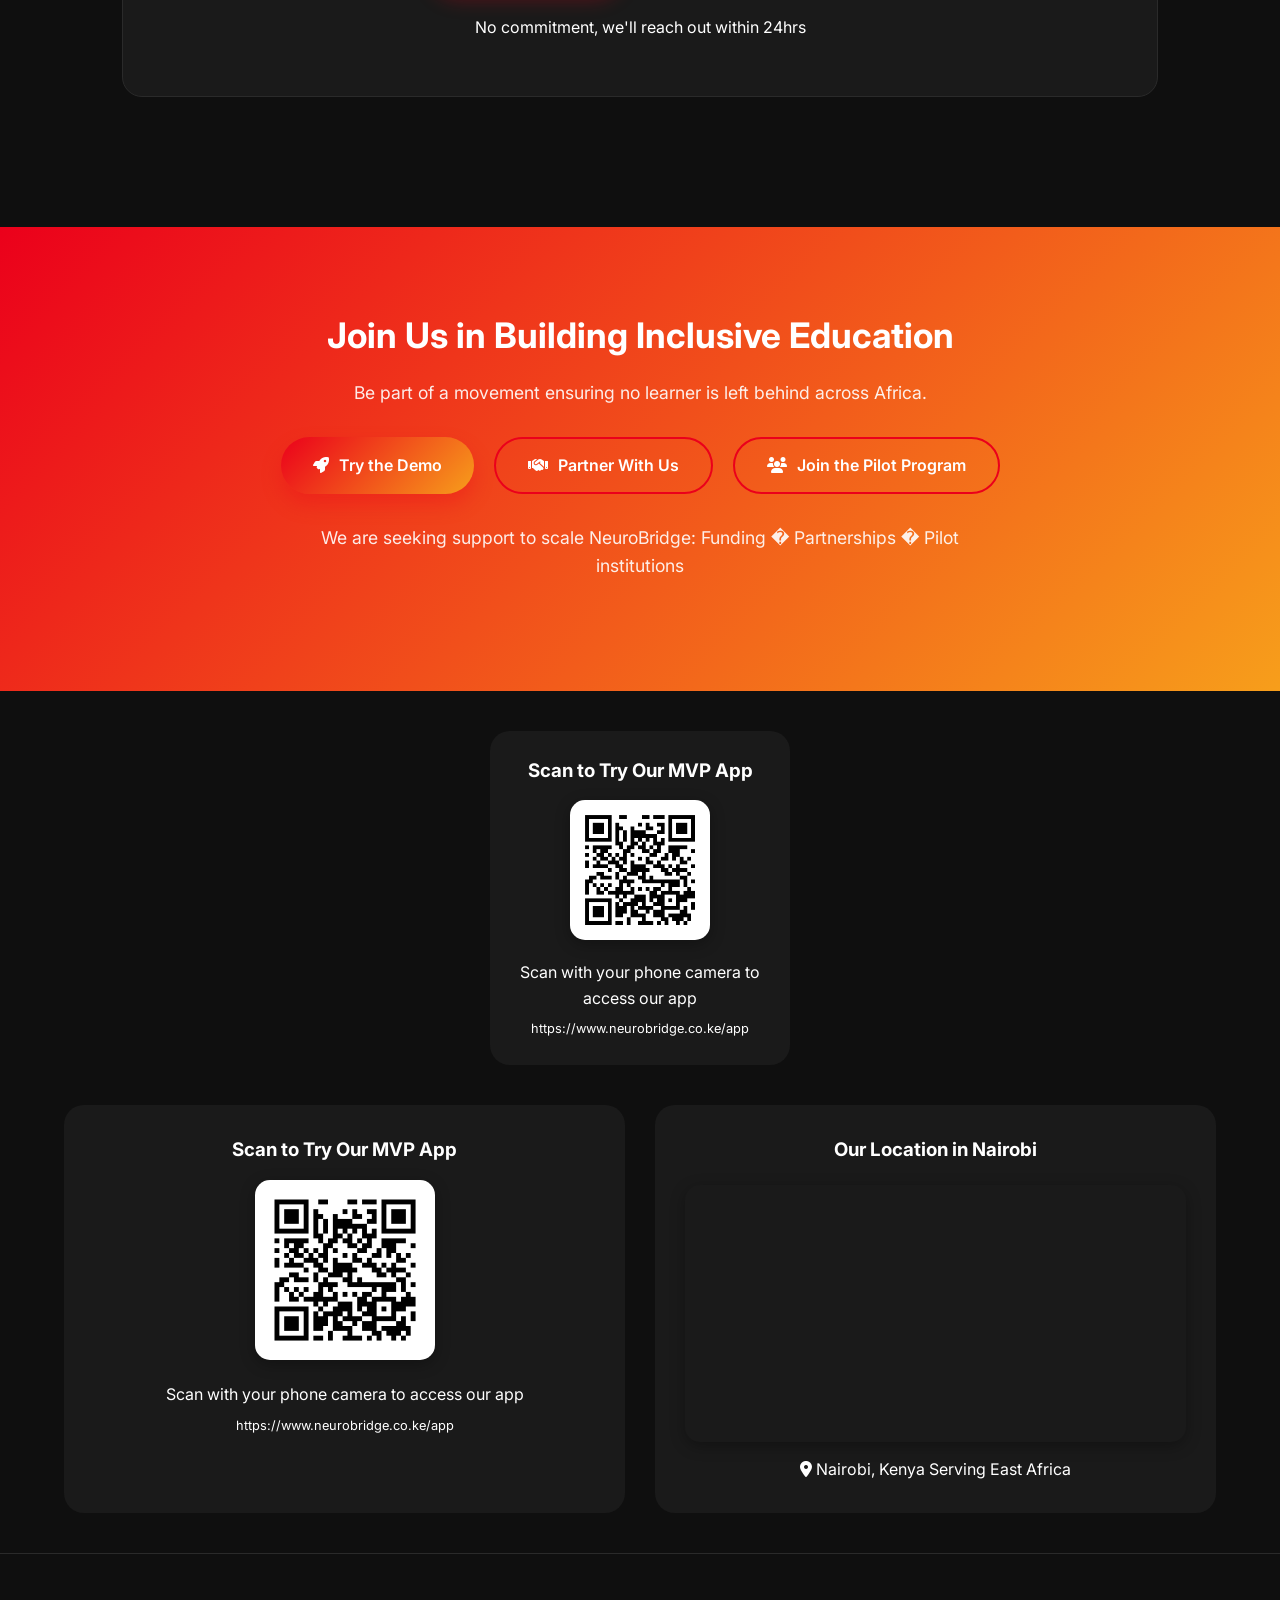
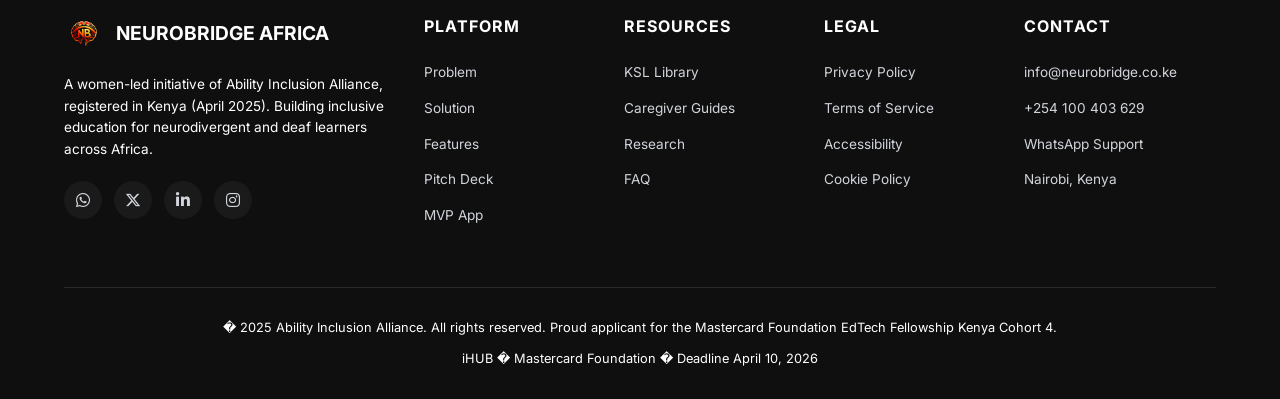
==== commit 9465e440: "Deploy pitch deck at /deck and add navigation links" ====
--- a/index.html
+++ b/index.html
@@ -1436,7 +1436,7 @@
                 <li><a href="#founder">Founder</a></li>
                 <li><a href="#slides">Pitch</a></li>
                 <li><a href="#demo">Demo</a></li>
-                <li><a href="/app" class="nav-cta"><i class="fas fa-rocket"></i> Launch App</a></li>
+                <li><a href="/app" class="nav-cta"><i class="fas fa-rocket"></i> Launch App</a></li>$1<li><a href="/deck" class="nav-cta" style="background: linear-gradient(135deg, #EB001B, #FF5F00);"><i class="fas fa-chart-line"></i> Pitch Deck</a></li>
             </ul>
             
             <button class="hamburger" onclick="toggleMobileMenu()">
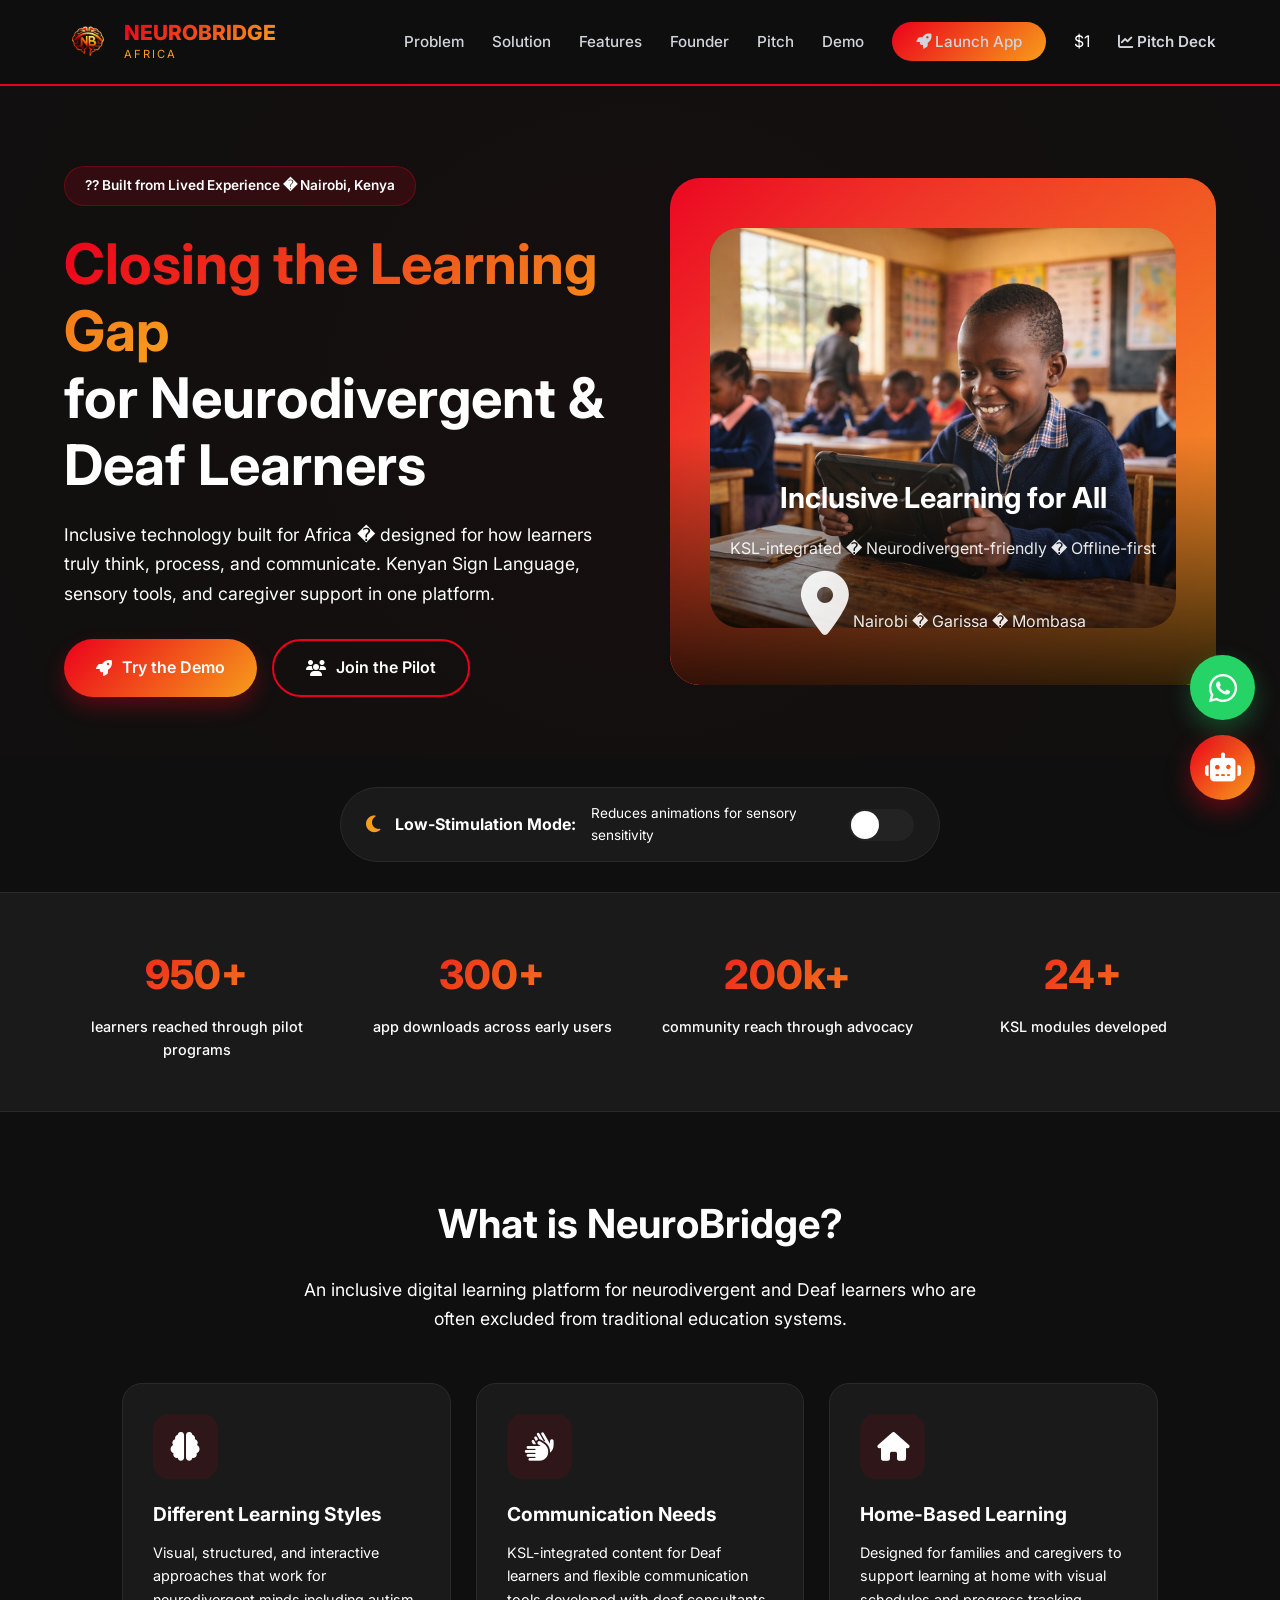
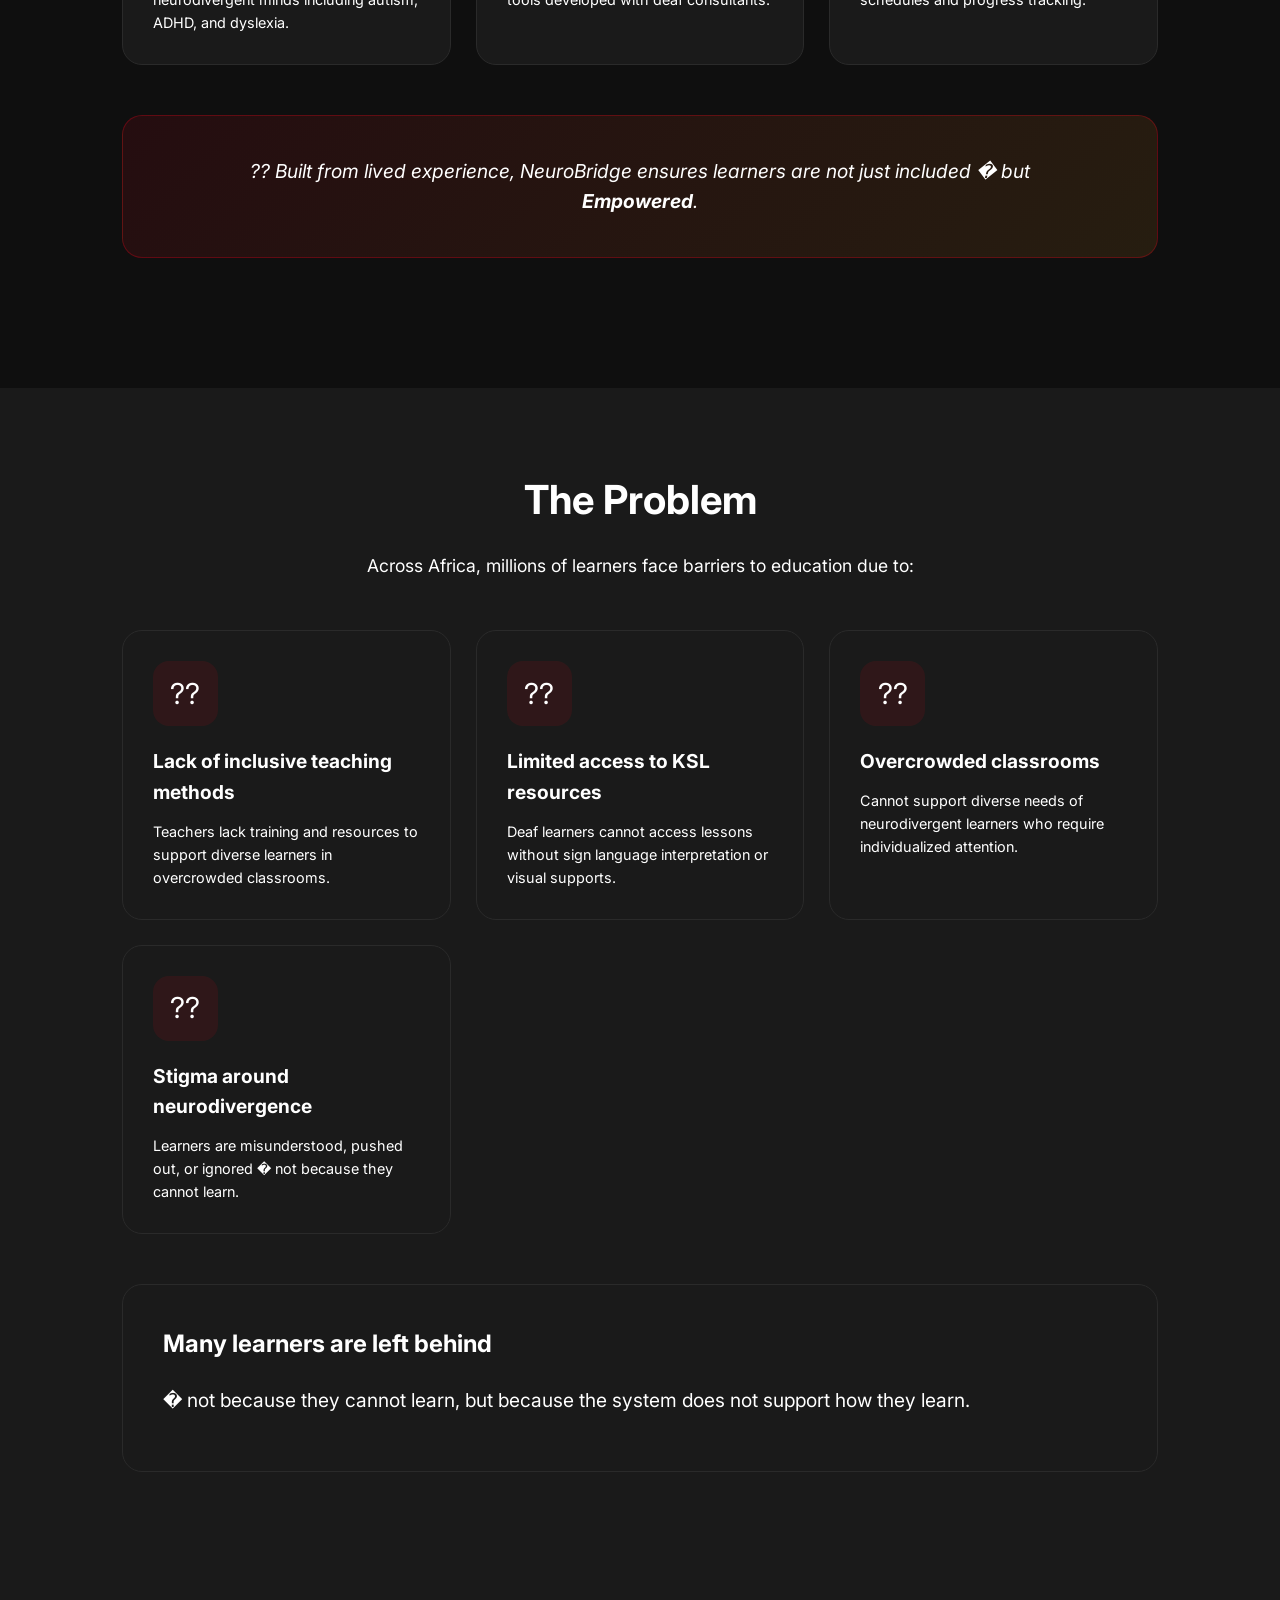
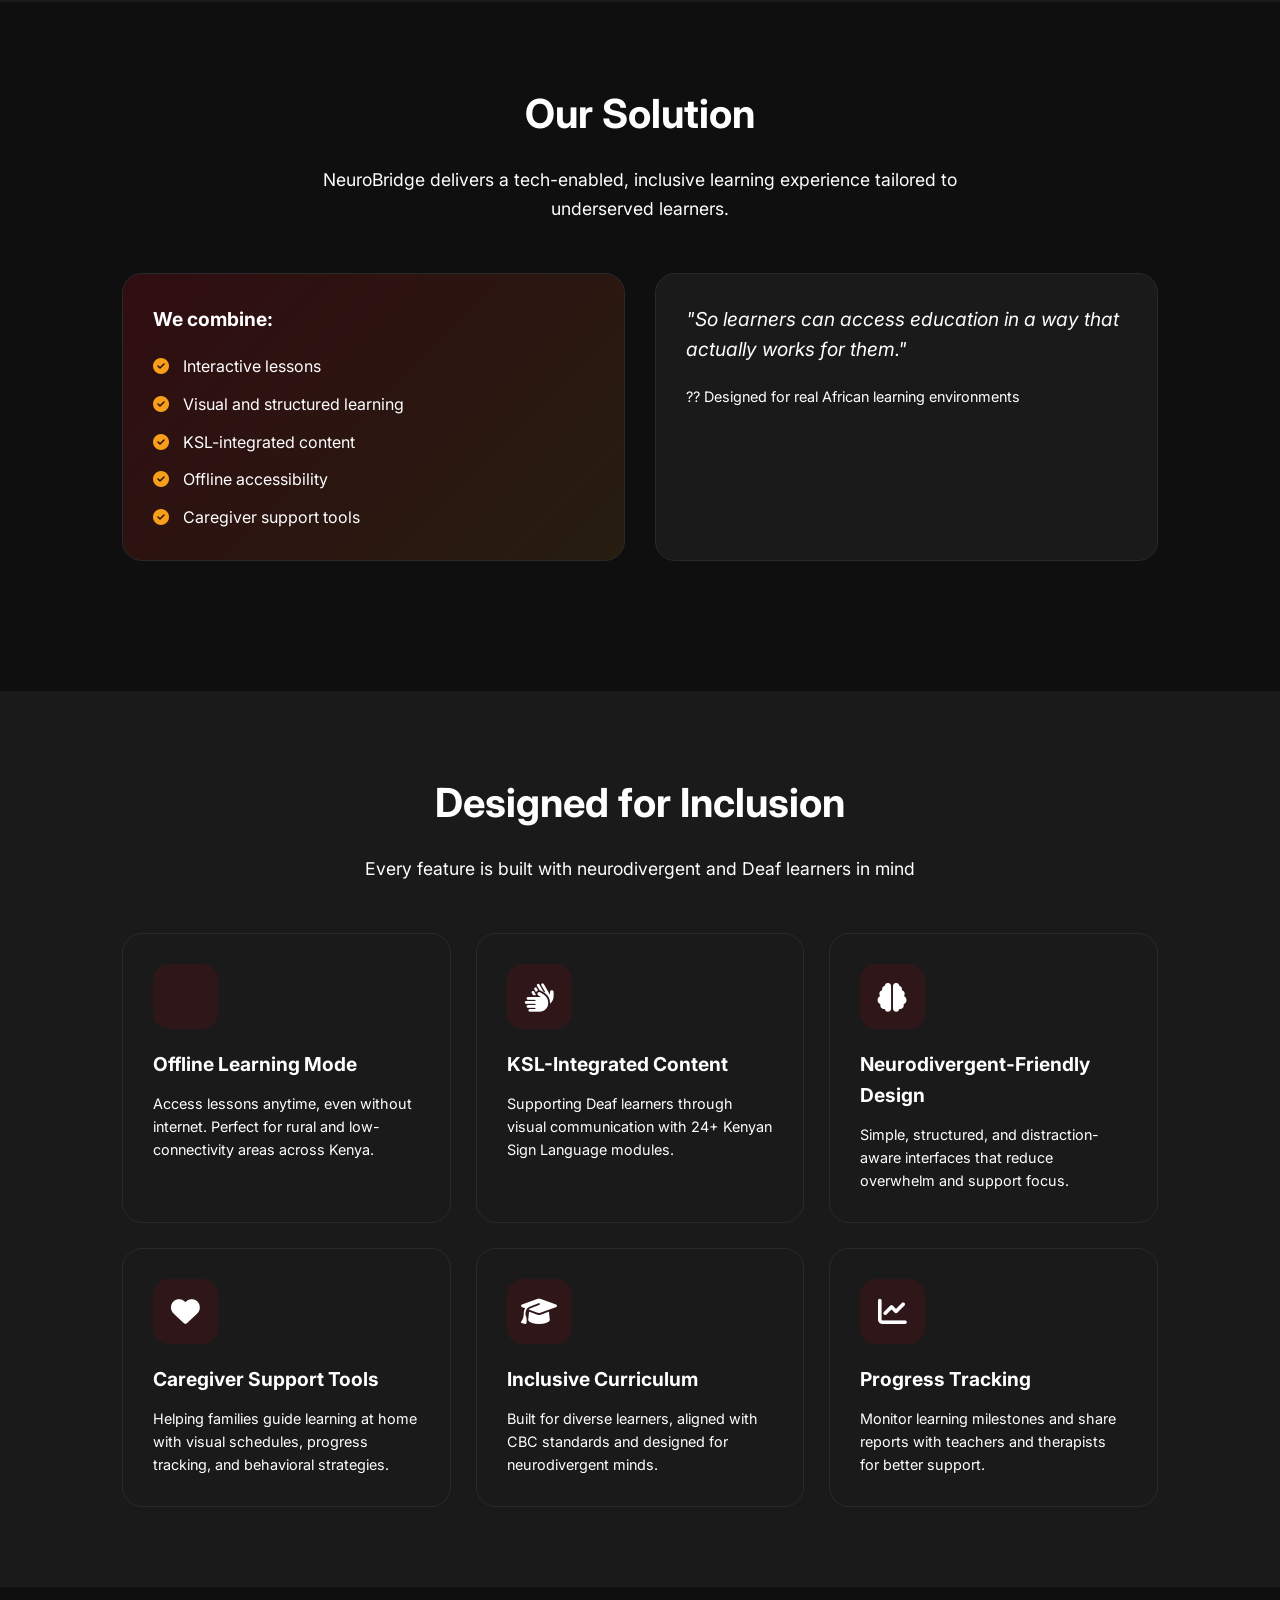
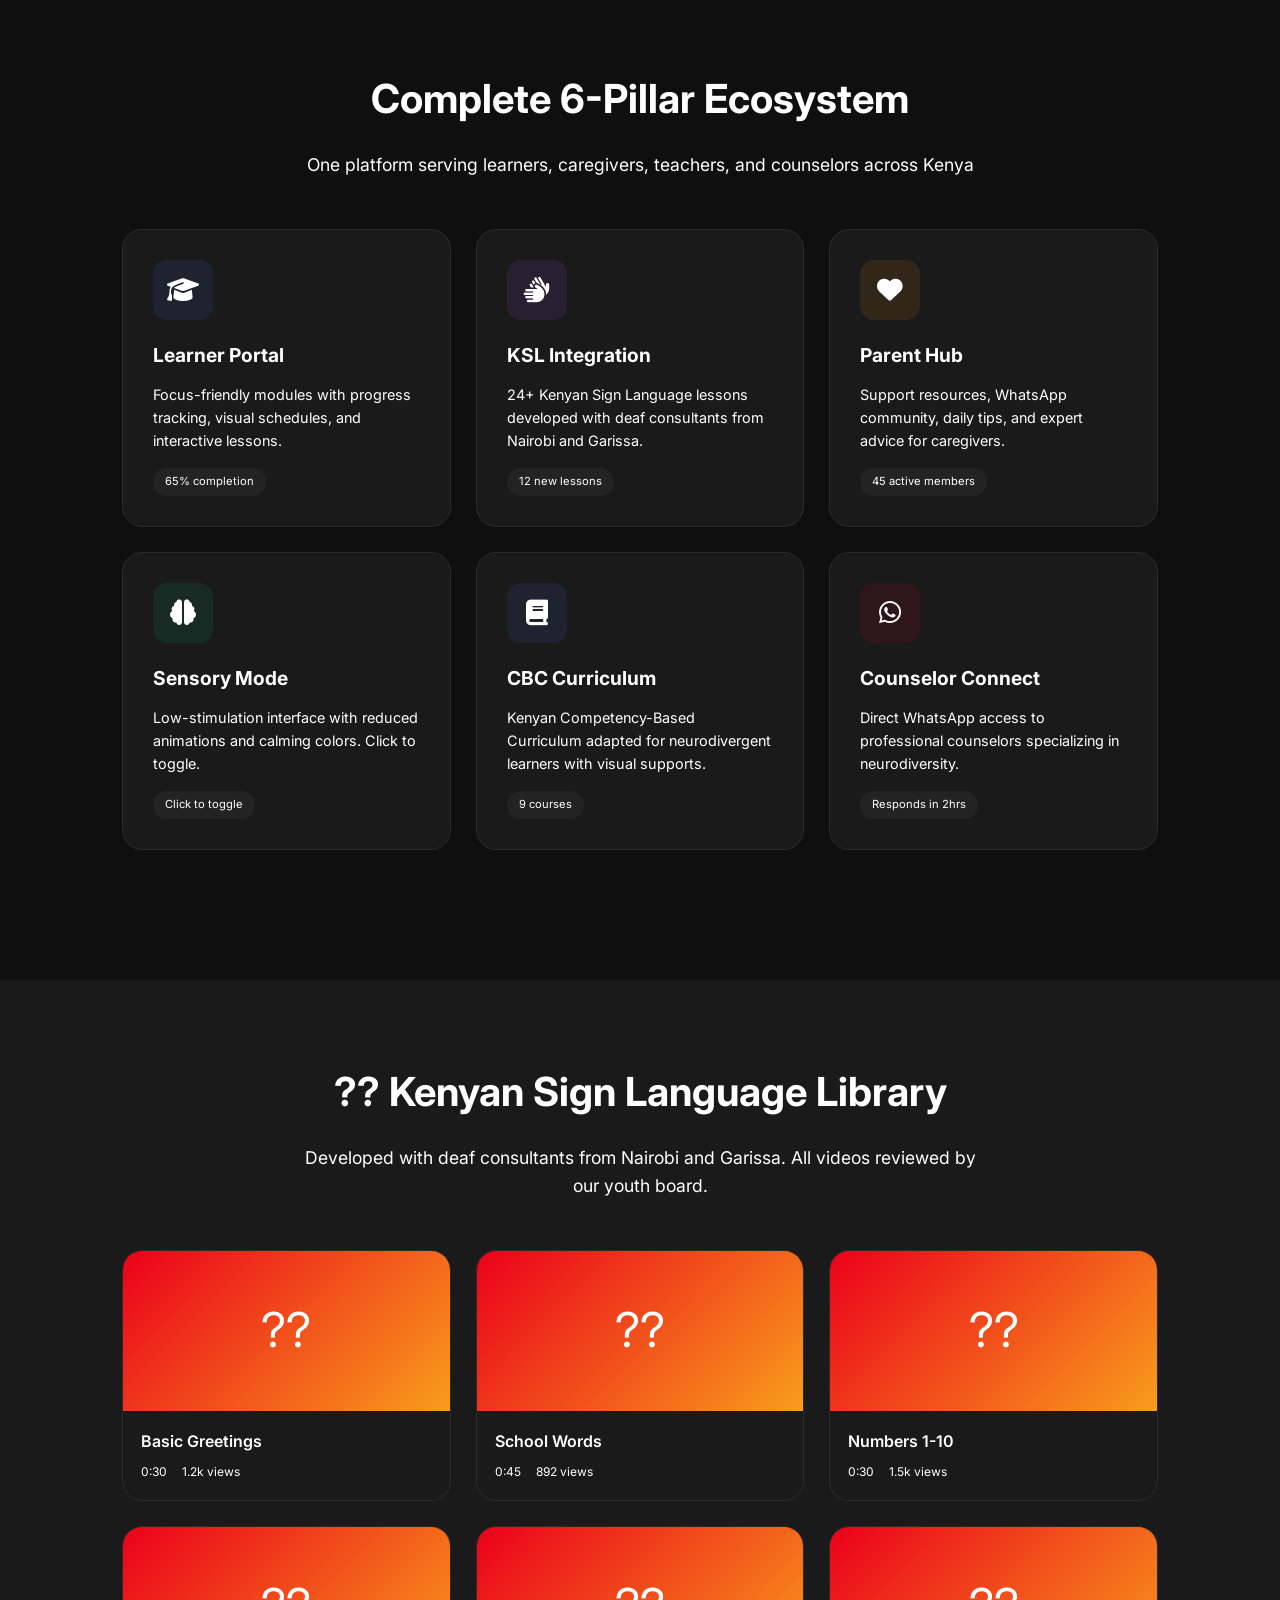
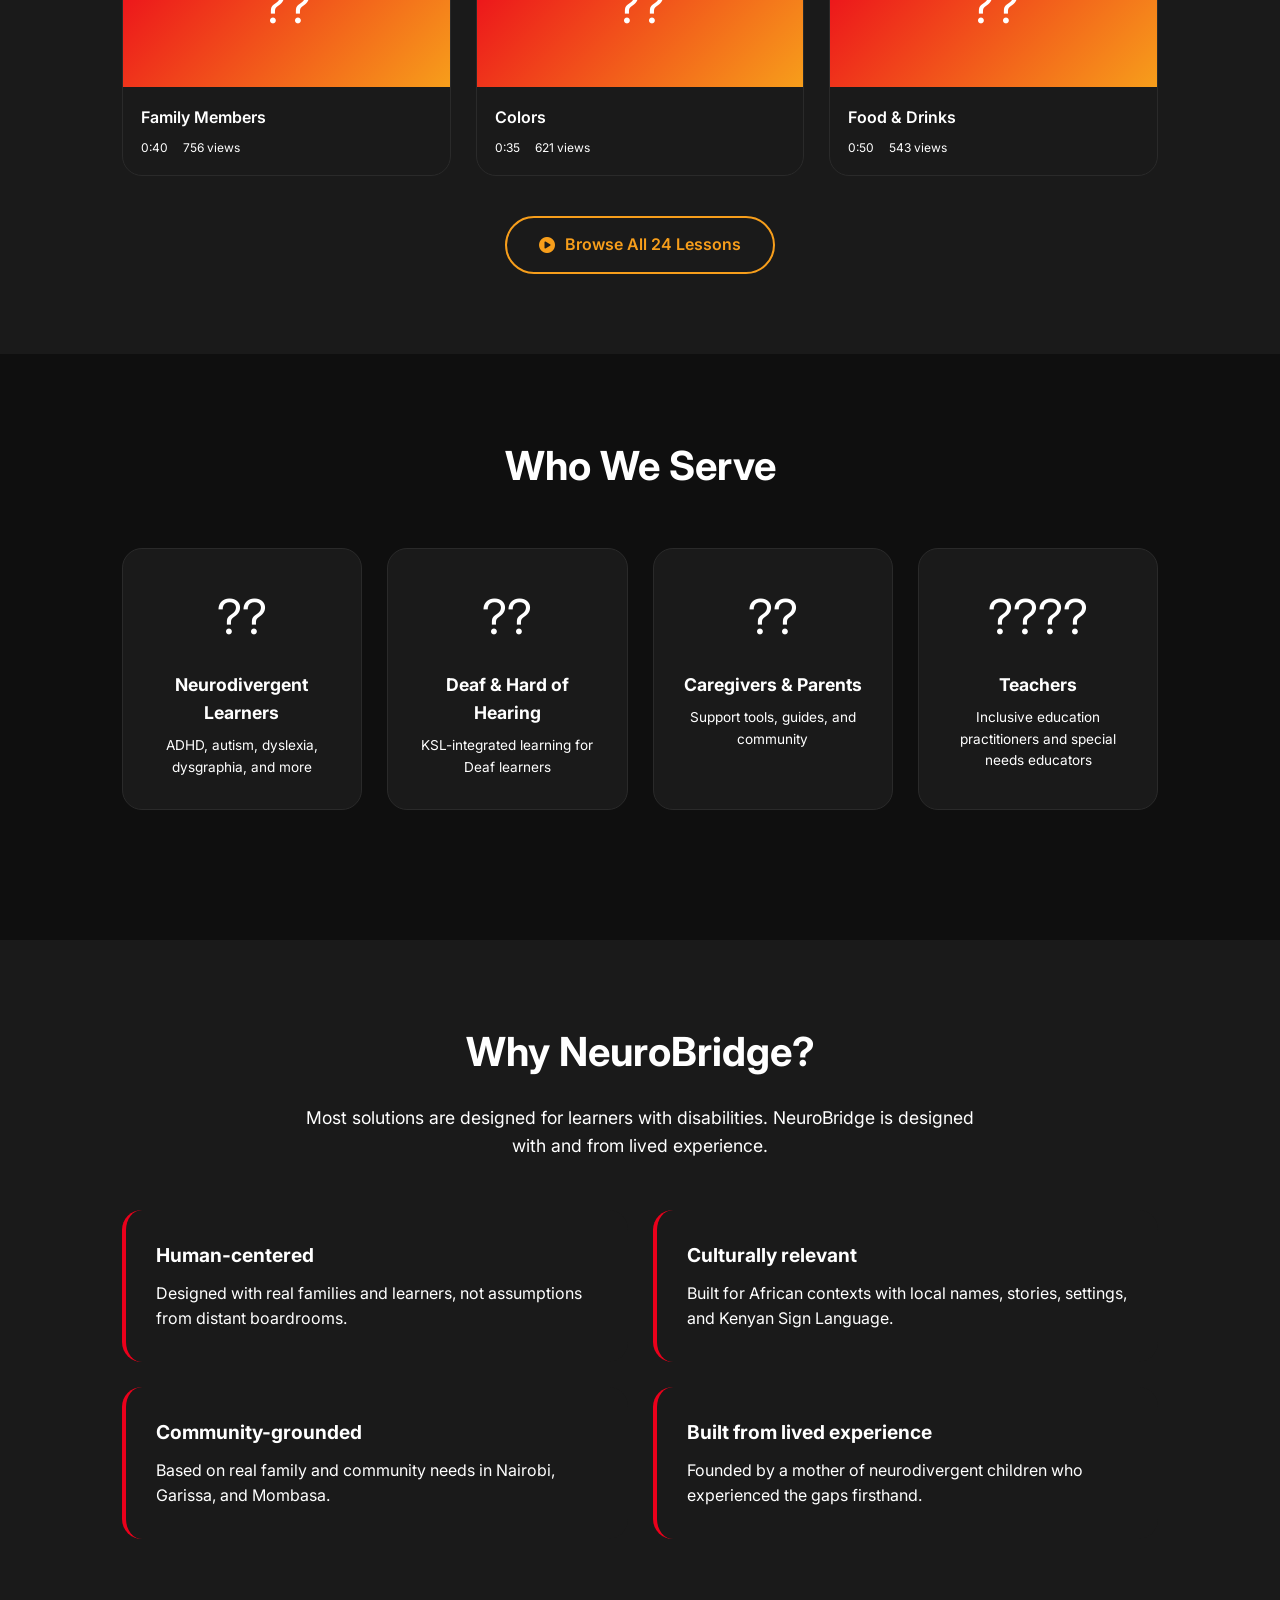
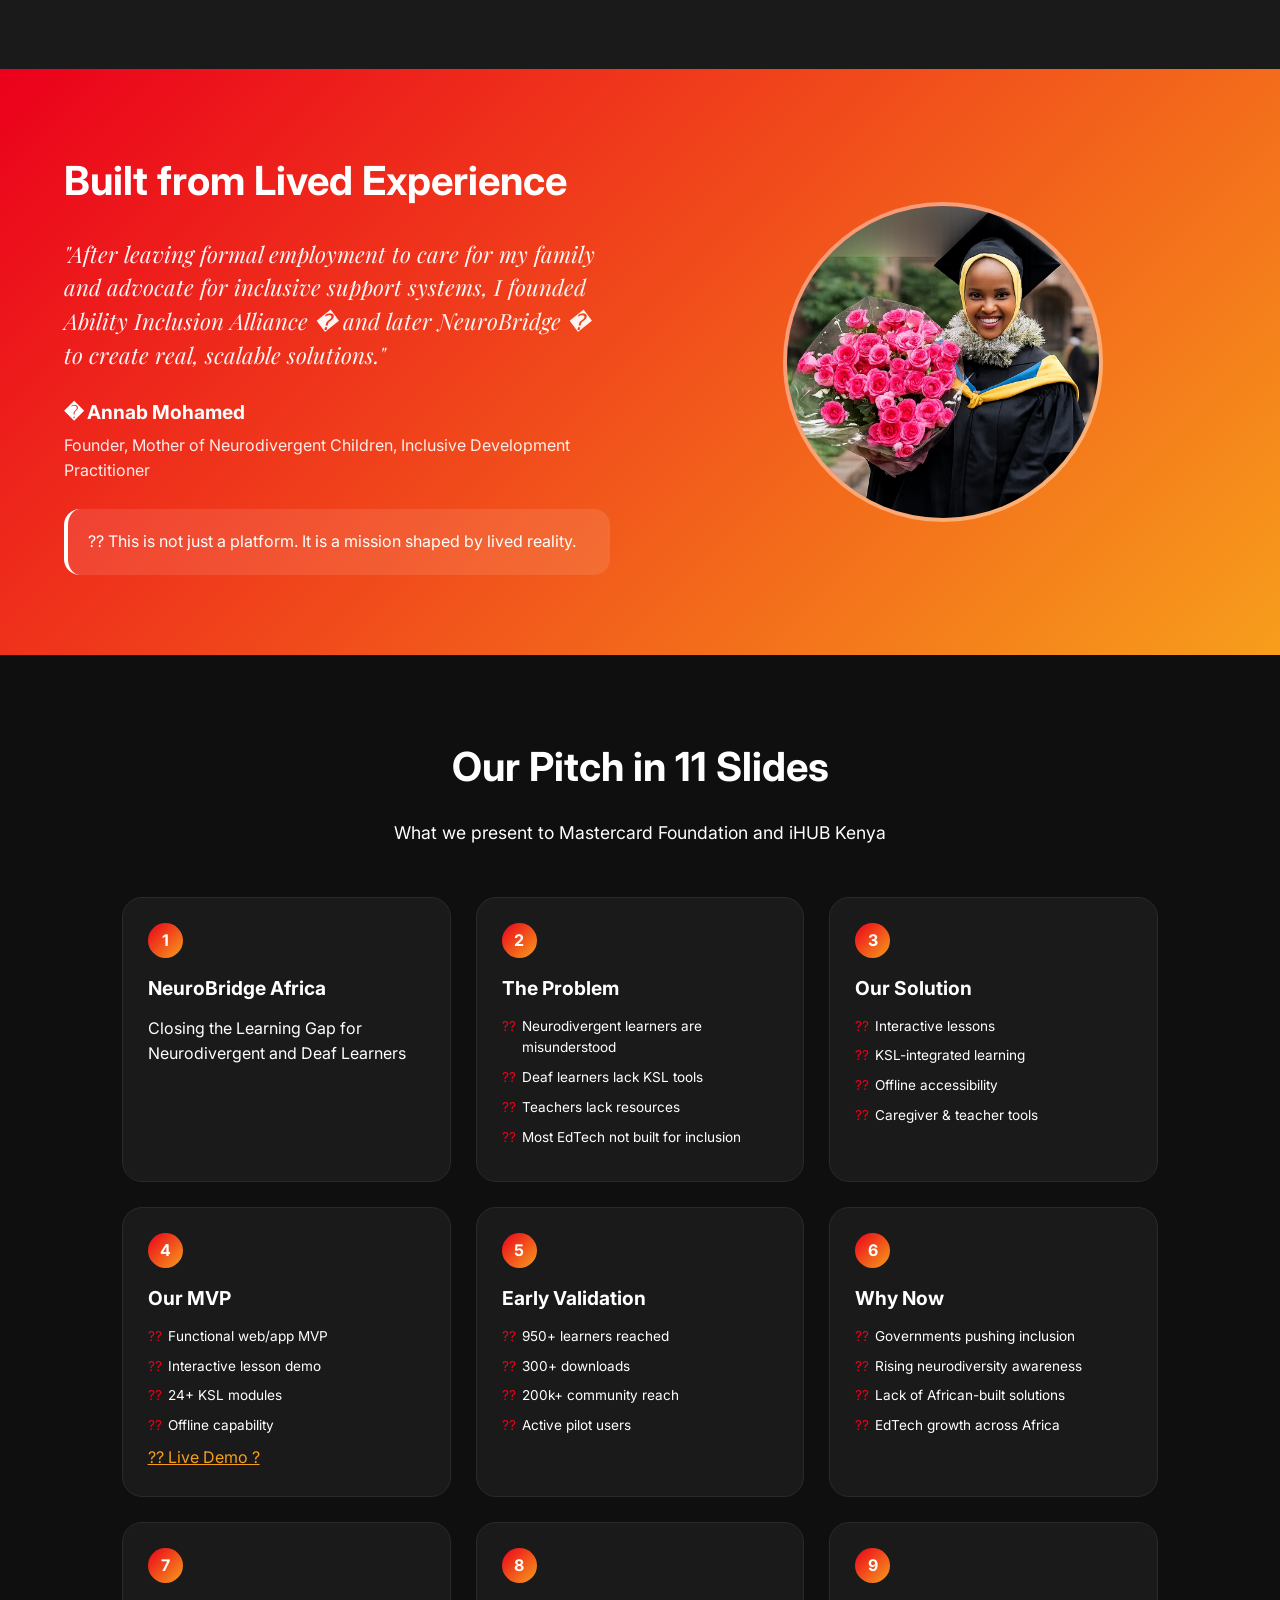
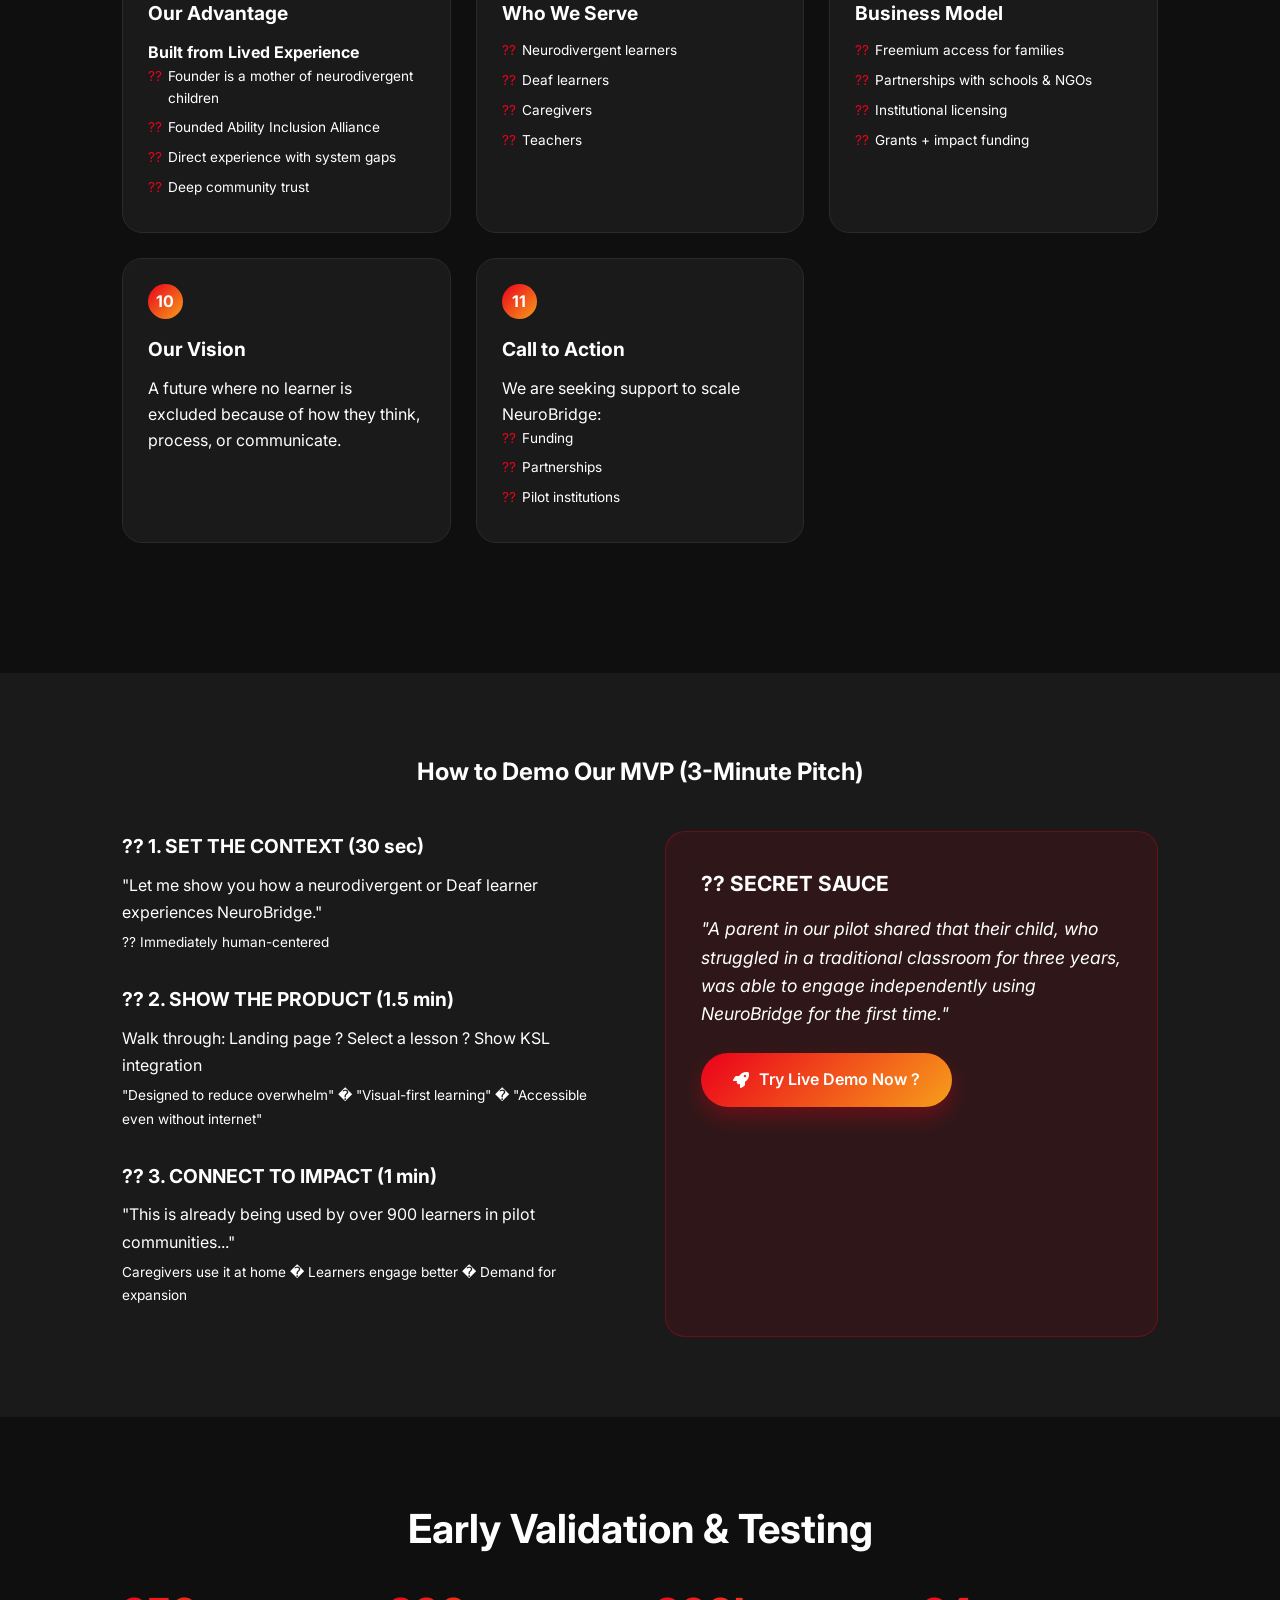
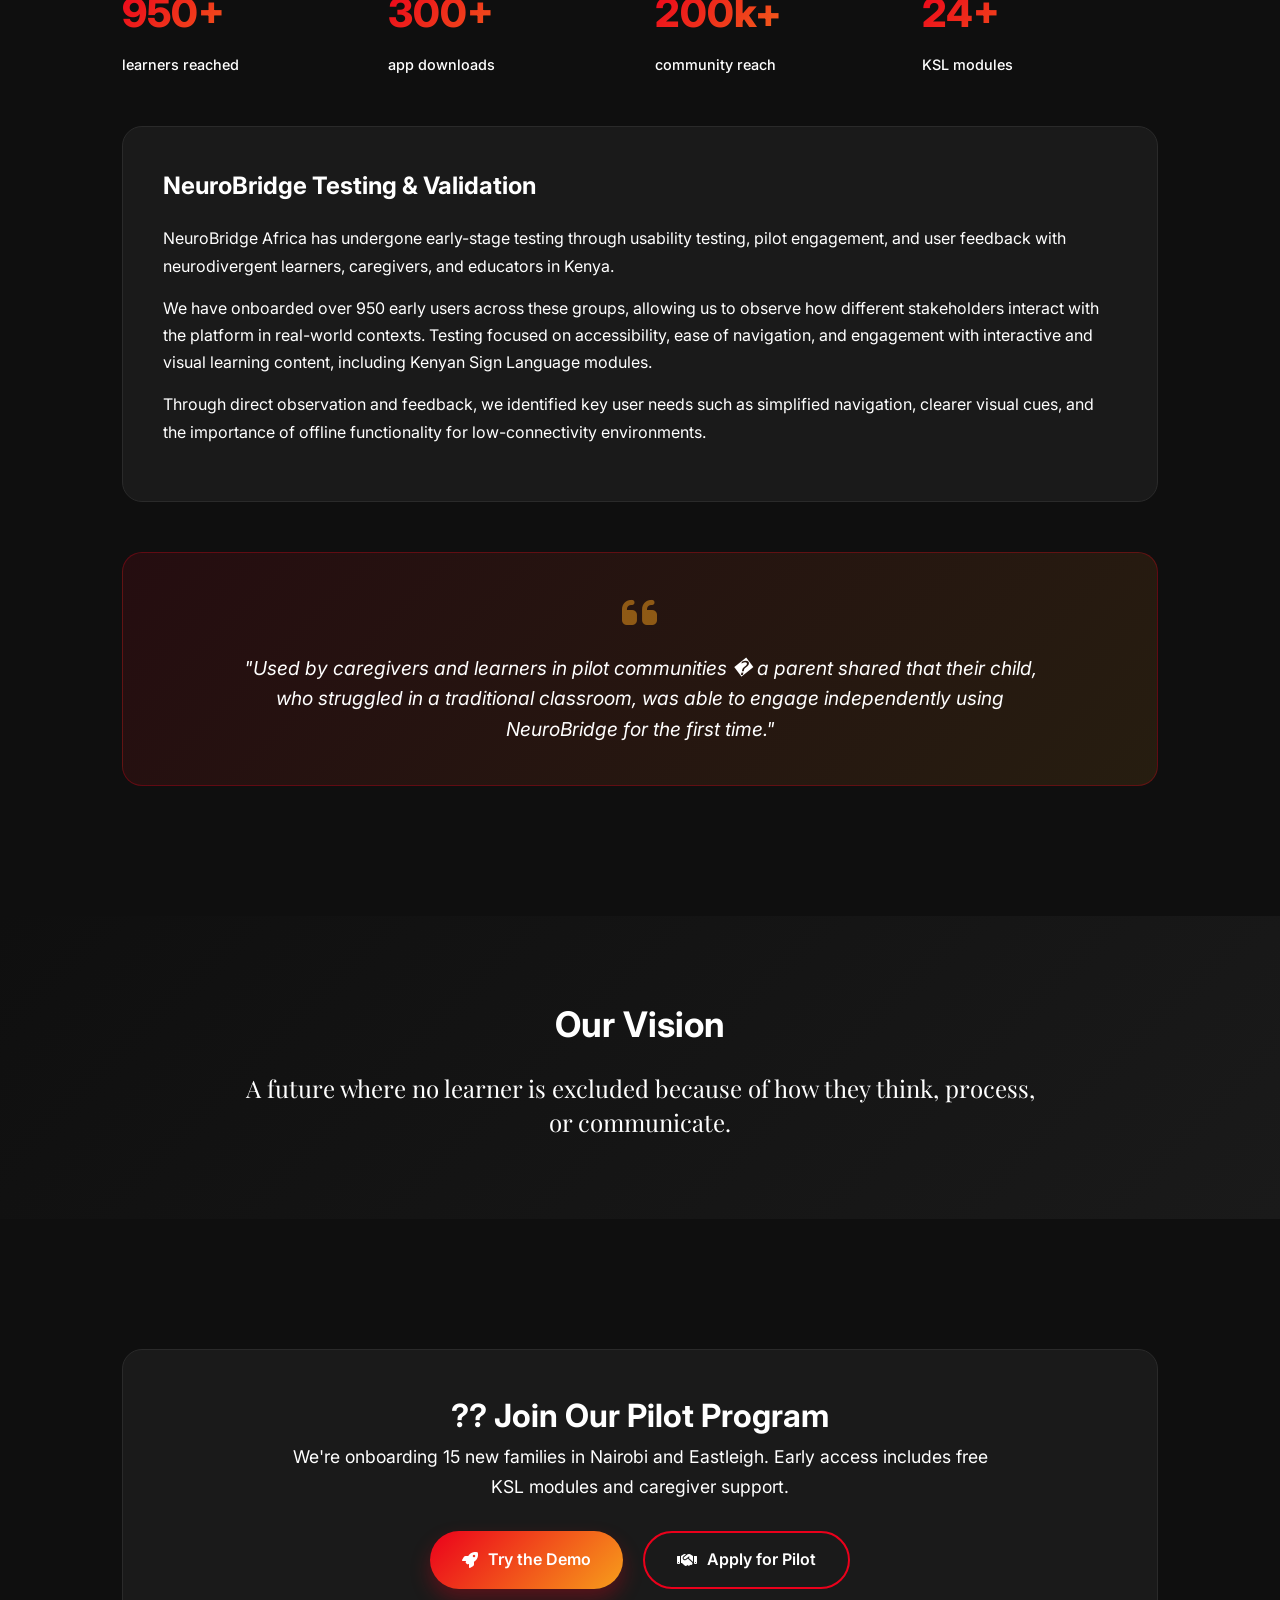
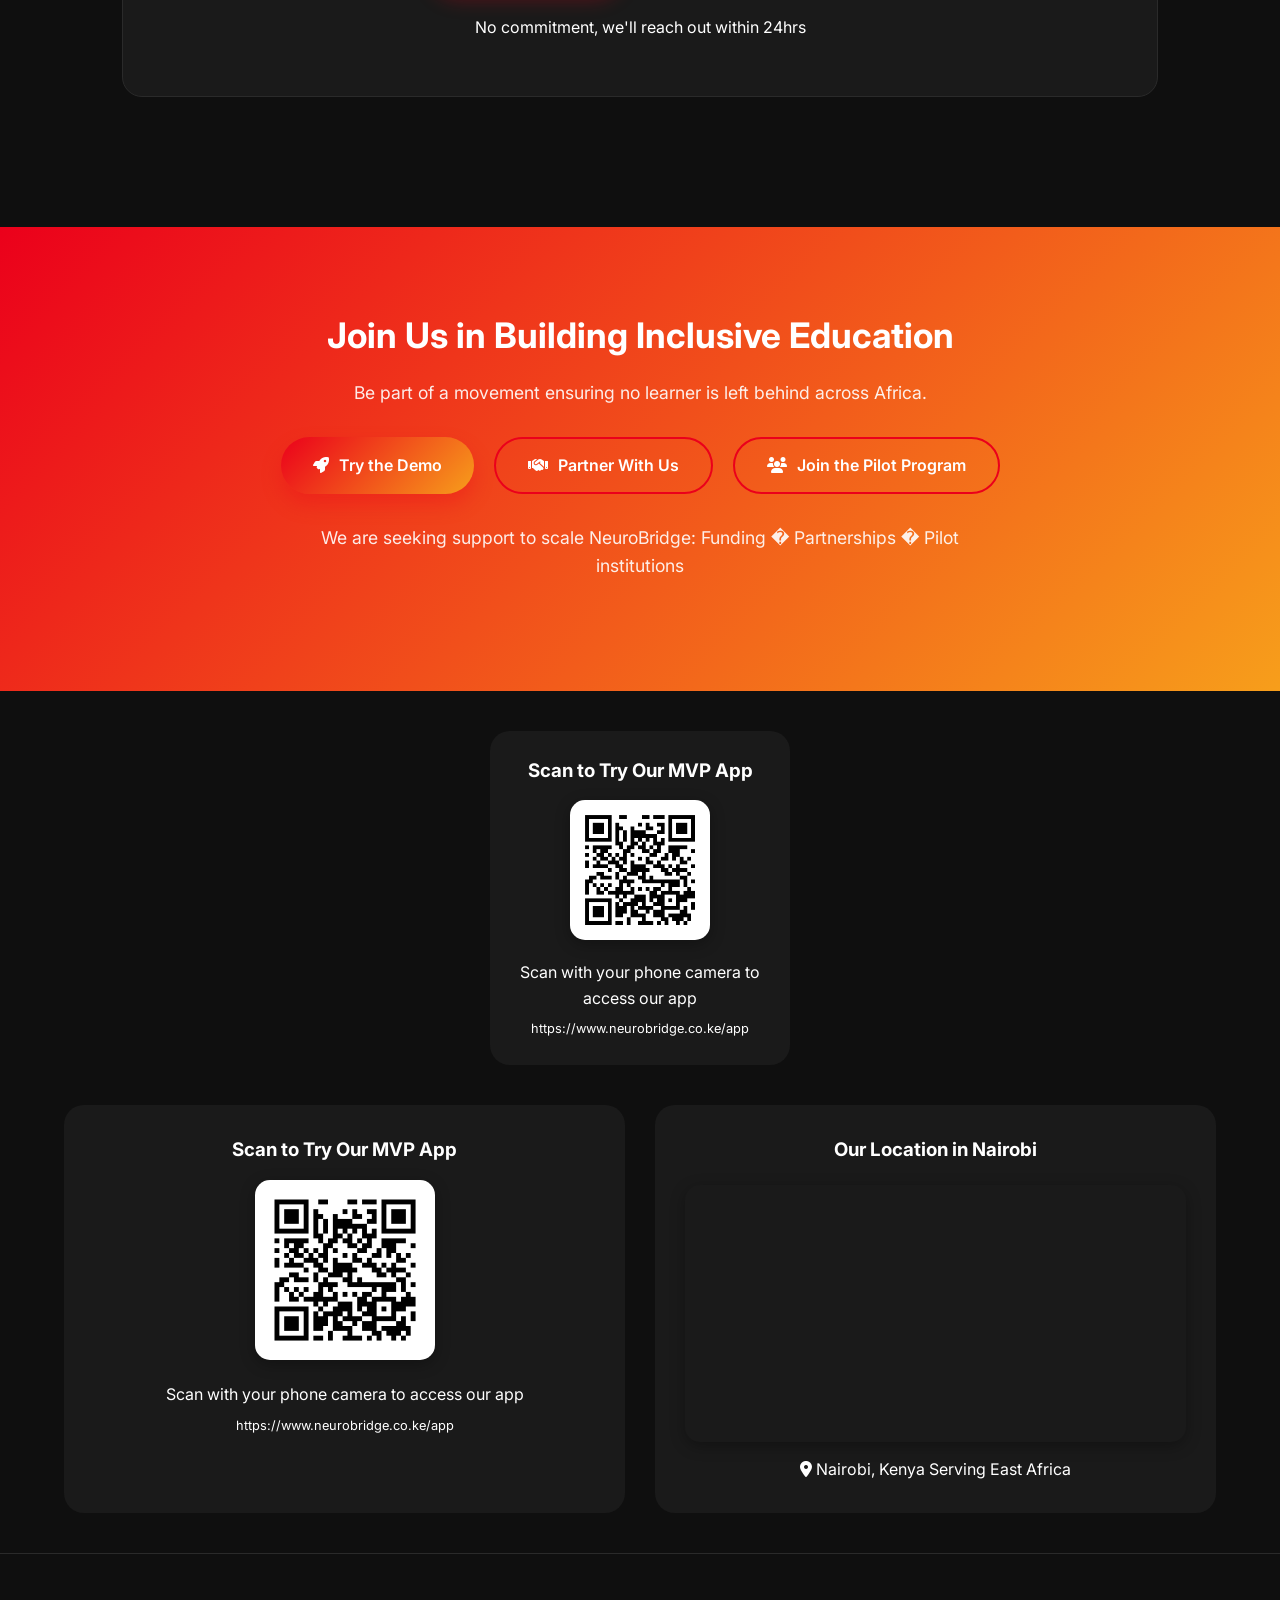
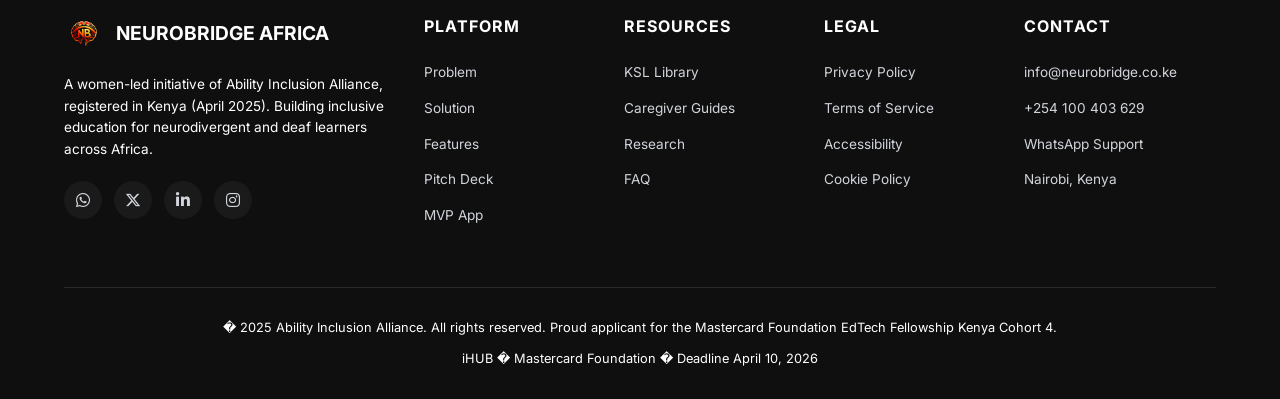
==== commit e16ba1cb: "Update nav: rename to Pitch Deck, make bold and slightly smaller for better spacing" ====
--- a/index.html
+++ b/index.html
@@ -1436,7 +1436,7 @@
                 <li><a href="#founder">Founder</a></li>
                 <li><a href="#slides">Pitch</a></li>
                 <li><a href="#demo">Demo</a></li>
-                <li><a href="/app" class="nav-cta"><i class="fas fa-rocket"></i> Launch App</a></li>$1<li><a href="/deck" class="nav-cta" style="background: linear-gradient(135deg, #EB001B, #FF5F00);"><i class="fas fa-chart-line"></i> Pitch Deck</a></li>
+                <li><a href="/app" class="nav-cta"><i class="fas fa-rocket"></i> Launch App</a></li>$1<li><a href="/deck" style="font-weight: 600;"><i class="fas fa-chart-line"></i> Pitch Deck</a></li>
             </ul>
             
             <button class="hamburger" onclick="toggleMobileMenu()">
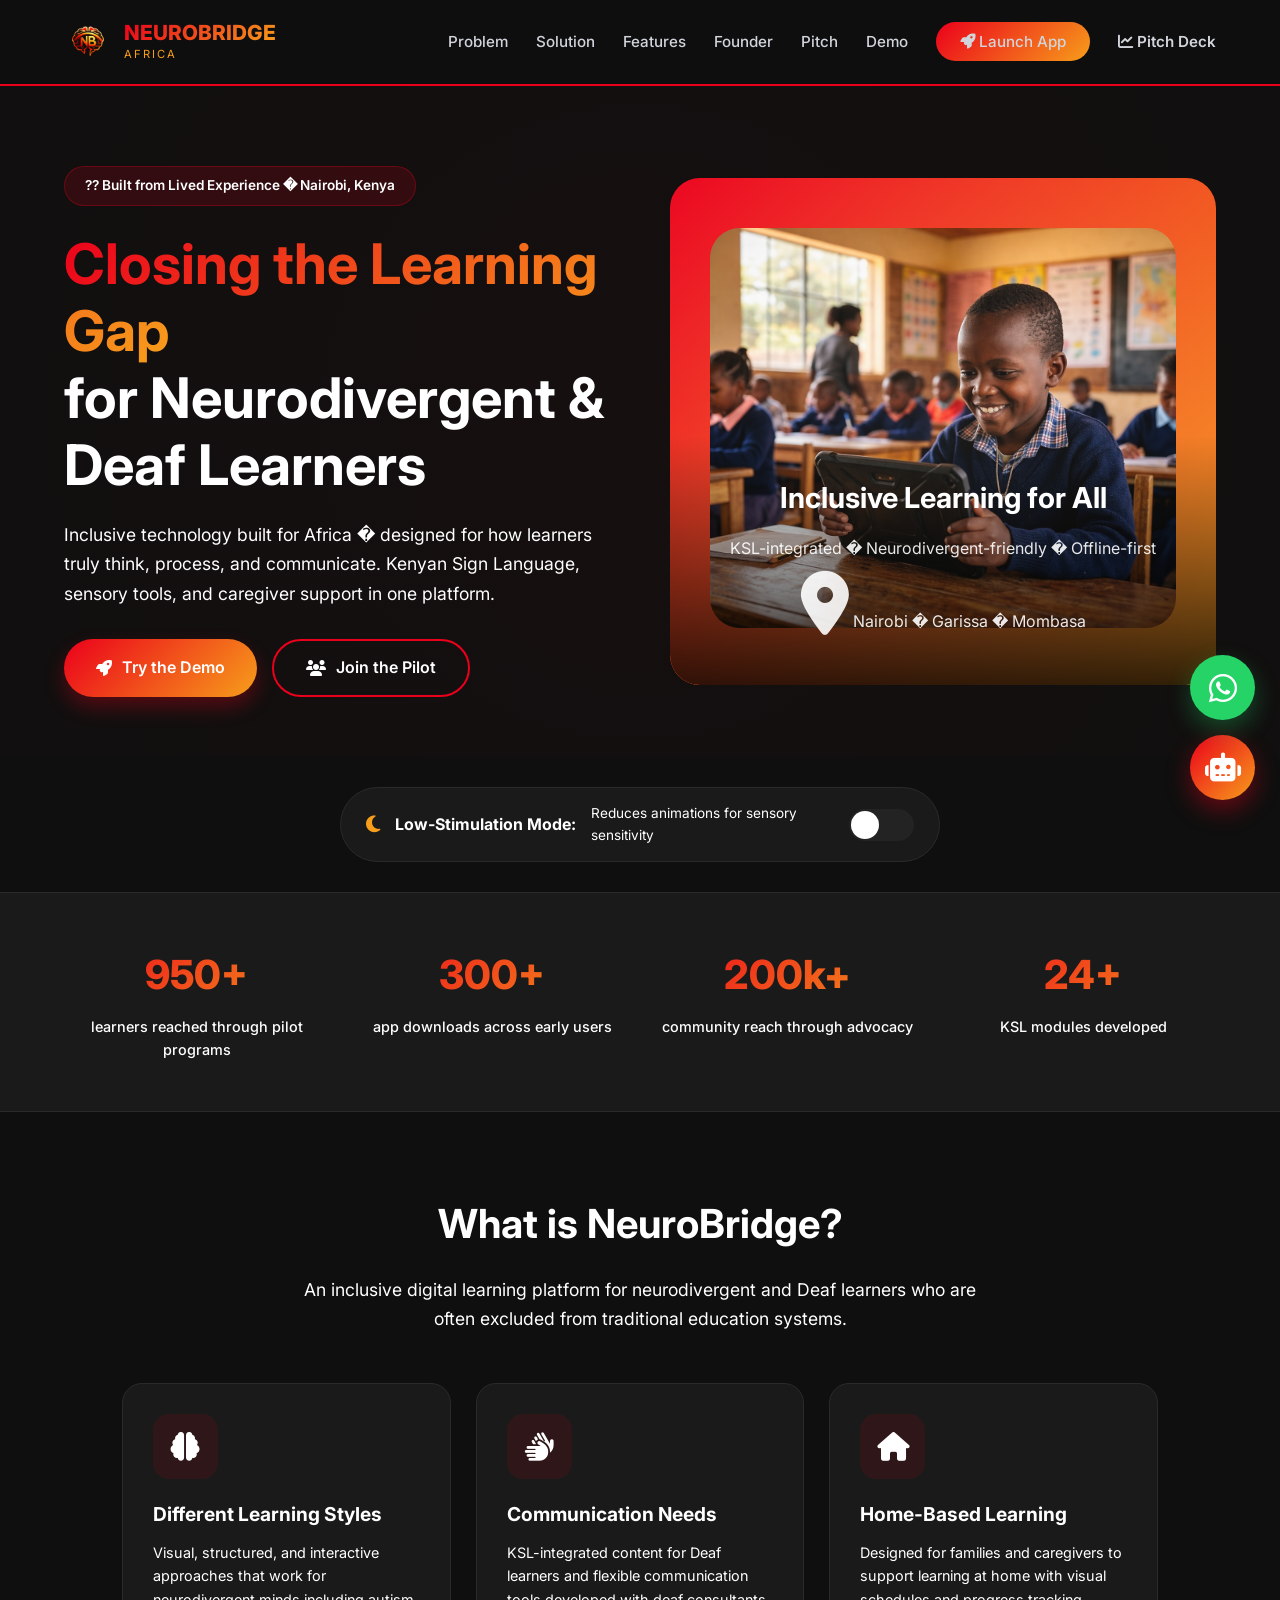
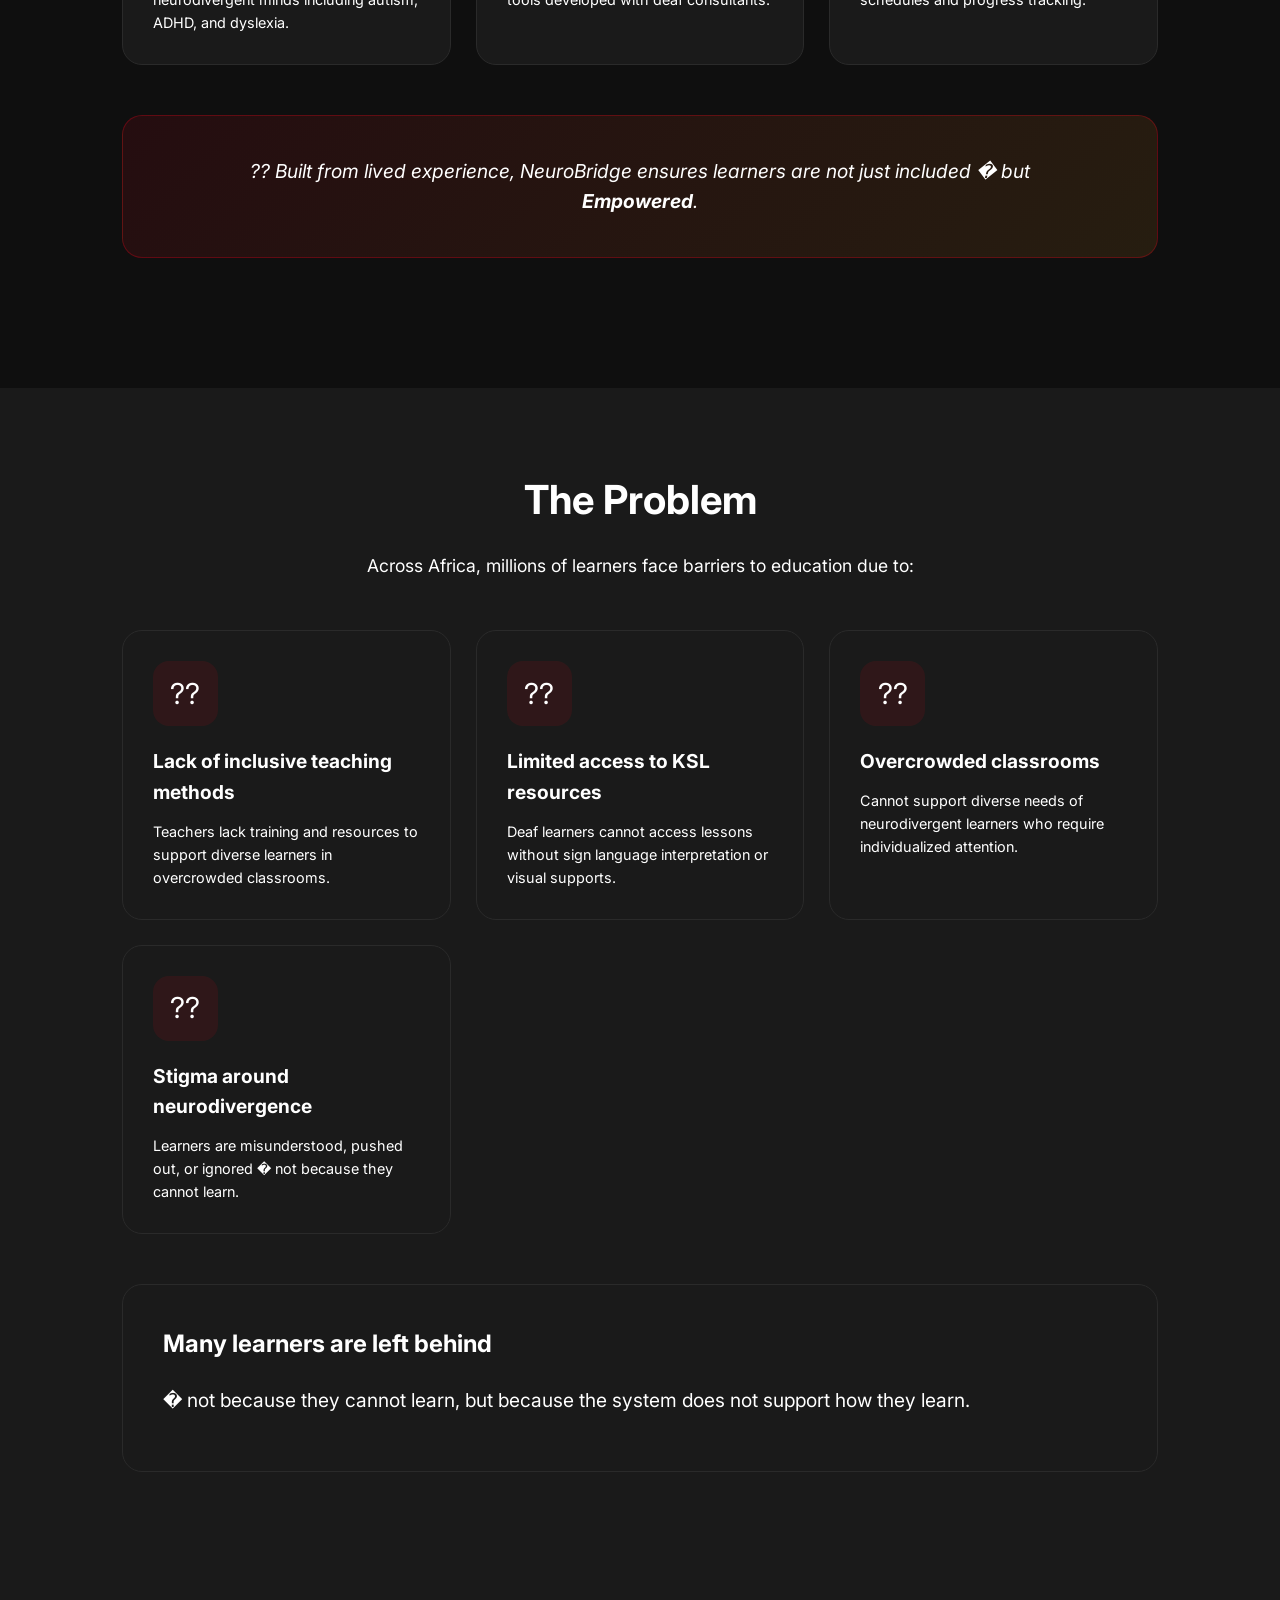
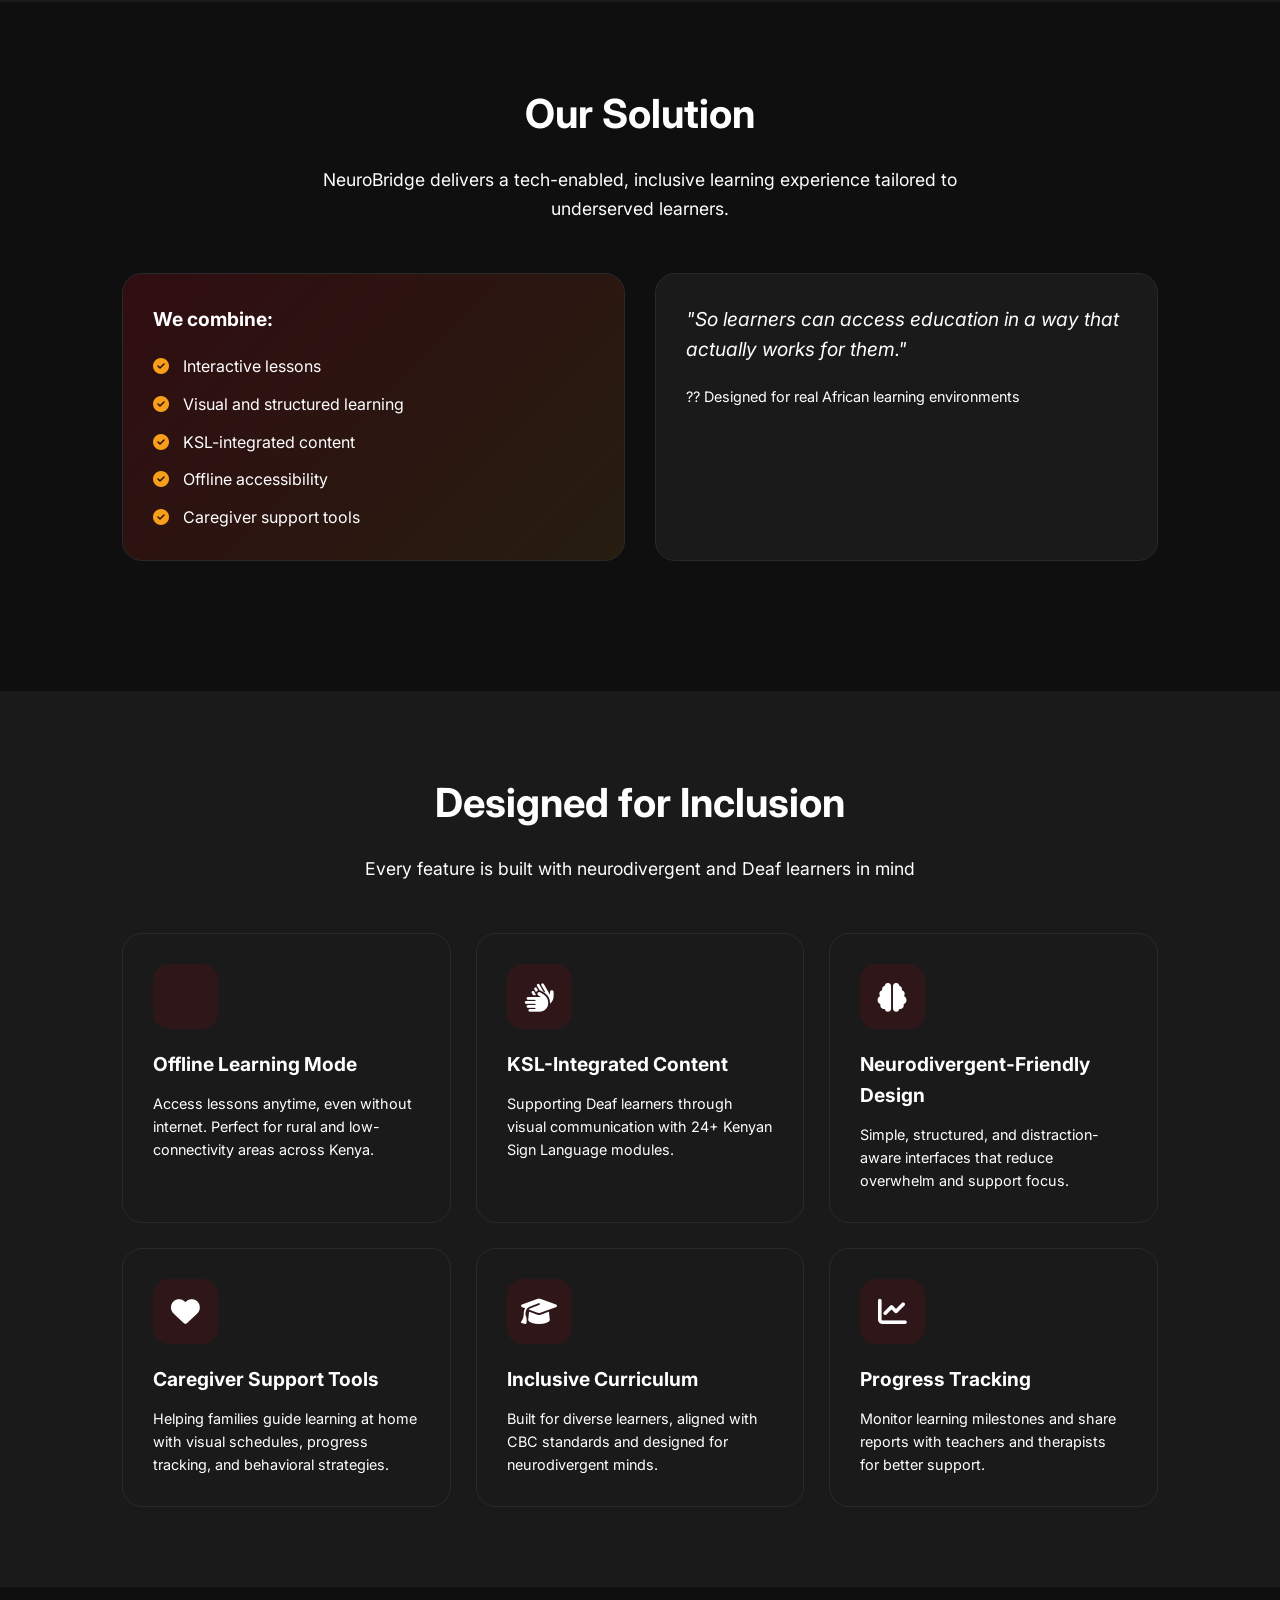
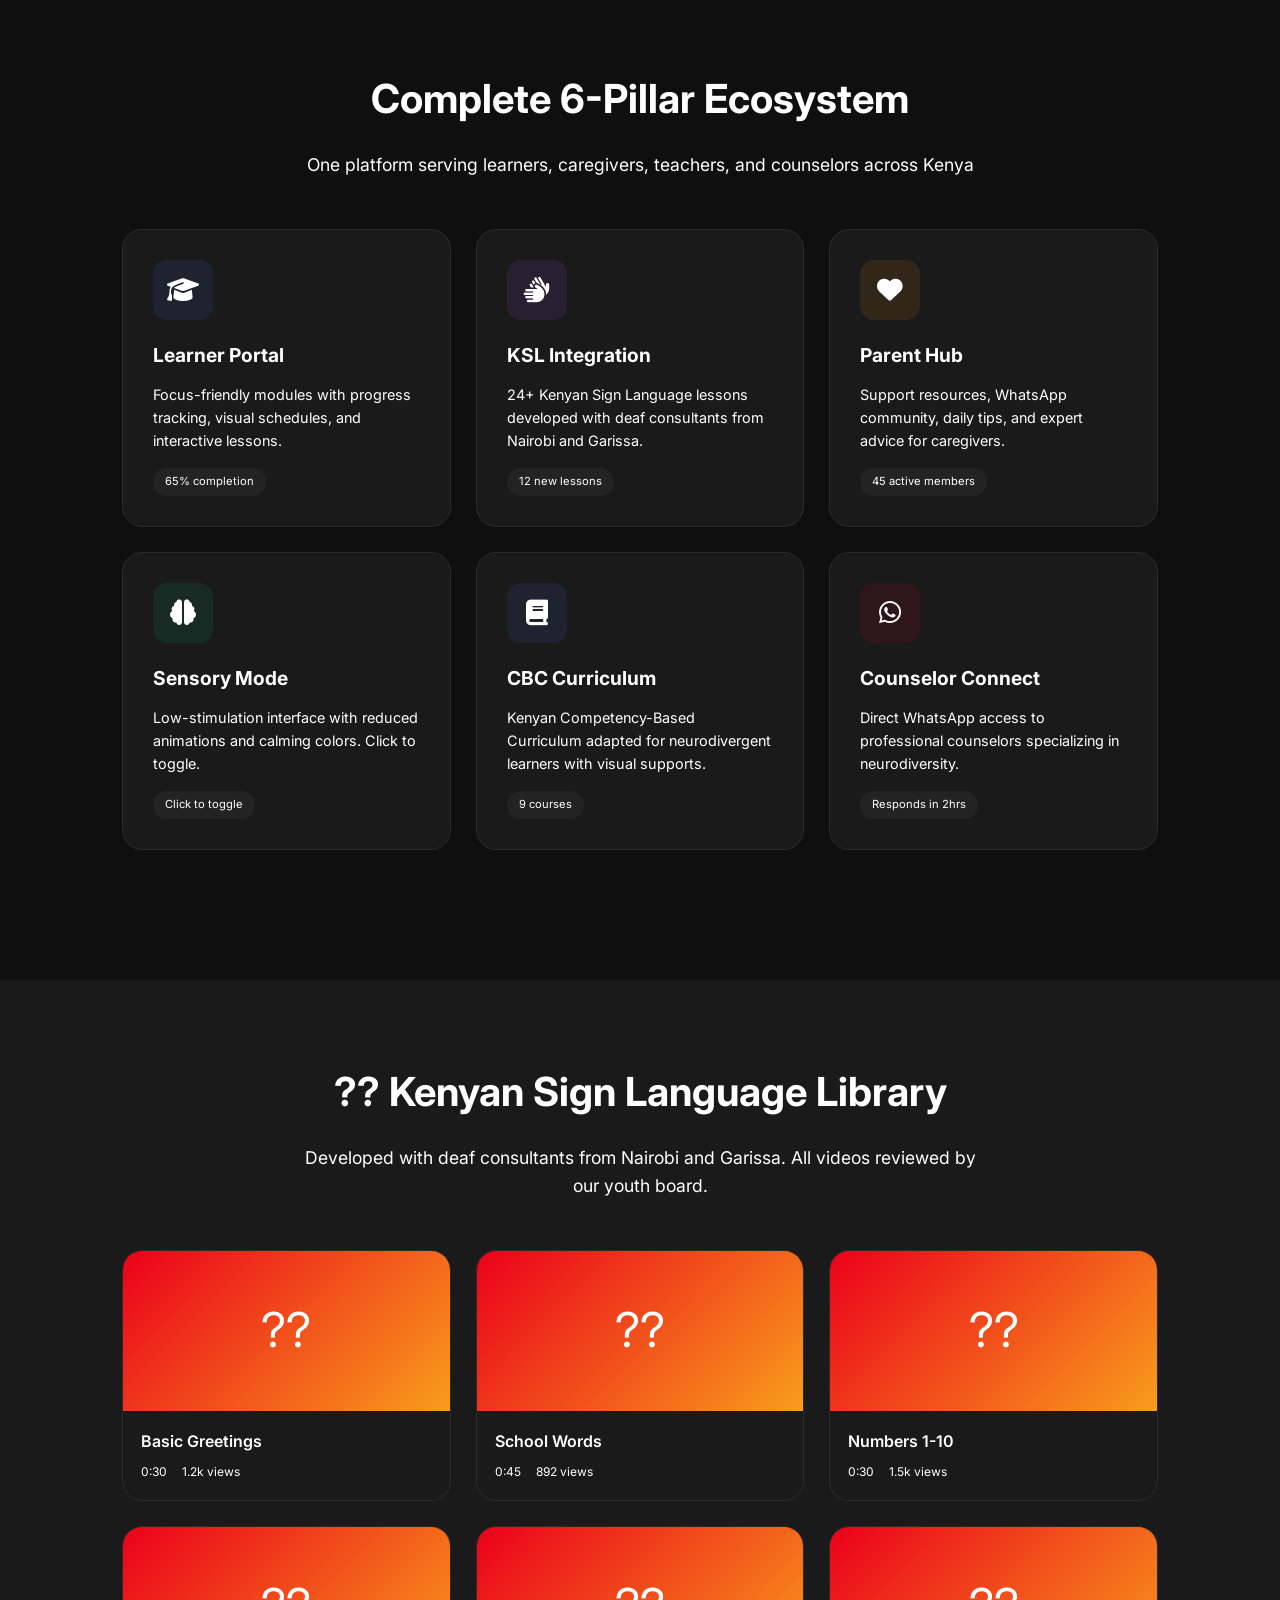
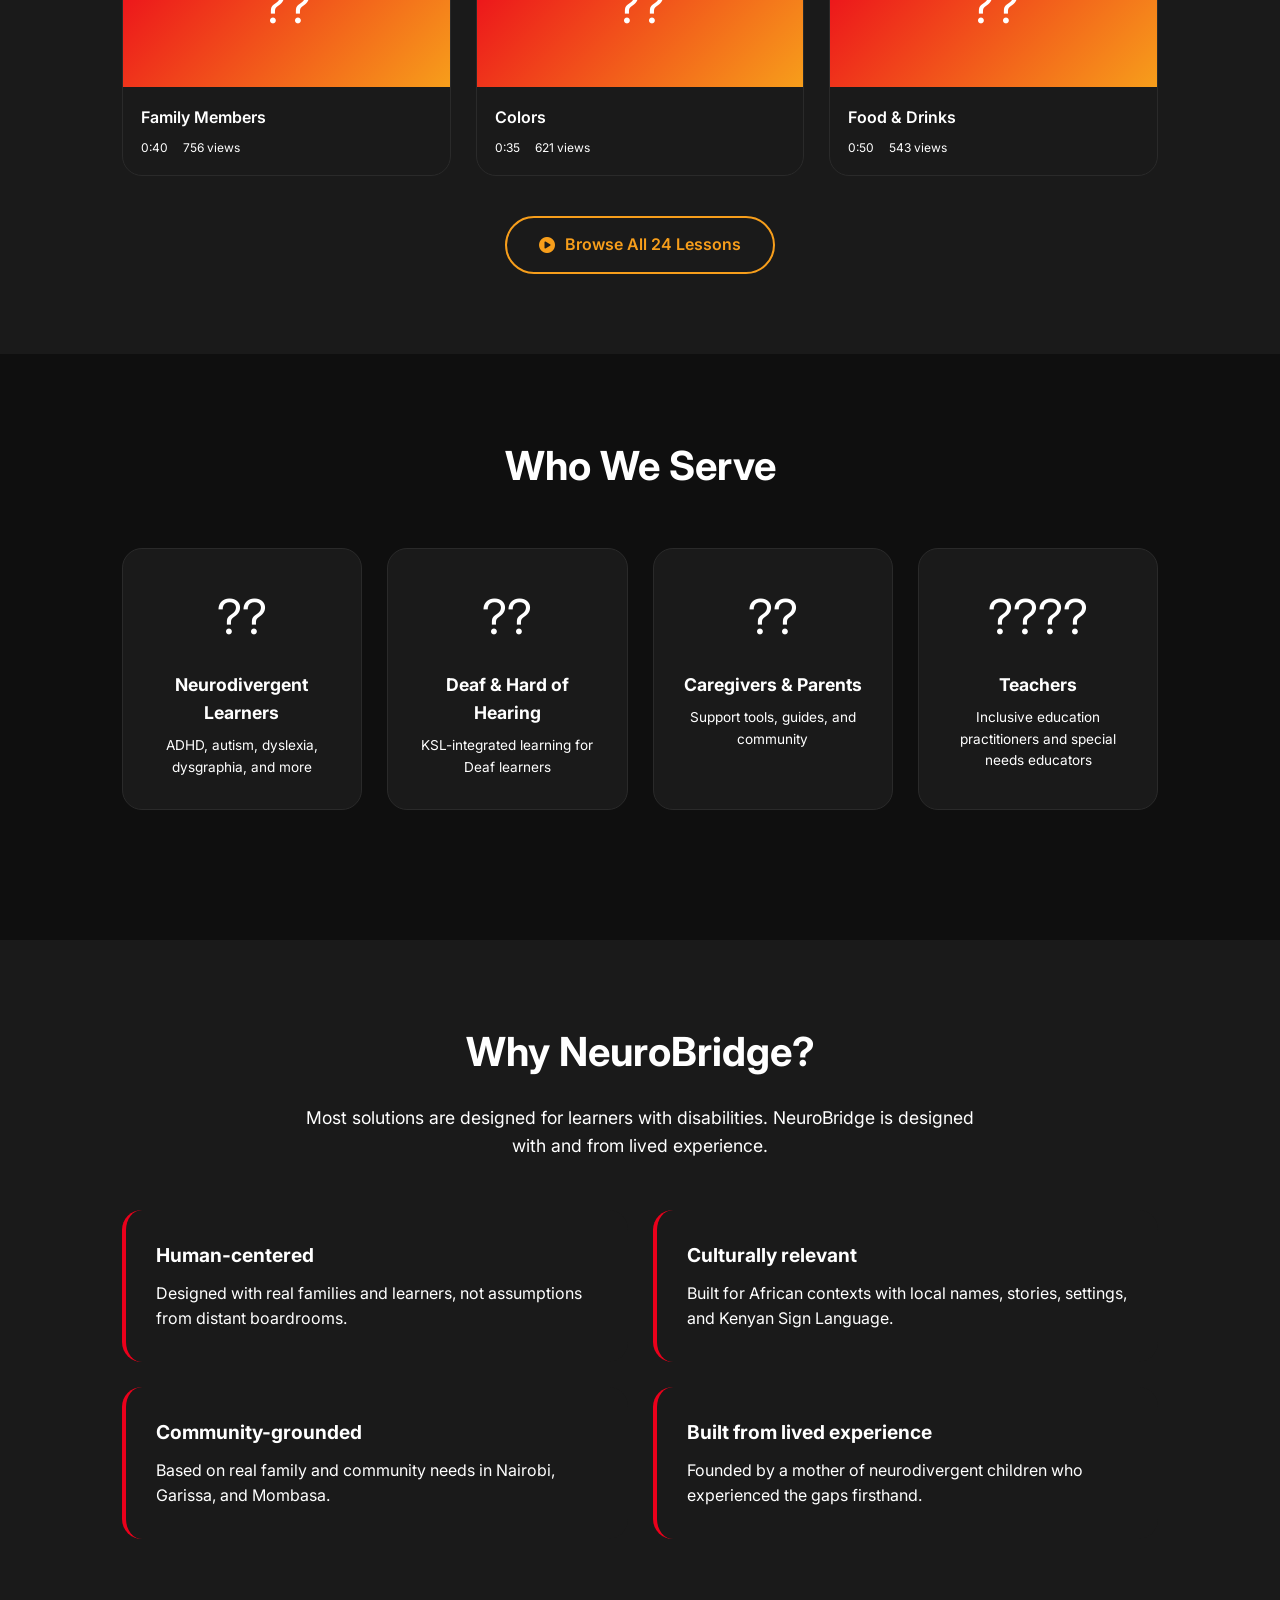
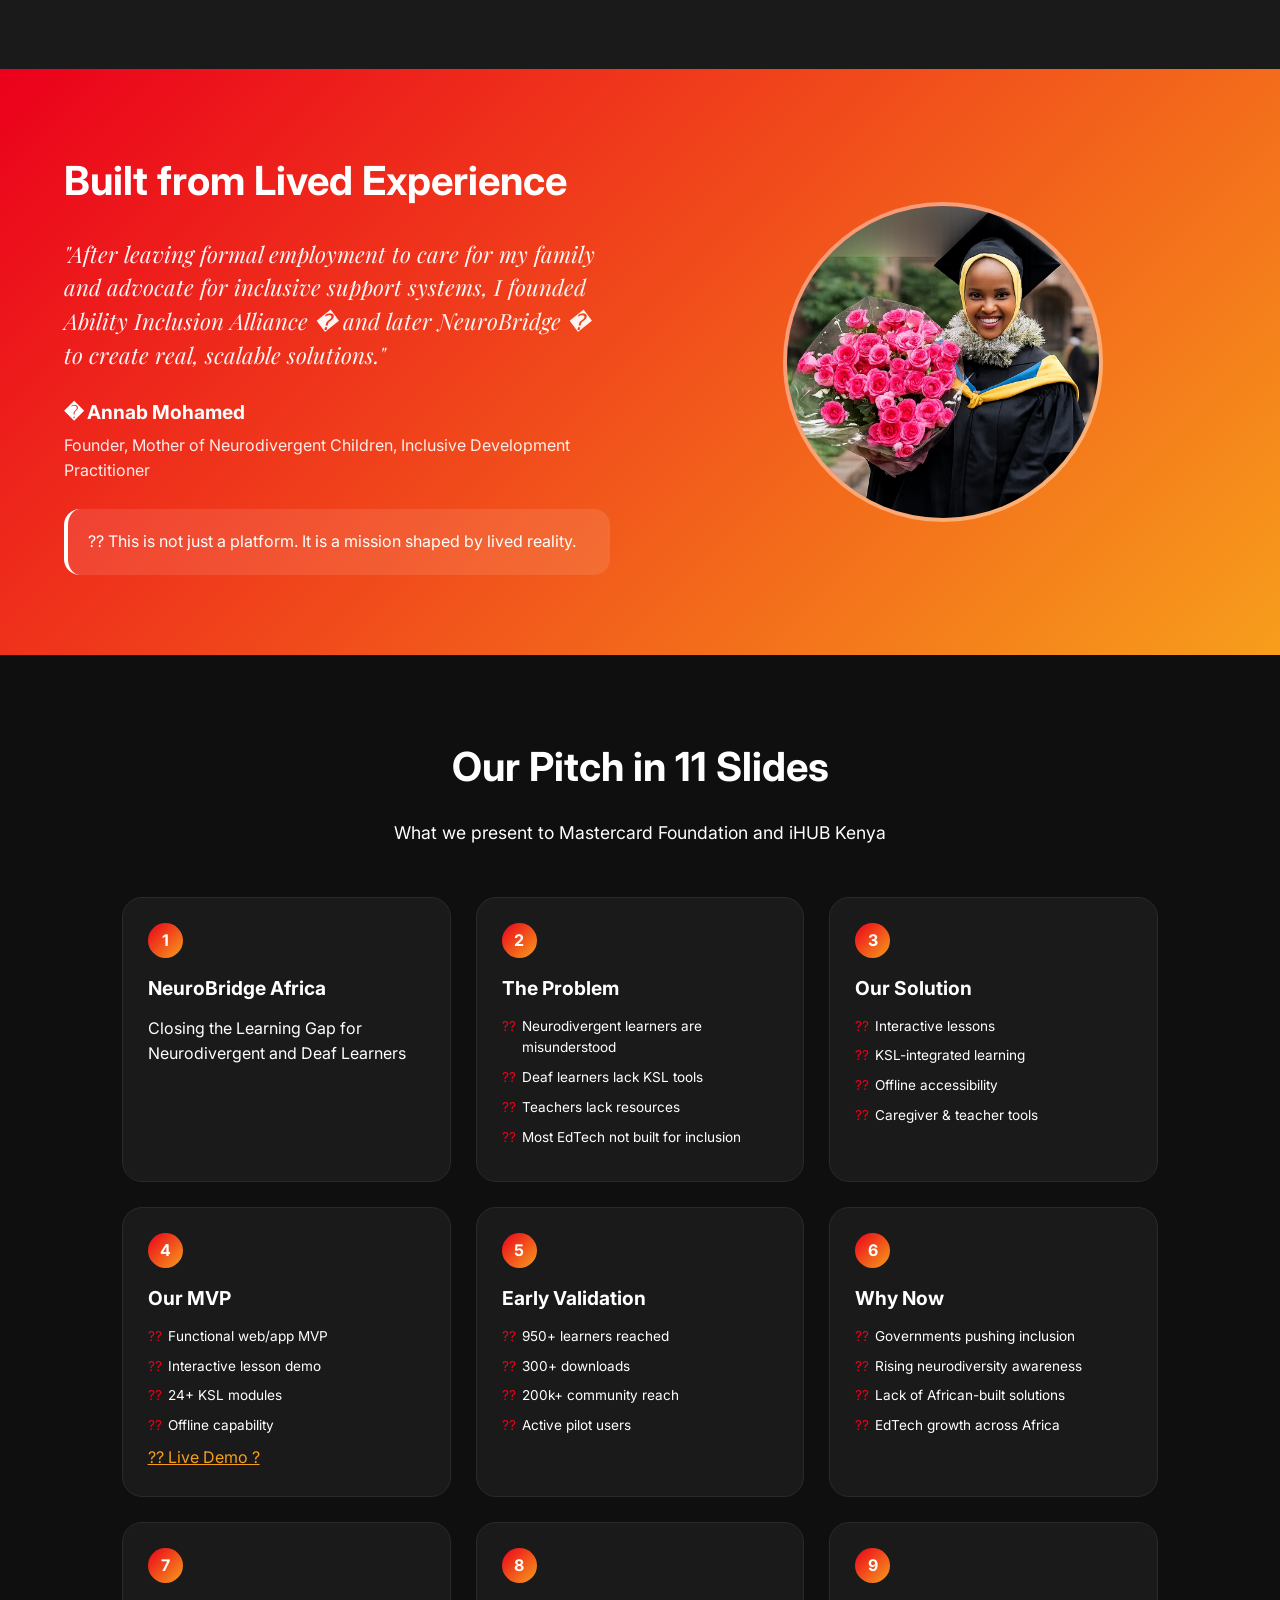
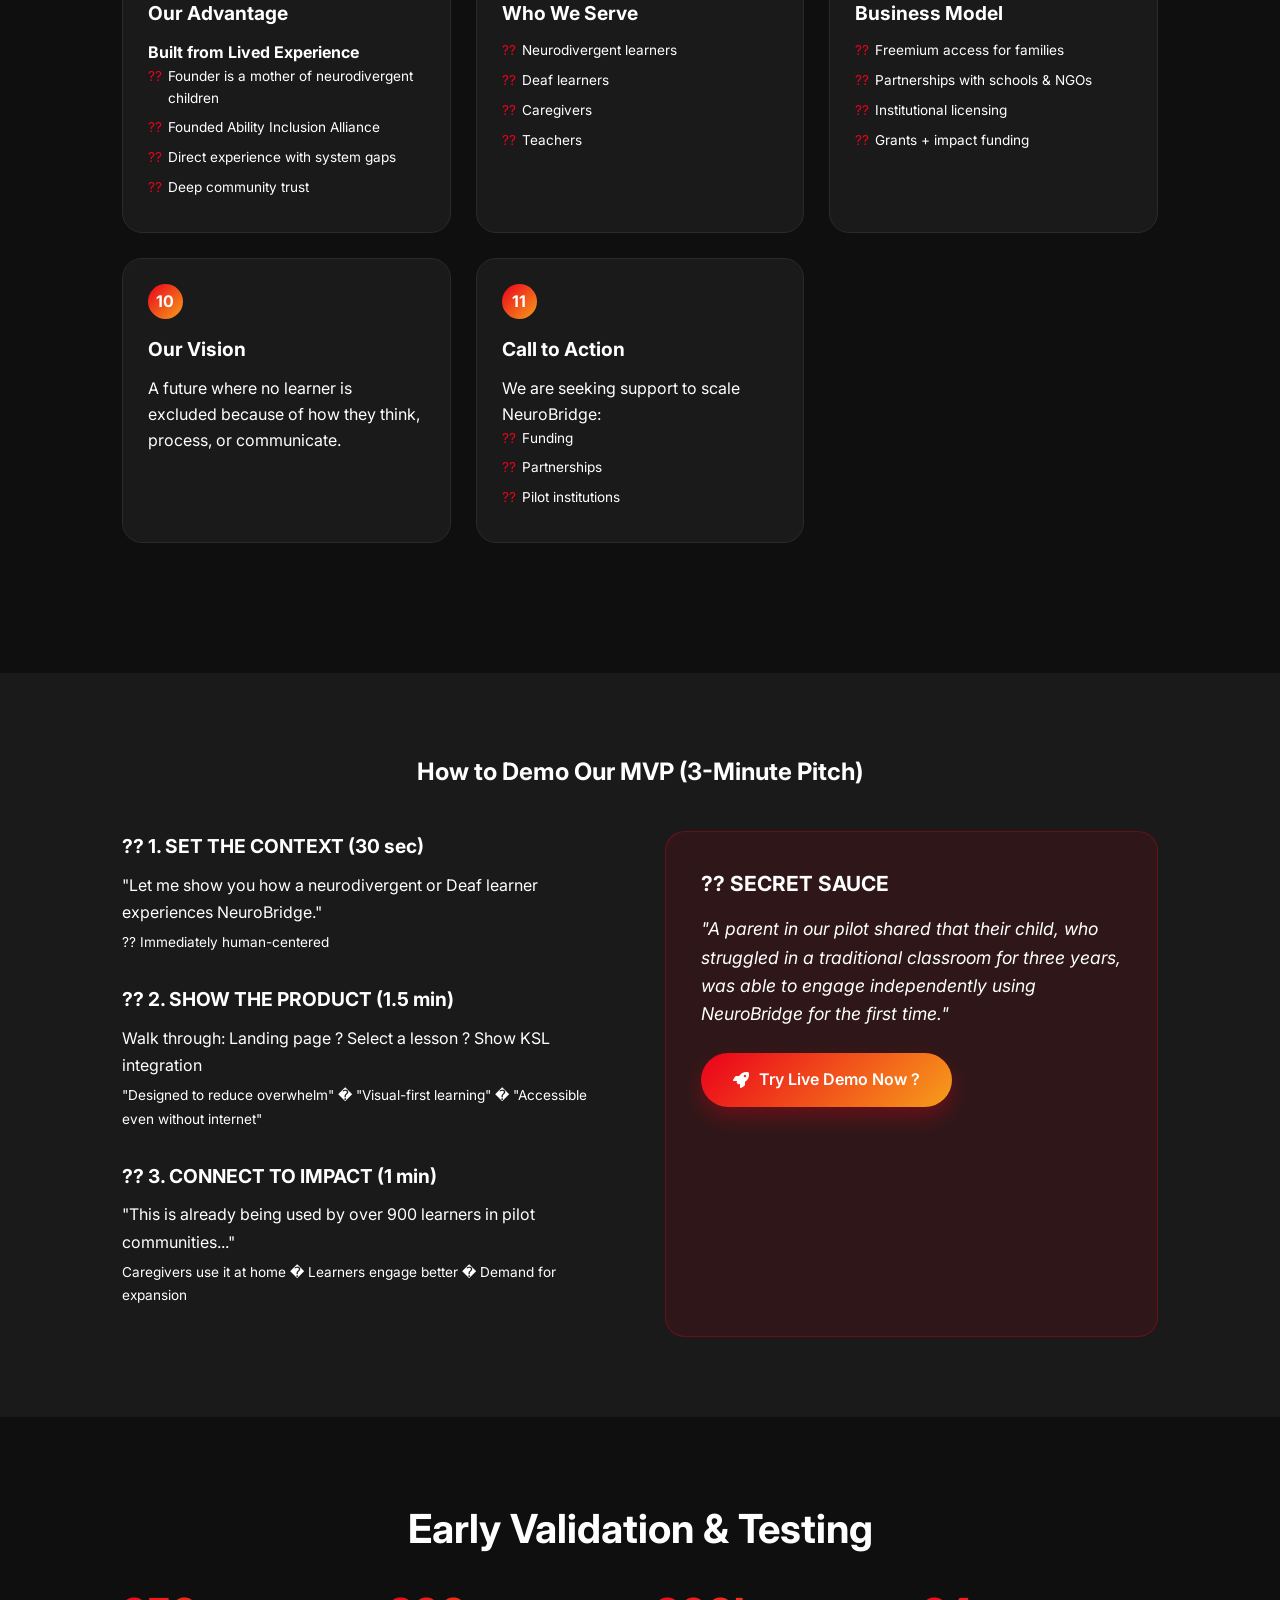
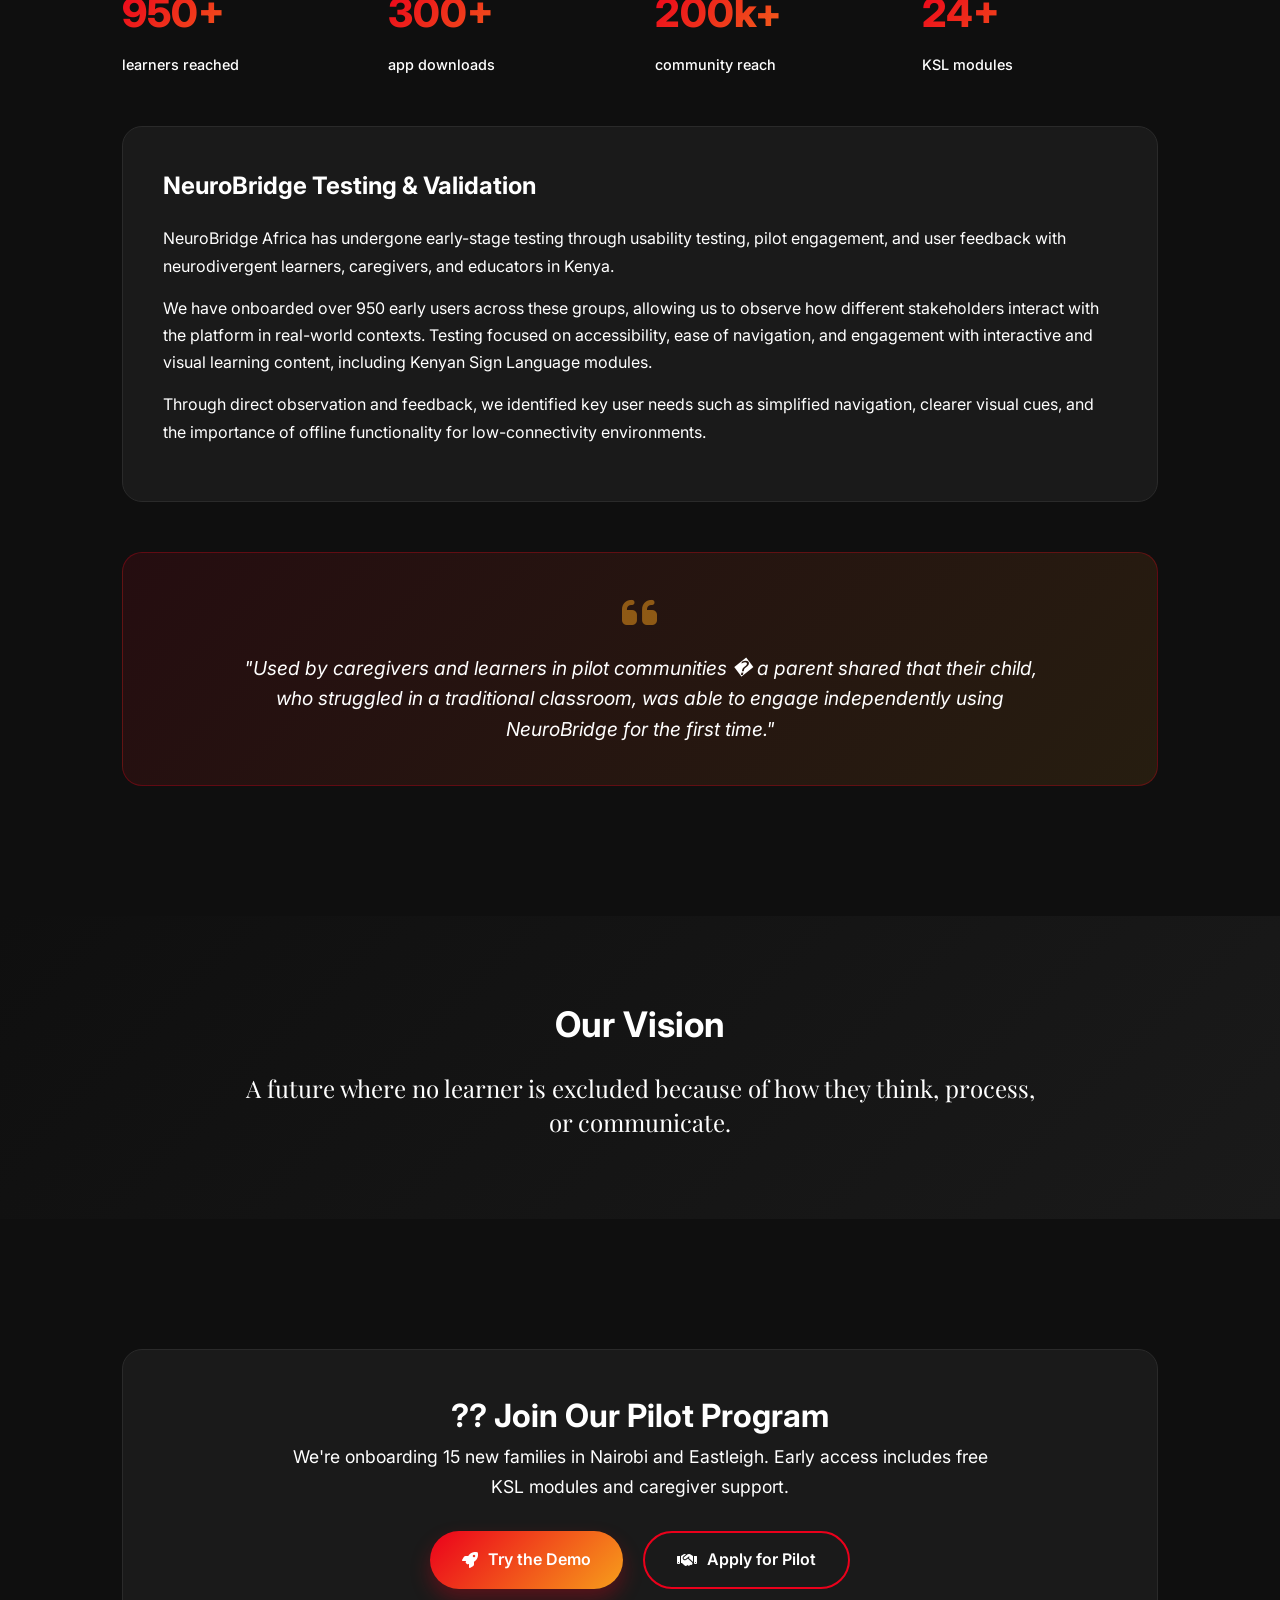
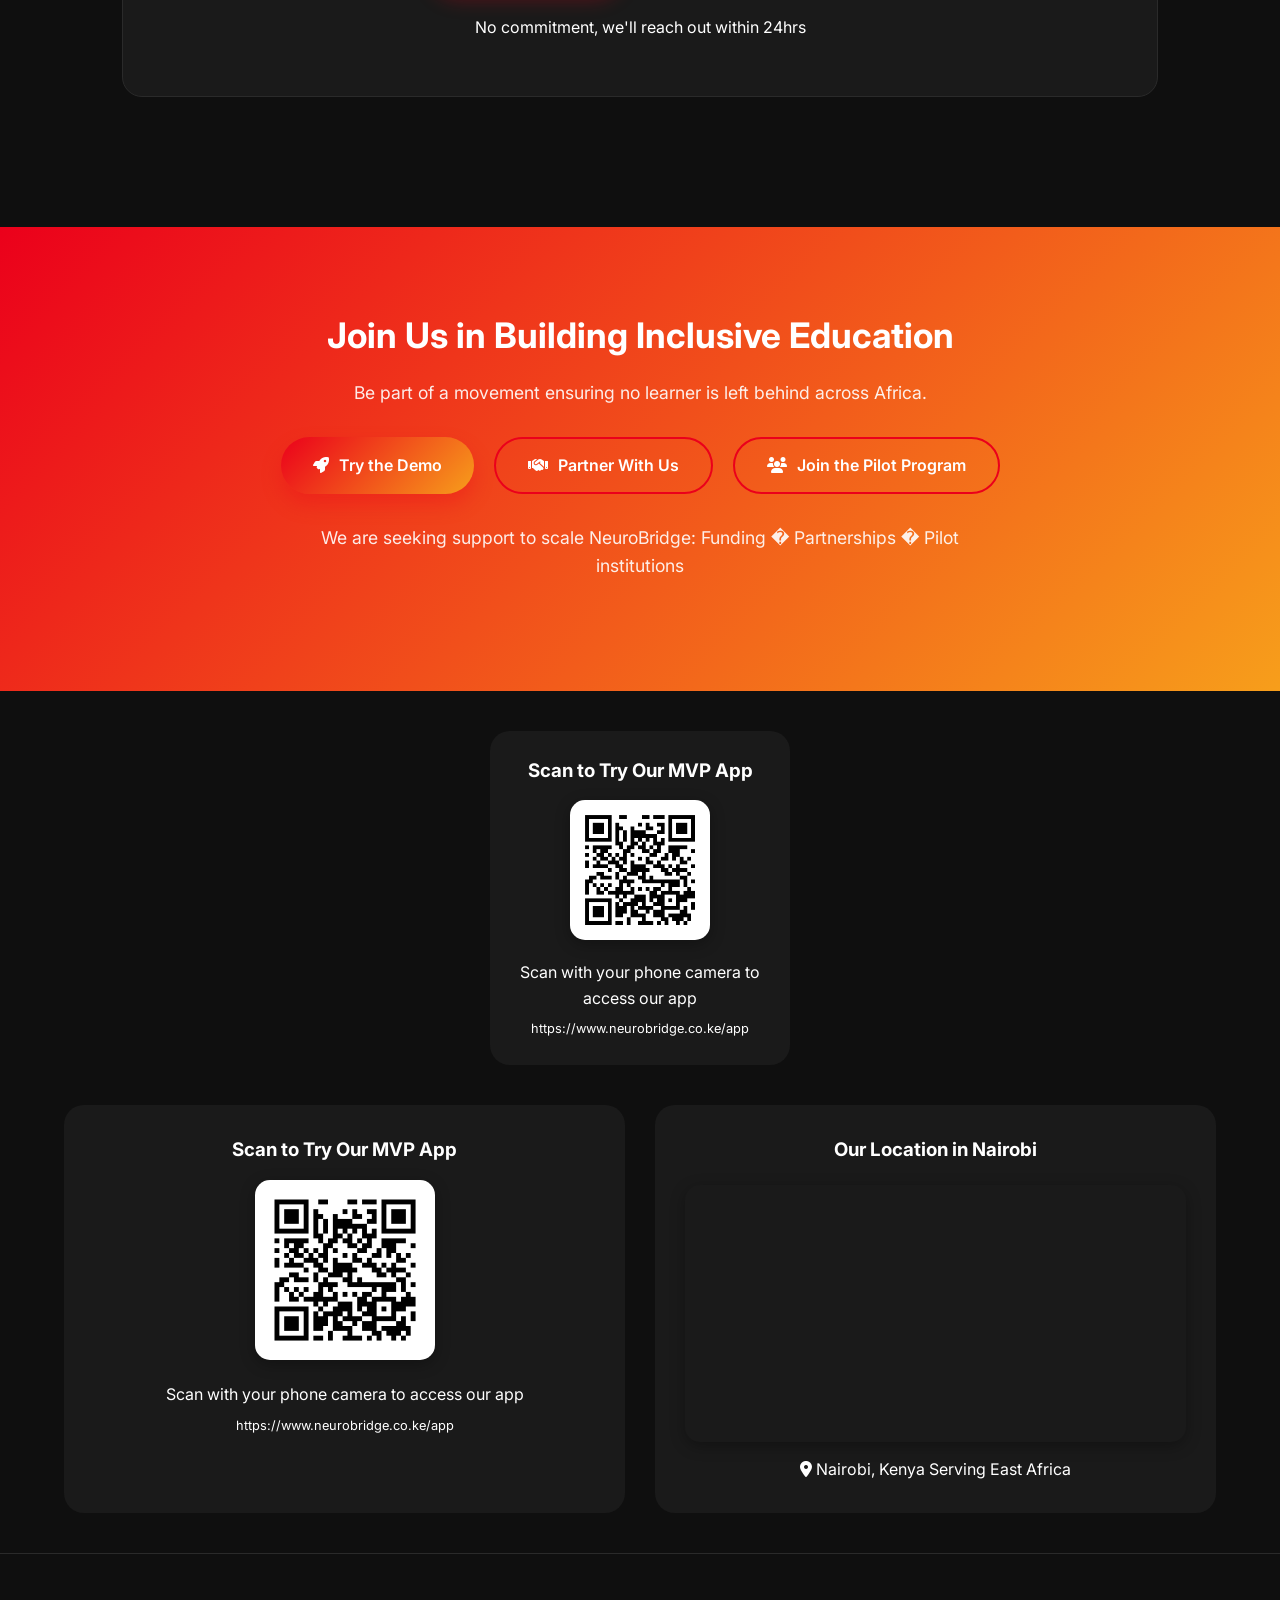
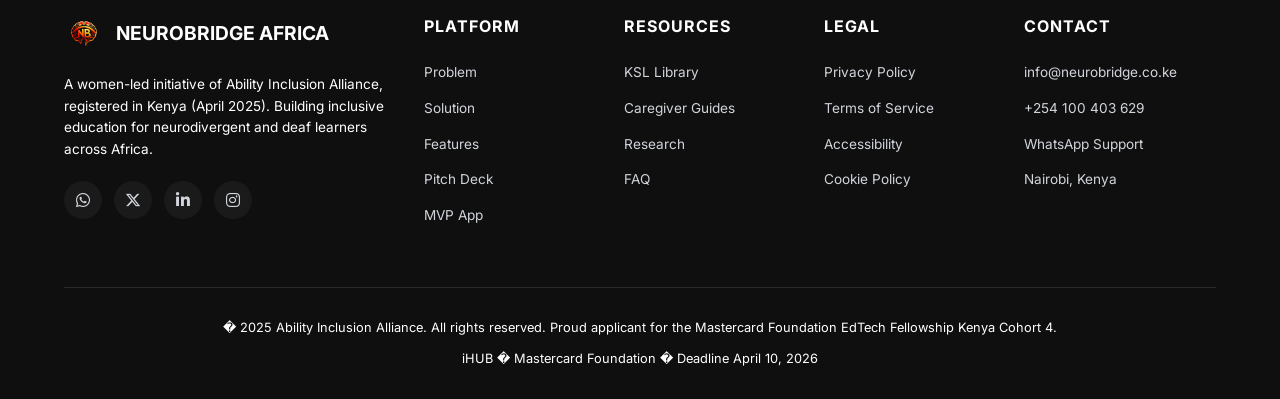
==== commit cec79532: "Clean up navigation: remove stray characters, optimize spacing, make all nav items professional" ====
--- a/index.html
+++ b/index.html
@@ -1436,7 +1436,7 @@
                 <li><a href="#founder">Founder</a></li>
                 <li><a href="#slides">Pitch</a></li>
                 <li><a href="#demo">Demo</a></li>
-                <li><a href="/app" class="nav-cta"><i class="fas fa-rocket"></i> Launch App</a></li>$1<li><a href="/deck" style="font-weight: 600;"><i class="fas fa-chart-line"></i> Pitch Deck</a></li>
+                <li><a href="/app" class="nav-cta"><i class="fas fa-rocket"></i> Launch App</a></li><li><a href="/deck" style="font-weight: 600;"><i class="fas fa-chart-line"></i> Pitch Deck</a></li>
             </ul>
             
             <button class="hamburger" onclick="toggleMobileMenu()">
